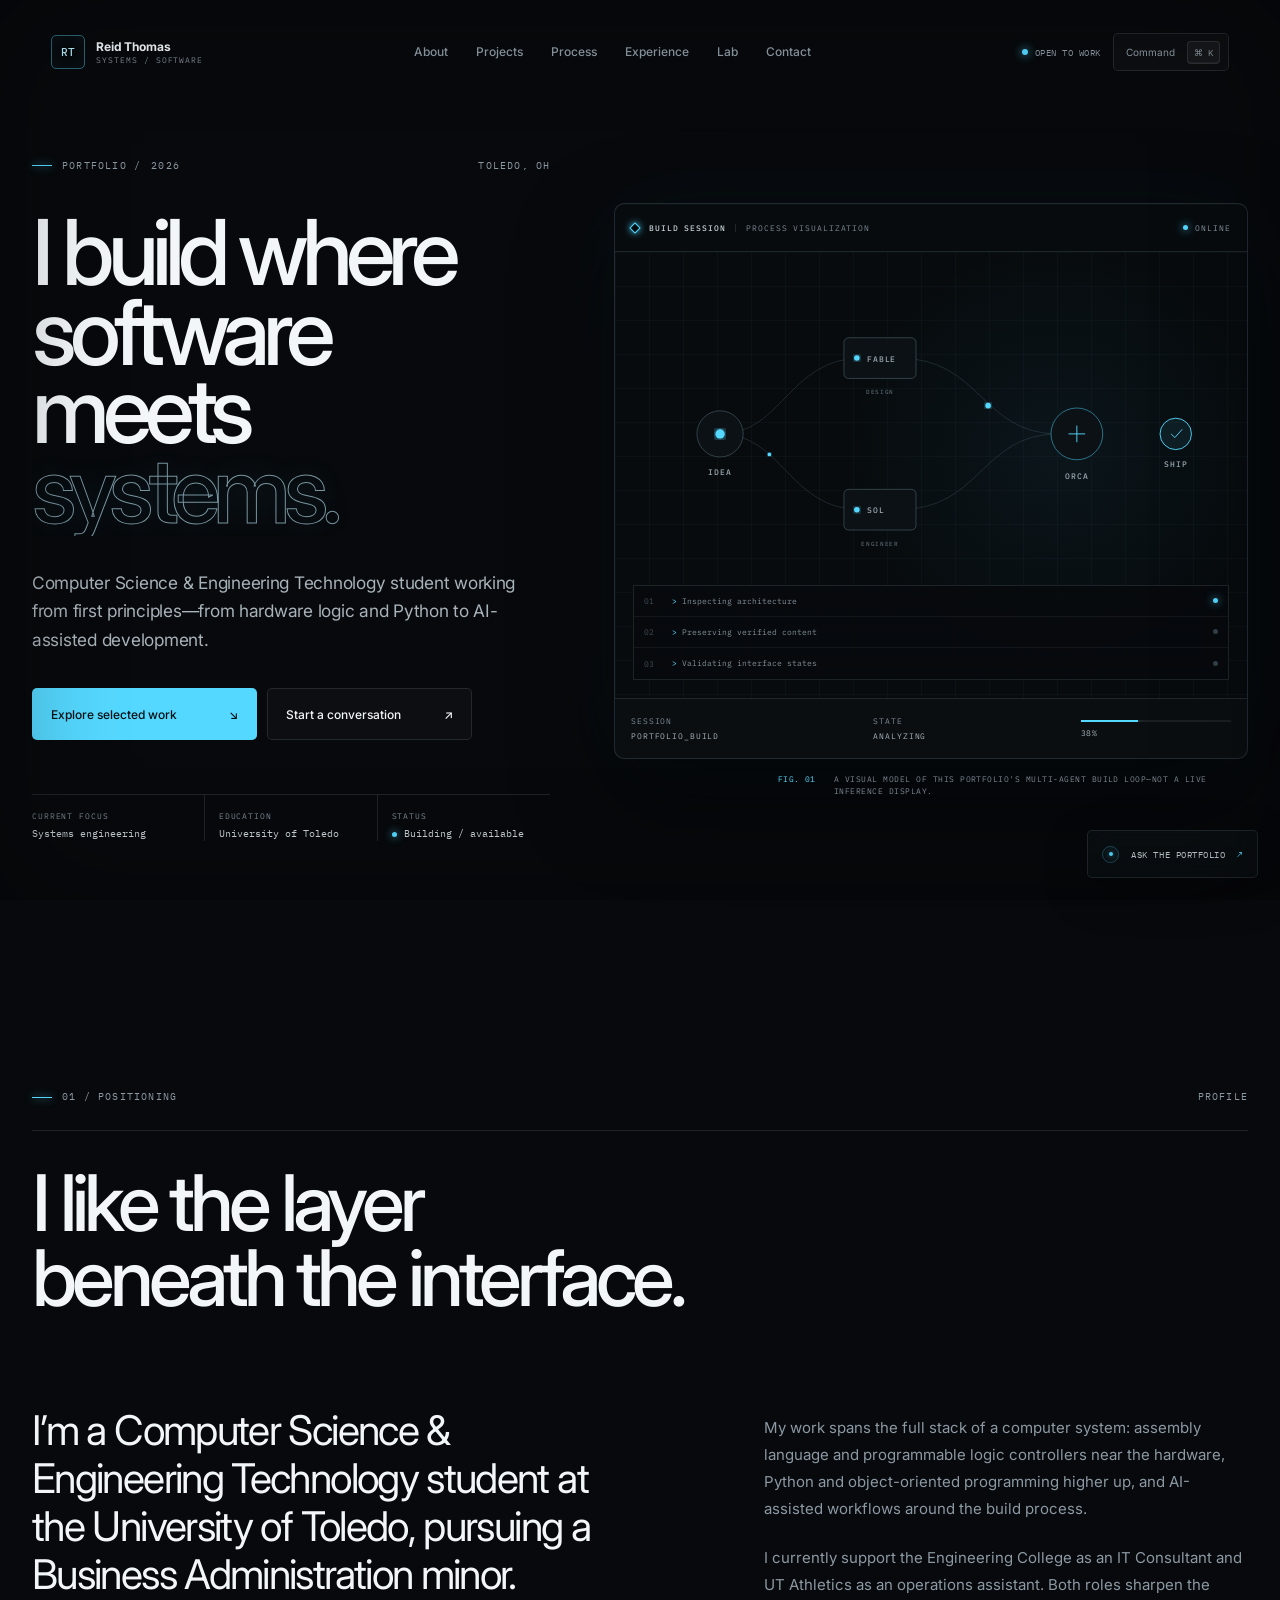
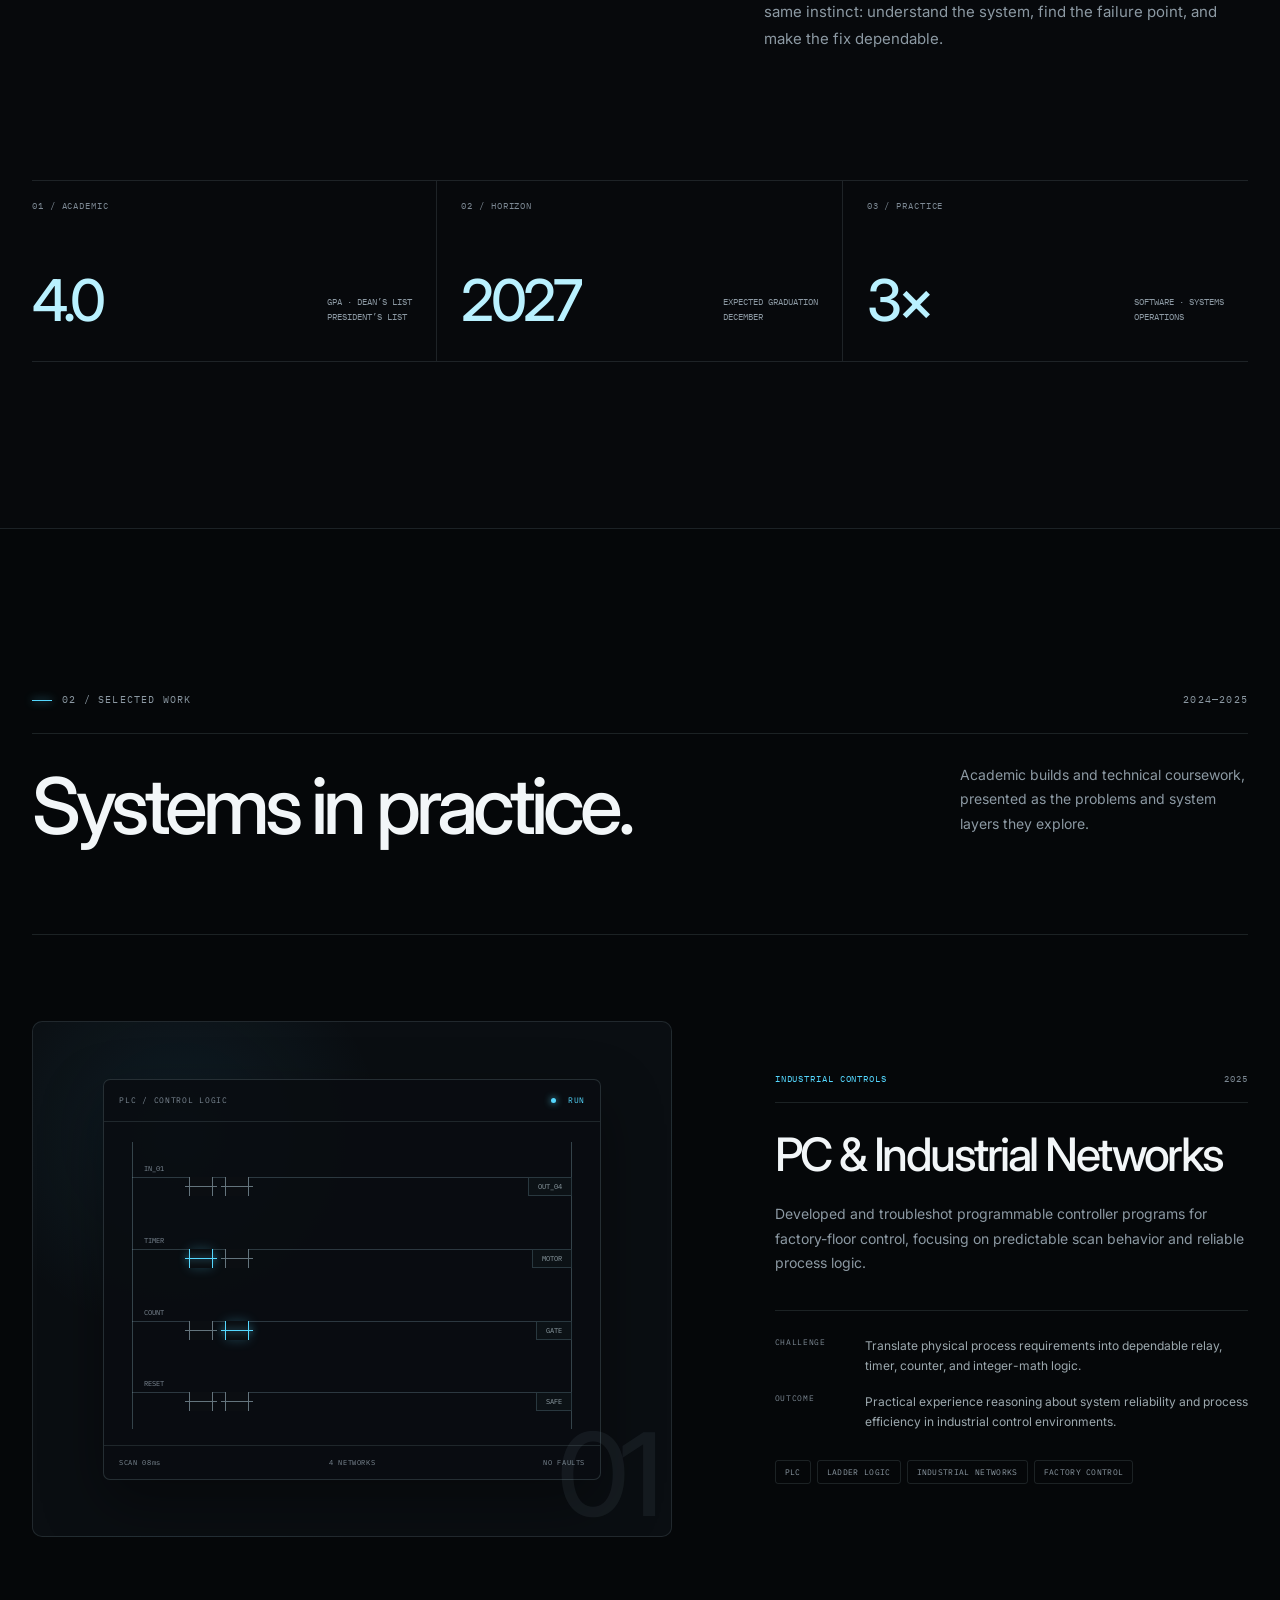
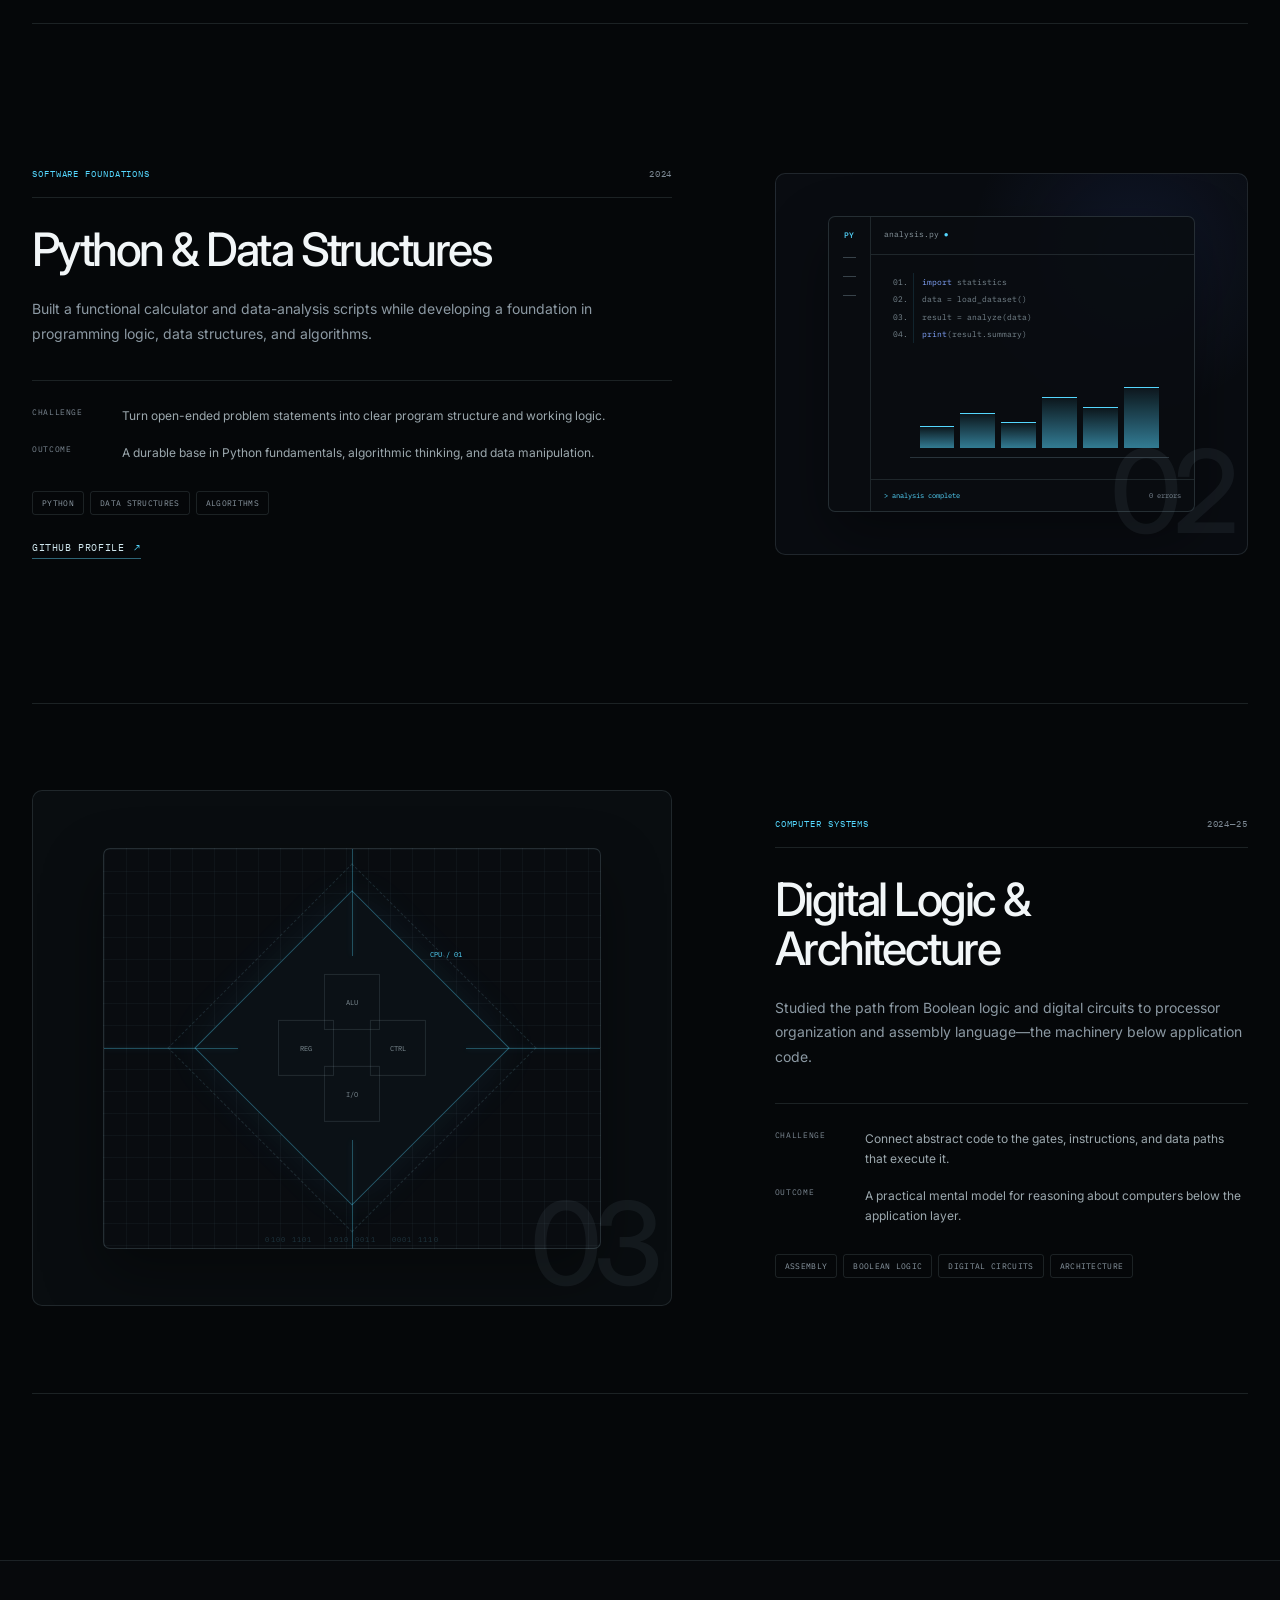
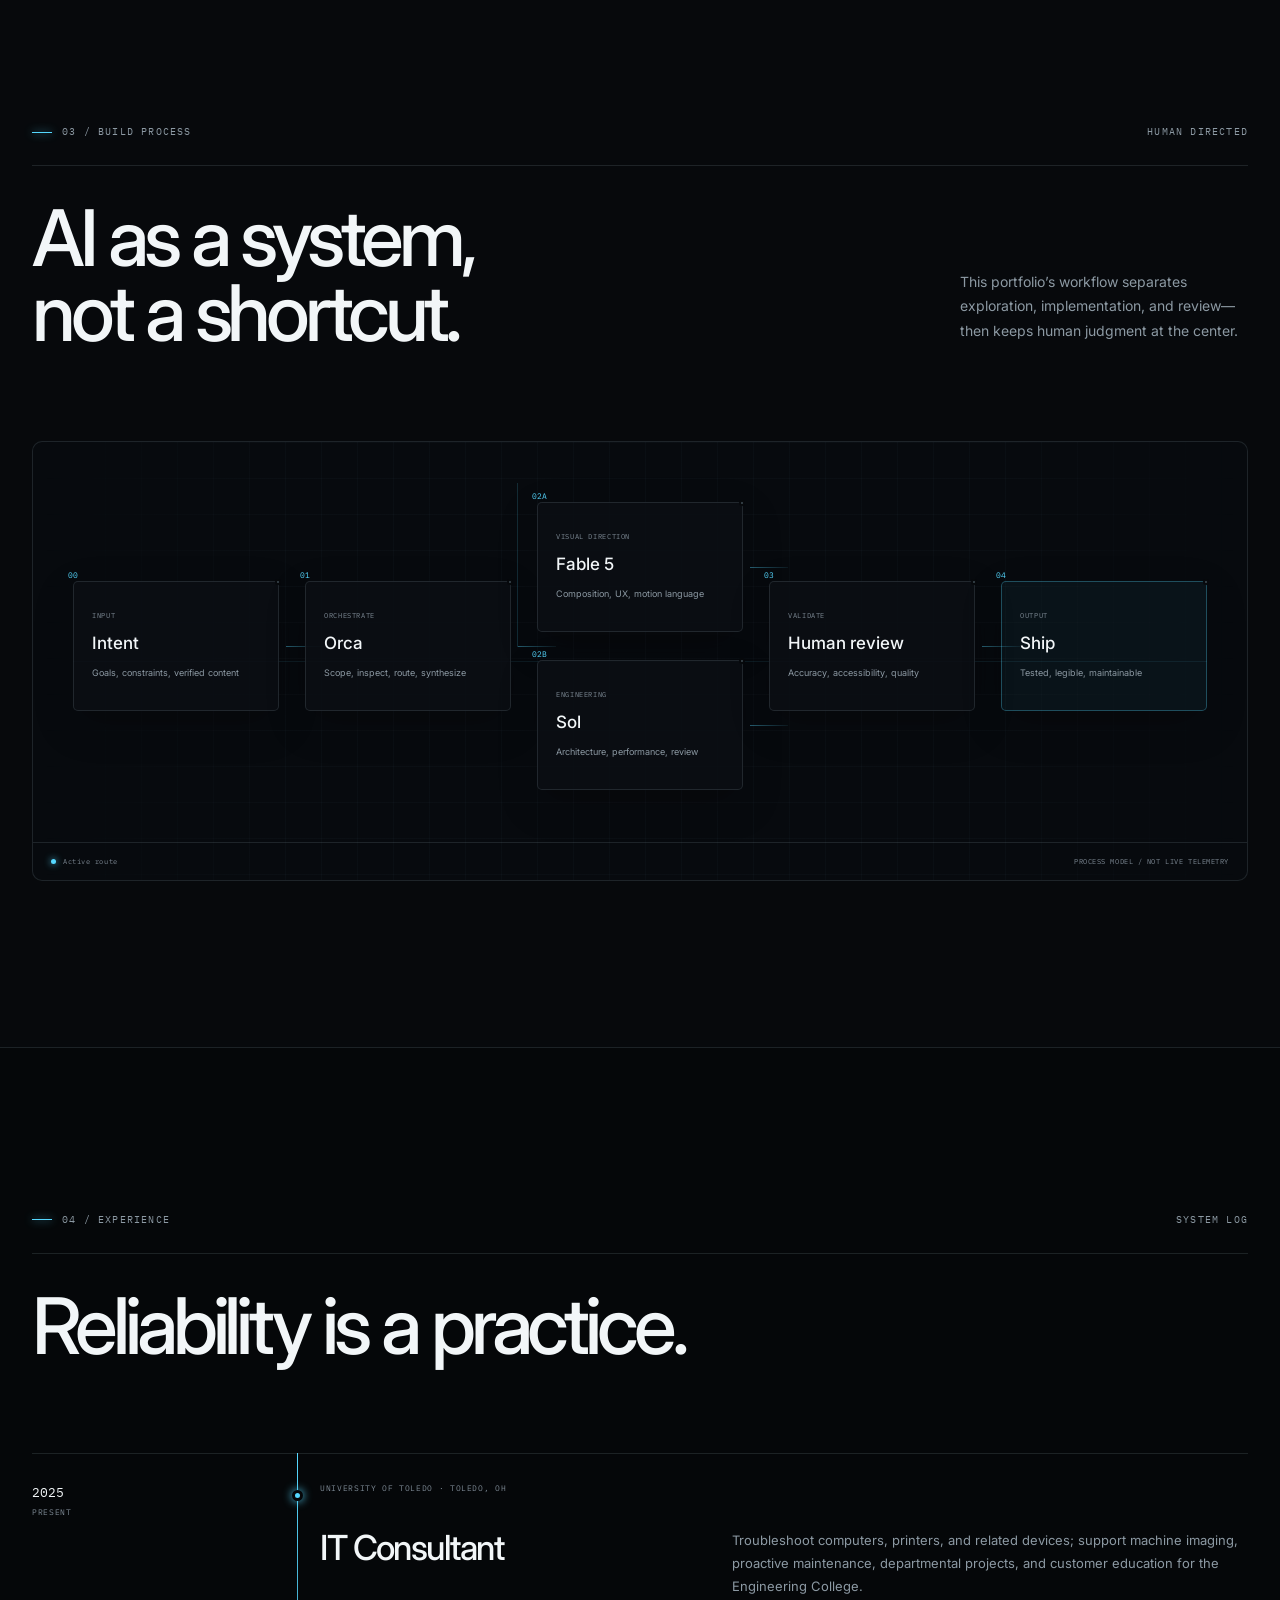
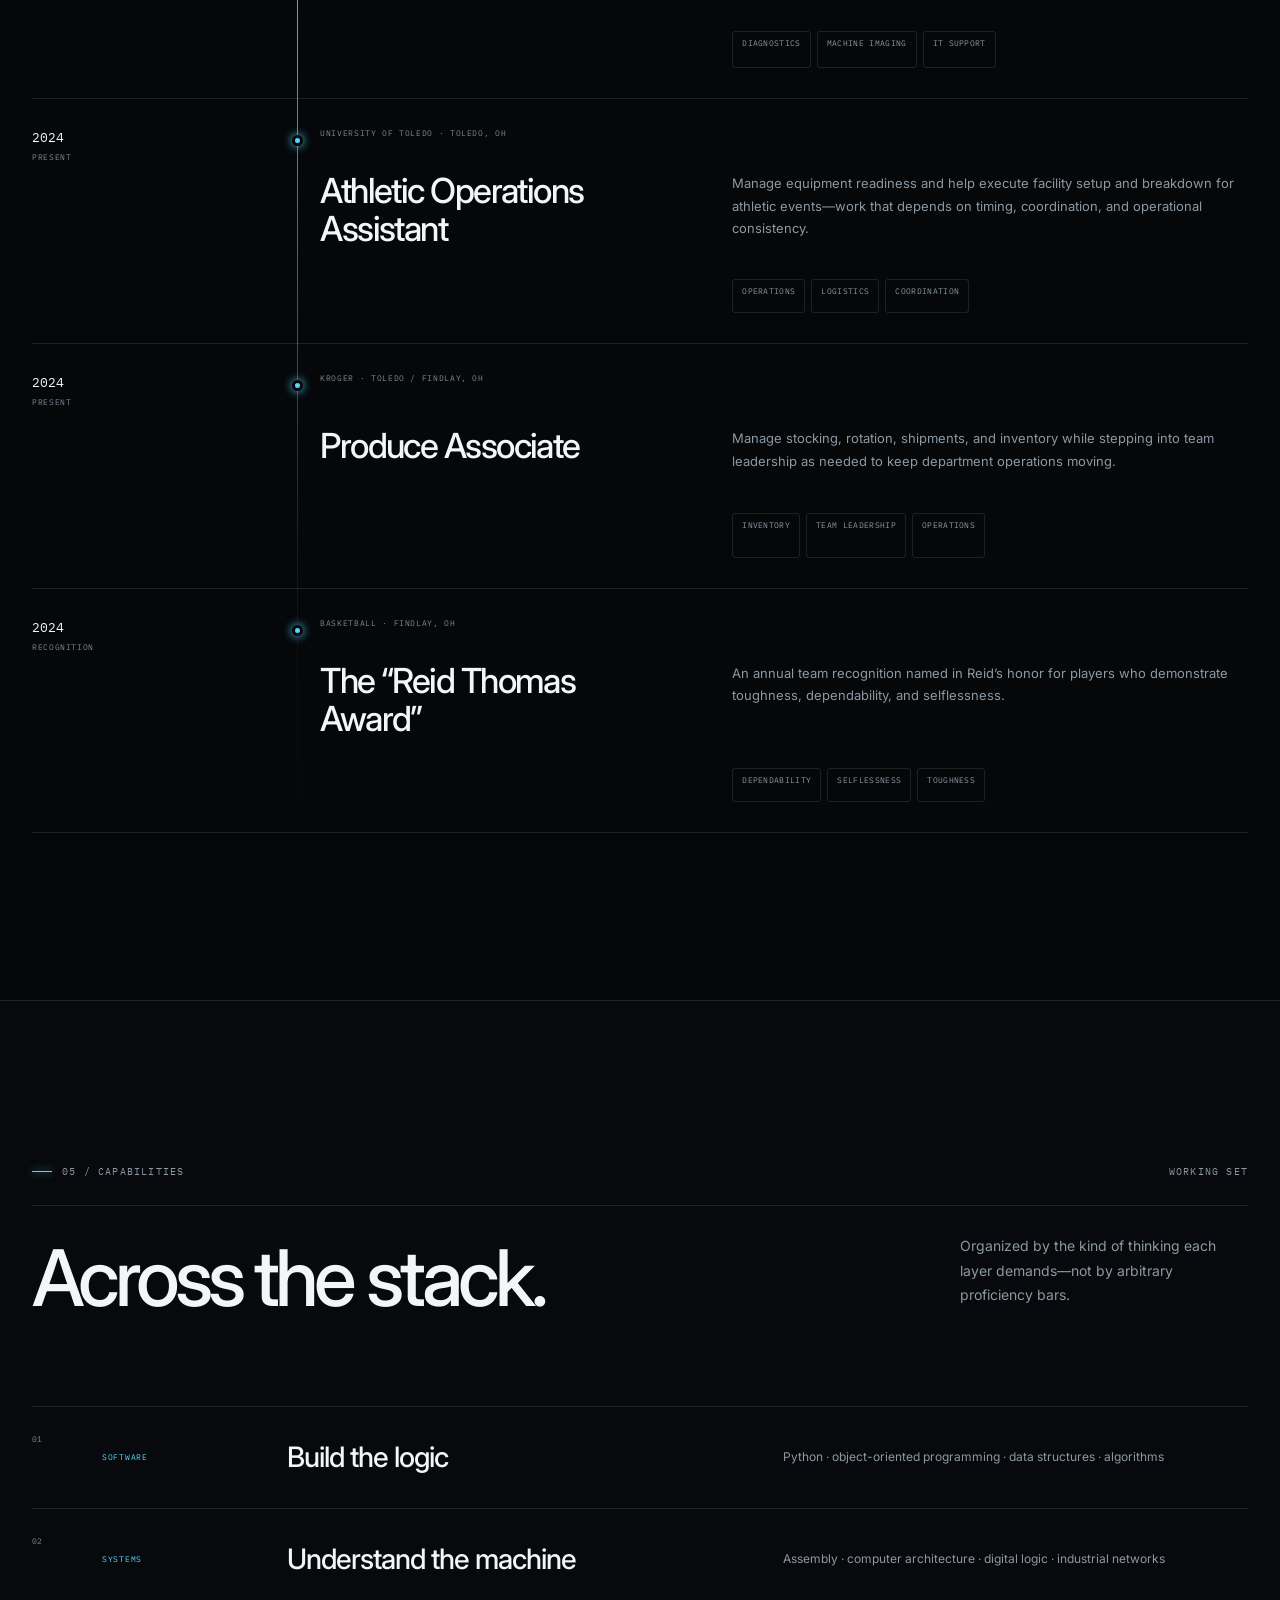
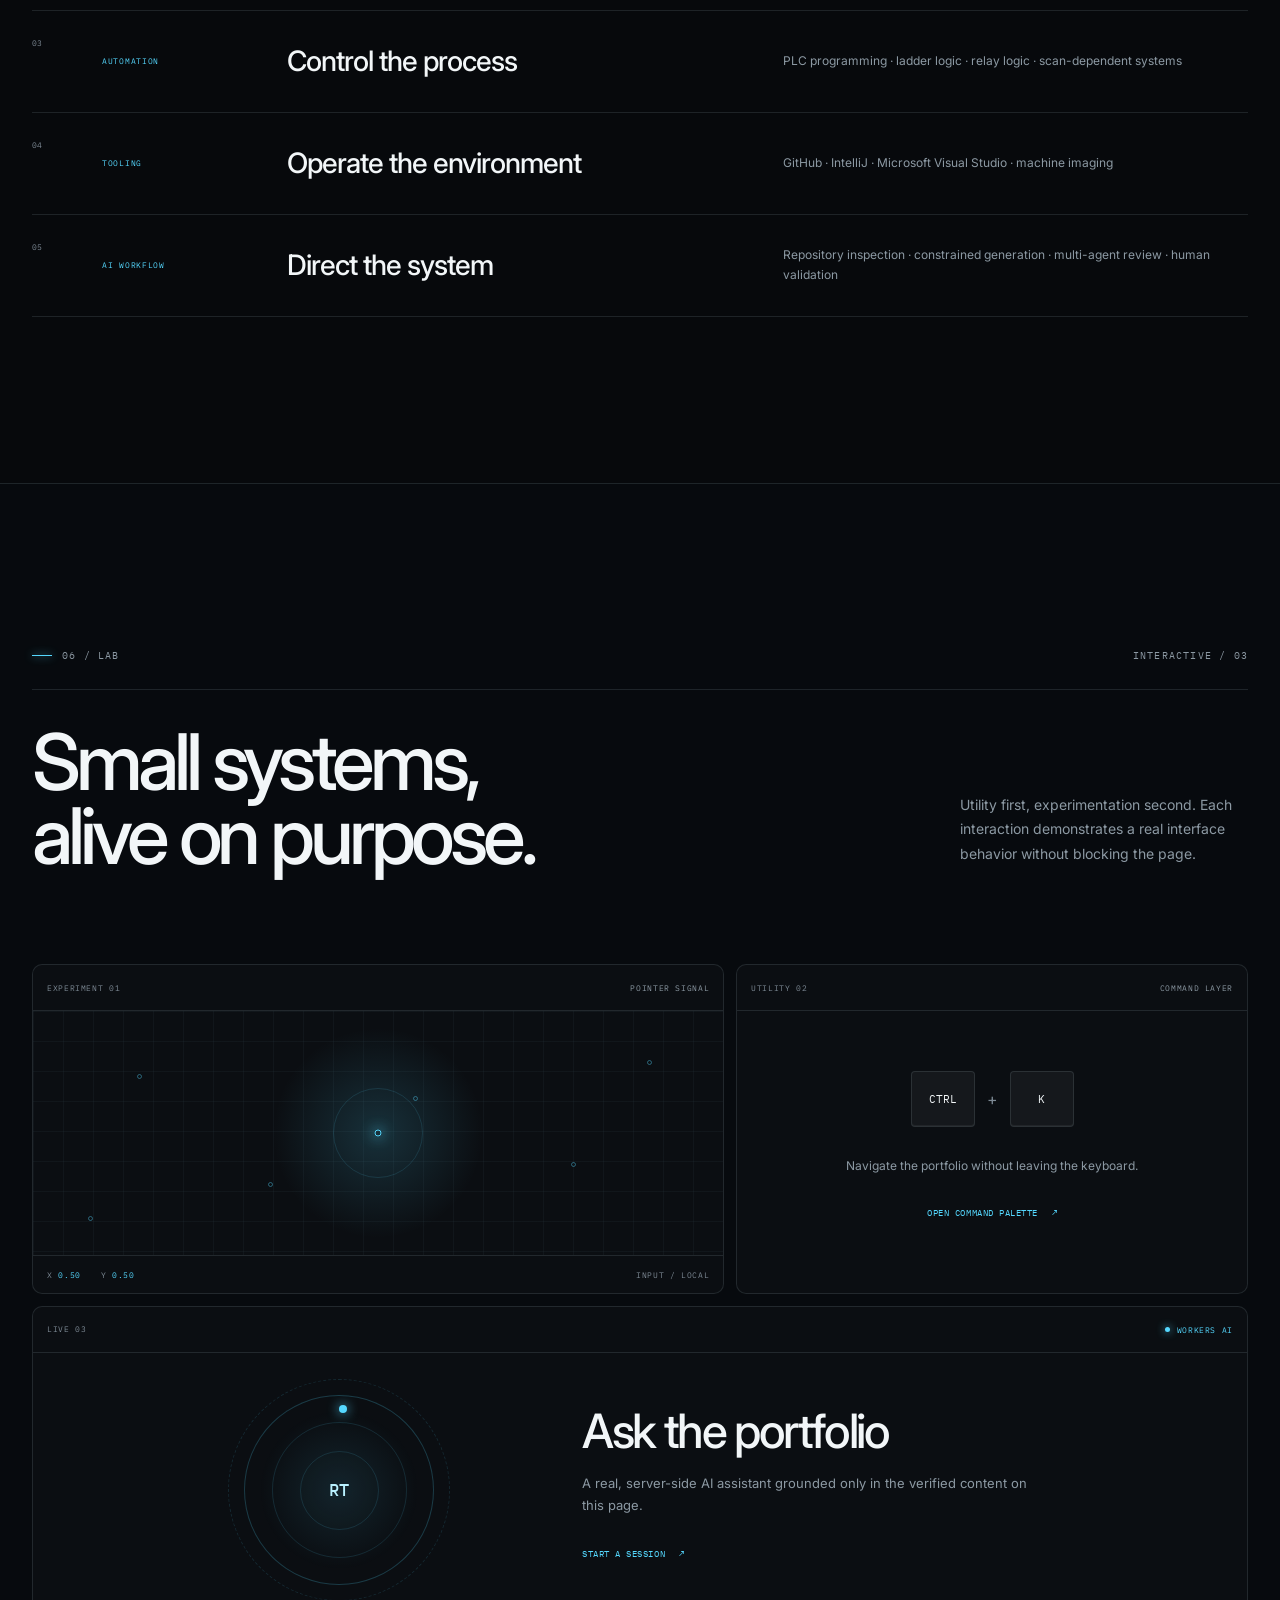
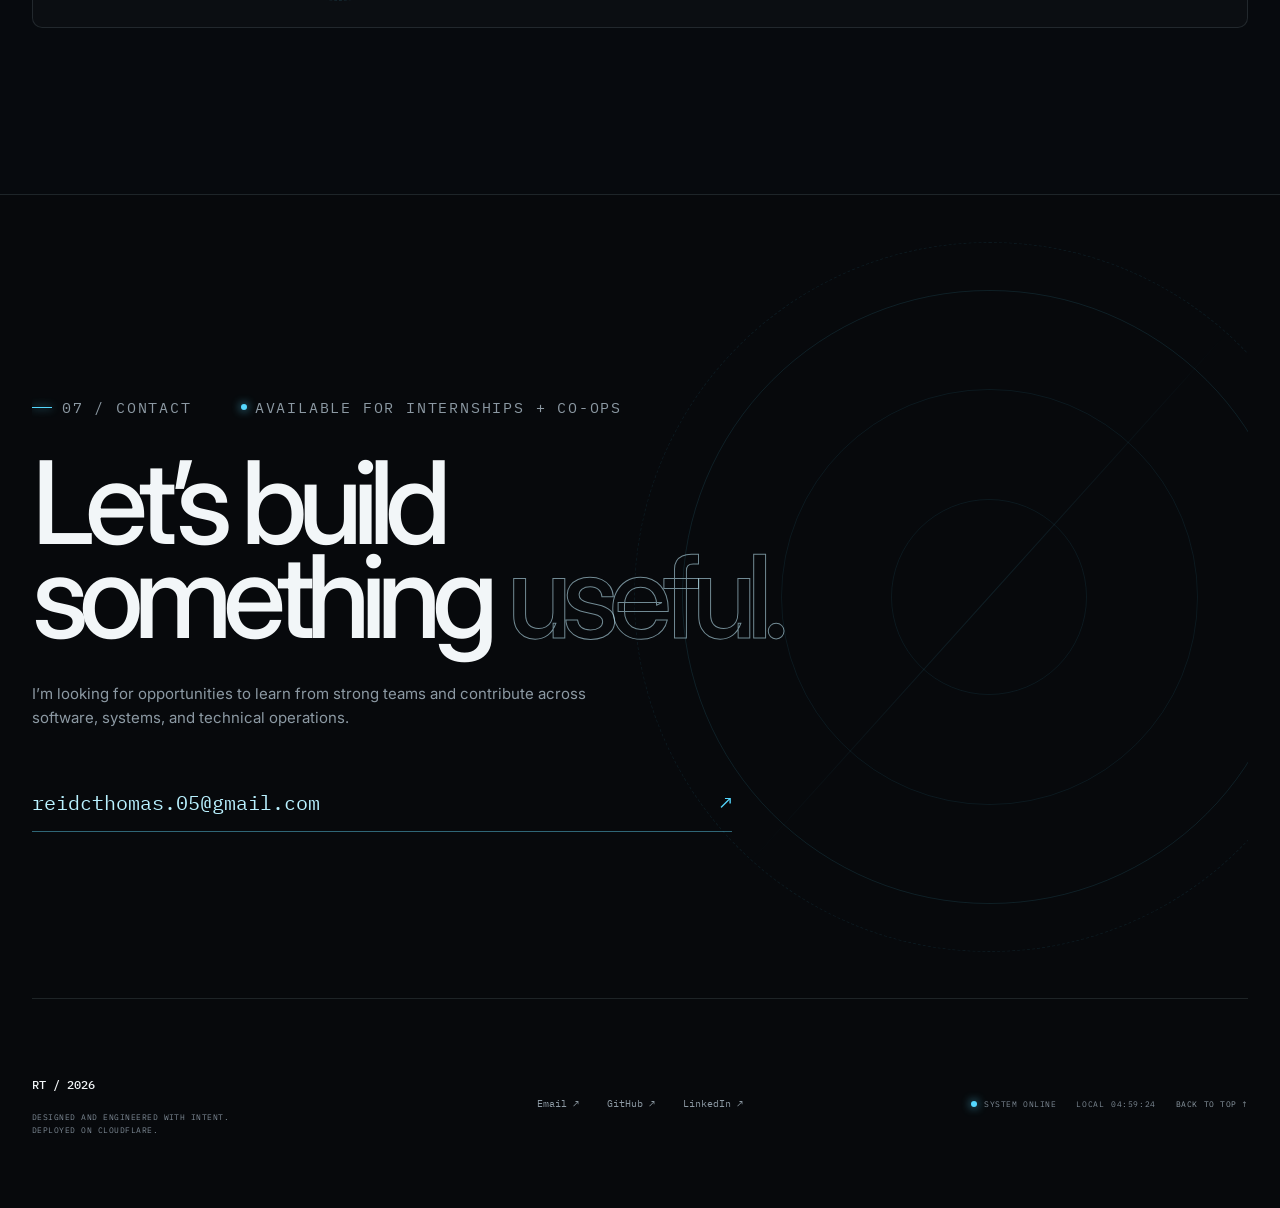
==== index.html @ baae6bd4 "Redesign: AI-native engineered dark system Full visual overhaul into a Linear/Cursor/Vercel-inspired" ====
<!DOCTYPE html>
<html lang="en" class="no-js">
  <head>
    <meta charset="utf-8" />
    <meta name="viewport" content="width=device-width, initial-scale=1" />
    <meta
      name="description"
      content="Reid Thomas is a Computer Science and Engineering Technology student building across software, systems, industrial controls, and AI-assisted workflows."
    />
    <meta name="theme-color" content="#07090c" />
    <meta name="color-scheme" content="dark" />
    <meta
      property="og:title"
      content="Reid Thomas — Software, systems, and engineering"
    />
    <meta
      property="og:description"
      content="A technical portfolio spanning Python, industrial controls, computer architecture, and AI-assisted development."
    />
    <meta property="og:type" content="website" />
    <meta property="og:locale" content="en_US" />
    <meta name="twitter:card" content="summary" />
    <meta name="twitter:title" content="Reid Thomas — Portfolio" />
    <meta
      name="twitter:description"
      content="Software, systems, and engineering work by Reid Thomas."
    />
    <title>Reid Thomas — Software, Systems &amp; AI Workflows</title>
    <script>
      document.documentElement.classList.replace("no-js", "js");
    </script>
    <link rel="icon" href="favicon.svg" type="image/svg+xml" />
    <link rel="preconnect" href="https://fonts.googleapis.com" />
    <link rel="preconnect" href="https://fonts.gstatic.com" crossorigin />
    <link
      href="https://fonts.googleapis.com/css2?family=IBM+Plex+Mono:wght@400;500&family=Inter:wght@400;500;600&display=swap"
      rel="stylesheet"
    />
    <link rel="stylesheet" href="styles.css" />
  </head>
  <body>
    <a class="skip-link" href="#main">Skip to main content</a>
    <div class="ambient" aria-hidden="true">
      <div class="ambient__grid"></div>
      <div class="ambient__glow ambient__glow--one"></div>
      <div class="ambient__glow ambient__glow--two"></div>
      <div class="ambient__noise"></div>
    </div>
    <div class="scroll-progress" aria-hidden="true"><i></i></div>

    <header class="site-header" data-header>
      <nav class="nav shell" aria-label="Primary navigation">
        <a
          class="nav__brand"
          href="#home"
          data-cursor="HOME"
          ><span class="nav__mark" aria-hidden="true">RT</span
          ><span class="nav__identity"
            ><b>Reid Thomas</b><small>Systems / Software</small></span
          ></a
        >
        <button
          class="nav__toggle"
          type="button"
          aria-expanded="false"
          aria-controls="nav-menu"
          aria-label="Open navigation menu"
        >
          <span></span><span></span>
        </button>
        <div class="nav__menu" id="nav-menu">
          <a class="nav__link" href="#about">About</a
          ><a class="nav__link" href="#projects">Projects</a
          ><a class="nav__link" href="#process">Process</a
          ><a class="nav__link" href="#experience">Experience</a
          ><a class="nav__link" href="#lab">Lab</a
          ><a class="nav__link" href="#contact">Contact</a>
        </div>
        <div class="nav__tools">
          <span class="nav__status"><i aria-hidden="true"></i>Open to work</span
          ><button
            class="nav__command"
            type="button"
            data-command-open
            aria-label="Open command palette"
          >
            <span>Command</span><kbd>⌘ K</kbd>
          </button>
        </div>
      </nav>
    </header>

    <main id="main">
      <section class="hero shell" id="home" aria-labelledby="hero-title">
        <div class="hero__copy">
          <p class="eyebrow hero__eyebrow">
            <span>Portfolio / <time data-year></time></span
            ><span>Toledo, OH</span>
          </p>
          <h1 id="hero-title">
            <span class="hero__line"><span>I build where</span></span
            ><span class="hero__line"><span>software meets</span></span
            ><span class="hero__line hero__line--accent"
              ><span>systems.</span></span
            >
          </h1>
          <p class="hero__intro">
            Computer Science &amp; Engineering Technology student working from
            first principles—from hardware logic and Python to AI-assisted
            development.
          </p>
          <div class="hero__actions">
            <a
              class="button button--primary"
              href="#projects"
              data-cursor="VIEW"
              ><span>Explore selected work</span><i aria-hidden="true">↘</i></a
            ><a
              class="button button--secondary"
              href="mailto:reidcthomas.05@gmail.com"
              data-cursor="MAIL"
              ><span>Start a conversation</span><i aria-hidden="true">↗</i></a
            >
          </div>
          <dl class="hero__readout">
            <div>
              <dt>Current focus</dt>
              <dd>Systems engineering</dd>
            </div>
            <div>
              <dt>Education</dt>
              <dd>University of Toledo</dd>
            </div>
            <div>
              <dt>Status</dt>
              <dd><i aria-hidden="true"></i>Building / available</dd>
            </div>
          </dl>
        </div>

        <div
          class="hero__visual"
          data-system-visual
        >
          <div class="system-window">
            <header class="system-window__bar">
              <div>
                <span class="system-window__glyph" aria-hidden="true"></span
                ><b>BUILD SESSION</b
                ><span class="system-window__demo">PROCESS VISUALIZATION</span>
              </div>
              <span class="system-window__live"
                ><i aria-hidden="true"></i
                ><span data-system-state>ONLINE</span></span
              >
            </header>
            <div class="system-window__stage">
              <svg
                class="system-map"
                viewBox="0 0 640 310"
                role="img"
                aria-label="A node graph connecting research, design, code, and review"
              >
                <defs>
                  <linearGradient id="line-glow" x1="0" x2="1">
                    <stop offset="0" stop-color="#4fd9ff" stop-opacity=".08" />
                    <stop offset=".5" stop-color="#4fd9ff" stop-opacity=".8" />
                    <stop offset="1" stop-color="#4fd9ff" stop-opacity=".08" />
                  </linearGradient>
                  <filter id="node-glow">
                    <feGaussianBlur stdDeviation="4" result="blur" />
                    <feMerge>
                      <feMergeNode in="blur" />
                      <feMergeNode in="SourceGraphic" />
                    </feMerge>
                  </filter>
                </defs>
                <g class="system-map__lines">
                  <path d="M92 160 C160 160 166 78 245 78" />
                  <path d="M92 160 C160 160 166 242 245 242" />
                  <path d="M285 78 C375 78 374 160 458 160" />
                  <path d="M285 242 C375 242 374 160 458 160" />
                  <path d="M498 160 H585" />
                </g>
                <g class="system-map__packets" aria-hidden="true">
                  <circle r="3">
                    <animateMotion
                      dur="3.8s"
                      repeatCount="indefinite"
                      path="M92 160 C160 160 166 78 245 78 C375 78 374 160 458 160 H585"
                    />
                  </circle>
                  <circle r="2">
                    <animateMotion
                      dur="3.8s"
                      begin="1.9s"
                      repeatCount="indefinite"
                      path="M92 160 C160 160 166 242 245 242 C375 242 374 160 458 160 H585"
                    />
                  </circle>
                </g>
                <g
                  class="system-node system-node--origin"
                  transform="translate(92 160)"
                >
                  <circle r="25" />
                  <circle class="system-node__core" r="5" />
                  <text y="45">IDEA</text>
                </g>
                <g class="system-node" transform="translate(265 78)">
                  <rect x="-39" y="-22" width="78" height="44" rx="5" />
                  <circle class="system-node__core" cx="-25" r="3" />
                  <text x="-14" y="4">FABLE</text>
                  <text class="system-node__sub" y="39">DESIGN</text>
                </g>
                <g class="system-node" transform="translate(265 242)">
                  <rect x="-39" y="-22" width="78" height="44" rx="5" />
                  <circle class="system-node__core" cx="-25" r="3" />
                  <text x="-14" y="4">SOL</text>
                  <text class="system-node__sub" y="39">ENGINEER</text>
                </g>
                <g
                  class="system-node system-node--hub"
                  transform="translate(478 160)"
                >
                  <circle r="28" />
                  <path d="M-9 0h18M0-9v18" />
                  <text y="49">ORCA</text>
                </g>
                <g
                  class="system-node system-node--ship"
                  transform="translate(585 160)"
                >
                  <circle r="17" />
                  <path d="M-5 0l4 4 8-9" />
                  <text y="36">SHIP</text>
                </g>
              </svg>
              <div class="system-console" aria-hidden="true">
                <div class="system-console__line">
                  <span>01</span>
                  <p data-system-log>Inspecting architecture</p>
                  <i></i>
                </div>
                <div class="system-console__line">
                  <span>02</span>
                  <p>Preserving verified content</p>
                  <i></i>
                </div>
                <div class="system-console__line">
                  <span>03</span>
                  <p>Validating interface states</p>
                  <i></i>
                </div>
              </div>
            </div>
            <footer class="system-window__footer">
              <div><span>SESSION</span><b>PORTFOLIO_BUILD</b></div>
              <div><span>STATE</span><b data-system-phase>ANALYZING</b></div>
              <div class="system-progress">
                <span><i data-system-progress></i></span
                ><b data-system-percent>38%</b>
              </div>
            </footer>
          </div>
          <p class="hero__visual-note">
            <span>FIG. 01</span> A visual model of this portfolio's multi-agent
            build loop—not a live inference display.
          </p>
        </div>
      </section>

      <section
        class="section section--about shell"
        id="about"
        aria-labelledby="about-title"
      >
        <header class="section-heading" data-reveal>
          <p class="eyebrow">
            <span>01 / Positioning</span><span>Profile</span>
          </p>
          <h2 id="about-title">I like the layer<br />beneath the interface.</h2>
        </header>
        <div class="about-grid">
          <div class="about-grid__statement" data-reveal>
            <p>
              I’m a Computer Science &amp; Engineering Technology student at the
              University of Toledo, pursuing a Business Administration minor.
            </p>
          </div>
          <div class="about-grid__copy" data-reveal>
            <p>
              My work spans the full stack of a computer system: assembly
              language and programmable logic controllers near the hardware,
              Python and object-oriented programming higher up, and AI-assisted
              workflows around the build process.
            </p>
            <p>
              I currently support the Engineering College as an IT Consultant
              and UT Athletics as an operations assistant. Both roles sharpen
              the same instinct: understand the system, find the failure point,
              and make the fix dependable.
            </p>
          </div>
        </div>
        <dl class="facts" data-reveal>
          <div>
            <dt>01 / Academic</dt>
            <dd>
              <strong>4.0</strong
              ><span>GPA · Dean’s List<br />President’s List</span>
            </dd>
          </div>
          <div>
            <dt>02 / Horizon</dt>
            <dd>
              <strong>2027</strong
              ><span>Expected graduation<br />December</span>
            </dd>
          </div>
          <div>
            <dt>03 / Practice</dt>
            <dd>
              <strong>3×</strong><span>Software · systems<br />operations</span>
            </dd>
          </div>
        </dl>
      </section>

      <section
        class="section section--projects"
        id="projects"
        aria-labelledby="projects-title"
      >
        <div class="shell">
          <header class="section-heading section-heading--split" data-reveal>
            <div>
              <p class="eyebrow">
                <span>02 / Selected work</span><span>2024—2025</span>
              </p>
              <h2 id="projects-title">Systems in practice.</h2>
            </div>
            <p>
              Academic builds and technical coursework, presented as the
              problems and system layers they explore.
            </p>
          </header>
          <div class="project-list">
            <article class="project" data-project data-reveal>
              <div
                class="project__visual project__visual--plc"
                role="img"
                aria-label="Abstract ladder logic interface illustration"
              >
                <div class="project-ui project-ui--plc" aria-hidden="true">
                  <header>
                    <span>PLC / CONTROL LOGIC</span><b><i></i> RUN</b>
                  </header>
                  <div class="ladder">
                    <i class="ladder__rail ladder__rail--left"></i
                    ><i class="ladder__rail ladder__rail--right"></i>
                    <div class="rung">
                      <span>IN_01</span><i></i><i></i><b>OUT_04</b>
                    </div>
                    <div class="rung">
                      <span>TIMER</span><i class="is-active"></i><i></i
                      ><b>MOTOR</b>
                    </div>
                    <div class="rung">
                      <span>COUNT</span><i></i><i class="is-active"></i
                      ><b>GATE</b>
                    </div>
                    <div class="rung">
                      <span>RESET</span><i></i><i></i><b>SAFE</b>
                    </div>
                  </div>
                  <footer>
                    <span>SCAN 08ms</span><span>4 NETWORKS</span
                    ><span>NO FAULTS</span>
                  </footer>
                </div>
                <span class="project__index" aria-hidden="true">01</span>
              </div>
              <div class="project__body">
                <div class="project__meta">
                  <span>Industrial controls</span
                  ><time datetime="2025">2025</time>
                </div>
                <h3>PC &amp; Industrial Networks</h3>
                <p>
                  Developed and troubleshot programmable controller programs for
                  factory-floor control, focusing on predictable scan behavior
                  and reliable process logic.
                </p>
                <dl class="project__detail">
                  <div>
                    <dt>Challenge</dt>
                    <dd>
                      Translate physical process requirements into dependable
                      relay, timer, counter, and integer-math logic.
                    </dd>
                  </div>
                  <div>
                    <dt>Outcome</dt>
                    <dd>
                      Practical experience reasoning about system reliability
                      and process efficiency in industrial control environments.
                    </dd>
                  </div>
                </dl>
                <ul class="tag-list">
                  <li>PLC</li>
                  <li>Ladder Logic</li>
                  <li>Industrial Networks</li>
                  <li>Factory Control</li>
                </ul>
              </div>
            </article>
            <article class="project project--reverse" data-project data-reveal>
              <div
                class="project__visual project__visual--python"
                role="img"
                aria-label="Abstract Python data interface illustration"
              >
                <div class="project-ui project-ui--python" aria-hidden="true">
                  <div class="code-nav"><span>PY</span><i></i><i></i><i></i></div>
                  <div class="code-pane">
                    <header>analysis.py <b>●</b></header>
                    <ol>
                      <li><em>import</em> statistics</li>
                      <li>data = load_dataset()</li>
                      <li>result = analyze(data)</li>
                      <li><em>print</em>(result.summary)</li>
                    </ol>
                    <div class="mini-chart">
                      <i></i><i></i><i></i><i></i><i></i><i></i>
                    </div>
                    <footer>&gt; analysis complete<span>0 errors</span></footer>
                  </div>
                </div>
                <span class="project__index" aria-hidden="true">02</span>
              </div>
              <div class="project__body">
                <div class="project__meta">
                  <span>Software foundations</span
                  ><time datetime="2024">2024</time>
                </div>
                <h3>Python &amp; Data Structures</h3>
                <p>
                  Built a functional calculator and data-analysis scripts while
                  developing a foundation in programming logic, data structures,
                  and algorithms.
                </p>
                <dl class="project__detail">
                  <div>
                    <dt>Challenge</dt>
                    <dd>
                      Turn open-ended problem statements into clear program
                      structure and working logic.
                    </dd>
                  </div>
                  <div>
                    <dt>Outcome</dt>
                    <dd>
                      A durable base in Python fundamentals, algorithmic
                      thinking, and data manipulation.
                    </dd>
                  </div>
                </dl>
                <ul class="tag-list">
                  <li>Python</li>
                  <li>Data Structures</li>
                  <li>Algorithms</li>
                </ul>
                <a
                  class="text-link"
                  href="https://github.com/ReidThomas1827"
                  target="_blank"
                  rel="noopener noreferrer"
                  data-cursor="OPEN"
                  >GitHub profile <span aria-hidden="true">↗</span></a
                >
              </div>
            </article>
            <article class="project" data-project data-reveal>
              <div
                class="project__visual project__visual--architecture"
                role="img"
                aria-label="Abstract processor architecture illustration"
              >
                <div class="project-ui project-ui--chip" aria-hidden="true">
                  <div class="chip">
                    <span>ALU</span><span>CTRL</span><span>REG</span
                    ><span>I/O</span><b>CPU / 01</b>
                  </div>
                  <i class="trace trace--one"></i
                  ><i class="trace trace--two"></i
                  ><i class="trace trace--three"></i
                  ><i class="trace trace--four"></i>
                  <div class="bits">
                    0100 1101&nbsp;&nbsp; 1010 0011&nbsp;&nbsp; 0001 1110
                  </div>
                </div>
                <span class="project__index" aria-hidden="true">03</span>
              </div>
              <div class="project__body">
                <div class="project__meta">
                  <span>Computer systems</span
                  ><time datetime="2024">2024—25</time>
                </div>
                <h3>Digital Logic &amp; Architecture</h3>
                <p>
                  Studied the path from Boolean logic and digital circuits to
                  processor organization and assembly language—the machinery
                  below application code.
                </p>
                <dl class="project__detail">
                  <div>
                    <dt>Challenge</dt>
                    <dd>
                      Connect abstract code to the gates, instructions, and data
                      paths that execute it.
                    </dd>
                  </div>
                  <div>
                    <dt>Outcome</dt>
                    <dd>
                      A practical mental model for reasoning about computers
                      below the application layer.
                    </dd>
                  </div>
                </dl>
                <ul class="tag-list">
                  <li>Assembly</li>
                  <li>Boolean Logic</li>
                  <li>Digital Circuits</li>
                  <li>Architecture</li>
                </ul>
              </div>
            </article>
          </div>
        </div>
      </section>

      <section
        class="section section--process shell"
        id="process"
        aria-labelledby="process-title"
      >
        <header class="section-heading section-heading--split" data-reveal>
          <div>
            <p class="eyebrow">
              <span>03 / Build process</span><span>Human directed</span>
            </p>
            <h2 id="process-title">AI as a system,<br />not a shortcut.</h2>
          </div>
          <p>
            This portfolio’s workflow separates exploration, implementation, and
            review—then keeps human judgment at the center.
          </p>
        </header>
        <div class="workflow" data-workflow data-reveal>
          <div class="workflow__rail" aria-hidden="true"><i></i></div>
          <ol>
            <li class="workflow__node workflow__node--input">
              <span>00</span>
              <div>
                <small>INPUT</small><strong>Intent</strong>
                <p>Goals, constraints, verified content</p>
              </div>
            </li>
            <li class="workflow__node">
              <span>01</span>
              <div>
                <small>ORCHESTRATE</small><strong>Orca</strong>
                <p>Scope, inspect, route, synthesize</p>
              </div>
            </li>
            <li class="workflow__branch">
              <div class="workflow__node">
                <span>02A</span>
                <div>
                  <small>VISUAL DIRECTION</small><strong>Fable 5</strong>
                  <p>Composition, UX, motion language</p>
                </div>
              </div>
              <div class="workflow__node">
                <span>02B</span>
                <div>
                  <small>ENGINEERING</small><strong>Sol</strong>
                  <p>Architecture, performance, review</p>
                </div>
              </div>
            </li>
            <li class="workflow__node">
              <span>03</span>
              <div>
                <small>VALIDATE</small><strong>Human review</strong>
                <p>Accuracy, accessibility, quality</p>
              </div>
            </li>
            <li class="workflow__node workflow__node--output">
              <span>04</span>
              <div>
                <small>OUTPUT</small><strong>Ship</strong>
                <p>Tested, legible, maintainable</p>
              </div>
            </li>
          </ol>
          <div class="workflow__legend">
            <span><i></i>Active route</span
            ><span>PROCESS MODEL / NOT LIVE TELEMETRY</span>
          </div>
        </div>
      </section>

      <section
        class="section section--experience"
        id="experience"
        aria-labelledby="experience-title"
      >
        <div class="shell">
          <header class="section-heading" data-reveal>
            <p class="eyebrow">
              <span>04 / Experience</span><span>System log</span>
            </p>
            <h2 id="experience-title">Reliability is a practice.</h2>
          </header>
          <ol class="timeline">
            <li data-reveal>
              <div class="timeline__date">
                <time datetime="2025">2025</time><span>Present</span>
              </div>
              <div class="timeline__marker"><i></i></div>
              <article>
                <p>University of Toledo · Toledo, OH</p>
                <h3>IT Consultant</h3>
                <p>
                  Troubleshoot computers, printers, and related devices; support
                  machine imaging, proactive maintenance, departmental projects,
                  and customer education for the Engineering College.
                </p>
                <ul class="tag-list">
                  <li>Diagnostics</li>
                  <li>Machine Imaging</li>
                  <li>IT Support</li>
                </ul>
              </article>
            </li>
            <li data-reveal>
              <div class="timeline__date">
                <time datetime="2024">2024</time><span>Present</span>
              </div>
              <div class="timeline__marker"><i></i></div>
              <article>
                <p>University of Toledo · Toledo, OH</p>
                <h3>Athletic Operations Assistant</h3>
                <p>
                  Manage equipment readiness and help execute facility setup and
                  breakdown for athletic events—work that depends on timing,
                  coordination, and operational consistency.
                </p>
                <ul class="tag-list">
                  <li>Operations</li>
                  <li>Logistics</li>
                  <li>Coordination</li>
                </ul>
              </article>
            </li>
            <li data-reveal>
              <div class="timeline__date">
                <time datetime="2024">2024</time><span>Present</span>
              </div>
              <div class="timeline__marker"><i></i></div>
              <article>
                <p>Kroger · Toledo / Findlay, OH</p>
                <h3>Produce Associate</h3>
                <p>
                  Manage stocking, rotation, shipments, and inventory while
                  stepping into team leadership as needed to keep department
                  operations moving.
                </p>
                <ul class="tag-list">
                  <li>Inventory</li>
                  <li>Team Leadership</li>
                  <li>Operations</li>
                </ul>
              </article>
            </li>
            <li data-reveal>
              <div class="timeline__date">
                <time datetime="2024">2024</time><span>Recognition</span>
              </div>
              <div class="timeline__marker"><i></i></div>
              <article>
                <p>Basketball · Findlay, OH</p>
                <h3>The “Reid Thomas Award”</h3>
                <p>
                  An annual team recognition named in Reid’s honor for players
                  who demonstrate toughness, dependability, and selflessness.
                </p>
                <ul class="tag-list">
                  <li>Dependability</li>
                  <li>Selflessness</li>
                  <li>Toughness</li>
                </ul>
              </article>
            </li>
          </ol>
        </div>
      </section>

      <section
        class="section section--capabilities shell"
        id="capabilities"
        aria-labelledby="capabilities-title"
      >
        <header class="section-heading section-heading--split" data-reveal>
          <div>
            <p class="eyebrow">
              <span>05 / Capabilities</span><span>Working set</span>
            </p>
            <h2 id="capabilities-title">Across the stack.</h2>
          </div>
          <p>
            Organized by the kind of thinking each layer demands—not by
            arbitrary proficiency bars.
          </p>
        </header>
        <div class="capability-matrix" data-reveal>
          <article>
            <span>01</span>
            <div>
              <small>SOFTWARE</small>
              <h3>Build the logic</h3>
              <p>
                Python · object-oriented programming · data structures ·
                algorithms
              </p>
            </div>
          </article>
          <article>
            <span>02</span>
            <div>
              <small>SYSTEMS</small>
              <h3>Understand the machine</h3>
              <p>
                Assembly · computer architecture · digital logic · industrial
                networks
              </p>
            </div>
          </article>
          <article>
            <span>03</span>
            <div>
              <small>AUTOMATION</small>
              <h3>Control the process</h3>
              <p>
                PLC programming · ladder logic · relay logic · scan-dependent
                systems
              </p>
            </div>
          </article>
          <article>
            <span>04</span>
            <div>
              <small>TOOLING</small>
              <h3>Operate the environment</h3>
              <p>
                GitHub · IntelliJ · Microsoft Visual Studio · machine imaging
              </p>
            </div>
          </article>
          <article>
            <span>05</span>
            <div>
              <small>AI WORKFLOW</small>
              <h3>Direct the system</h3>
              <p>
                Repository inspection · constrained generation · multi-agent
                review · human validation
              </p>
            </div>
          </article>
        </div>
      </section>

      <section
        class="section section--lab"
        id="lab"
        aria-labelledby="lab-title"
      >
        <div class="shell">
          <header class="section-heading section-heading--split" data-reveal>
            <div>
              <p class="eyebrow">
                <span>06 / Lab</span><span>Interactive / 03</span>
              </p>
              <h2 id="lab-title">Small systems,<br />alive on purpose.</h2>
            </div>
            <p>
              Utility first, experimentation second. Each interaction
              demonstrates a real interface behavior without blocking the page.
            </p>
          </header>
          <div class="lab-grid">
            <article
              class="lab-card lab-card--signal"
              data-signal-field
              data-reveal
            >
              <header><span>EXPERIMENT 01</span><b>POINTER SIGNAL</b></header>
              <div class="signal-field" aria-hidden="true">
                <i></i><i></i><i></i><i></i><i></i><i></i><span></span>
              </div>
              <footer>
                <span>X <b data-signal-x>0.50</b></span
                ><span>Y <b data-signal-y>0.50</b></span
                ><span>INPUT / LOCAL</span>
              </footer>
            </article>
            <article class="lab-card" data-reveal>
              <header><span>UTILITY 02</span><b>COMMAND LAYER</b></header>
              <div class="lab-command">
                <kbd>CTRL</kbd><i>+</i><kbd>K</kbd>
                <p>Navigate the portfolio without leaving the keyboard.</p>
                <button type="button" data-command-open>
                  Open command palette <span>↗</span>
                </button>
              </div>
            </article>
            <article class="lab-card lab-card--assistant" data-reveal>
              <header>
                <span>LIVE 03</span><b><i></i>WORKERS AI</b>
              </header>
              <div class="lab-assistant">
                <div class="lab-assistant__orb" aria-hidden="true">
                  <i></i><i></i><span>RT</span>
                </div>
                <div>
                  <h3>Ask the portfolio</h3>
                  <p>
                    A real, server-side AI assistant grounded only in the
                    verified content on this page.
                  </p>
                  <button type="button" data-chat-open>
                    Start a session <span>↗</span>
                  </button>
                </div>
              </div>
            </article>
          </div>
        </div>
      </section>

      <section
        class="section section--contact shell"
        id="contact"
        aria-labelledby="contact-title"
      >
        <div class="contact-orbit" aria-hidden="true">
          <i></i><i></i><span></span>
        </div>
        <div class="contact__content" data-reveal>
          <p class="eyebrow">
            <span>07 / Contact</span
            ><span
              ><i class="status-dot"></i>Available for internships +
              co-ops</span
            >
          </p>
          <h2 id="contact-title">
            Let’s build<br />something <em>useful.</em>
          </h2>
          <p>
            I’m looking for opportunities to learn from strong teams and
            contribute across software, systems, and technical operations.
          </p>
          <a
            class="contact__email"
            href="mailto:reidcthomas.05@gmail.com"
            data-cursor="MAIL"
            ><span>reidcthomas.05@gmail.com</span
            ><i aria-hidden="true">↗</i></a
          >
        </div>
      </section>
    </main>

    <footer class="site-footer shell">
      <div>
        <a class="footer__brand" href="#home">RT / <span data-year></span></a>
        <p>Designed and engineered with intent.<br />Deployed on Cloudflare.</p>
      </div>
      <nav aria-label="Social links">
        <a href="mailto:reidcthomas.05@gmail.com">Email ↗</a
        ><a
          href="https://github.com/ReidThomas1827"
          target="_blank"
          rel="noopener noreferrer"
          >GitHub ↗</a
        ><a
          href="https://linkedin.com/in/reidcthomas"
          target="_blank"
          rel="noopener noreferrer"
          >LinkedIn ↗</a
        >
      </nav>
      <div class="footer__system">
        <span><i></i>System online</span
        ><span>LOCAL <time data-local-time>--:--:--</time></span
        ><a href="#home">Back to top ↑</a>
      </div>
    </footer>

    <aside
      class="chat-widget"
      data-chat-widget
      aria-label="Portfolio assistant"
    >
      <section
        class="chat-panel"
        id="chat-panel"
        role="dialog"
        aria-modal="true"
        aria-labelledby="chat-title"
        aria-hidden="true"
        inert
      >
        <header class="chat-panel__header">
          <div>
            <p class="chat-panel__eyebrow">
              <i aria-hidden="true"></i>WORKERS AI / GROUNDED
            </p>
            <h2 id="chat-title">Ask about Reid</h2>
          </div>
          <button
            class="chat-panel__close"
            type="button"
            aria-label="Close portfolio assistant"
          >
            ×
          </button>
        </header>
        <div class="chat-messages" aria-live="polite">
          <div class="chat-message chat-message--assistant">
            <span class="chat-message__label" aria-hidden="true">RT / AI</span>
            <p>
              <span class="visually-hidden">Assistant: </span>I can answer
              questions about Reid’s skills, academic work, experience, and
              availability.
            </p>
          </div>
        </div>
        <div
          class="chat-suggestions"
          role="group"
          aria-label="Suggested questions"
        >
          <button type="button" data-question="What has Reid built?">
            Selected work</button
          ><button
            type="button"
            data-question="What are Reid's strongest technical skills?"
          >
            Technical skills</button
          ><button
            type="button"
            data-question="Is Reid available for internships?"
          >
            Availability
          </button>
        </div>
        <form class="chat-form">
          <label class="visually-hidden" for="chat-input"
            >Ask a question about Reid</label
          ><textarea
            id="chat-input"
            name="message"
            rows="1"
            maxlength="400"
            placeholder="Ask about Reid…"
            required
          ></textarea
          ><button
            class="chat-form__send"
            type="submit"
            aria-label="Send question"
          >
            ↑
          </button>
        </form>
        <p class="chat-status">AI answers are grounded in this portfolio.</p>
      </section>
      <button
        class="chat-launcher"
        type="button"
        aria-expanded="false"
        aria-controls="chat-panel"
        aria-label="Ask the portfolio — open the AI assistant"
        data-cursor="ASK"
      >
        <span class="chat-launcher__signal" aria-hidden="true"><i></i></span
        ><span>Ask the portfolio</span><span aria-hidden="true">↗</span>
      </button>
    </aside>

    <div class="command-palette" data-command-palette hidden>
      <div class="command-palette__backdrop" data-command-close></div>
      <section
        class="command-dialog"
        role="dialog"
        aria-modal="true"
        aria-labelledby="command-title"
      >
        <header>
          <span aria-hidden="true">⌘</span
          ><label id="command-title" for="command-input">Command menu</label
          ><kbd>ESC</kbd>
        </header>
        <div class="command-search">
          <span aria-hidden="true">⌕</span
          ><input
            id="command-input"
            type="search"
            autocomplete="off"
            spellcheck="false"
            placeholder="Type a command…"
          />
        </div>
        <div
          class="command-results"
          role="group"
          aria-label="Portfolio commands"
        >
          <button type="button" data-command="#home">
            <span><i>01</i>Go home</span><kbd>↵</kbd></button
          ><button type="button" data-command="#projects">
            <span><i>02</i>View projects</span><kbd>↵</kbd></button
          ><button type="button" data-command="#process">
            <span><i>03</i>View AI workflow</span><kbd>↵</kbd></button
          ><button type="button" data-command="#experience">
            <span><i>04</i>View experience</span><kbd>↵</kbd></button
          ><button type="button" data-command="#lab">
            <span><i>05</i>Open lab</span><kbd>↵</kbd></button
          ><button type="button" data-command="chat">
            <span><i>06</i>Ask the portfolio</span><kbd>↵</kbd></button
          ><button
            type="button"
            data-command="https://github.com/ReidThomas1827"
          >
            <span><i>07</i>Open GitHub</span><kbd>↗</kbd></button
          ><button
            type="button"
            data-command="mailto:reidcthomas.05@gmail.com"
          >
            <span><i>08</i>Contact Reid</span><kbd>↗</kbd>
          </button>
        </div>
        <footer>
          <span><kbd>↑↓</kbd> Navigate</span><span><kbd>↵</kbd> Select</span
          ><span>PORTFOLIO / COMMAND</span>
        </footer>
      </section>
    </div>
    <div class="cursor" aria-hidden="true"><span></span></div>
    <script src="main.js" defer></script>
    <script src="chat.js" defer></script>
  </body>
</html>
---- styles.css ----
:root {
  --background: #07090c;
  --background-deep: #050608;
  --foreground: #f2f6f8;
  --surface-1: #0b0e12;
  --surface-2: #10151b;
  --surface-3: #151b22;
  --surface-hover: #182029;
  --border: rgba(184, 213, 225, 0.13);
  --border-active: rgba(100, 220, 255, 0.44);
  --muted: #8c99a3;
  --muted-dim: #7d8994;
  --accent: #55d8ff;
  --accent-bright: #b9f1ff;
  --accent-secondary: #85a7ff;
  --glow: rgba(48, 189, 255, 0.16);
  --danger: #ff766c;
  --radius-sm: 5px;
  --radius-md: 10px;
  --radius-lg: 18px;
  --font-sans: Inter, "Helvetica Neue", Arial, sans-serif;
  --font-mono: "IBM Plex Mono", "SFMono-Regular", Consolas, monospace;
  --ease-out-expo: cubic-bezier(0.16, 1, 0.3, 1);
  --ease-spring: cubic-bezier(0.2, 0.8, 0.2, 1.08);
  --duration-micro: 160ms;
  --duration-ui: 280ms;
  --duration-reveal: 720ms;
  --shell: min(1240px, calc(100vw - 64px));
  --header-height: 76px;
}

*,
*::before,
*::after {
  box-sizing: border-box;
}
html {
  background: var(--background);
  scroll-behavior: smooth;
  scroll-padding-top: 100px;
}
body {
  margin: 0;
  min-width: 320px;
  overflow-x: clip;
  background: var(--background);
  color: var(--foreground);
  font-family: var(--font-sans);
  font-size: 16px;
  line-height: 1.6;
  -webkit-font-smoothing: antialiased;
}
body::after {
  content: "";
  position: fixed;
  inset: 0;
  z-index: 9998;
  pointer-events: none;
  box-shadow: inset 0 0 120px rgba(0, 0, 0, 0.34);
}
button,
input,
textarea {
  color: inherit;
  font: inherit;
}
button,
a {
  -webkit-tap-highlight-color: transparent;
}
button {
  border: 0;
}
a {
  color: inherit;
  text-decoration: none;
}
img,
svg {
  display: block;
  max-width: 100%;
}
h1,
h2,
h3,
p,
dl,
dd,
ol,
ul {
  margin: 0;
}
ol,
ul {
  padding: 0;
  list-style: none;
}
::selection {
  background: var(--accent);
  color: #041016;
}
:focus-visible {
  outline: 2px solid var(--accent);
  outline-offset: 4px;
}
.shell {
  width: var(--shell);
  margin-inline: auto;
}
.visually-hidden {
  position: absolute !important;
  width: 1px !important;
  height: 1px !important;
  padding: 0 !important;
  margin: -1px !important;
  overflow: hidden !important;
  clip: rect(0, 0, 0, 0) !important;
  white-space: nowrap !important;
  border: 0 !important;
}
.skip-link {
  position: fixed;
  top: 12px;
  left: 12px;
  z-index: 10001;
  padding: 10px 14px;
  background: var(--foreground);
  color: var(--background);
  transform: translateY(-150%);
  transition: transform var(--duration-ui) var(--ease-out-expo);
}
.skip-link:focus {
  transform: translateY(0);
}

/* Atmospheric foundation */
.ambient {
  position: fixed;
  inset: 0;
  z-index: -2;
  overflow: hidden;
  pointer-events: none;
  background: linear-gradient(180deg, #07090c 0%, #080a0d 52%, #06080b 100%);
}
.ambient__grid {
  position: absolute;
  inset: 0;
  opacity: 0.32;
  background-image:
    linear-gradient(rgba(164, 201, 216, 0.035) 1px, transparent 1px),
    linear-gradient(90deg, rgba(164, 201, 216, 0.035) 1px, transparent 1px);
  background-size: 64px 64px;
  mask-image: radial-gradient(
    ellipse 90% 66% at 50% 16%,
    #000 15%,
    transparent 76%
  );
}
.ambient__glow {
  position: absolute;
  width: 55vw;
  aspect-ratio: 1;
  border-radius: 50%;
  filter: blur(110px);
  opacity: 0.24;
  animation: ambient-drift 18s ease-in-out infinite alternate;
}
.ambient__glow--one {
  top: -34vw;
  right: -12vw;
  background: radial-gradient(
    circle,
    rgba(47, 185, 255, 0.25),
    transparent 64%
  );
}
.ambient__glow--two {
  top: 46%;
  left: -38vw;
  background: radial-gradient(
    circle,
    rgba(93, 119, 255, 0.12),
    transparent 66%
  );
  animation-delay: -7s;
}
.ambient__noise {
  position: absolute;
  inset: 0;
  opacity: 0.018;
  background-image: url("data:image/svg+xml,%3Csvg viewBox='0 0 180 180' xmlns='http://www.w3.org/2000/svg'%3E%3Cfilter id='n'%3E%3CfeTurbulence type='fractalNoise' baseFrequency='.9' numOctaves='3' stitchTiles='stitch'/%3E%3C/filter%3E%3Crect width='100%25' height='100%25' filter='url(%23n)' opacity='.9'/%3E%3C/svg%3E");
}
@keyframes ambient-drift {
  to {
    transform: translate3d(4vw, 5vh, 0) scale(1.08);
  }
}
.scroll-progress {
  position: fixed;
  top: 0;
  left: 0;
  z-index: 10000;
  width: 100%;
  height: 2px;
  background: transparent;
  pointer-events: none;
}
.scroll-progress i {
  display: block;
  height: 100%;
  width: 100%;
  background: linear-gradient(90deg, var(--accent), var(--accent-secondary));
  box-shadow: 0 0 12px var(--accent);
  transform: scaleX(var(--scroll-progress, 0));
  transform-origin: left;
}

/* Navigation */
.site-header {
  position: fixed;
  inset: 14px 0 auto;
  z-index: 1000;
  pointer-events: none;
}
.nav {
  height: var(--header-height);
  display: flex;
  align-items: center;
  padding: 0 18px;
  border: 1px solid transparent;
  border-radius: var(--radius-md);
  pointer-events: auto;
  transition:
    background var(--duration-ui),
    border-color var(--duration-ui),
    box-shadow var(--duration-ui),
    transform var(--duration-ui);
}
.site-header.is-scrolled .nav,
.nav:focus-within {
  background: rgba(10, 13, 17, 0.82);
  border-color: var(--border);
  box-shadow: 0 16px 42px rgba(0, 0, 0, 0.28);
  -webkit-backdrop-filter: blur(18px);
  backdrop-filter: blur(18px);
}
.nav__brand {
  display: inline-flex;
  align-items: center;
  gap: 11px;
  flex: 0 0 auto;
}
.nav__mark {
  display: grid;
  place-items: center;
  width: 34px;
  aspect-ratio: 1;
  border: 1px solid var(--border-active);
  border-radius: var(--radius-sm);
  color: var(--accent-bright);
  font: 500 11px/1 var(--font-mono);
  letter-spacing: -0.04em;
  box-shadow: inset 0 0 18px rgba(75, 214, 255, 0.06);
}
.nav__identity {
  display: flex;
  flex-direction: column;
  gap: 2px;
}
.nav__identity b {
  font-size: 12px;
  line-height: 1.1;
  letter-spacing: -0.01em;
}
.nav__identity small {
  color: var(--muted-dim);
  font: 400 8px/1 var(--font-mono);
  letter-spacing: 0.12em;
  text-transform: uppercase;
}
.nav__menu {
  display: flex;
  align-items: center;
  justify-content: center;
  gap: clamp(18px, 2.2vw, 34px);
  margin: 0 auto;
}
.nav__link {
  position: relative;
  padding: 10px 0;
  color: var(--muted);
  font-size: 12px;
  font-weight: 500;
}
.nav__link::after {
  content: "";
  position: absolute;
  left: 0;
  bottom: 5px;
  width: 100%;
  height: 1px;
  background: var(--accent);
  box-shadow: 0 0 8px var(--accent);
  transform: scaleX(0);
  transform-origin: right;
  transition: transform var(--duration-ui) var(--ease-out-expo);
}
.nav__link:hover,
.nav__link[aria-current="location"] {
  color: var(--foreground);
}
.nav__link:hover::after,
.nav__link[aria-current="location"]::after {
  transform: scaleX(1);
  transform-origin: left;
}
.nav__tools {
  display: flex;
  align-items: center;
  gap: 12px;
}
.nav__status {
  display: flex;
  align-items: center;
  gap: 7px;
  color: var(--muted);
  font: 400 9px/1 var(--font-mono);
  letter-spacing: 0.06em;
  text-transform: uppercase;
  white-space: nowrap;
}
.nav__status i,
.status-dot,
.footer__system i {
  width: 6px;
  height: 6px;
  border-radius: 50%;
  background: var(--accent);
  box-shadow: 0 0 10px var(--accent);
}
.nav__command {
  display: flex;
  align-items: center;
  gap: 12px;
  min-height: 38px;
  padding: 0 8px 0 12px;
  border: 1px solid var(--border);
  border-radius: var(--radius-sm);
  background: rgba(255, 255, 255, 0.025);
  cursor: pointer;
  color: var(--muted);
  font-size: 10px;
  transition:
    color var(--duration-micro),
    background var(--duration-micro),
    border-color var(--duration-micro);
}
.nav__command:hover {
  color: var(--foreground);
  border-color: var(--border-active);
  background: var(--surface-2);
}
kbd {
  border: 1px solid var(--border);
  border-radius: 4px;
  background: rgba(255, 255, 255, 0.045);
  color: var(--muted);
  font: 400 9px/1 var(--font-mono);
  padding: 6px;
  box-shadow: inset 0 -1px rgba(255, 255, 255, 0.06);
}
.nav__toggle {
  display: none;
  position: relative;
  width: 42px;
  height: 42px;
  padding: 0;
  background: transparent;
  cursor: pointer;
}
.nav__toggle span {
  position: absolute;
  left: 10px;
  width: 22px;
  height: 1px;
  background: var(--foreground);
  transition:
    transform var(--duration-ui) var(--ease-out-expo),
    top var(--duration-ui);
}
.nav__toggle span:first-child {
  top: 17px;
}
.nav__toggle span:last-child {
  top: 24px;
}

/* Typography and shared sections */
.eyebrow {
  display: flex;
  justify-content: space-between;
  align-items: center;
  color: var(--muted);
  font: 400 10px/1 var(--font-mono);
  letter-spacing: 0.12em;
  text-transform: uppercase;
}
.eyebrow > span:first-child {
  display: inline-flex;
  align-items: center;
  gap: 10px;
}
.eyebrow > span:first-child::before {
  content: "";
  width: 20px;
  height: 1px;
  background: var(--accent);
  box-shadow: 0 0 8px var(--accent);
}
.section {
  position: relative;
  padding-block: clamp(108px, 13vw, 190px);
}
.section-heading {
  margin-bottom: clamp(58px, 7vw, 98px);
}
.section-heading .eyebrow {
  padding-bottom: 28px;
  margin-bottom: 35px;
  border-bottom: 1px solid var(--border);
}
.section-heading h2 {
  max-width: 980px;
  color: var(--foreground);
  font-size: clamp(2.7rem, 6.1vw, 6.25rem);
  font-weight: 500;
  line-height: 0.96;
  letter-spacing: -0.065em;
}
.section-heading--split {
  display: grid;
  grid-template-columns: minmax(0, 1fr) minmax(260px, 0.34fr);
  align-items: end;
  gap: 80px;
}
.section-heading--split .eyebrow {
  grid-column: 1 / -1;
}
.section-heading--split > div .eyebrow {
  margin-right: calc(-1 * (34% + 80px));
}
.section-heading--split > p {
  max-width: 390px;
  padding-bottom: 8px;
  color: var(--muted);
  font-size: 14px;
  line-height: 1.75;
}
.js [data-reveal] {
  opacity: 0;
  transform: translate3d(0, 26px, 0);
  transition:
    opacity var(--duration-reveal) var(--ease-out-expo),
    transform var(--duration-reveal) var(--ease-out-expo);
}
.js [data-reveal].is-visible {
  opacity: 1;
  transform: translate3d(0, 0, 0);
}

/* Hero */
.hero {
  min-height: max(760px, 100svh);
  display: grid;
  grid-template-columns: minmax(420px, 0.9fr) minmax(520px, 1.1fr);
  align-items: center;
  gap: clamp(40px, 5vw, 84px);
  padding-top: calc(var(--header-height) + 80px);
  padding-bottom: 54px;
}
.hero__copy {
  position: relative;
  z-index: 2;
}
.hero__eyebrow {
  max-width: 680px;
  margin-bottom: 42px;
}
.hero h1 {
  font-size: clamp(4.25rem, 7.1vw, 7.6rem);
  font-weight: 500;
  line-height: 0.86;
  letter-spacing: -0.075em;
}
.hero__line {
  display: block;
  overflow: hidden;
  padding: 0 0.08em 0.08em 0;
  margin-bottom: -0.06em;
}
.hero__line > span {
  display: block;
}
.hero__line--accent {
  color: transparent;
  -webkit-text-stroke: 1px rgba(191, 233, 246, 0.62);
  text-shadow: 0 0 32px rgba(87, 216, 255, 0.08);
}
.hero__intro {
  max-width: 625px;
  margin-top: 38px;
  color: #a8b2b9;
  font-size: clamp(16px, 1.35vw, 19px);
  line-height: 1.65;
  letter-spacing: -0.015em;
}
.hero__actions {
  display: flex;
  flex-wrap: wrap;
  gap: 10px;
  margin-top: 34px;
}
.button {
  min-height: 52px;
  display: inline-flex;
  align-items: center;
  justify-content: space-between;
  gap: 38px;
  padding: 0 18px;
  border: 1px solid var(--border);
  border-radius: var(--radius-sm);
  font-size: 12px;
  font-weight: 500;
  transition:
    transform var(--duration-ui) var(--ease-out-expo),
    background var(--duration-ui),
    border-color var(--duration-ui),
    box-shadow var(--duration-ui);
}
.button i {
  font-style: normal;
  transition: transform var(--duration-ui) var(--ease-out-expo);
}
.button:hover {
  transform: translateY(-2px);
}
.button:hover i {
  transform: translate(3px, 2px);
}
.button--secondary:hover i {
  transform: translate(3px, -3px);
}
.button--primary {
  min-width: 225px;
  border-color: rgba(85, 216, 255, 0.52);
  background: var(--accent);
  color: #041015;
  box-shadow: 0 0 0 transparent;
}
.button--primary:hover {
  background: var(--accent-bright);
  box-shadow: 0 10px 35px rgba(85, 216, 255, 0.12);
}
.button--secondary {
  min-width: 205px;
  background: rgba(255, 255, 255, 0.025);
  color: var(--foreground);
}
.button--secondary:hover {
  border-color: var(--border-active);
  background: var(--surface-2);
}
.hero__readout {
  display: grid;
  grid-template-columns: repeat(3, 1fr);
  gap: 0;
  margin-top: 54px;
  border-top: 1px solid var(--border);
}
.hero__readout > div {
  padding: 17px 14px 0 0;
  border-right: 1px solid var(--border);
}
.hero__readout > div + div {
  padding-left: 14px;
}
.hero__readout > div:last-child {
  border-right: 0;
}
.hero__readout dt {
  margin-bottom: 7px;
  color: var(--muted-dim);
  font: 400 8px/1 var(--font-mono);
  letter-spacing: 0.11em;
  text-transform: uppercase;
}
.hero__readout dd {
  color: #c7cfd4;
  font: 400 10px/1.4 var(--font-mono);
}
.hero__readout dd i {
  display: inline-block;
  width: 5px;
  height: 5px;
  margin-right: 7px;
  border-radius: 50%;
  background: var(--accent);
  box-shadow: 0 0 8px var(--accent);
}
@media (prefers-reduced-motion: no-preference) {
  .hero__eyebrow,
  .hero__intro,
  .hero__actions,
  .hero__readout {
    opacity: 0;
    animation: hero-enter 0.75s var(--ease-out-expo) forwards;
  }
  .hero__line > span {
    transform: translateY(115%);
    animation: hero-line 0.9s var(--ease-out-expo) forwards;
  }
  .hero__line:nth-child(2) > span {
    animation-delay: 110ms;
  }
  .hero__line:nth-child(3) > span {
    animation-delay: 220ms;
  }
  .hero__eyebrow {
    animation-delay: 40ms;
  }
  .hero__intro {
    animation-delay: 360ms;
  }
  .hero__actions {
    animation-delay: 450ms;
  }
  .hero__readout {
    animation-delay: 540ms;
  }
  .hero__visual {
    opacity: 0;
    animation: hero-visual 0.9s var(--ease-out-expo) 650ms forwards;
  }
}
@keyframes hero-line {
  to {
    transform: translateY(0);
  }
}
@keyframes hero-enter {
  from {
    transform: translateY(16px);
  }
  to {
    opacity: 1;
    transform: translateY(0);
  }
}
@keyframes hero-visual {
  from {
    opacity: 0;
    transform: translateY(18px) scale(0.985);
  }
  to {
    opacity: 1;
    transform: translateY(0) scale(1);
  }
}

/* System visualization */
.hero__visual {
  min-width: 0;
  transform: translate3d(
    calc(var(--hero-x, 0) * 3px),
    calc(var(--hero-y, 0) * 3px),
    0
  );
  transition: transform 350ms ease-out;
}
.system-window {
  overflow: hidden;
  border: 1px solid rgba(166, 211, 229, 0.16);
  border-radius: var(--radius-md);
  background: rgba(8, 12, 16, 0.84);
  box-shadow:
    0 36px 100px rgba(0, 0, 0, 0.48),
    0 0 90px rgba(49, 184, 241, 0.055),
    inset 0 1px rgba(255, 255, 255, 0.025);
}
.system-window__bar,
.system-window__footer {
  display: flex;
  align-items: center;
  justify-content: space-between;
  min-height: 48px;
  padding: 0 16px;
  border-bottom: 1px solid var(--border);
  font: 400 8px/1 var(--font-mono);
  letter-spacing: 0.11em;
  color: var(--muted);
}
.system-window__bar > div {
  display: flex;
  align-items: center;
  gap: 10px;
}
.system-window__bar b {
  color: #c9d4d9;
  font-weight: 500;
}
.system-window__demo {
  padding-left: 10px;
  border-left: 1px solid var(--border);
  color: var(--muted-dim);
}
.system-window__glyph {
  width: 8px;
  height: 8px;
  border: 1px solid var(--accent);
  transform: rotate(45deg);
  box-shadow: 0 0 7px var(--accent);
}
.system-window__live {
  display: flex;
  align-items: center;
  gap: 7px;
}
.system-window__live i {
  width: 5px;
  height: 5px;
  border-radius: 50%;
  background: var(--accent);
  box-shadow: 0 0 8px var(--accent);
  animation: pulse 1.8s ease-in-out infinite;
}
.system-window__stage {
  position: relative;
  min-height: 440px;
  padding: 34px 20px 125px;
  background-image:
    linear-gradient(rgba(126, 175, 193, 0.035) 1px, transparent 1px),
    linear-gradient(90deg, rgba(126, 175, 193, 0.035) 1px, transparent 1px);
  background-size: 34px 34px;
}
.system-window__stage::after {
  content: "";
  position: absolute;
  inset: 0;
  pointer-events: none;
  background: radial-gradient(
    circle at 70% 45%,
    rgba(73, 202, 246, 0.055),
    transparent 42%
  );
}
.system-map {
  position: relative;
  z-index: 1;
  width: 100%;
  height: auto;
  overflow: visible;
}
.system-map__lines path {
  fill: none;
  stroke: rgba(158, 200, 216, 0.16);
  stroke-width: 1;
}
.system-map__lines path:last-child {
  stroke: url(#line-glow);
}
.system-map__packets circle {
  fill: var(--accent);
  filter: url(#node-glow);
}
.system-node > circle,
.system-node > rect {
  fill: #0c1116;
  stroke: rgba(164, 207, 222, 0.28);
  stroke-width: 1;
}
.system-node text {
  fill: #9eabb2;
  font: 500 9px var(--font-mono);
  letter-spacing: 0.1em;
  text-anchor: middle;
}
.system-node rect + .system-node__core + text {
  text-anchor: start;
}
.system-node .system-node__sub {
  fill: #57636b;
  font-size: 7px;
  text-anchor: middle;
}
.system-node .system-node__core {
  fill: var(--accent);
  stroke: none;
  filter: url(#node-glow);
}
.system-node path {
  fill: none;
  stroke: var(--accent);
  stroke-width: 1;
}
.system-node--hub > circle {
  stroke: rgba(85, 216, 255, 0.52);
}
.system-node--ship > circle {
  fill: rgba(85, 216, 255, 0.08);
  stroke: var(--accent);
}
.system-console {
  position: absolute;
  z-index: 2;
  right: 18px;
  bottom: 18px;
  left: 18px;
  display: grid;
  border: 1px solid var(--border);
  background: rgba(7, 10, 13, 0.86);
  backdrop-filter: blur(10px);
}
.system-console__line {
  display: grid;
  grid-template-columns: 28px 1fr auto;
  align-items: center;
  min-height: 31px;
  padding: 0 10px;
  border-bottom: 1px solid rgba(184, 213, 225, 0.07);
  color: #829098;
  font: 400 8px/1 var(--font-mono);
}
.system-console__line:last-child {
  border-bottom: 0;
}
.system-console__line span {
  color: #414c54;
}
.system-console__line p::before {
  content: "> ";
  color: var(--accent);
}
.system-console__line i {
  width: 5px;
  height: 5px;
  border-radius: 50%;
  background: #344049;
}
.system-console__line:first-child i {
  background: var(--accent);
  box-shadow: 0 0 8px var(--accent);
}
.system-window__footer {
  min-height: 60px;
  border-top: 1px solid var(--border);
  border-bottom: 0;
  background: rgba(255, 255, 255, 0.012);
}
.system-window__footer > div {
  display: flex;
  flex-direction: column;
  gap: 7px;
}
.system-window__footer span {
  color: var(--muted-dim);
}
.system-window__footer b {
  color: #a7b3ba;
  font-weight: 400;
}
.system-progress {
  width: min(150px, 30%);
}
.system-progress > span {
  width: 100%;
  height: 2px;
  overflow: hidden;
  background: rgba(255, 255, 255, 0.07);
}
.system-progress > span i {
  display: block;
  width: var(--system-progress, 38%);
  height: 100%;
  background: var(--accent);
  box-shadow: 0 0 8px var(--accent);
  transition: width 0.8s var(--ease-out-expo);
}
.hero__visual-note {
  display: flex;
  gap: 18px;
  max-width: 470px;
  margin: 14px 0 0 auto;
  color: var(--muted-dim);
  font: 400 8px/1.6 var(--font-mono);
  text-transform: uppercase;
  letter-spacing: 0.06em;
}
.hero__visual-note span {
  flex: 0 0 auto;
  color: var(--accent);
}
@keyframes pulse {
  50% {
    opacity: 0.35;
    transform: scale(0.75);
  }
}

/* About */
.section--about {
  padding-top: clamp(120px, 15vw, 220px);
}
.about-grid {
  display: grid;
  grid-template-columns: 1.1fr 0.9fr;
  gap: clamp(70px, 11vw, 170px);
  align-items: start;
}
.about-grid__statement p {
  max-width: 690px;
  font-size: clamp(1.7rem, 3.2vw, 3.45rem);
  line-height: 1.18;
  letter-spacing: -0.04em;
}
.about-grid__copy {
  display: grid;
  gap: 22px;
  padding-top: 8px;
  color: var(--muted);
  font-size: 15px;
  line-height: 1.8;
}
.facts {
  display: grid;
  grid-template-columns: repeat(3, 1fr);
  margin-top: clamp(70px, 10vw, 140px);
  border-top: 1px solid var(--border);
  border-bottom: 1px solid var(--border);
}
.facts > div {
  min-height: 180px;
  padding: 20px 24px 25px 0;
  border-right: 1px solid var(--border);
}
.facts > div + div {
  padding-left: 24px;
}
.facts > div:last-child {
  border-right: 0;
}
.facts dt {
  color: var(--muted-dim);
  font: 400 9px/1 var(--font-mono);
  letter-spacing: 0.1em;
  text-transform: uppercase;
}
.facts dd {
  display: flex;
  align-items: flex-end;
  justify-content: space-between;
  gap: 20px;
  height: calc(100% - 20px);
}
.facts strong {
  color: var(--accent-bright);
  font-size: clamp(2.6rem, 4.5vw, 4.8rem);
  font-weight: 500;
  line-height: 0.85;
  letter-spacing: -0.06em;
}
.facts dd span {
  color: var(--muted);
  font: 400 9px/1.7 var(--font-mono);
  text-transform: uppercase;
}

/* Projects */
.section--projects {
  border-block: 1px solid var(--border);
  background: rgba(4, 6, 8, 0.42);
}
.project-list {
  display: grid;
  gap: 0;
}
.project {
  --tilt-x: 0deg;
  --tilt-y: 0deg;
  --light-x: 50%;
  --light-y: 50%;
  display: grid;
  grid-template-columns: minmax(0, 1.15fr) minmax(350px, 0.85fr);
  gap: clamp(55px, 8vw, 120px);
  align-items: center;
  min-height: 680px;
  padding-block: 86px;
  border-top: 1px solid var(--border);
}
.project:last-child {
  border-bottom: 1px solid var(--border);
}
.project--reverse .project__visual {
  order: 2;
}
.project--reverse .project__body {
  order: 1;
}
.project__visual {
  position: relative;
  min-width: 0;
  aspect-ratio: 1.24;
  overflow: hidden;
  border: 1px solid var(--border);
  border-radius: var(--radius-md);
  background: var(--surface-1);
  transform: perspective(1200px) rotateX(var(--tilt-x)) rotateY(var(--tilt-y));
  transition:
    transform 280ms ease-out,
    border-color var(--duration-ui),
    box-shadow var(--duration-ui);
  transform-style: preserve-3d;
}
.project__visual::before {
  content: "";
  position: absolute;
  inset: 0;
  z-index: 3;
  pointer-events: none;
  background: radial-gradient(
    320px circle at var(--light-x) var(--light-y),
    rgba(85, 216, 255, 0.13),
    transparent 48%
  );
  opacity: 0;
  transition: opacity var(--duration-ui);
}
.project:hover .project__visual::before {
  opacity: 1;
}
.project:hover .project__visual {
  border-color: rgba(85, 216, 255, 0.28);
  box-shadow:
    0 35px 80px rgba(0, 0, 0, 0.24),
    0 0 50px rgba(55, 193, 244, 0.045);
}
.project__visual--plc {
  background:
    radial-gradient(
      circle at 23% 22%,
      rgba(72, 190, 236, 0.09),
      transparent 32%
    ),
    #0a0e12;
}
.project__visual--python {
  background:
    radial-gradient(
      circle at 76% 20%,
      rgba(73, 110, 229, 0.11),
      transparent 35%
    ),
    #090c11;
}
.project__visual--architecture {
  background:
    radial-gradient(
      circle at 50% 50%,
      rgba(60, 207, 239, 0.1),
      transparent 38%
    ),
    #090d10;
}
.project__index {
  position: absolute;
  right: 18px;
  bottom: 4px;
  z-index: 2;
  color: rgba(209, 238, 247, 0.06);
  font: 500 clamp(5rem, 9vw, 9rem) / 1 var(--font-sans);
  letter-spacing: -0.08em;
  transition:
    color var(--duration-ui),
    transform var(--duration-ui) var(--ease-out-expo);
}
.project:hover .project__index {
  color: rgba(85, 216, 255, 0.105);
  transform: translateY(-5px);
}
.project-ui {
  position: absolute;
  inset: 11%;
  z-index: 1;
  border: 1px solid rgba(175, 211, 225, 0.17);
  border-radius: 7px;
  background: rgba(9, 13, 17, 0.89);
  box-shadow: 0 24px 60px rgba(0, 0, 0, 0.38);
  transform: translateZ(18px);
}
.project-ui--plc header,
.project-ui--plc footer {
  min-height: 42px;
  display: flex;
  align-items: center;
  justify-content: space-between;
  padding: 0 15px;
  color: var(--muted-dim);
  font: 400 8px/1 var(--font-mono);
  letter-spacing: 0.09em;
  border-bottom: 1px solid var(--border);
}
.project-ui--plc header b {
  color: var(--accent);
  font-weight: 400;
}
.project-ui--plc header b i {
  display: inline-block;
  width: 5px;
  height: 5px;
  margin-right: 6px;
  border-radius: 50%;
  background: var(--accent);
  box-shadow: 0 0 7px var(--accent);
}
.project-ui--plc footer {
  position: absolute;
  inset: auto 0 0;
  min-height: 34px;
  border-top: 1px solid var(--border);
  border-bottom: 0;
  font-size: 7px;
}
.ladder {
  position: absolute;
  inset: 62px 28px 50px;
  display: grid;
  align-content: space-around;
}
.ladder__rail {
  position: absolute;
  top: 0;
  bottom: 0;
  width: 1px;
  background: rgba(156, 194, 208, 0.3);
}
.ladder__rail--left {
  left: 0;
}
.ladder__rail--right {
  right: 0;
}
.rung {
  position: relative;
  display: grid;
  grid-template-columns: 45px 24px 24px 1fr;
  align-items: center;
  gap: 12px;
  height: 1px;
  background: rgba(146, 184, 200, 0.26);
  color: var(--muted-dim);
  font: 400 7px/1 var(--font-mono);
}
.rung span {
  position: absolute;
  left: 12px;
  bottom: 6px;
}
.rung i {
  position: relative;
  height: 19px;
  border-inline: 1px solid #64747d;
  background: var(--surface-1);
}
.rung i:first-of-type {
  grid-column: 2;
}
.rung i::after {
  content: "";
  position: absolute;
  top: 9px;
  left: -5px;
  width: 32px;
  height: 1px;
  background: #64747d;
}
.rung i.is-active {
  border-color: var(--accent);
  box-shadow: 0 0 12px rgba(85, 216, 255, 0.24);
}
.rung i.is-active::after {
  background: var(--accent);
  box-shadow: 0 0 7px var(--accent);
}
.rung b {
  justify-self: end;
  padding: 5px 9px;
  border: 1px solid rgba(115, 154, 169, 0.28);
  background: #0c1216;
  color: #8e9da4;
  font-weight: 400;
}
.project-ui--python {
  display: grid;
  grid-template-columns: 42px 1fr;
}
.project-ui--python .code-nav {
  display: flex;
  flex-direction: column;
  align-items: center;
  gap: 18px;
  padding-top: 14px;
  border-right: 1px solid var(--border);
  color: var(--accent);
  font: 500 8px/1 var(--font-mono);
}
.project-ui--python .code-nav i {
  width: 13px;
  height: 1px;
  background: #38434a;
}
.code-pane {
  position: relative;
  min-width: 0;
  overflow: hidden;
}
.code-pane header {
  height: 38px;
  padding: 13px;
  border-bottom: 1px solid var(--border);
  color: #8b989f;
  font: 400 8px/1 var(--font-mono);
}
.code-pane header b {
  color: var(--accent);
}
.code-pane ol {
  padding: 18px 20px 8px 42px;
  list-style: decimal-leading-zero;
  color: #78868e;
  font: 400 clamp(7px, 0.65vw, 10px) / 2.1 var(--font-mono);
}
.code-pane li {
  padding-left: 8px;
  border-left: 1px solid rgba(85, 216, 255, 0.12);
}
.code-pane em {
  color: var(--accent-secondary);
  font-style: normal;
}
.mini-chart {
  position: absolute;
  right: 8%;
  bottom: 18%;
  left: 12%;
  height: 27%;
  display: flex;
  align-items: flex-end;
  gap: 6px;
  padding: 0 10px 9px;
  border-bottom: 1px solid rgba(138, 173, 186, 0.25);
}
.mini-chart i {
  flex: 1;
  height: 32%;
  background: linear-gradient(
    to top,
    rgba(85, 216, 255, 0.55),
    rgba(85, 216, 255, 0.05)
  );
  border-top: 1px solid var(--accent);
}
.mini-chart i:nth-child(2) {
  height: 50%;
}
.mini-chart i:nth-child(3) {
  height: 38%;
}
.mini-chart i:nth-child(4) {
  height: 74%;
}
.mini-chart i:nth-child(5) {
  height: 59%;
}
.mini-chart i:nth-child(6) {
  height: 88%;
}
.code-pane footer {
  position: absolute;
  inset: auto 0 0;
  height: 32px;
  display: flex;
  align-items: center;
  justify-content: space-between;
  padding: 0 13px;
  border-top: 1px solid var(--border);
  color: var(--accent);
  font: 400 7px/1 var(--font-mono);
}
.code-pane footer span {
  color: var(--muted-dim);
}
.project-ui--chip {
  overflow: hidden;
  background-image:
    linear-gradient(rgba(137, 178, 193, 0.05) 1px, transparent 1px),
    linear-gradient(90deg, rgba(137, 178, 193, 0.05) 1px, transparent 1px);
  background-size: 22px 22px;
}
.chip {
  position: absolute;
  top: 50%;
  left: 50%;
  width: 45%;
  aspect-ratio: 1;
  display: grid;
  grid-template-columns: 1fr 1fr;
  gap: 8%;
  padding: 10%;
  border: 1px solid rgba(85, 216, 255, 0.36);
  background: #0b1116;
  box-shadow: 0 0 45px rgba(85, 216, 255, 0.07);
  transform: translate(-50%, -50%) rotate(45deg);
}
.chip::before {
  content: "";
  position: absolute;
  inset: -9%;
  border: 1px dashed rgba(121, 168, 185, 0.18);
}
.chip span {
  display: grid;
  place-items: center;
  border: 1px solid var(--border);
  color: #7f8d94;
  font: 400 7px/1 var(--font-mono);
  transform: rotate(-45deg);
}
.chip b {
  position: absolute;
  top: -25px;
  left: 50%;
  color: var(--accent);
  font: 400 7px/1 var(--font-mono);
  transform: translateX(-50%) rotate(-45deg);
  white-space: nowrap;
}
.trace {
  position: absolute;
  background: rgba(85, 216, 255, 0.32);
  box-shadow: 0 0 6px rgba(85, 216, 255, 0.2);
}
.trace--one,
.trace--two {
  top: 50%;
  width: 27%;
  height: 1px;
}
.trace--one {
  left: 0;
}
.trace--two {
  right: 0;
}
.trace--three,
.trace--four {
  left: 50%;
  width: 1px;
  height: 27%;
}
.trace--three {
  top: 0;
}
.trace--four {
  bottom: 0;
}
.bits {
  position: absolute;
  right: 0;
  bottom: 5px;
  left: 0;
  color: rgba(112, 197, 223, 0.22);
  font: 400 7px/1 var(--font-mono);
  letter-spacing: 0.18em;
  text-align: center;
}
.project__body {
  min-width: 0;
}
.project__meta {
  display: flex;
  justify-content: space-between;
  padding-bottom: 19px;
  border-bottom: 1px solid var(--border);
  color: var(--muted-dim);
  font: 400 9px/1 var(--font-mono);
  letter-spacing: 0.1em;
  text-transform: uppercase;
}
.project__meta span {
  color: var(--accent);
}
.project__body h3 {
  margin-top: 27px;
  font-size: clamp(2rem, 3.6vw, 4rem);
  font-weight: 500;
  line-height: 1.05;
  letter-spacing: -0.055em;
}
.project__body > p {
  margin-top: 24px;
  color: var(--muted);
  font-size: 14px;
  line-height: 1.75;
}
.project__detail {
  display: grid;
  gap: 17px;
  margin-top: 34px;
  padding-top: 25px;
  border-top: 1px solid var(--border);
}
.project__detail > div {
  display: grid;
  grid-template-columns: 72px 1fr;
  gap: 18px;
}
.project__detail dt {
  color: var(--muted-dim);
  font: 400 8px/1.6 var(--font-mono);
  letter-spacing: 0.08em;
  text-transform: uppercase;
}
.project__detail dd {
  color: #9ca8ae;
  font-size: 12px;
  line-height: 1.65;
}
.tag-list {
  display: flex;
  flex-wrap: wrap;
  gap: 6px;
  margin-top: 28px;
}
.tag-list li {
  padding: 7px 9px;
  border: 1px solid var(--border);
  border-radius: 3px;
  color: var(--muted);
  font: 400 8px/1 var(--font-mono);
  letter-spacing: 0.04em;
  text-transform: uppercase;
}
.text-link {
  display: inline-flex;
  gap: 10px;
  align-items: center;
  margin-top: 28px;
  padding-bottom: 5px;
  border-bottom: 1px solid var(--border-active);
  color: #cfe6ed;
  font: 400 10px/1 var(--font-mono);
  text-transform: uppercase;
  letter-spacing: 0.06em;
}
.text-link span {
  color: var(--accent);
  transition: transform var(--duration-ui) var(--ease-out-expo);
}
.text-link:hover span {
  transform: translate(3px, -3px);
}

/* Workflow */
.workflow {
  position: relative;
  overflow: hidden;
  border: 1px solid var(--border);
  border-radius: var(--radius-md);
  background: rgba(8, 12, 16, 0.64);
}
.workflow::before {
  content: "";
  position: absolute;
  inset: 0;
  background-image:
    linear-gradient(rgba(120, 168, 185, 0.035) 1px, transparent 1px),
    linear-gradient(90deg, rgba(120, 168, 185, 0.035) 1px, transparent 1px);
  background-size: 36px 36px;
  mask-image: linear-gradient(
    90deg,
    transparent,
    #000 20%,
    #000 80%,
    transparent
  );
}
.workflow > ol {
  position: relative;
  z-index: 1;
  display: grid;
  grid-template-columns: repeat(5, 1fr);
  align-items: center;
  gap: 26px;
  min-height: 390px;
  padding: 60px 40px 90px;
}
.workflow__node {
  position: relative;
  min-width: 0;
}
.workflow__node::after {
  content: "";
  position: absolute;
  top: 50%;
  left: calc(100% + 7px);
  width: 38px;
  height: 1px;
  background: linear-gradient(
    90deg,
    rgba(85, 216, 255, 0.4),
    rgba(85, 216, 255, 0.08)
  );
}
.workflow__node > span {
  position: absolute;
  top: -10px;
  left: -5px;
  z-index: 2;
  color: var(--accent);
  font: 400 8px/1 var(--font-mono);
}
.workflow__node > div {
  position: relative;
  min-height: 130px;
  display: flex;
  flex-direction: column;
  justify-content: center;
  padding: 18px;
  border: 1px solid var(--border);
  border-radius: var(--radius-sm);
  background: rgba(11, 15, 20, 0.91);
  box-shadow: 0 14px 40px rgba(0, 0, 0, 0.18);
}
.workflow__node > div::before {
  content: "";
  position: absolute;
  top: -3px;
  right: -3px;
  width: 6px;
  height: 6px;
  background: #3e4b53;
  border: 2px solid var(--background);
  border-radius: 50%;
}
.workflow.is-active .workflow__node > div::before {
  background: var(--accent);
  box-shadow: 0 0 9px var(--accent);
}
.workflow__node small {
  margin-bottom: 11px;
  color: var(--muted-dim);
  font: 400 7px/1 var(--font-mono);
  letter-spacing: 0.09em;
}
.workflow__node strong {
  font-size: 17px;
  font-weight: 500;
}
.workflow__node p {
  margin-top: 9px;
  color: var(--muted);
  font-size: 9px;
  line-height: 1.55;
}
.workflow__branch {
  display: grid;
  gap: 28px;
}
.workflow__branch .workflow__node::after {
  left: calc(100% + 7px);
}
.workflow__branch .workflow__node:first-child::before {
  content: "";
  position: absolute;
  left: -20px;
  bottom: -15px;
  width: 1px;
  height: 164px;
  border-left: 1px solid rgba(85, 216, 255, 0.16);
}
.workflow__node--output::after {
  display: none;
}
.workflow__node--output > div {
  border-color: rgba(85, 216, 255, 0.3);
  background: rgba(38, 123, 153, 0.08);
}
.workflow__rail {
  position: absolute;
  z-index: 0;
  top: 50%;
  right: 40px;
  left: 40px;
  height: 1px;
  overflow: hidden;
  background: rgba(85, 216, 255, 0.09);
}
.workflow__rail i {
  display: block;
  width: 24%;
  height: 100%;
  background: linear-gradient(90deg, transparent, var(--accent), transparent);
  box-shadow: 0 0 8px var(--accent);
  transform: translateX(-100%);
}
.workflow.is-active .workflow__rail i {
  animation: route-packet 4s linear infinite;
}
.workflow__legend {
  position: absolute;
  right: 0;
  bottom: 0;
  left: 0;
  display: flex;
  justify-content: space-between;
  padding: 15px 18px;
  border-top: 1px solid var(--border);
  color: var(--muted-dim);
  font: 400 7px/1 var(--font-mono);
  letter-spacing: 0.08em;
}
.workflow__legend span:first-child {
  display: flex;
  align-items: center;
  gap: 7px;
}
.workflow__legend i {
  width: 5px;
  height: 5px;
  border-radius: 50%;
  background: var(--accent);
  box-shadow: 0 0 7px var(--accent);
}
@keyframes route-packet {
  to {
    transform: translateX(520%);
  }
}

/* Experience */
.section--experience {
  border-block: 1px solid var(--border);
  background: rgba(4, 6, 8, 0.42);
}
.timeline {
  position: relative;
}
.timeline::before {
  content: "";
  position: absolute;
  top: 0;
  bottom: 0;
  left: calc(20% + 22px);
  width: 1px;
  background: linear-gradient(
    var(--accent),
    rgba(85, 216, 255, 0.08) 75%,
    transparent
  );
  transform-origin: top;
}
.timeline > li {
  display: grid;
  grid-template-columns: 20% 45px 1fr;
  min-height: 245px;
  border-top: 1px solid var(--border);
}
.timeline > li:last-child {
  border-bottom: 1px solid var(--border);
}
.timeline__date {
  padding-top: 32px;
}
.timeline__date time {
  display: block;
  color: var(--foreground);
  font: 400 13px/1 var(--font-mono);
}
.timeline__date span {
  display: block;
  margin-top: 9px;
  color: var(--muted-dim);
  font: 400 8px/1 var(--font-mono);
  text-transform: uppercase;
  letter-spacing: 0.08em;
}
.timeline__marker {
  position: relative;
}
.timeline__marker i {
  position: absolute;
  top: 36px;
  left: 17px;
  width: 11px;
  height: 11px;
  border: 3px solid var(--background-deep);
  border-radius: 50%;
  background: var(--accent);
  box-shadow: 0 0 10px var(--accent);
}
.timeline article {
  display: grid;
  grid-template-columns: minmax(250px, 0.65fr) minmax(300px, 1fr);
  column-gap: clamp(35px, 6vw, 90px);
  padding: 30px 0;
}
.timeline article > p:first-child {
  grid-column: 1/-1;
  margin-bottom: 24px;
  color: var(--muted-dim);
  font: 400 8px/1 var(--font-mono);
  letter-spacing: 0.08em;
  text-transform: uppercase;
}
.timeline h3 {
  font-size: clamp(1.6rem, 2.7vw, 2.8rem);
  font-weight: 500;
  line-height: 1.1;
  letter-spacing: -0.045em;
}
.timeline h3 + p {
  color: var(--muted);
  font-size: 13px;
  line-height: 1.75;
}
.timeline .tag-list {
  grid-column: 2;
  margin-top: 20px;
}

/* Capability matrix */
.capability-matrix {
  border-top: 1px solid var(--border);
}
.capability-matrix article {
  display: grid;
  grid-template-columns: 70px 1fr;
  padding: 28px 0;
  border-bottom: 1px solid var(--border);
  transition:
    padding var(--duration-ui) var(--ease-out-expo),
    background var(--duration-ui);
}
.capability-matrix article:hover {
  padding-inline: 14px;
  background: linear-gradient(
    90deg,
    rgba(85, 216, 255, 0.045),
    transparent 70%
  );
}
.capability-matrix article > span {
  color: var(--muted-dim);
  font: 400 8px/1 var(--font-mono);
}
.capability-matrix article > div {
  display: grid;
  grid-template-columns: 155px 1fr 1fr;
  align-items: center;
  gap: 30px;
}
.capability-matrix small {
  color: var(--accent);
  font: 400 8px/1 var(--font-mono);
  letter-spacing: 0.09em;
}
.capability-matrix h3 {
  font-size: clamp(1.25rem, 2.2vw, 2.2rem);
  font-weight: 500;
  letter-spacing: -0.035em;
}
.capability-matrix p {
  max-width: 440px;
  color: var(--muted);
  font-size: 12px;
  line-height: 1.7;
}

/* Lab */
.section--lab {
  border-block: 1px solid var(--border);
  background: #070a0e;
}
.lab-grid {
  display: grid;
  grid-template-columns: 1.15fr 0.85fr;
  gap: 12px;
}
.lab-card {
  min-height: 330px;
  display: flex;
  flex-direction: column;
  border: 1px solid var(--border);
  border-radius: var(--radius-md);
  background: var(--surface-1);
  overflow: hidden;
}
.lab-card > header,
.lab-card > footer {
  min-height: 46px;
  display: flex;
  align-items: center;
  justify-content: space-between;
  padding: 0 14px;
  border-bottom: 1px solid var(--border);
  color: var(--muted-dim);
  font: 400 8px/1 var(--font-mono);
  letter-spacing: 0.08em;
}
.lab-card > header b {
  color: var(--muted);
  font-weight: 400;
}
.lab-card--assistant {
  grid-column: 1 / -1;
  min-height: 310px;
}
.lab-card--assistant > header b {
  display: flex;
  align-items: center;
  gap: 7px;
  color: var(--accent);
}
.lab-card--assistant > header b i {
  width: 5px;
  height: 5px;
  border-radius: 50%;
  background: var(--accent);
  box-shadow: 0 0 8px var(--accent);
  animation: pulse 1.8s infinite;
}
.signal-field {
  --signal-x: 50%;
  --signal-y: 50%;
  position: relative;
  flex: 1;
  overflow: hidden;
  background-image:
    linear-gradient(rgba(137, 180, 196, 0.05) 1px, transparent 1px),
    linear-gradient(90deg, rgba(137, 180, 196, 0.05) 1px, transparent 1px);
  background-size: 30px 30px;
}
.signal-field::before,
.signal-field::after {
  content: "";
  position: absolute;
  pointer-events: none;
}
.signal-field::before {
  inset: 0;
  background: radial-gradient(
    150px circle at var(--signal-x) var(--signal-y),
    rgba(85, 216, 255, 0.17),
    transparent 70%
  );
}
.signal-field::after {
  left: var(--signal-x);
  top: var(--signal-y);
  width: 7px;
  height: 7px;
  border: 1px solid var(--accent);
  border-radius: 50%;
  box-shadow: 0 0 14px var(--accent);
  transform: translate(-50%, -50%);
}
.signal-field i {
  position: absolute;
  width: 5px;
  height: 5px;
  border: 1px solid rgba(85, 216, 255, 0.4);
  border-radius: 50%;
}
.signal-field i:nth-child(1) {
  left: 15%;
  top: 26%;
}
.signal-field i:nth-child(2) {
  left: 34%;
  top: 70%;
}
.signal-field i:nth-child(3) {
  left: 55%;
  top: 35%;
}
.signal-field i:nth-child(4) {
  left: 78%;
  top: 62%;
}
.signal-field i:nth-child(5) {
  left: 89%;
  top: 20%;
}
.signal-field i:nth-child(6) {
  left: 8%;
  top: 84%;
}
.signal-field span {
  position: absolute;
  left: var(--signal-x);
  top: var(--signal-y);
  width: 90px;
  height: 90px;
  border: 1px solid rgba(85, 216, 255, 0.13);
  border-radius: 50%;
  transform: translate(-50%, -50%);
  transition:
    left 80ms linear,
    top 80ms linear;
}
.lab-card > footer {
  min-height: 38px;
  justify-content: flex-start;
  gap: 20px;
  border-top: 1px solid var(--border);
  border-bottom: 0;
}
.lab-card > footer span:last-child {
  margin-left: auto;
}
.lab-card > footer b {
  color: var(--accent);
  font-weight: 400;
}
.lab-command {
  flex: 1;
  display: flex;
  flex-wrap: wrap;
  justify-content: center;
  align-content: center;
  align-items: center;
  gap: 12px;
  padding: 36px;
  text-align: center;
}
.lab-command kbd {
  display: grid;
  place-items: center;
  min-width: 64px;
  height: 56px;
  color: var(--foreground);
  font-size: 11px;
}
.lab-command > i {
  color: var(--muted-dim);
  font-style: normal;
}
.lab-command p {
  flex: 0 0 100%;
  margin: 17px auto 5px;
  color: var(--muted);
  font-size: 12px;
}
.lab-command button,
.lab-assistant button {
  min-height: 40px;
  padding: 0 12px;
  background: transparent;
  color: var(--accent);
  font: 400 9px/1 var(--font-mono);
  text-transform: uppercase;
  letter-spacing: 0.06em;
  cursor: pointer;
}
.lab-command button span,
.lab-assistant button span {
  display: inline-block;
  margin-left: 8px;
  transition: transform var(--duration-ui);
}
.lab-command button:hover span,
.lab-assistant button:hover span {
  transform: translate(3px, -3px);
}
.lab-assistant {
  flex: 1;
  display: grid;
  grid-template-columns: 0.65fr 1fr;
  align-items: center;
  gap: 70px;
  padding: 42px 11%;
}
.lab-assistant__orb {
  position: relative;
  width: min(190px, 100%);
  aspect-ratio: 1;
  display: grid;
  place-items: center;
  justify-self: center;
  border: 1px solid rgba(85, 216, 255, 0.22);
  border-radius: 50%;
  background: radial-gradient(
    circle,
    rgba(85, 216, 255, 0.11),
    transparent 60%
  );
}
.lab-assistant__orb::before,
.lab-assistant__orb::after,
.lab-assistant__orb i {
  content: "";
  position: absolute;
  border: 1px solid rgba(85, 216, 255, 0.13);
  border-radius: 50%;
}
.lab-assistant__orb::before {
  inset: 14%;
}
.lab-assistant__orb::after {
  inset: 29%;
}
.lab-assistant__orb i:first-child {
  inset: -9%;
  border-style: dashed;
  animation: spin 24s linear infinite;
}
.lab-assistant__orb i:nth-child(2) {
  width: 8px;
  height: 8px;
  top: 5%;
  left: 50%;
  background: var(--accent);
  box-shadow: 0 0 12px var(--accent);
  border: 0;
}
.lab-assistant__orb span {
  color: var(--accent-bright);
  font: 500 17px/1 var(--font-mono);
}
.lab-assistant h3 {
  font-size: clamp(1.8rem, 3.7vw, 3.7rem);
  font-weight: 500;
  line-height: 1;
  letter-spacing: -0.05em;
}
.lab-assistant p {
  max-width: 460px;
  margin-top: 18px;
  color: var(--muted);
  font-size: 13px;
  line-height: 1.7;
}
.lab-assistant button {
  margin-top: 17px;
  padding-left: 0;
}
@keyframes spin {
  to {
    transform: rotate(360deg);
  }
}

/* Contact and footer */
.section--contact {
  min-height: min(800px, 84vh);
  display: grid;
  align-items: center;
  overflow: hidden;
}
.contact__content {
  position: relative;
  z-index: 2;
  width: min(880px, 80%);
}
.contact__content .eyebrow {
  margin-bottom: 40px;
}
.contact__content .eyebrow span:last-child {
  display: flex;
  align-items: center;
  gap: 8px;
}
.contact__content h2 {
  font-size: clamp(4rem, 9vw, 9.8rem);
  font-weight: 500;
  line-height: 0.82;
  letter-spacing: -0.078em;
}
.contact__content h2 em {
  color: transparent;
  font-style: normal;
  -webkit-text-stroke: 1px rgba(191, 233, 246, 0.58);
}
.contact__content > p {
  max-width: 590px;
  margin-top: 38px;
  color: var(--muted);
  font-size: 15px;
}
.contact__email {
  display: flex;
  align-items: center;
  justify-content: space-between;
  max-width: 700px;
  margin-top: 45px;
  padding: 18px 0;
  border-bottom: 1px solid var(--border-active);
  color: var(--accent-bright);
  font: 400 clamp(13px, 2vw, 20px) / 1 var(--font-mono);
}
.contact__email i {
  color: var(--accent);
  font-style: normal;
  transition: transform var(--duration-ui) var(--ease-out-expo);
}
.contact__email:hover i {
  transform: translate(4px, -4px);
}
.contact-orbit {
  position: absolute;
  right: -4%;
  width: min(48vw, 670px);
  aspect-ratio: 1;
  border: 1px solid rgba(85, 216, 255, 0.11);
  border-radius: 50%;
}
.contact-orbit::before,
.contact-orbit::after,
.contact-orbit i {
  content: "";
  position: absolute;
  border: 1px solid rgba(85, 216, 255, 0.08);
  border-radius: 50%;
}
.contact-orbit::before {
  inset: 16%;
}
.contact-orbit::after {
  inset: 34%;
}
.contact-orbit i:first-child {
  inset: -8%;
  border-style: dashed;
  animation: spin 40s linear infinite reverse;
}
.contact-orbit i:nth-child(2) {
  top: 50%;
  right: -5px;
  width: 9px;
  height: 9px;
  border: 0;
  background: var(--accent);
  box-shadow: 0 0 18px var(--accent);
}
.contact-orbit span {
  position: absolute;
  top: 50%;
  left: 50%;
  width: 1px;
  height: 120%;
  background: linear-gradient(
    transparent,
    rgba(85, 216, 255, 0.11),
    transparent
  );
  transform: translate(-50%, -50%) rotate(42deg);
}
.site-footer {
  min-height: 210px;
  display: grid;
  grid-template-columns: 1fr auto 1fr;
  align-items: center;
  gap: 70px;
  border-top: 1px solid var(--border);
  color: var(--muted);
}
.footer__brand {
  color: var(--foreground);
  font: 500 12px/1 var(--font-mono);
}
.site-footer p {
  margin-top: 15px;
  color: var(--muted-dim);
  font: 400 8px/1.6 var(--font-mono);
  text-transform: uppercase;
  letter-spacing: 0.06em;
}
.site-footer nav {
  display: flex;
  gap: 28px;
}
.site-footer nav a {
  font: 400 10px/1 var(--font-mono);
  transition: color var(--duration-micro);
}
.site-footer nav a:hover {
  color: var(--accent);
}
.footer__system {
  display: flex;
  align-items: center;
  justify-content: flex-end;
  gap: 20px;
  color: var(--muted-dim);
  font: 400 8px/1 var(--font-mono);
  text-transform: uppercase;
  letter-spacing: 0.07em;
}
.footer__system > span {
  display: flex;
  align-items: center;
  gap: 7px;
}
.footer__system a {
  color: var(--muted);
}

/* Chat assistant */
.chat-widget {
  position: fixed;
  right: 22px;
  bottom: 22px;
  z-index: 1500;
}
.chat-launcher {
  min-height: 48px;
  display: flex;
  align-items: center;
  gap: 12px;
  padding: 0 14px;
  border: 1px solid var(--border);
  border-radius: var(--radius-sm);
  background: rgba(11, 15, 19, 0.88);
  color: #c4ced3;
  box-shadow: 0 14px 44px rgba(0, 0, 0, 0.3);
  backdrop-filter: blur(14px);
  cursor: pointer;
  font: 400 9px/1 var(--font-mono);
  text-transform: uppercase;
  letter-spacing: 0.06em;
  transition:
    border-color var(--duration-ui),
    background var(--duration-ui),
    transform var(--duration-ui);
}
.chat-launcher:hover {
  transform: translateY(-2px);
  border-color: var(--border-active);
  background: var(--surface-2);
}
.chat-launcher > span:last-child {
  color: var(--accent);
}
.chat-launcher__signal {
  width: 17px;
  height: 17px;
  display: grid;
  place-items: center;
  border: 1px solid rgba(85, 216, 255, 0.28);
  border-radius: 50%;
}
.chat-launcher__signal i {
  width: 4px;
  height: 4px;
  border-radius: 50%;
  background: var(--accent);
  box-shadow: 0 0 7px var(--accent);
  animation: pulse 1.8s infinite;
}
.chat-panel {
  position: absolute;
  right: 0;
  bottom: 62px;
  width: min(390px, calc(100vw - 30px));
  max-height: min(650px, calc(100vh - 105px));
  display: flex;
  flex-direction: column;
  overflow: hidden;
  border: 1px solid var(--border);
  border-radius: var(--radius-md);
  background: rgba(8, 11, 15, 0.97);
  box-shadow:
    0 28px 90px rgba(0, 0, 0, 0.52),
    0 0 60px rgba(48, 189, 255, 0.05);
  opacity: 0;
  visibility: hidden;
  transform: translateY(12px) scale(0.985);
  transform-origin: bottom right;
  transition:
    opacity var(--duration-ui),
    visibility var(--duration-ui),
    transform var(--duration-ui) var(--ease-out-expo);
}
.chat-widget--open .chat-panel {
  opacity: 1;
  visibility: visible;
  transform: none;
}
.chat-widget--open .chat-launcher {
  opacity: 0;
  visibility: hidden;
}
.chat-panel__header {
  display: flex;
  align-items: center;
  justify-content: space-between;
  min-height: 82px;
  padding: 16px 18px;
  border-bottom: 1px solid var(--border);
}
.chat-panel__eyebrow {
  display: flex;
  align-items: center;
  gap: 7px;
  color: var(--muted-dim);
  font: 400 7px/1 var(--font-mono);
  letter-spacing: 0.09em;
}
.chat-panel__eyebrow i {
  width: 5px;
  height: 5px;
  border-radius: 50%;
  background: var(--accent);
  box-shadow: 0 0 7px var(--accent);
}
.chat-panel__header h2 {
  margin-top: 8px;
  font-size: 18px;
  font-weight: 500;
  letter-spacing: -0.03em;
}
.chat-panel__close {
  width: 38px;
  height: 38px;
  border: 1px solid var(--border);
  border-radius: var(--radius-sm);
  background: transparent;
  color: var(--muted);
  cursor: pointer;
  font-size: 22px;
  line-height: 1;
}
.chat-panel__close:hover {
  color: var(--foreground);
  border-color: var(--border-active);
}
.chat-messages {
  flex: 1;
  min-height: 180px;
  overflow-y: auto;
  padding: 18px;
  scrollbar-width: thin;
  scrollbar-color: var(--surface-3) transparent;
}
.chat-message {
  max-width: 86%;
  margin-bottom: 12px;
  padding: 12px;
  border: 1px solid var(--border);
  border-radius: var(--radius-sm);
  background: var(--surface-1);
  animation: message-in 0.3s var(--ease-out-expo);
}
.chat-message--user {
  margin-left: auto;
  border-color: rgba(85, 216, 255, 0.2);
  background: rgba(37, 114, 139, 0.12);
}
.chat-message__label {
  display: block;
  margin-bottom: 6px;
  color: var(--accent);
  font: 400 7px/1 var(--font-mono);
  letter-spacing: 0.09em;
}
.chat-message--user .chat-message__label {
  color: var(--muted);
}
.chat-message p {
  color: #a9b4ba;
  font-size: 12px;
  line-height: 1.6;
}
.chat-message__link {
  display: inline-flex;
  margin-top: 9px;
  color: var(--accent);
  font: 400 8px/1 var(--font-mono);
  text-transform: uppercase;
}
.chat-message--typing {
  display: flex;
  gap: 4px;
}
.chat-message--typing span {
  width: 4px;
  height: 4px;
  border-radius: 50%;
  background: var(--accent);
  animation: chat-dot 1s infinite;
}
.chat-message--typing span:nth-child(2) {
  animation-delay: 120ms;
}
.chat-message--typing span:nth-child(3) {
  animation-delay: 240ms;
}
.chat-suggestions {
  display: flex;
  gap: 6px;
  overflow-x: auto;
  padding: 0 18px 12px;
}
.chat-suggestions[hidden] {
  display: none;
}
.chat-suggestions button {
  flex: 0 0 auto;
  min-height: 34px;
  padding: 0 9px;
  border: 1px solid var(--border);
  border-radius: 3px;
  background: transparent;
  color: var(--muted);
  cursor: pointer;
  font: 400 8px/1 var(--font-mono);
}
.chat-suggestions button:hover {
  border-color: var(--border-active);
  color: var(--foreground);
}
.chat-form {
  display: grid;
  grid-template-columns: 1fr 38px;
  gap: 8px;
  align-items: end;
  margin: 0 18px;
  padding: 8px;
  border: 1px solid var(--border);
  border-radius: var(--radius-sm);
  background: var(--surface-1);
}
.chat-form:focus-within {
  border-color: var(--border-active);
  box-shadow: 0 0 0 3px rgba(85, 216, 255, 0.05);
}
.chat-form textarea {
  width: 100%;
  max-height: 96px;
  resize: none;
  padding: 8px;
  border: 0;
  outline: 0;
  background: transparent;
  color: var(--foreground);
  font-size: 12px;
  line-height: 1.5;
}
.chat-form textarea::placeholder {
  color: var(--muted-dim);
}
.chat-form__send {
  width: 38px;
  height: 38px;
  border-radius: 3px;
  background: var(--accent);
  color: #061015;
  cursor: pointer;
}
.chat-form__send:disabled {
  opacity: 0.5;
  cursor: wait;
}
.chat-status {
  padding: 10px 18px 14px;
  color: var(--muted-dim);
  font: 400 7px/1.4 var(--font-mono);
}
@keyframes message-in {
  from {
    opacity: 0;
    transform: translateY(7px);
  }
}
@keyframes chat-dot {
  50% {
    opacity: 0.25;
    transform: translateY(-2px);
  }
}

/* Command palette */
.command-palette {
  position: fixed;
  inset: 0;
  z-index: 3000;
  display: grid;
  place-items: start center;
  padding-top: min(18vh, 150px);
}
.command-palette[hidden] {
  display: none;
}
.command-palette__backdrop {
  position: absolute;
  inset: 0;
  background: rgba(2, 4, 6, 0.74);
  backdrop-filter: blur(8px);
  animation: fade-in 0.18s ease-out;
}
.command-dialog {
  position: relative;
  z-index: 1;
  width: min(600px, calc(100vw - 32px));
  overflow: hidden;
  border: 1px solid rgba(166, 211, 229, 0.2);
  border-radius: var(--radius-md);
  background: #0a0e12;
  box-shadow:
    0 36px 120px rgba(0, 0, 0, 0.65),
    0 0 80px rgba(55, 193, 244, 0.07);
  animation: dialog-in 0.32s var(--ease-out-expo);
}
.command-dialog > header {
  display: flex;
  align-items: center;
  gap: 11px;
  min-height: 46px;
  padding: 0 14px;
  border-bottom: 1px solid var(--border);
  color: var(--muted-dim);
}
.command-dialog > header span {
  color: var(--accent);
}
.command-dialog > header label {
  flex: 1;
  font: 400 8px/1 var(--font-mono);
  text-transform: uppercase;
  letter-spacing: 0.09em;
}
.command-dialog > header kbd {
  padding: 5px;
}
.command-search {
  display: grid;
  grid-template-columns: 24px 1fr;
  align-items: center;
  min-height: 68px;
  padding: 0 18px;
  border-bottom: 1px solid var(--border);
}
.command-search span {
  color: var(--accent);
  font-size: 20px;
}
.command-search input {
  width: 100%;
  height: 67px;
  border: 0;
  outline: 0;
  background: transparent;
  color: var(--foreground);
  font-size: 16px;
}
.command-search input::placeholder {
  color: var(--muted-dim);
}
.command-results {
  max-height: 370px;
  overflow-y: auto;
  padding: 7px;
}
.command-results button {
  width: 100%;
  min-height: 47px;
  display: flex;
  align-items: center;
  justify-content: space-between;
  padding: 0 11px;
  border-radius: 4px;
  background: transparent;
  color: var(--muted);
  cursor: pointer;
  text-align: left;
}
.command-results button[hidden] {
  display: none;
}
.command-results button.is-selected {
  background: var(--surface-3);
  color: var(--foreground);
}
.command-results button > span {
  display: flex;
  align-items: center;
  gap: 13px;
  font-size: 12px;
}
.command-results button i {
  color: var(--muted-dim);
  font: normal 400 8px/1 var(--font-mono);
}
.command-results button.is-selected i {
  color: var(--accent);
}
.command-results button kbd {
  border: 0;
  background: transparent;
  box-shadow: none;
}
.command-dialog > footer {
  min-height: 42px;
  display: flex;
  align-items: center;
  gap: 18px;
  padding: 0 14px;
  border-top: 1px solid var(--border);
  color: var(--muted-dim);
  font: 400 7px/1 var(--font-mono);
}
.command-dialog > footer span {
  display: flex;
  align-items: center;
  gap: 5px;
}
.command-dialog > footer span:last-child {
  margin-left: auto;
}
.command-dialog > footer kbd {
  padding: 3px;
}
@keyframes fade-in {
  from {
    opacity: 0;
  }
}
@keyframes dialog-in {
  from {
    opacity: 0;
    transform: translateY(-12px) scale(0.985);
  }
}

/* Enhanced pointer; native cursor remains available */
.cursor {
  display: none;
  position: fixed;
  top: 0;
  left: 0;
  z-index: 9999;
  width: 34px;
  height: 34px;
  pointer-events: none;
  border: 1px solid rgba(85, 216, 255, 0.55);
  border-radius: 50%;
  opacity: 0;
  transform: translate3d(-50%, -50%, 0);
  transition:
    width var(--duration-ui) var(--ease-out-expo),
    height var(--duration-ui) var(--ease-out-expo),
    background var(--duration-ui),
    opacity var(--duration-micro);
  mix-blend-mode: screen;
}
.cursor::after {
  content: "";
  position: absolute;
  top: 50%;
  left: 50%;
  width: 3px;
  height: 3px;
  border-radius: 50%;
  background: var(--accent);
  box-shadow: 0 0 7px var(--accent);
  transform: translate(-50%, -50%);
}
.cursor span {
  opacity: 0;
  color: var(--accent-bright);
  font: 500 7px/1 var(--font-mono);
  letter-spacing: 0.08em;
}
.cursor.is-active {
  width: 58px;
  height: 58px;
  background: rgba(85, 216, 255, 0.04);
}
.cursor.is-active::after {
  opacity: 0;
}
.cursor.is-active span {
  opacity: 1;
}
.cursor.is-visible {
  opacity: 1;
}
@media (hover: hover) and (pointer: fine) {
  .js .cursor {
    display: grid;
    place-items: center;
  }
}

/* Responsive system */
@media (max-width: 1180px) {
  :root {
    --shell: min(calc(100% - 48px), 1100px);
  }
  .nav__identity,
  .nav__status {
    display: none;
  }
  .nav__menu {
    gap: 18px;
  }
  .hero {
    grid-template-columns: minmax(380px, 0.8fr) minmax(470px, 1.2fr);
    gap: 36px;
  }
  .system-window__stage {
    min-height: 400px;
  }
  .project {
    gap: 55px;
  }
  .workflow > ol {
    gap: 16px;
    padding-inline: 24px;
  }
  .workflow__node::after {
    width: 30px;
  }
}
@media (max-width: 960px) {
  :root {
    --header-height: 64px;
  }
  .site-header {
    top: 10px;
  }
  .nav {
    padding-inline: 14px;
  }
  .nav__toggle {
    display: block;
    order: 3;
    margin-left: 8px;
  }
  .nav__tools {
    margin-left: auto;
  }
  .nav__command span {
    display: none;
  }
  .nav__menu {
    position: absolute;
    top: calc(100% + 8px);
    right: 24px;
    left: 24px;
    display: grid;
    gap: 0;
    padding: 8px;
    border: 1px solid var(--border);
    border-radius: var(--radius-md);
    background: rgba(8, 11, 15, 0.98);
    box-shadow: 0 24px 60px rgba(0, 0, 0, 0.48);
    opacity: 0;
    visibility: hidden;
    transform: translateY(-8px);
    transition:
      opacity var(--duration-ui),
      visibility var(--duration-ui),
      transform var(--duration-ui) var(--ease-out-expo);
  }
  .nav__menu.is-open {
    opacity: 1;
    visibility: visible;
    transform: none;
  }
  .nav__link {
    min-height: 48px;
    display: flex;
    align-items: center;
    padding: 0 13px;
    border-bottom: 1px solid rgba(184, 213, 225, 0.07);
  }
  .nav__link:last-child {
    border: 0;
  }
  .nav__link::after {
    display: none;
  }
  .nav__toggle[aria-expanded="true"] span:first-child {
    top: 21px;
    transform: rotate(45deg);
  }
  .nav__toggle[aria-expanded="true"] span:last-child {
    top: 21px;
    transform: rotate(-45deg);
  }
  .hero {
    min-height: auto;
    grid-template-columns: 1fr;
    gap: 70px;
    padding-top: 160px;
    padding-bottom: 80px;
  }
  .hero__copy {
    max-width: 760px;
  }
  .hero h1 {
    font-size: clamp(4.5rem, 12vw, 7.5rem);
  }
  .hero__visual {
    width: min(760px, 100%);
    margin-left: auto;
  }
  .section-heading--split {
    grid-template-columns: 1fr;
    gap: 28px;
  }
  .section-heading--split > div .eyebrow {
    margin-right: 0;
  }
  .section-heading--split > p {
    max-width: 560px;
  }
  .project {
    grid-template-columns: 1fr;
    gap: 50px;
    padding-block: 75px;
  }
  .project--reverse .project__visual,
  .project--reverse .project__body {
    order: initial;
  }
  .project__visual {
    max-width: 760px;
  }
  .project__body {
    max-width: 700px;
  }
  .workflow {
    overflow-x: auto;
  }
  .workflow > ol {
    min-width: 920px;
  }
  .workflow__legend {
    min-width: 920px;
  }
  .timeline article {
    grid-template-columns: 1fr;
  }
  .timeline h3 + p {
    margin-top: 18px;
  }
  .timeline .tag-list {
    grid-column: 1;
  }
  .capability-matrix article > div {
    grid-template-columns: 130px 1fr;
  }
  .capability-matrix p {
    grid-column: 2;
  }
  .site-footer {
    grid-template-columns: 1fr 1fr;
    gap: 35px;
    padding-block: 55px;
  }
  .site-footer nav {
    justify-self: end;
  }
  .footer__system {
    grid-column: 1/-1;
    justify-content: space-between;
  }
}
@media (max-width: 720px) {
  :root {
    --shell: calc(100% - 32px);
  }
  body::after {
    box-shadow: inset 0 0 60px rgba(0, 0, 0, 0.22);
  }
  .ambient__grid {
    background-size: 40px 40px;
  }
  .ambient__glow {
    filter: blur(70px);
  }
  .nav__command {
    display: none;
  }
  .nav__brand {
    gap: 8px;
  }
  .nav__identity {
    display: flex;
  }
  .nav__identity small {
    display: none;
  }
  .hero {
    gap: 54px;
    padding-top: 135px;
  }
  .hero__eyebrow {
    margin-bottom: 31px;
  }
  .hero h1 {
    font-size: clamp(3.55rem, 17.3vw, 6rem);
    line-height: 0.88;
  }
  .hero__intro {
    margin-top: 28px;
    font-size: 15px;
  }
  .hero__actions {
    display: grid;
    grid-template-columns: 1fr;
  }
  .button {
    width: 100%;
    min-width: 0;
  }
  .hero__readout {
    grid-template-columns: 1fr 1fr;
  }
  .hero__readout > div:nth-child(2) {
    border-right: 0;
  }
  .hero__readout > div:nth-child(3) {
    display: none;
  }
  .system-window__stage {
    min-height: 330px;
    padding: 16px 8px 110px;
  }
  .system-window__demo {
    display: none;
  }
  .system-window__footer > div:first-child {
    display: none;
  }
  .system-progress {
    width: 45%;
  }
  .hero__visual-note {
    margin-left: 0;
  }
  .section {
    padding-block: 100px;
  }
  .section-heading {
    margin-bottom: 54px;
  }
  .section-heading .eyebrow {
    padding-bottom: 19px;
    margin-bottom: 25px;
  }
  .section-heading h2 {
    font-size: clamp(2.55rem, 13vw, 4.8rem);
  }
  .eyebrow {
    font-size: 8px;
  }
  .about-grid {
    grid-template-columns: 1fr;
    gap: 35px;
  }
  .about-grid__statement p {
    font-size: clamp(1.6rem, 7vw, 2.6rem);
  }
  .facts {
    grid-template-columns: 1fr;
  }
  .facts > div,
  .facts > div + div {
    min-height: 130px;
    padding: 18px 0;
    border-right: 0;
    border-bottom: 1px solid var(--border);
  }
  .facts > div:last-child {
    border-bottom: 0;
  }
  .facts dd {
    height: auto;
    margin-top: 28px;
  }
  .project {
    min-height: 0;
    padding-block: 60px;
    gap: 38px;
  }
  .project__visual {
    aspect-ratio: 1.08;
  }
  .project-ui {
    inset: 8%;
  }
  .project__detail > div {
    grid-template-columns: 60px 1fr;
  }
  .project__body h3 {
    font-size: clamp(2rem, 10vw, 3rem);
  }
  .workflow {
    overflow: visible;
  }
  .workflow > ol {
    min-width: 0;
    grid-template-columns: 1fr;
    gap: 18px;
    padding: 30px 18px 75px;
  }
  .workflow__rail {
    top: 30px;
    right: auto;
    bottom: 60px;
    left: 35px;
    width: 1px;
    height: auto;
  }
  .workflow__rail i {
    width: 1px;
    height: 22%;
    transform: translateY(-100%);
  }
  .workflow.is-active .workflow__rail i {
    animation: route-packet-mobile 4s linear infinite;
  }
  .workflow__node {
    padding-left: 22px;
  }
  .workflow__node::after,
  .workflow__branch .workflow__node:first-child::before {
    display: none;
  }
  .workflow__branch {
    grid-template-columns: 1fr 1fr;
    gap: 10px;
    padding-left: 22px;
  }
  .workflow__branch .workflow__node {
    padding-left: 0;
  }
  .workflow__node > div {
    min-height: 112px;
  }
  .workflow__legend {
    min-width: 0;
  }
  .timeline::before {
    left: 7px;
  }
  .timeline > li {
    grid-template-columns: 27px 1fr;
    padding-block: 35px;
  }
  .timeline__date {
    grid-column: 2;
    padding: 0 0 18px;
    display: flex;
    gap: 12px;
    align-items: center;
  }
  .timeline__date time,
  .timeline__date span {
    display: inline;
    margin: 0;
  }
  .timeline__marker {
    grid-column: 1;
    grid-row: 1/3;
  }
  .timeline__marker i {
    top: 4px;
    left: 2px;
  }
  .timeline article {
    grid-column: 2;
    padding: 0;
  }
  .timeline article > p:first-child {
    margin-bottom: 15px;
  }
  .timeline h3 + p {
    font-size: 12px;
  }
  .capability-matrix article {
    grid-template-columns: 36px 1fr;
  }
  .capability-matrix article > div {
    grid-template-columns: 1fr;
    gap: 12px;
  }
  .capability-matrix p {
    grid-column: 1;
  }
  .lab-grid {
    grid-template-columns: 1fr;
  }
  .lab-card--assistant {
    grid-column: 1;
  }
  .lab-assistant {
    grid-template-columns: 1fr;
    gap: 30px;
    padding: 38px 28px;
    text-align: center;
  }
  .lab-assistant p {
    margin-inline: auto;
  }
  .section--contact {
    min-height: 720px;
  }
  .contact__content {
    width: 100%;
  }
  .contact__content h2 {
    font-size: clamp(3.7rem, 18vw, 7rem);
  }
  .contact__content .eyebrow span:last-child {
    display: none;
  }
  .contact__email {
    font-size: clamp(11px, 3.6vw, 16px);
  }
  .contact-orbit {
    right: -50%;
    width: 100vw;
    opacity: 0.55;
  }
  .site-footer {
    grid-template-columns: 1fr;
    gap: 35px;
  }
  .site-footer nav {
    justify-self: start;
    flex-wrap: wrap;
  }
  .footer__system {
    grid-column: 1;
    flex-wrap: wrap;
    justify-content: flex-start;
  }
  .footer__system a {
    margin-left: auto;
  }
}
@media (max-width: 430px) {
  :root {
    --shell: calc(100% - 24px);
  }
  .nav {
    width: calc(100% - 20px);
  }
  .nav__identity b {
    font-size: 11px;
  }
  .hero {
    padding-top: 122px;
  }
  .hero h1 {
    font-size: clamp(3rem, 16vw, 4.35rem);
  }
  .hero__intro {
    font-size: 14px;
  }
  .system-window__bar {
    padding-inline: 11px;
  }
  .system-window__stage {
    min-height: 270px;
  }
  .system-window__footer {
    padding-inline: 11px;
  }
  .system-map {
    margin-top: 8px;
  }
  .system-console {
    right: 10px;
    bottom: 10px;
    left: 10px;
  }
  .hero__visual-note {
    font-size: 7px;
  }
  .project__visual {
    aspect-ratio: 1;
  }
  .project-ui {
    inset: 7%;
  }
  .project-ui--plc header {
    min-height: 34px;
  }
  .ladder {
    inset: 53px 17px 44px;
  }
  .code-pane ol {
    padding-left: 31px;
  }
  .project__detail > div {
    grid-template-columns: 1fr;
    gap: 5px;
  }
  .workflow {
    margin-inline: -12px;
    border-radius: 0;
  }
  .workflow__branch {
    grid-template-columns: 1fr;
  }
  .lab-command {
    padding-inline: 18px;
  }
  .lab-card {
    min-height: 300px;
  }
  .contact__email {
    letter-spacing: -0.04em;
  }
  .chat-widget {
    right: 12px;
    bottom: 12px;
  }
  .chat-launcher > span:nth-child(2) {
    display: none;
  }
  .chat-panel {
    right: 0;
    bottom: 56px;
    width: calc(100vw - 24px);
    max-height: calc(100svh - 86px);
  }
  .chat-is-open {
    overflow: hidden;
  }
  .command-palette {
    padding-top: 10px;
    align-items: start;
  }
  .command-dialog {
    width: calc(100vw - 20px);
    max-height: calc(100svh - 20px);
  }
  .command-results {
    max-height: calc(100svh - 200px);
  }
}
@keyframes route-packet-mobile {
  to {
    transform: translateY(560%);
  }
}

@media (prefers-reduced-motion: reduce) {
  html {
    scroll-behavior: auto;
  }
  *,
  *::before,
  *::after {
    animation-duration: 0.001ms !important;
    animation-iteration-count: 1 !important;
    scroll-behavior: auto !important;
    transition-duration: 0.001ms !important;
  }
  .ambient__glow,
  .system-map__packets,
  .cursor {
    display: none !important;
  }
  .hero__visual {
    transform: none !important;
  }
  .project__visual {
    transform: none !important;
  }
  .js [data-reveal] {
    opacity: 1;
    transform: none;
  }
}
@media print {
  .ambient,
  .site-header,
  .scroll-progress,
  .chat-widget,
  .command-palette,
  .cursor {
    display: none !important;
  }
  body {
    background: #fff;
    color: #111;
  }
  .section {
    padding-block: 40px;
  }
  .hero {
    min-height: auto;
    padding-top: 20px;
  }
  .system-window,
  .project__visual,
  .workflow,
  .lab-grid {
    break-inside: avoid;
  }
}
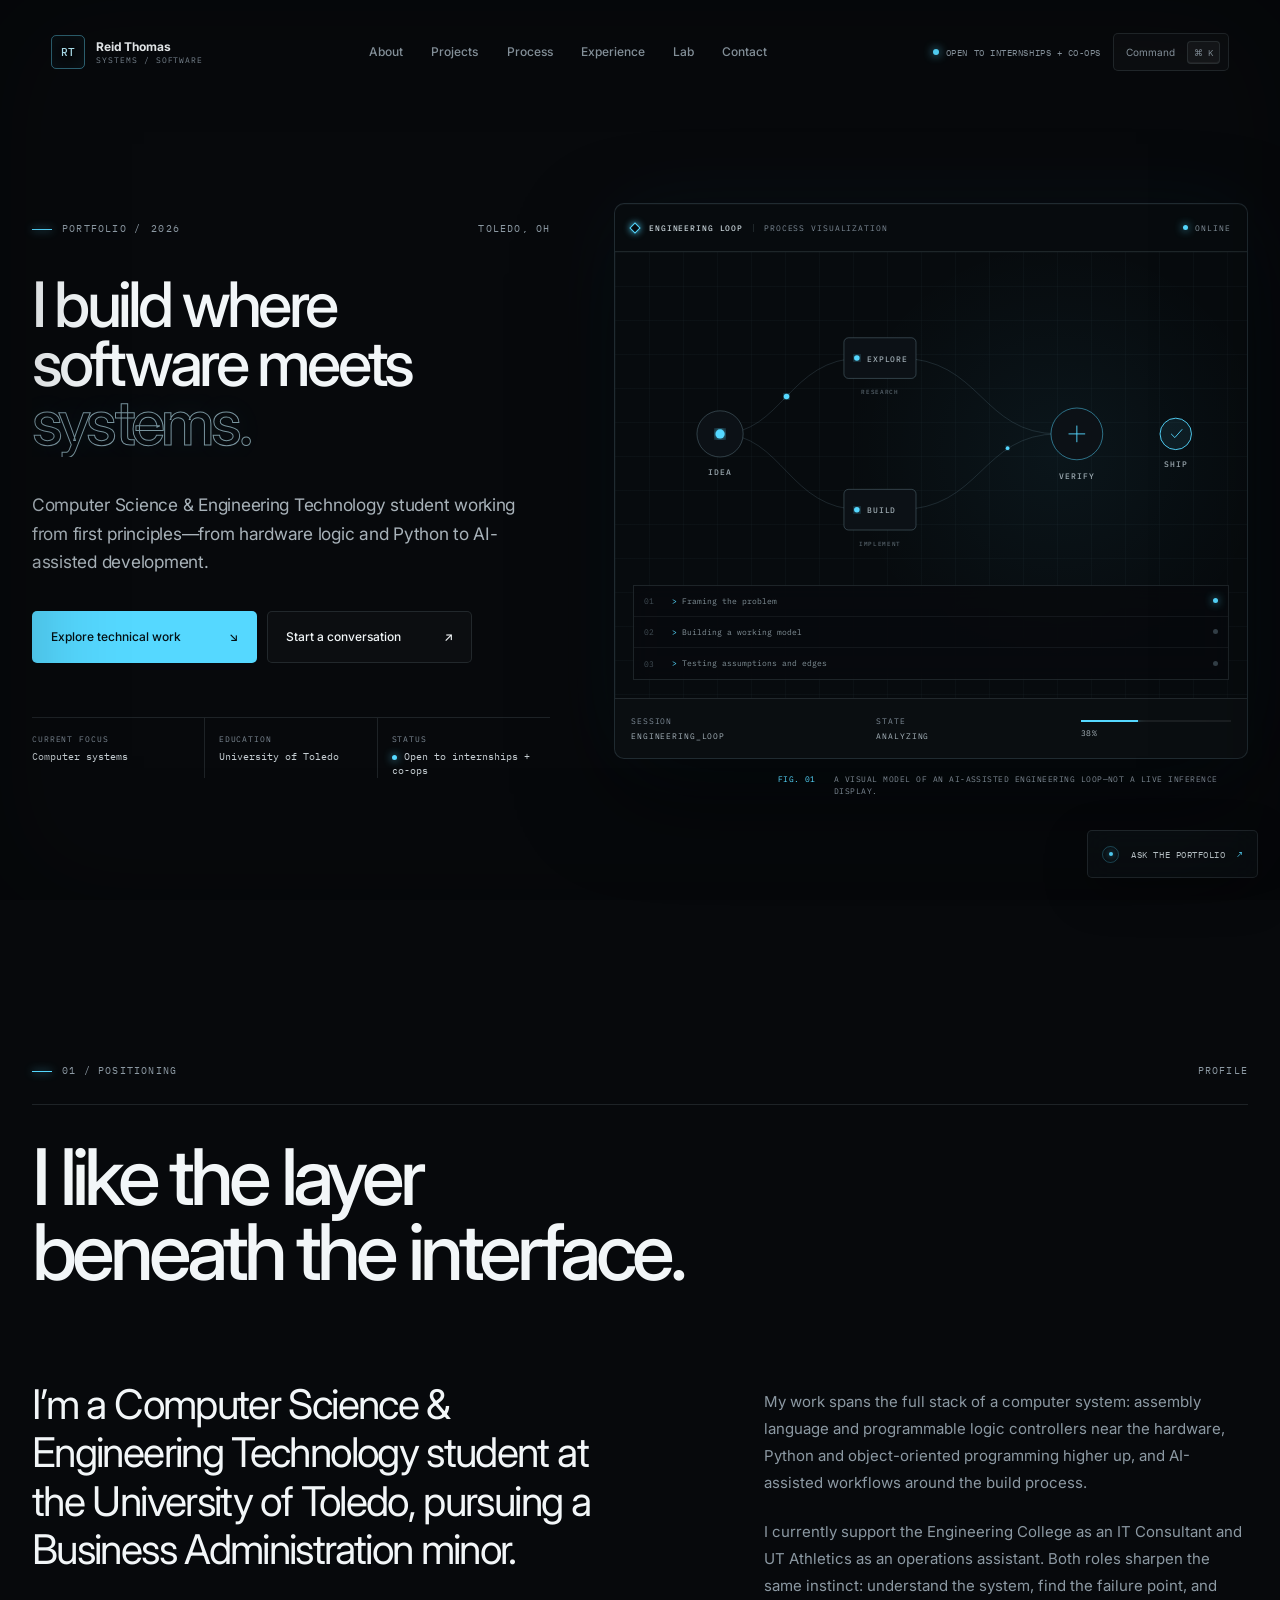
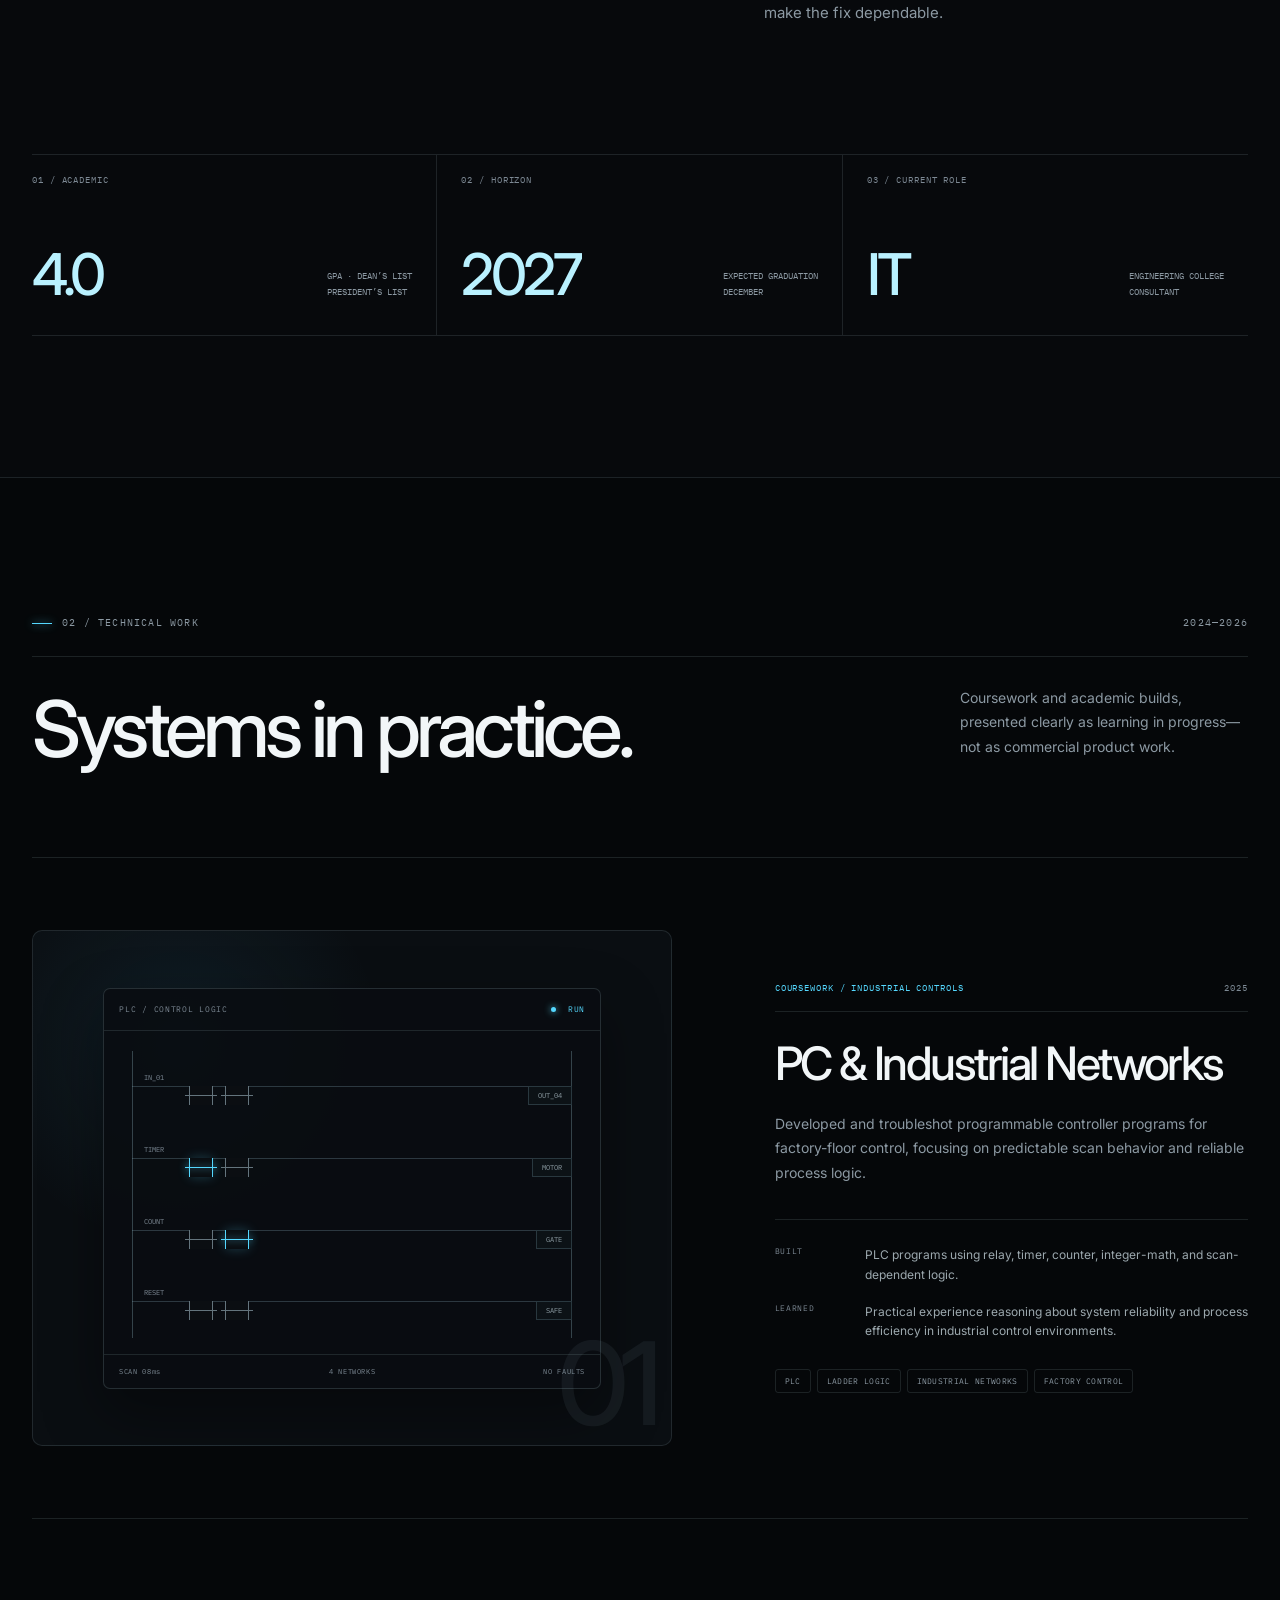
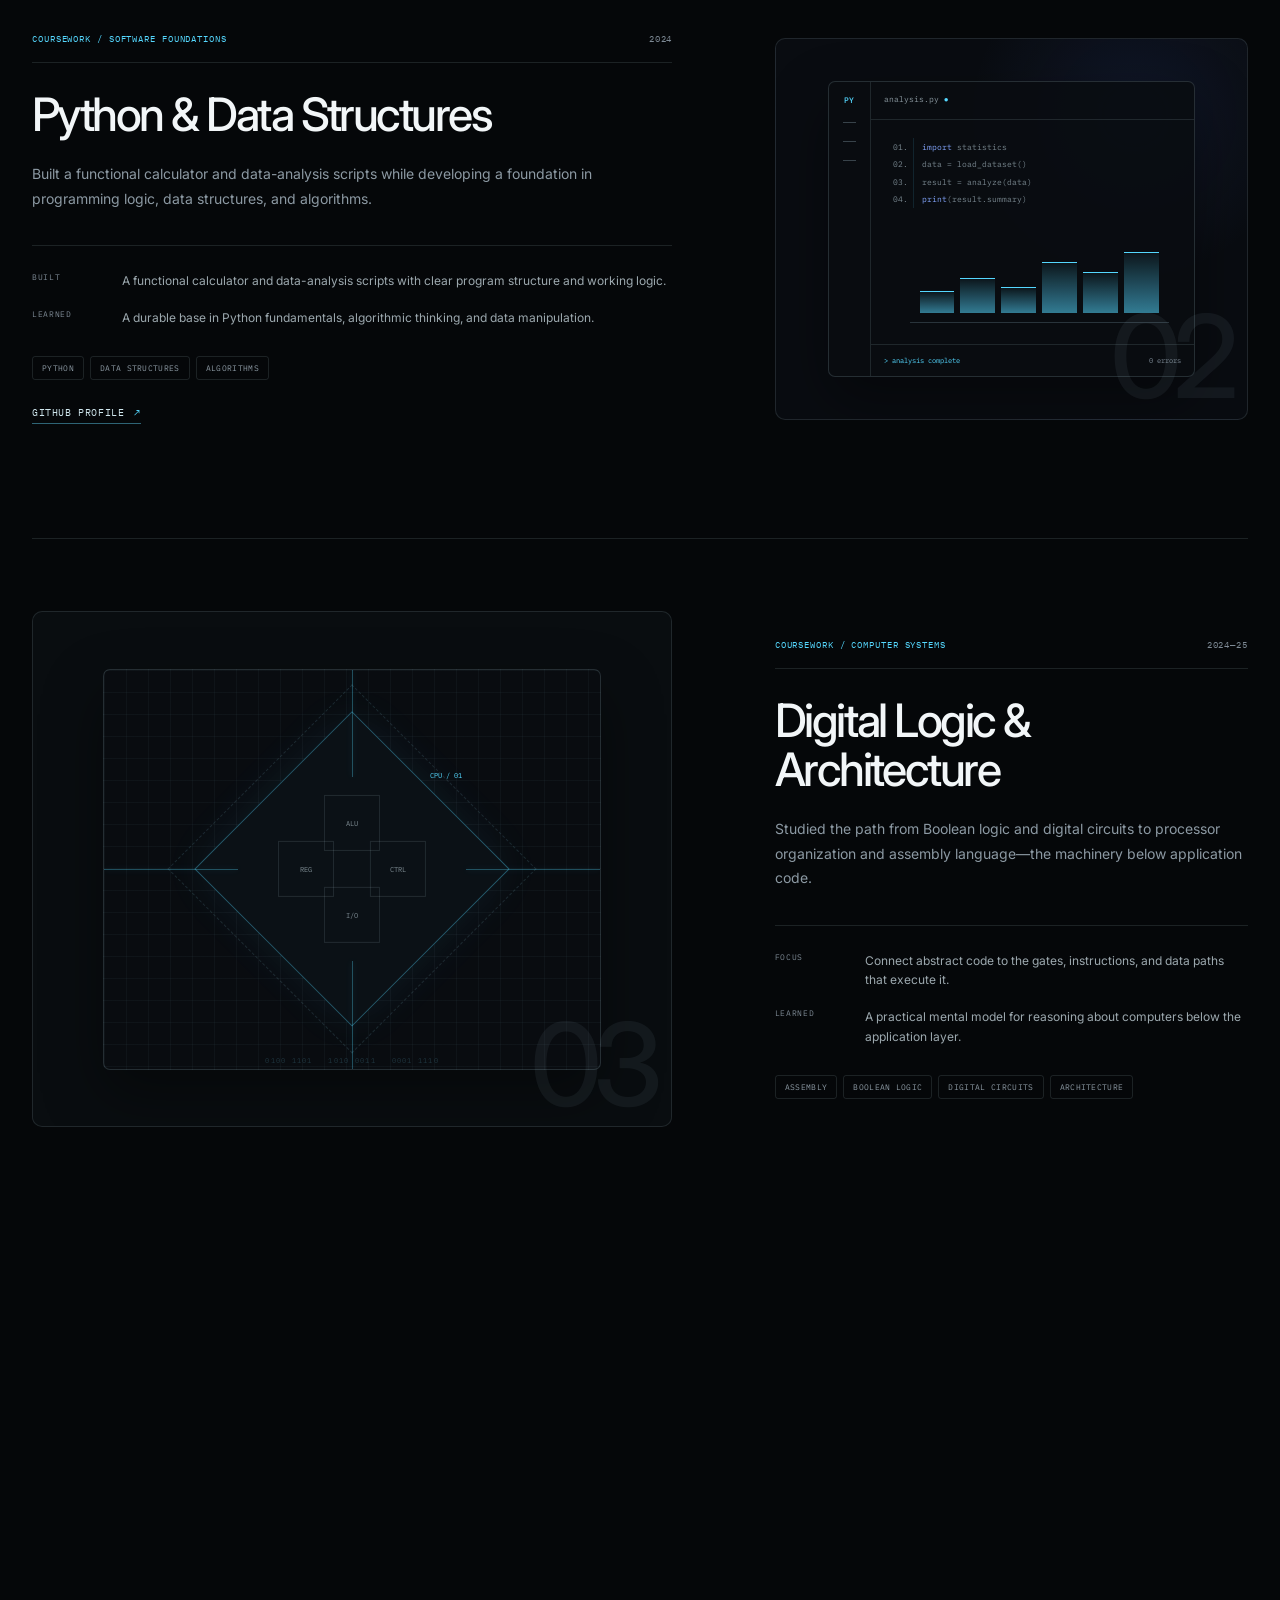
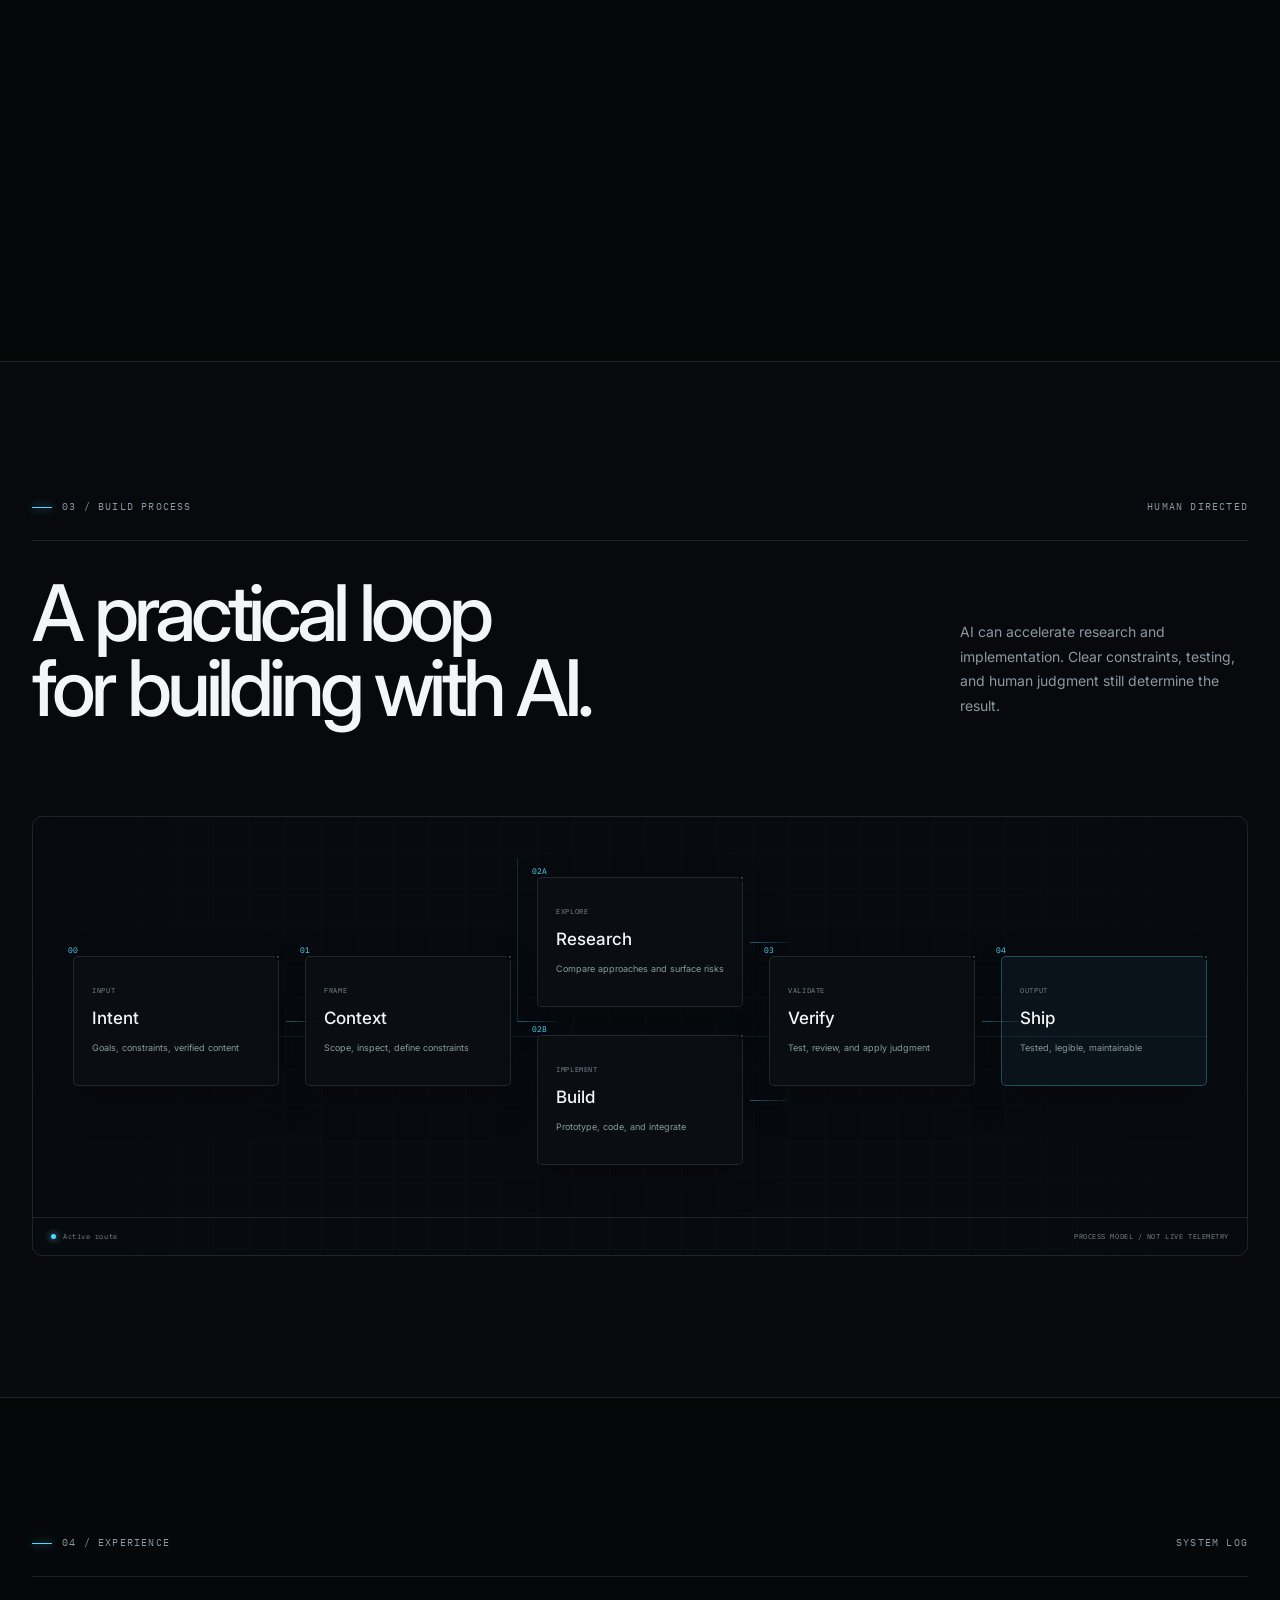
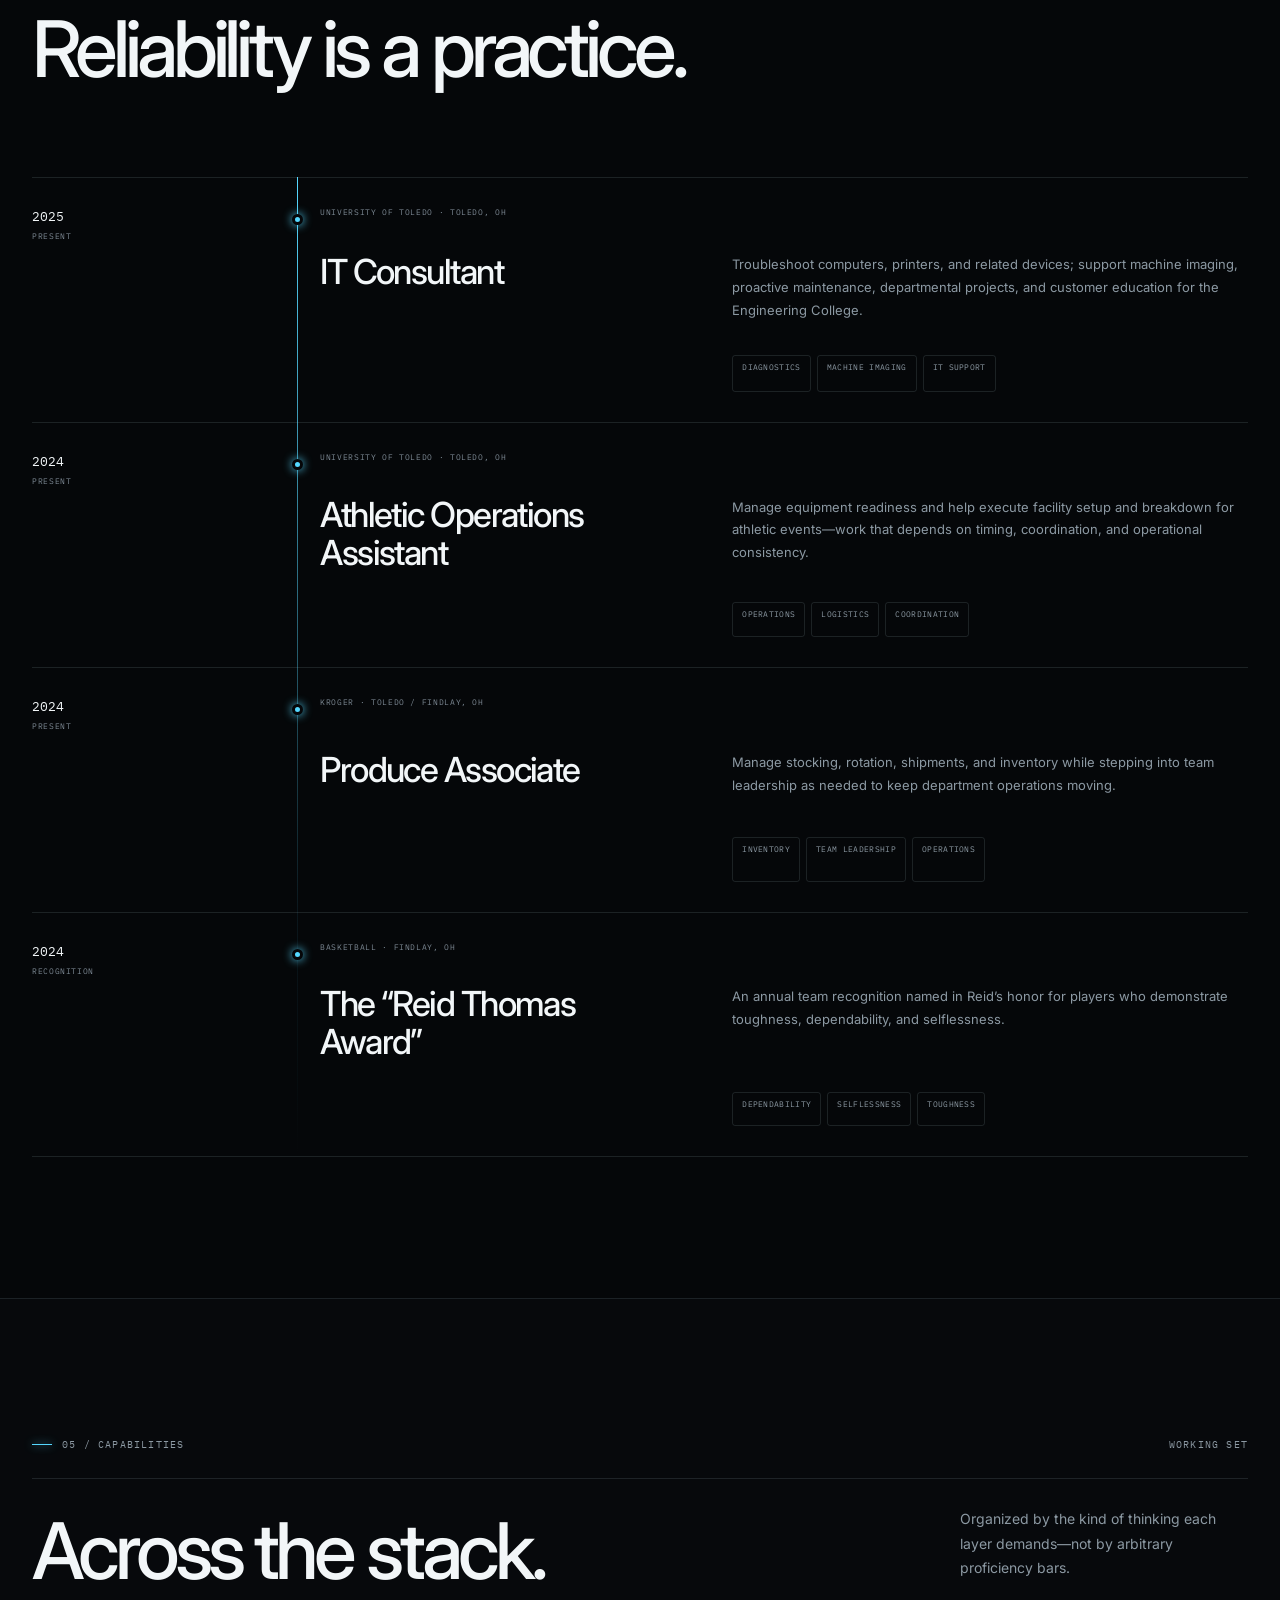
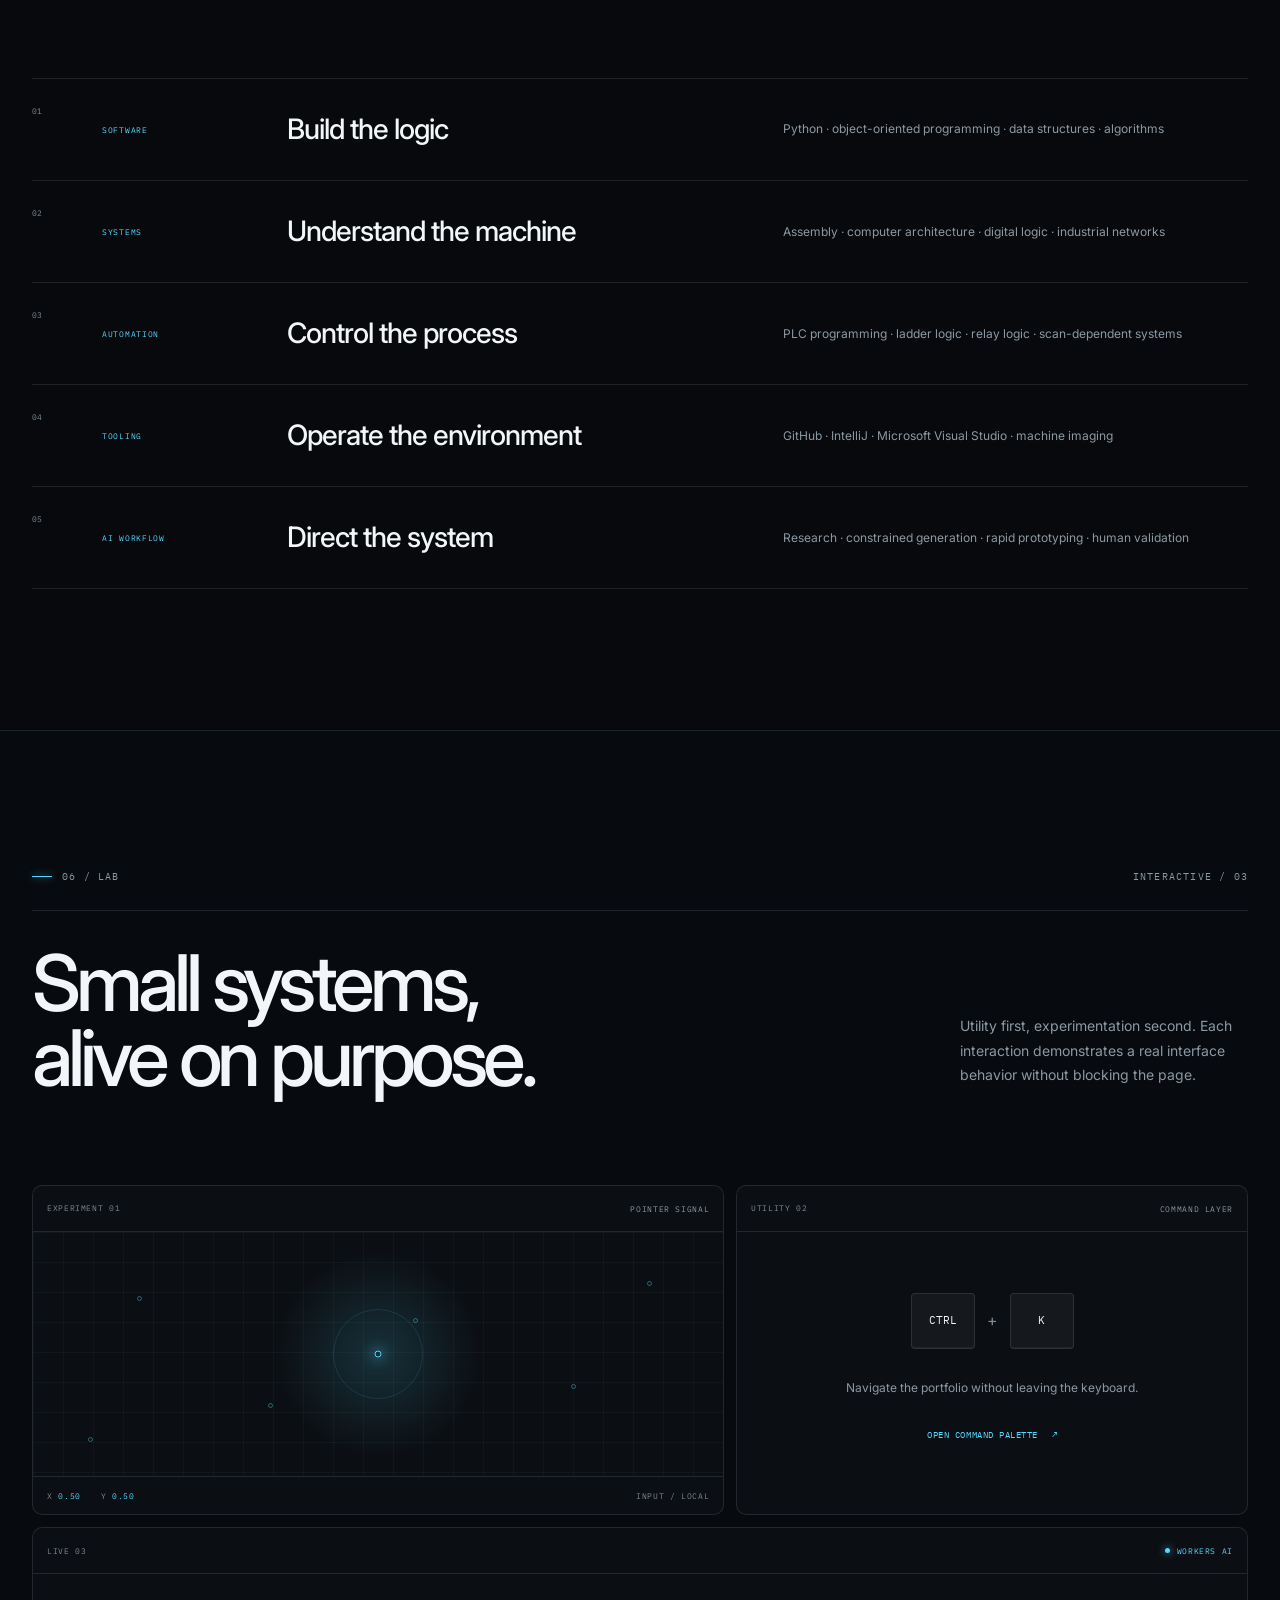
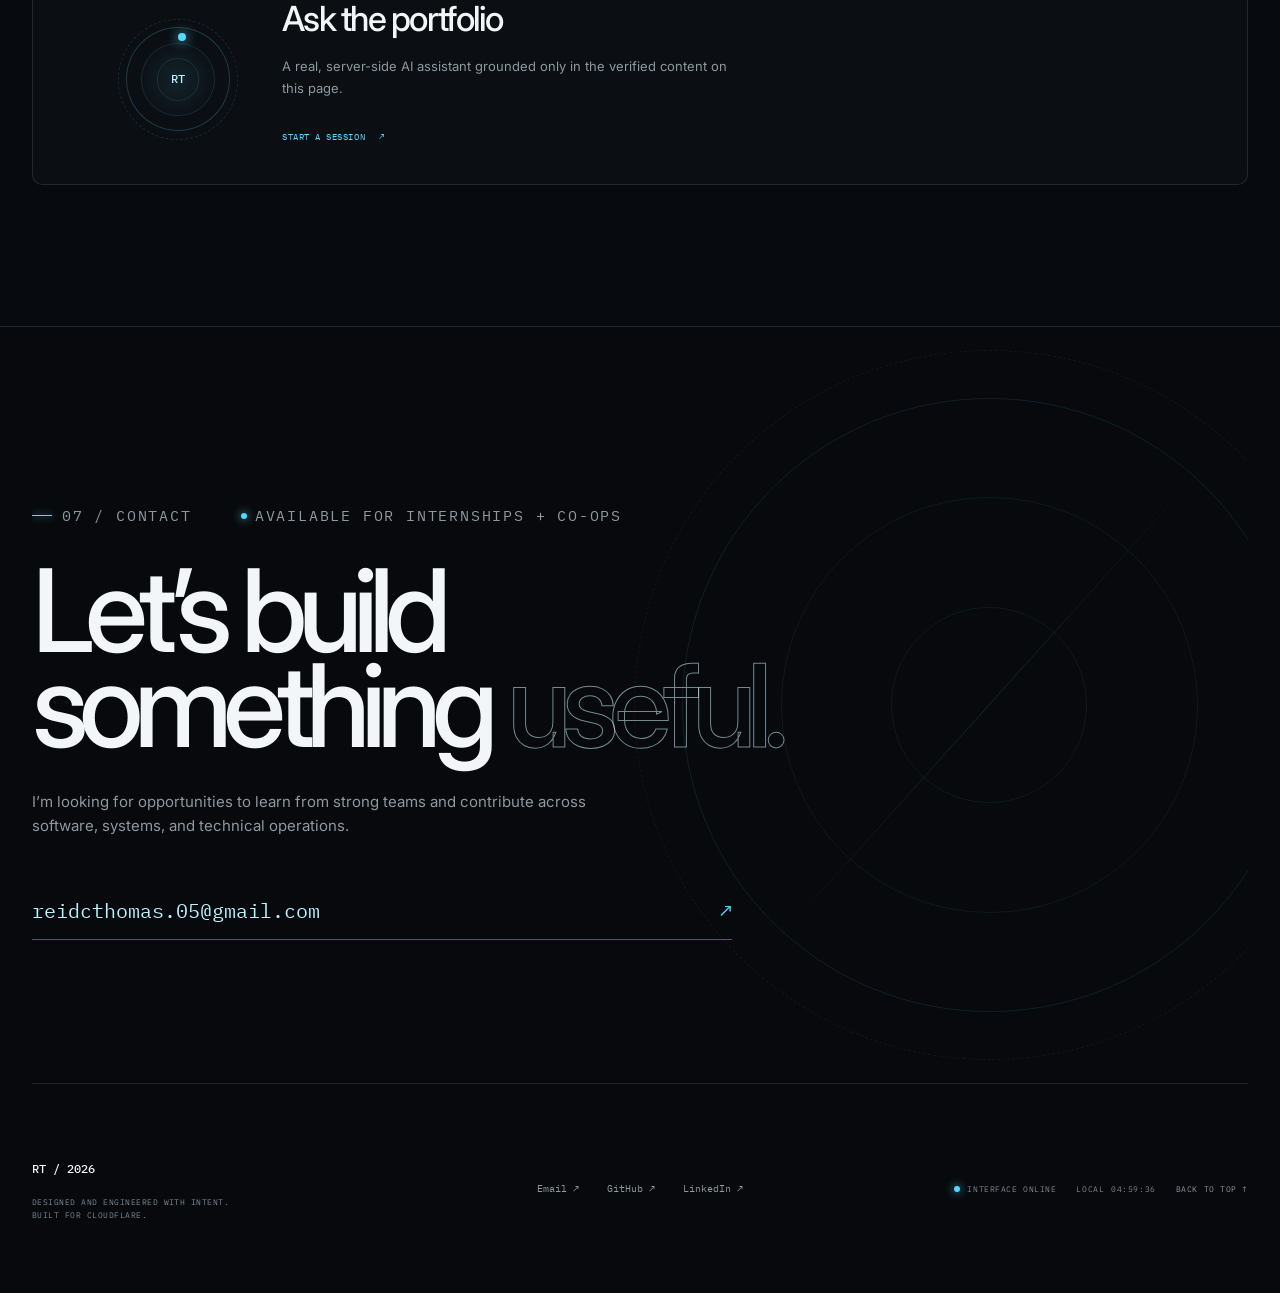
==== commit d610851b: "Review pass: generic AI story, P.04 showcase, hero type fix, OG image - De-brand the build-process s" ====
--- a/index.html
+++ b/index.html
@@ -1,4 +1,4 @@
-<!DOCTYPE html>
+<!doctype html>
 <html lang="en" class="no-js">
   <head>
     <meta charset="utf-8" />
@@ -19,12 +19,28 @@
     />
     <meta property="og:type" content="website" />
     <meta property="og:locale" content="en_US" />
-    <meta name="twitter:card" content="summary" />
+    <meta property="og:url" content="https://reidthomas1827.github.io/" />
+    <meta
+      property="og:image"
+      content="https://reidthomas1827.github.io/og-image.png"
+    />
+    <meta property="og:image:width" content="1200" />
+    <meta property="og:image:height" content="630" />
+    <meta
+      property="og:image:alt"
+      content="Reid Thomas portfolio — software, systems, and engineering"
+    />
+    <meta name="twitter:card" content="summary_large_image" />
     <meta name="twitter:title" content="Reid Thomas — Portfolio" />
     <meta
       name="twitter:description"
       content="Software, systems, and engineering work by Reid Thomas."
     />
+    <meta
+      name="twitter:image"
+      content="https://reidthomas1827.github.io/og-image.png"
+    />
+    <link rel="canonical" href="https://reidthomas1827.github.io/" />
     <title>Reid Thomas — Software, Systems &amp; AI Workflows</title>
     <script>
       document.documentElement.classList.replace("no-js", "js");
@@ -37,6 +53,23 @@
       rel="stylesheet"
     />
     <link rel="stylesheet" href="styles.css" />
+    <script type="application/ld+json">
+      {
+        "@context": "https://schema.org",
+        "@type": "Person",
+        "name": "Reid Thomas",
+        "url": "https://reidthomas1827.github.io/",
+        "email": "mailto:reidcthomas.05@gmail.com",
+        "sameAs": [
+          "https://github.com/ReidThomas1827",
+          "https://linkedin.com/in/reidcthomas"
+        ],
+        "affiliation": {
+          "@type": "EducationalOrganization",
+          "name": "University of Toledo"
+        }
+      }
+    </script>
   </head>
   <body>
     <a class="skip-link" href="#main">Skip to main content</a>
@@ -50,10 +83,7 @@
 
     <header class="site-header" data-header>
       <nav class="nav shell" aria-label="Primary navigation">
-        <a
-          class="nav__brand"
-          href="#home"
-          data-cursor="HOME"
+        <a class="nav__brand" href="#home" data-cursor="HOME"
           ><span class="nav__mark" aria-hidden="true">RT</span
           ><span class="nav__identity"
             ><b>Reid Thomas</b><small>Systems / Software</small></span
@@ -77,7 +107,8 @@
           ><a class="nav__link" href="#contact">Contact</a>
         </div>
         <div class="nav__tools">
-          <span class="nav__status"><i aria-hidden="true"></i>Open to work</span
+          <span class="nav__status"
+            ><i aria-hidden="true"></i>Open to internships + co-ops</span
           ><button
             class="nav__command"
             type="button"
@@ -114,7 +145,8 @@
               class="button button--primary"
               href="#projects"
               data-cursor="VIEW"
-              ><span>Explore selected work</span><i aria-hidden="true">↘</i></a
+              ><span>Explore technical work</span
+              ><i aria-hidden="true">↘</i></a
             ><a
               class="button button--secondary"
               href="mailto:reidcthomas.05@gmail.com"
@@ -125,7 +157,7 @@
           <dl class="hero__readout">
             <div>
               <dt>Current focus</dt>
-              <dd>Systems engineering</dd>
+              <dd>Computer systems</dd>
             </div>
             <div>
               <dt>Education</dt>
@@ -133,20 +165,17 @@
             </div>
             <div>
               <dt>Status</dt>
-              <dd><i aria-hidden="true"></i>Building / available</dd>
+              <dd><i aria-hidden="true"></i>Open to internships + co-ops</dd>
             </div>
           </dl>
         </div>
 
-        <div
-          class="hero__visual"
-          data-system-visual
-        >
+        <div class="hero__visual" data-system-visual>
           <div class="system-window">
             <header class="system-window__bar">
               <div>
                 <span class="system-window__glyph" aria-hidden="true"></span
-                ><b>BUILD SESSION</b
+                ><b>ENGINEERING LOOP</b
                 ><span class="system-window__demo">PROCESS VISUALIZATION</span>
               </div>
               <span class="system-window__live"
@@ -210,14 +239,14 @@
                 <g class="system-node" transform="translate(265 78)">
                   <rect x="-39" y="-22" width="78" height="44" rx="5" />
                   <circle class="system-node__core" cx="-25" r="3" />
-                  <text x="-14" y="4">FABLE</text>
-                  <text class="system-node__sub" y="39">DESIGN</text>
+                  <text x="-14" y="4">EXPLORE</text>
+                  <text class="system-node__sub" y="39">RESEARCH</text>
                 </g>
                 <g class="system-node" transform="translate(265 242)">
                   <rect x="-39" y="-22" width="78" height="44" rx="5" />
                   <circle class="system-node__core" cx="-25" r="3" />
-                  <text x="-14" y="4">SOL</text>
-                  <text class="system-node__sub" y="39">ENGINEER</text>
+                  <text x="-14" y="4">BUILD</text>
+                  <text class="system-node__sub" y="39">IMPLEMENT</text>
                 </g>
                 <g
                   class="system-node system-node--hub"
@@ -225,7 +254,7 @@
                 >
                   <circle r="28" />
                   <path d="M-9 0h18M0-9v18" />
-                  <text y="49">ORCA</text>
+                  <text y="49">VERIFY</text>
                 </g>
                 <g
                   class="system-node system-node--ship"
@@ -239,23 +268,23 @@
               <div class="system-console" aria-hidden="true">
                 <div class="system-console__line">
                   <span>01</span>
-                  <p data-system-log>Inspecting architecture</p>
+                  <p data-system-log>Framing the problem</p>
                   <i></i>
                 </div>
                 <div class="system-console__line">
                   <span>02</span>
-                  <p>Preserving verified content</p>
+                  <p>Building a working model</p>
                   <i></i>
                 </div>
                 <div class="system-console__line">
                   <span>03</span>
-                  <p>Validating interface states</p>
+                  <p>Testing assumptions and edges</p>
                   <i></i>
                 </div>
               </div>
             </div>
             <footer class="system-window__footer">
-              <div><span>SESSION</span><b>PORTFOLIO_BUILD</b></div>
+              <div><span>SESSION</span><b>ENGINEERING_LOOP</b></div>
               <div><span>STATE</span><b data-system-phase>ANALYZING</b></div>
               <div class="system-progress">
                 <span><i data-system-progress></i></span
@@ -264,8 +293,8 @@
             </footer>
           </div>
           <p class="hero__visual-note">
-            <span>FIG. 01</span> A visual model of this portfolio's multi-agent
-            build loop—not a live inference display.
+            <span>FIG. 01</span> A visual model of an AI-assisted engineering
+            loop—not a live inference display.
           </p>
         </div>
       </section>
@@ -319,9 +348,10 @@
             </dd>
           </div>
           <div>
-            <dt>03 / Practice</dt>
+            <dt>03 / Current role</dt>
             <dd>
-              <strong>3×</strong><span>Software · systems<br />operations</span>
+              <strong>IT</strong
+              ><span>Engineering College<br />Consultant</span>
             </dd>
           </div>
         </dl>
@@ -336,13 +366,13 @@
           <header class="section-heading section-heading--split" data-reveal>
             <div>
               <p class="eyebrow">
-                <span>02 / Selected work</span><span>2024—2025</span>
+                <span>02 / Technical work</span><span>2024—2026</span>
               </p>
               <h2 id="projects-title">Systems in practice.</h2>
             </div>
             <p>
-              Academic builds and technical coursework, presented as the
-              problems and system layers they explore.
+              Coursework and academic builds, presented clearly as learning in
+              progress—not as commercial product work.
             </p>
           </header>
           <div class="project-list">
@@ -383,7 +413,7 @@
               </div>
               <div class="project__body">
                 <div class="project__meta">
-                  <span>Industrial controls</span
+                  <span>Coursework / Industrial controls</span
                   ><time datetime="2025">2025</time>
                 </div>
                 <h3>PC &amp; Industrial Networks</h3>
@@ -394,14 +424,14 @@
                 </p>
                 <dl class="project__detail">
                   <div>
-                    <dt>Challenge</dt>
+                    <dt>Built</dt>
                     <dd>
-                      Translate physical process requirements into dependable
-                      relay, timer, counter, and integer-math logic.
+                      PLC programs using relay, timer, counter, integer-math,
+                      and scan-dependent logic.
                     </dd>
                   </div>
                   <div>
-                    <dt>Outcome</dt>
+                    <dt>Learned</dt>
                     <dd>
                       Practical experience reasoning about system reliability
                       and process efficiency in industrial control environments.
@@ -423,7 +453,9 @@
                 aria-label="Abstract Python data interface illustration"
               >
                 <div class="project-ui project-ui--python" aria-hidden="true">
-                  <div class="code-nav"><span>PY</span><i></i><i></i><i></i></div>
+                  <div class="code-nav">
+                    <span>PY</span><i></i><i></i><i></i>
+                  </div>
                   <div class="code-pane">
                     <header>analysis.py <b>●</b></header>
                     <ol>
@@ -442,7 +474,7 @@
               </div>
               <div class="project__body">
                 <div class="project__meta">
-                  <span>Software foundations</span
+                  <span>Coursework / Software foundations</span
                   ><time datetime="2024">2024</time>
                 </div>
                 <h3>Python &amp; Data Structures</h3>
@@ -453,14 +485,14 @@
                 </p>
                 <dl class="project__detail">
                   <div>
-                    <dt>Challenge</dt>
+                    <dt>Built</dt>
                     <dd>
-                      Turn open-ended problem statements into clear program
-                      structure and working logic.
+                      A functional calculator and data-analysis scripts with
+                      clear program structure and working logic.
                     </dd>
                   </div>
                   <div>
-                    <dt>Outcome</dt>
+                    <dt>Learned</dt>
                     <dd>
                       A durable base in Python fundamentals, algorithmic
                       thinking, and data manipulation.
@@ -505,7 +537,7 @@
               </div>
               <div class="project__body">
                 <div class="project__meta">
-                  <span>Computer systems</span
+                  <span>Coursework / Computer systems</span
                   ><time datetime="2024">2024—25</time>
                 </div>
                 <h3>Digital Logic &amp; Architecture</h3>
@@ -516,14 +548,14 @@
                 </p>
                 <dl class="project__detail">
                   <div>
-                    <dt>Challenge</dt>
+                    <dt>Focus</dt>
                     <dd>
                       Connect abstract code to the gates, instructions, and data
                       paths that execute it.
                     </dd>
                   </div>
                   <div>
-                    <dt>Outcome</dt>
+                    <dt>Learned</dt>
                     <dd>
                       A practical mental model for reasoning about computers
                       below the application layer.
@@ -536,6 +568,74 @@
                   <li>Digital Circuits</li>
                   <li>Architecture</li>
                 </ul>
+              </div>
+            </article>
+            <article class="project project--reverse" data-project data-reveal>
+              <div
+                class="project__visual project__visual--site"
+                aria-label="Stylized interface of this portfolio with its AI assistant"
+              >
+                <div class="project-ui project-ui--site" aria-hidden="true">
+                  <header>
+                    <span><i></i><i></i><i></i></span>
+                    <b>reid-portfolio.pages.dev</b>
+                    <em>EDGE</em>
+                  </header>
+                  <div class="site-preview">
+                    <div class="site-preview__hero">
+                      <i></i><i></i><i class="site-preview__accent"></i>
+                    </div>
+                    <div class="site-preview__chat">
+                      <small><b></b>WORKERS AI · LIVE</small>
+                      <p>“What has Reid built?”</p>
+                      <span></span><span></span>
+                    </div>
+                  </div>
+                  <footer>
+                    <span>PAGES FUNCTION</span><span>ORIGIN VERIFIED</span
+                    ><span>0 DEPENDENCIES</span>
+                  </footer>
+                </div>
+                <span class="project__index" aria-hidden="true">04</span>
+              </div>
+              <div class="project__body">
+                <div class="project__meta">
+                  <span>AI-native web</span><time datetime="2026">2026</time>
+                </div>
+                <h3>This Portfolio</h3>
+                <p>
+                  A zero-build site with a real server-side AI assistant—a
+                  Cloudflare Pages Function running Workers AI, grounded in the
+                  page's verified content and shipped through an AI-assisted,
+                  human-reviewed workflow.
+                </p>
+                <dl class="project__detail">
+                  <div>
+                    <dt>Focus</dt>
+                    <dd>
+                      Serve real inference safely from the edge: origin
+                      validation, conversation guards, and a fixed
+                      portfolio-grounded prompt.
+                    </dd>
+                  </div>
+                  <div>
+                    <dt>Learned</dt>
+                    <dd>
+                      How to design, secure, and deploy an LLM feature
+                      end-to-end—without frameworks, build steps, or exposed
+                      credentials.
+                    </dd>
+                  </div>
+                </dl>
+                <ul class="tag-list">
+                  <li>Workers AI</li>
+                  <li>Pages Functions</li>
+                  <li>Llama 3.1</li>
+                  <li>Vanilla JS</li>
+                </ul>
+                <button class="text-link" type="button" data-chat-open>
+                  Try the assistant <span aria-hidden="true">↗</span>
+                </button>
               </div>
             </article>
           </div>
@@ -552,11 +652,13 @@
             <p class="eyebrow">
               <span>03 / Build process</span><span>Human directed</span>
             </p>
-            <h2 id="process-title">AI as a system,<br />not a shortcut.</h2>
+            <h2 id="process-title">
+              A practical loop<br />for building with AI.
+            </h2>
           </div>
           <p>
-            This portfolio’s workflow separates exploration, implementation, and
-            review—then keeps human judgment at the center.
+            AI can accelerate research and implementation. Clear constraints,
+            testing, and human judgment still determine the result.
           </p>
         </header>
         <div class="workflow" data-workflow data-reveal>
@@ -572,31 +674,31 @@
             <li class="workflow__node">
               <span>01</span>
               <div>
-                <small>ORCHESTRATE</small><strong>Orca</strong>
-                <p>Scope, inspect, route, synthesize</p>
+                <small>FRAME</small><strong>Context</strong>
+                <p>Scope, inspect, define constraints</p>
               </div>
             </li>
             <li class="workflow__branch">
               <div class="workflow__node">
                 <span>02A</span>
                 <div>
-                  <small>VISUAL DIRECTION</small><strong>Fable 5</strong>
-                  <p>Composition, UX, motion language</p>
+                  <small>EXPLORE</small><strong>Research</strong>
+                  <p>Compare approaches and surface risks</p>
                 </div>
               </div>
               <div class="workflow__node">
                 <span>02B</span>
                 <div>
-                  <small>ENGINEERING</small><strong>Sol</strong>
-                  <p>Architecture, performance, review</p>
+                  <small>IMPLEMENT</small><strong>Build</strong>
+                  <p>Prototype, code, and integrate</p>
                 </div>
               </div>
             </li>
             <li class="workflow__node">
               <span>03</span>
               <div>
-                <small>VALIDATE</small><strong>Human review</strong>
-                <p>Accuracy, accessibility, quality</p>
+                <small>VALIDATE</small><strong>Verify</strong>
+                <p>Test, review, and apply judgment</p>
               </div>
             </li>
             <li class="workflow__node workflow__node--output">
@@ -777,8 +879,8 @@
               <small>AI WORKFLOW</small>
               <h3>Direct the system</h3>
               <p>
-                Repository inspection · constrained generation · multi-agent
-                review · human validation
+                Research · constrained generation · rapid prototyping · human
+                validation
               </p>
             </div>
           </article>
@@ -890,7 +992,7 @@
     <footer class="site-footer shell">
       <div>
         <a class="footer__brand" href="#home">RT / <span data-year></span></a>
-        <p>Designed and engineered with intent.<br />Deployed on Cloudflare.</p>
+        <p>Designed and engineered with intent.<br />Built for Cloudflare.</p>
       </div>
       <nav aria-label="Social links">
         <a href="mailto:reidcthomas.05@gmail.com">Email ↗</a
@@ -907,7 +1009,7 @@
         >
       </nav>
       <div class="footer__system">
-        <span><i></i>System online</span
+        <span><i></i>Interface online</span
         ><span>LOCAL <time data-local-time>--:--:--</time></span
         ><a href="#home">Back to top ↑</a>
       </div>
@@ -958,7 +1060,7 @@
           aria-label="Suggested questions"
         >
           <button type="button" data-question="What has Reid built?">
-            Selected work</button
+            Technical work</button
           ><button
             type="button"
             data-question="What are Reid's strongest technical skills?"
@@ -1013,54 +1115,94 @@
         aria-modal="true"
         aria-labelledby="command-title"
       >
-        <header>
+        <div class="command-dialog__header">
           <span aria-hidden="true">⌘</span
           ><label id="command-title" for="command-input">Command menu</label
           ><kbd>ESC</kbd>
-        </header>
+        </div>
         <div class="command-search">
           <span aria-hidden="true">⌕</span
           ><input
             id="command-input"
             type="search"
+            role="combobox"
+            aria-autocomplete="list"
+            aria-controls="command-results"
+            aria-expanded="false"
             autocomplete="off"
             spellcheck="false"
             placeholder="Type a command…"
           />
         </div>
         <div
+          id="command-results"
           class="command-results"
-          role="group"
+          role="listbox"
           aria-label="Portfolio commands"
         >
-          <button type="button" data-command="#home">
+          <button
+            id="command-option-1"
+            type="button"
+            role="option"
+            data-command="#home"
+          >
             <span><i>01</i>Go home</span><kbd>↵</kbd></button
-          ><button type="button" data-command="#projects">
+          ><button
+            id="command-option-2"
+            type="button"
+            role="option"
+            data-command="#projects"
+          >
             <span><i>02</i>View projects</span><kbd>↵</kbd></button
-          ><button type="button" data-command="#process">
-            <span><i>03</i>View AI workflow</span><kbd>↵</kbd></button
-          ><button type="button" data-command="#experience">
+          ><button
+            id="command-option-3"
+            type="button"
+            role="option"
+            data-command="#process"
+          >
+            <span><i>03</i>View build workflow</span><kbd>↵</kbd></button
+          ><button
+            id="command-option-4"
+            type="button"
+            role="option"
+            data-command="#experience"
+          >
             <span><i>04</i>View experience</span><kbd>↵</kbd></button
-          ><button type="button" data-command="#lab">
+          ><button
+            id="command-option-5"
+            type="button"
+            role="option"
+            data-command="#lab"
+          >
             <span><i>05</i>Open lab</span><kbd>↵</kbd></button
-          ><button type="button" data-command="chat">
+          ><button
+            id="command-option-6"
+            type="button"
+            role="option"
+            data-command="chat"
+          >
             <span><i>06</i>Ask the portfolio</span><kbd>↵</kbd></button
           ><button
             type="button"
+            id="command-option-7"
+            role="option"
             data-command="https://github.com/ReidThomas1827"
           >
             <span><i>07</i>Open GitHub</span><kbd>↗</kbd></button
           ><button
             type="button"
+            id="command-option-8"
+            role="option"
             data-command="mailto:reidcthomas.05@gmail.com"
           >
             <span><i>08</i>Contact Reid</span><kbd>↗</kbd>
           </button>
         </div>
-        <footer>
+        <p class="visually-hidden" id="command-status" aria-live="polite"></p>
+        <div class="command-dialog__footer">
           <span><kbd>↑↓</kbd> Navigate</span><span><kbd>↵</kbd> Select</span
           ><span>PORTFOLIO / COMMAND</span>
-        </footer>
+        </div>
       </section>
     </div>
     <div class="cursor" aria-hidden="true"><span></span></div>
--- a/styles.css
+++ b/styles.css
@@ -419,7 +419,7 @@
 }
 .section {
   position: relative;
-  padding-block: clamp(108px, 13vw, 190px);
+  padding-block: clamp(96px, 11vw, 165px);
 }
 .section-heading {
   margin-bottom: clamp(58px, 7vw, 98px);
@@ -487,10 +487,10 @@
   margin-bottom: 42px;
 }
 .hero h1 {
-  font-size: clamp(4.25rem, 7.1vw, 7.6rem);
+  font-size: clamp(3.9rem, 4.9vw, 5.3rem);
   font-weight: 500;
-  line-height: 0.86;
-  letter-spacing: -0.075em;
+  line-height: 0.92;
+  letter-spacing: -0.06em;
 }
 .hero__line {
   display: block;
@@ -908,7 +908,7 @@
 
 /* About */
 .section--about {
-  padding-top: clamp(120px, 15vw, 220px);
+  padding-top: clamp(110px, 13vw, 190px);
 }
 .about-grid {
   display: grid;
@@ -992,8 +992,8 @@
   grid-template-columns: minmax(0, 1.15fr) minmax(350px, 0.85fr);
   gap: clamp(55px, 8vw, 120px);
   align-items: center;
-  min-height: 680px;
-  padding-block: 86px;
+  min-height: 620px;
+  padding-block: 72px;
   border-top: 1px solid var(--border);
 }
 .project:last-child {
@@ -1382,6 +1382,139 @@
   letter-spacing: 0.18em;
   text-align: center;
 }
+.project__visual--site {
+  background:
+    radial-gradient(
+      circle at 50% 18%,
+      rgba(63, 199, 246, 0.1),
+      transparent 36%
+    ),
+    #090d11;
+}
+.project-ui--site {
+  display: flex;
+  flex-direction: column;
+}
+.project-ui--site > header {
+  min-height: 42px;
+  display: flex;
+  align-items: center;
+  gap: 12px;
+  padding: 0 15px;
+  border-bottom: 1px solid var(--border);
+  font: 400 8px/1 var(--font-mono);
+  letter-spacing: 0.08em;
+}
+.project-ui--site > header > span {
+  display: flex;
+  gap: 5px;
+}
+.project-ui--site > header > span i {
+  width: 7px;
+  height: 7px;
+  border-radius: 50%;
+  background: #1d252d;
+}
+.project-ui--site > header b {
+  padding: 6px 12px;
+  border: 1px solid var(--border);
+  border-radius: 99px;
+  background: rgba(255, 255, 255, 0.02);
+  color: var(--muted);
+  font-weight: 400;
+}
+.project-ui--site > header em {
+  margin-left: auto;
+  color: var(--accent);
+  font-style: normal;
+  letter-spacing: 0.14em;
+}
+.site-preview {
+  flex: 1;
+  display: grid;
+  align-content: center;
+  gap: 20px;
+  padding: 26px 24px;
+}
+.site-preview__hero {
+  display: grid;
+  gap: 9px;
+}
+.site-preview__hero i {
+  height: 11px;
+  border-radius: 3px;
+  background: #161d24;
+}
+.site-preview__hero i:nth-child(1) {
+  width: 68%;
+}
+.site-preview__hero i:nth-child(2) {
+  width: 52%;
+}
+.site-preview__hero i.site-preview__accent {
+  width: 37%;
+  background: linear-gradient(
+    90deg,
+    rgba(85, 216, 255, 0.75),
+    rgba(85, 216, 255, 0.2)
+  );
+  box-shadow: 0 0 14px rgba(85, 216, 255, 0.25);
+}
+.site-preview__chat {
+  position: relative;
+  padding: 13px 14px 15px;
+  border: 1px solid rgba(85, 216, 255, 0.22);
+  border-radius: 6px;
+  background: rgba(12, 17, 22, 0.92);
+  box-shadow: 0 14px 40px rgba(0, 0, 0, 0.35);
+}
+.site-preview__chat small {
+  display: flex;
+  align-items: center;
+  gap: 7px;
+  margin-bottom: 9px;
+  color: var(--accent);
+  font: 400 7px/1 var(--font-mono);
+  letter-spacing: 0.12em;
+}
+.site-preview__chat small b {
+  width: 5px;
+  height: 5px;
+  border-radius: 50%;
+  background: var(--accent);
+  box-shadow: 0 0 8px var(--accent);
+  animation: pulse 1.8s ease-in-out infinite;
+}
+.site-preview__chat p {
+  color: #9daab1;
+  font-size: 11px;
+  line-height: 1.5;
+}
+.site-preview__chat > span {
+  display: block;
+  height: 7px;
+  margin-top: 8px;
+  border-radius: 2px;
+  background: #141b22;
+}
+.site-preview__chat > span:last-child {
+  width: 62%;
+}
+.project-ui--site > footer {
+  min-height: 34px;
+  display: flex;
+  align-items: center;
+  justify-content: space-between;
+  padding: 0 15px;
+  border-top: 1px solid var(--border);
+  color: var(--muted-dim);
+  font: 400 7px/1 var(--font-mono);
+  letter-spacing: 0.09em;
+}
+button.text-link {
+  background: transparent;
+  cursor: pointer;
+}
 .project__body {
   min-width: 0;
 }
@@ -1822,7 +1955,7 @@
 }
 .lab-card--assistant {
   grid-column: 1 / -1;
-  min-height: 310px;
+  min-height: 210px;
 }
 .lab-card--assistant > header b {
   display: flex;
@@ -1984,14 +2117,14 @@
 .lab-assistant {
   flex: 1;
   display: grid;
-  grid-template-columns: 0.65fr 1fr;
-  align-items: center;
-  gap: 70px;
-  padding: 42px 11%;
+  grid-template-columns: 120px 1fr;
+  align-items: center;
+  gap: 44px;
+  padding: 28px 7%;
 }
 .lab-assistant__orb {
   position: relative;
-  width: min(190px, 100%);
+  width: min(104px, 100%);
   aspect-ratio: 1;
   display: grid;
   place-items: center;
@@ -2034,10 +2167,10 @@
 }
 .lab-assistant__orb span {
   color: var(--accent-bright);
-  font: 500 17px/1 var(--font-mono);
+  font: 500 12px/1 var(--font-mono);
 }
 .lab-assistant h3 {
-  font-size: clamp(1.8rem, 3.7vw, 3.7rem);
+  font-size: clamp(1.7rem, 2.7vw, 2.7rem);
   font-weight: 500;
   line-height: 1;
   letter-spacing: -0.05em;
@@ -2520,7 +2653,7 @@
     0 0 80px rgba(55, 193, 244, 0.07);
   animation: dialog-in 0.32s var(--ease-out-expo);
 }
-.command-dialog > header {
+.command-dialog__header {
   display: flex;
   align-items: center;
   gap: 11px;
@@ -2529,16 +2662,16 @@
   border-bottom: 1px solid var(--border);
   color: var(--muted-dim);
 }
-.command-dialog > header span {
+.command-dialog__header span {
   color: var(--accent);
 }
-.command-dialog > header label {
+.command-dialog__header label {
   flex: 1;
   font: 400 8px/1 var(--font-mono);
   text-transform: uppercase;
   letter-spacing: 0.09em;
 }
-.command-dialog > header kbd {
+.command-dialog__header kbd {
   padding: 5px;
 }
 .command-search {
@@ -2608,7 +2741,7 @@
   background: transparent;
   box-shadow: none;
 }
-.command-dialog > footer {
+.command-dialog__footer {
   min-height: 42px;
   display: flex;
   align-items: center;
@@ -2618,15 +2751,15 @@
   color: var(--muted-dim);
   font: 400 7px/1 var(--font-mono);
 }
-.command-dialog > footer span {
+.command-dialog__footer span {
   display: flex;
   align-items: center;
   gap: 5px;
 }
-.command-dialog > footer span:last-child {
+.command-dialog__footer span:last-child {
   margin-left: auto;
 }
-.command-dialog > footer kbd {
+.command-dialog__footer kbd {
   padding: 3px;
 }
 @keyframes fade-in {
@@ -2828,7 +2961,7 @@
   .project {
     grid-template-columns: 1fr;
     gap: 50px;
-    padding-block: 75px;
+    padding-block: 62px;
   }
   .project--reverse .project__visual,
   .project--reverse .project__body {
@@ -2910,8 +3043,8 @@
     margin-bottom: 31px;
   }
   .hero h1 {
-    font-size: clamp(3.55rem, 17.3vw, 6rem);
-    line-height: 0.88;
+    font-size: clamp(3rem, 13.5vw, 6rem);
+    line-height: 0.9;
   }
   .hero__intro {
     margin-top: 28px;
@@ -2992,7 +3125,7 @@
   }
   .project {
     min-height: 0;
-    padding-block: 60px;
+    padding-block: 52px;
     gap: 38px;
   }
   .project__visual {
@@ -3107,13 +3240,13 @@
     grid-column: 1;
   }
   .lab-assistant {
-    grid-template-columns: 1fr;
-    gap: 30px;
-    padding: 38px 28px;
-    text-align: center;
+    grid-template-columns: 84px 1fr;
+    gap: 22px;
+    padding: 26px 22px;
+    text-align: left;
   }
   .lab-assistant p {
-    margin-inline: auto;
+    margin-inline: 0;
   }
   .section--contact {
     min-height: 720px;
@@ -3166,7 +3299,7 @@
     padding-top: 122px;
   }
   .hero h1 {
-    font-size: clamp(3rem, 16vw, 4.35rem);
+    font-size: clamp(2.5rem, 13.5vw, 4.35rem);
   }
   .hero__intro {
     font-size: 14px;
@@ -3227,10 +3360,20 @@
     letter-spacing: -0.04em;
   }
   .chat-widget {
-    right: 12px;
-    bottom: 12px;
+    right: 8px;
+    bottom: 8px;
+  }
+  .chat-launcher {
+    width: 44px;
+    min-height: 44px;
+    justify-content: center;
+    padding: 0;
+    border-radius: 50%;
   }
   .chat-launcher > span:nth-child(2) {
+    display: none;
+  }
+  .chat-launcher > span:last-child {
     display: none;
   }
   .chat-panel {
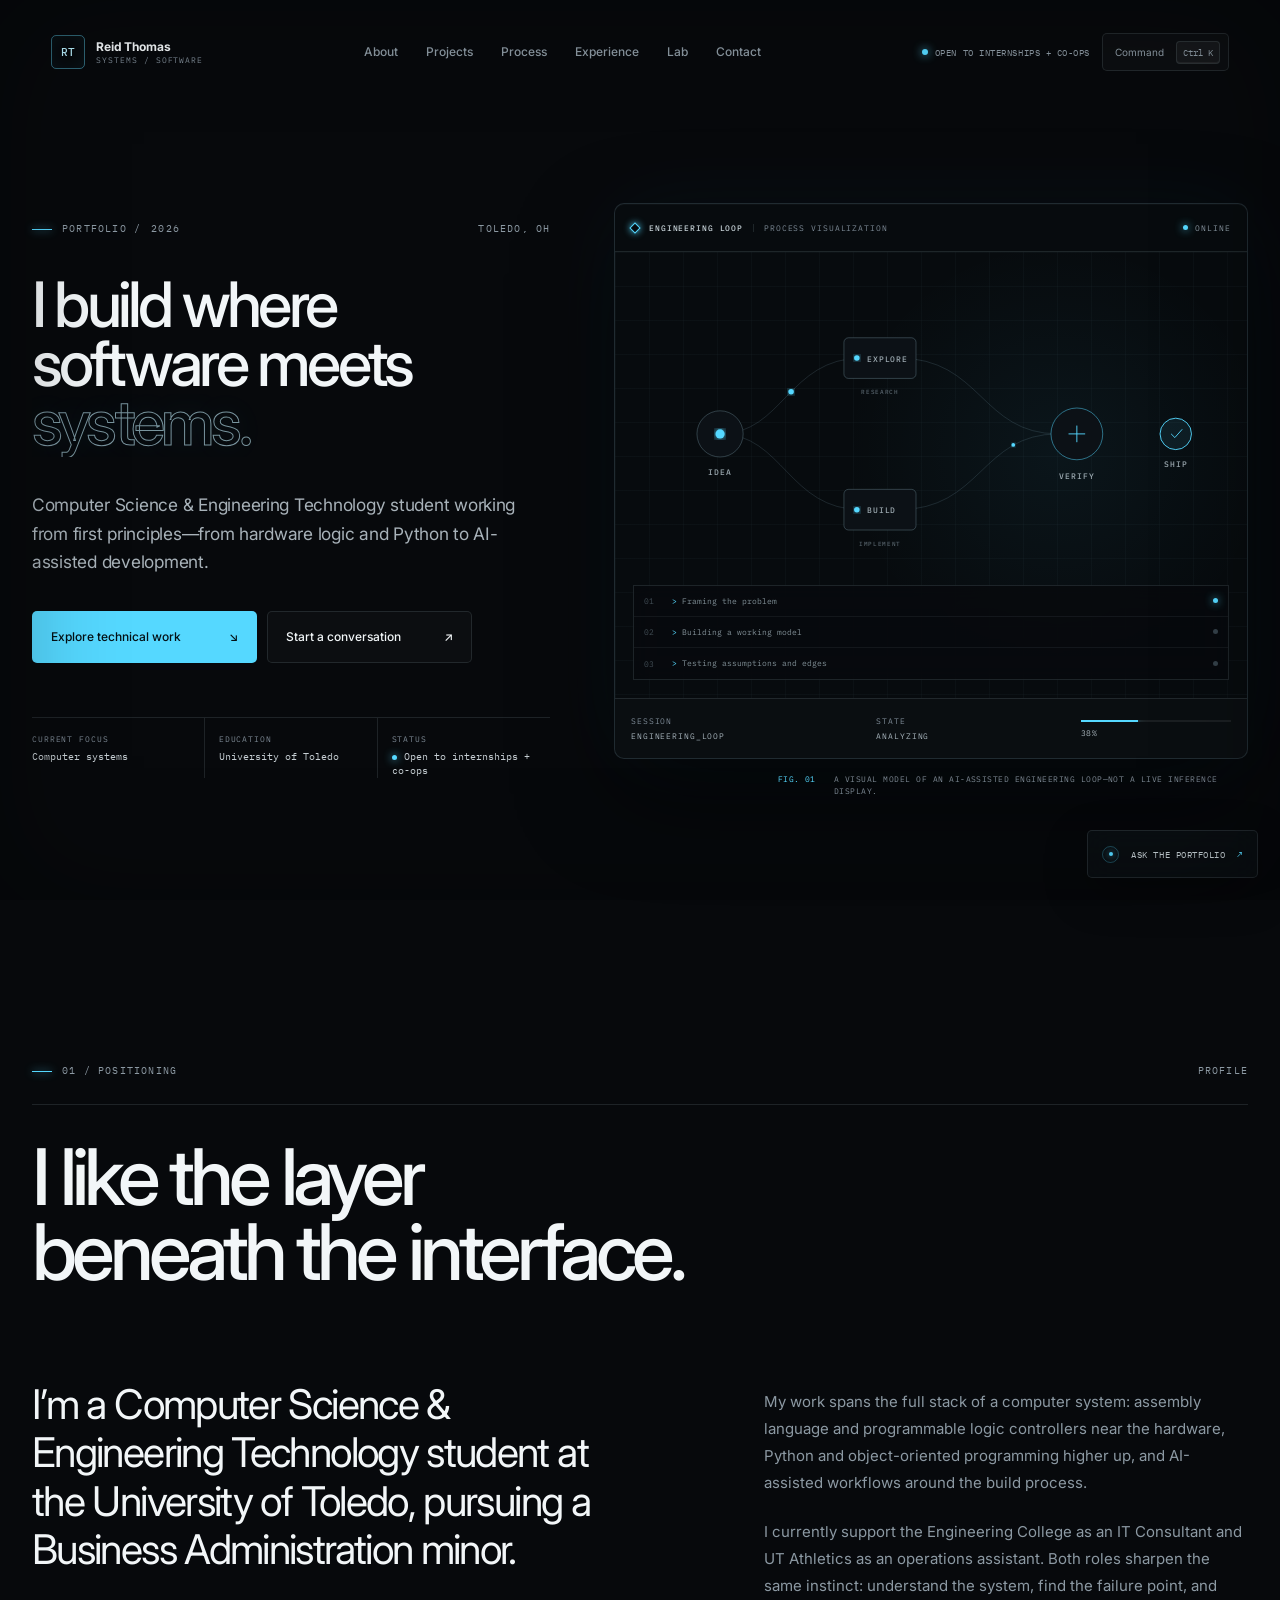
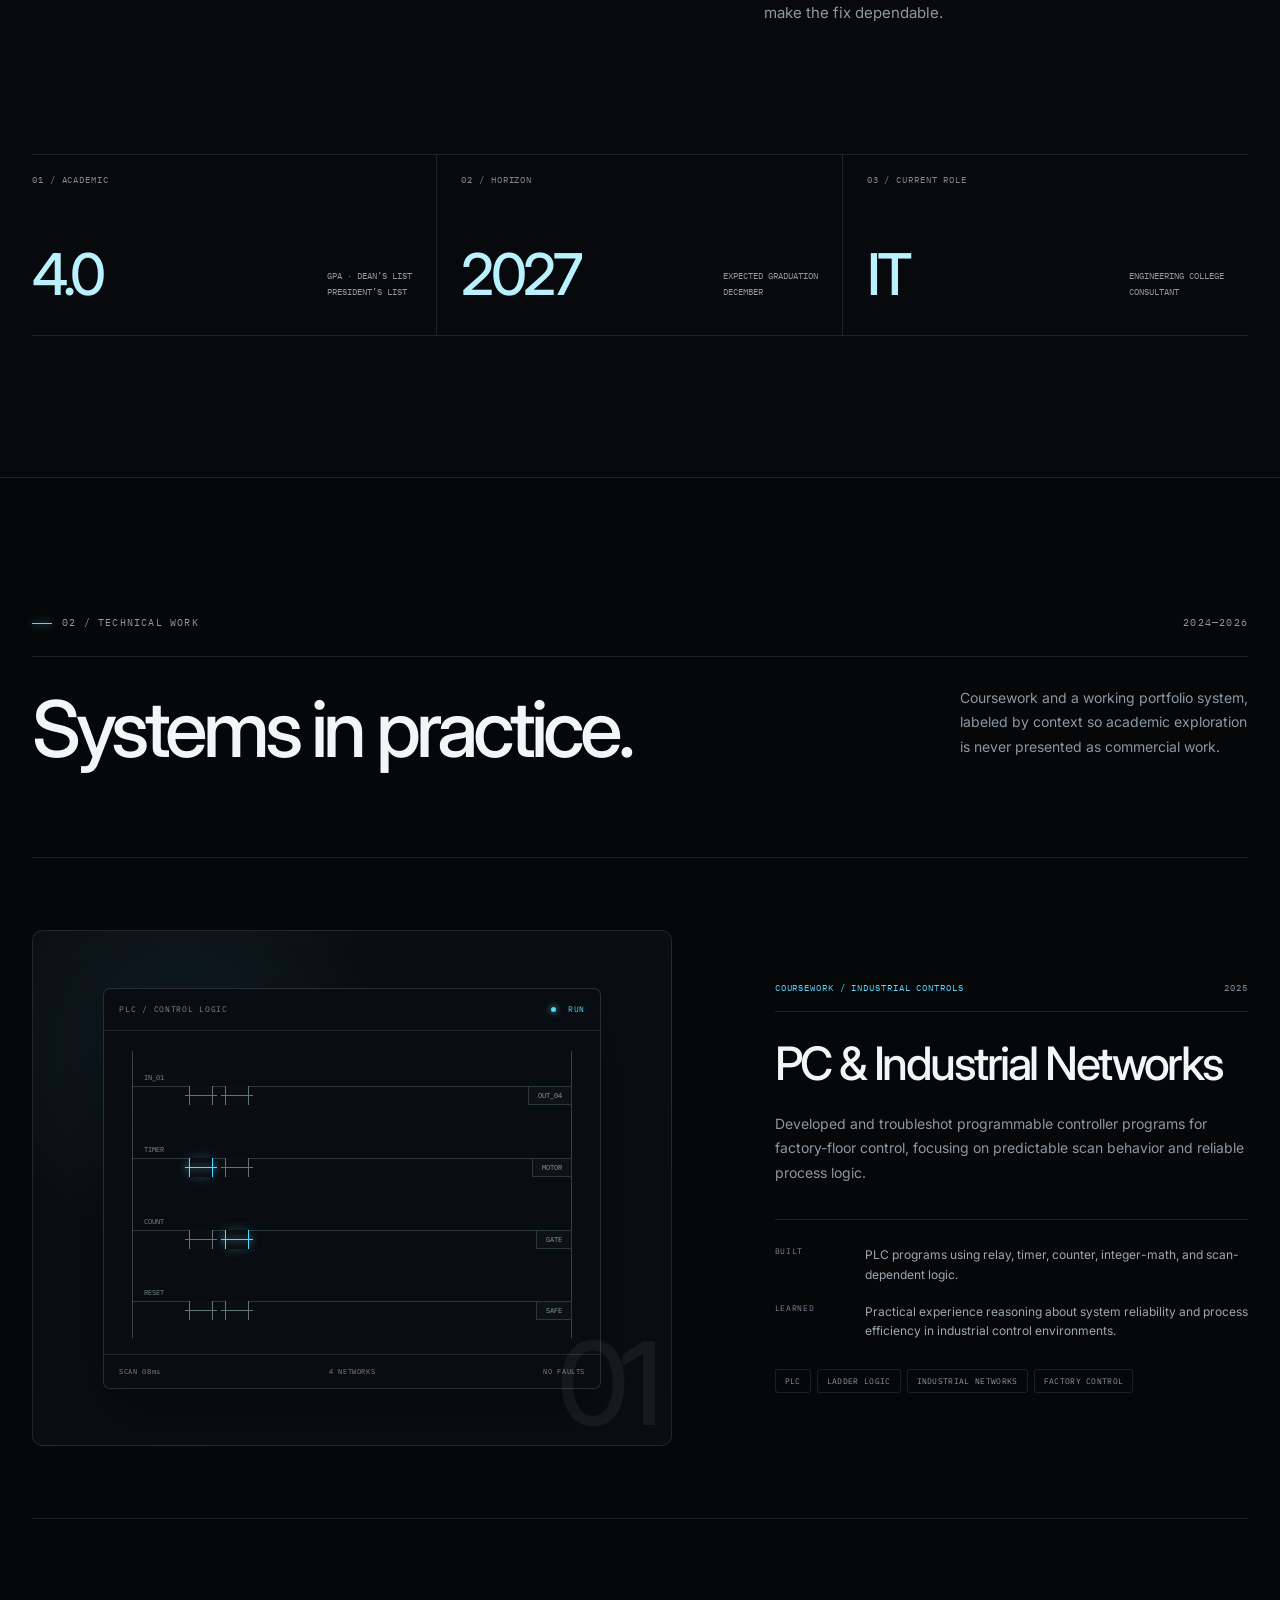
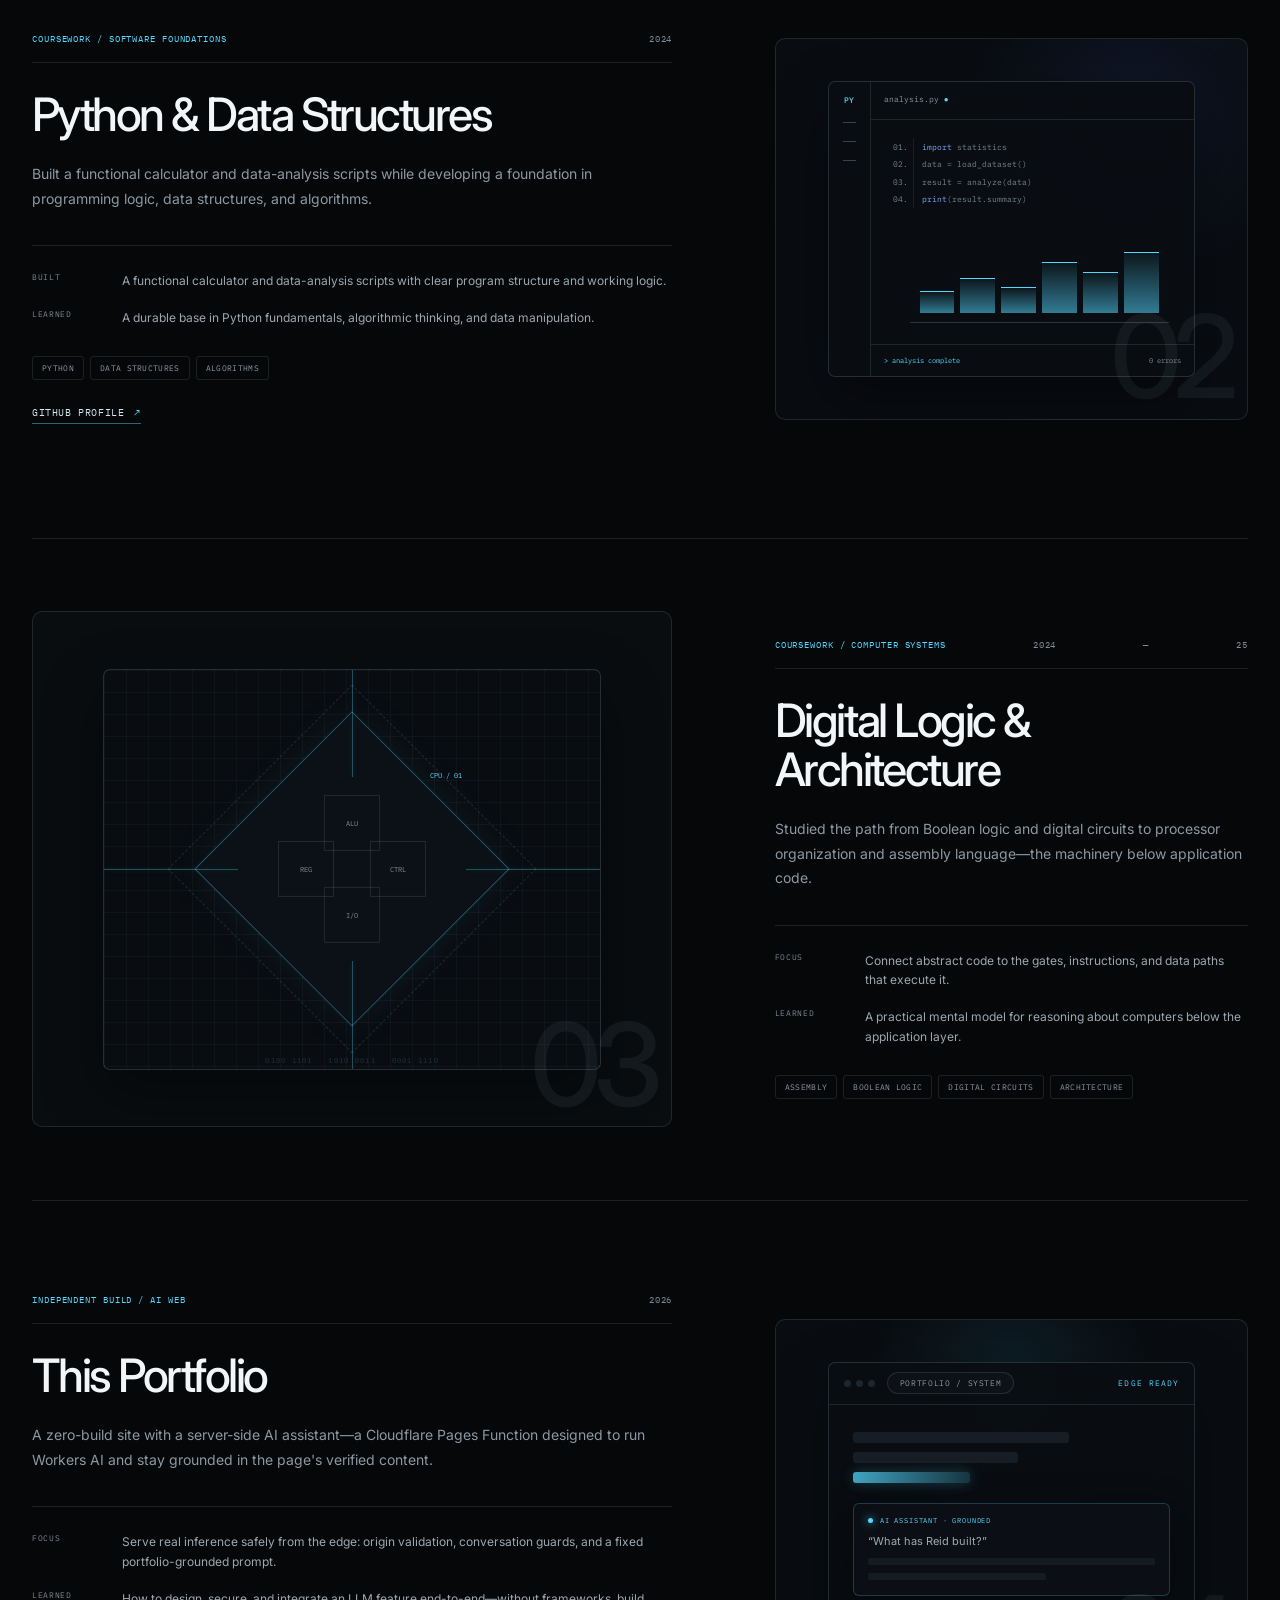
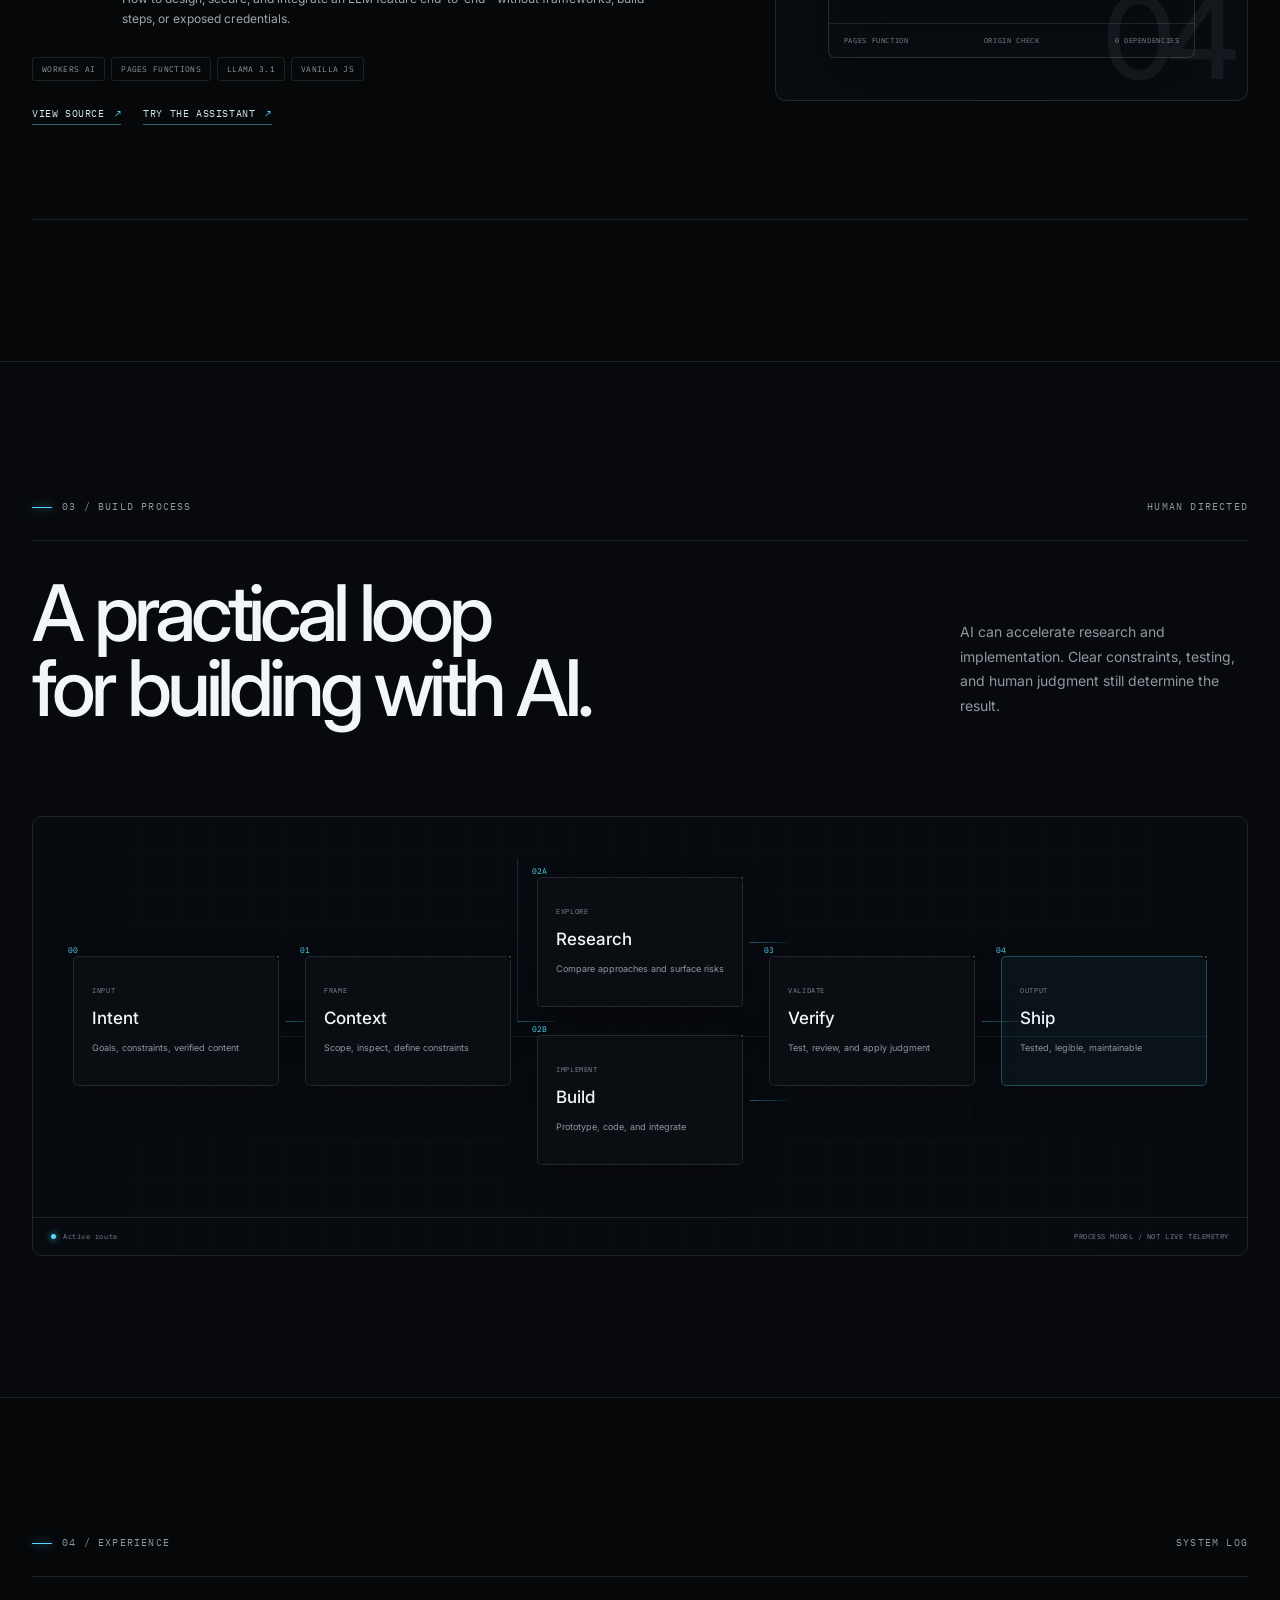
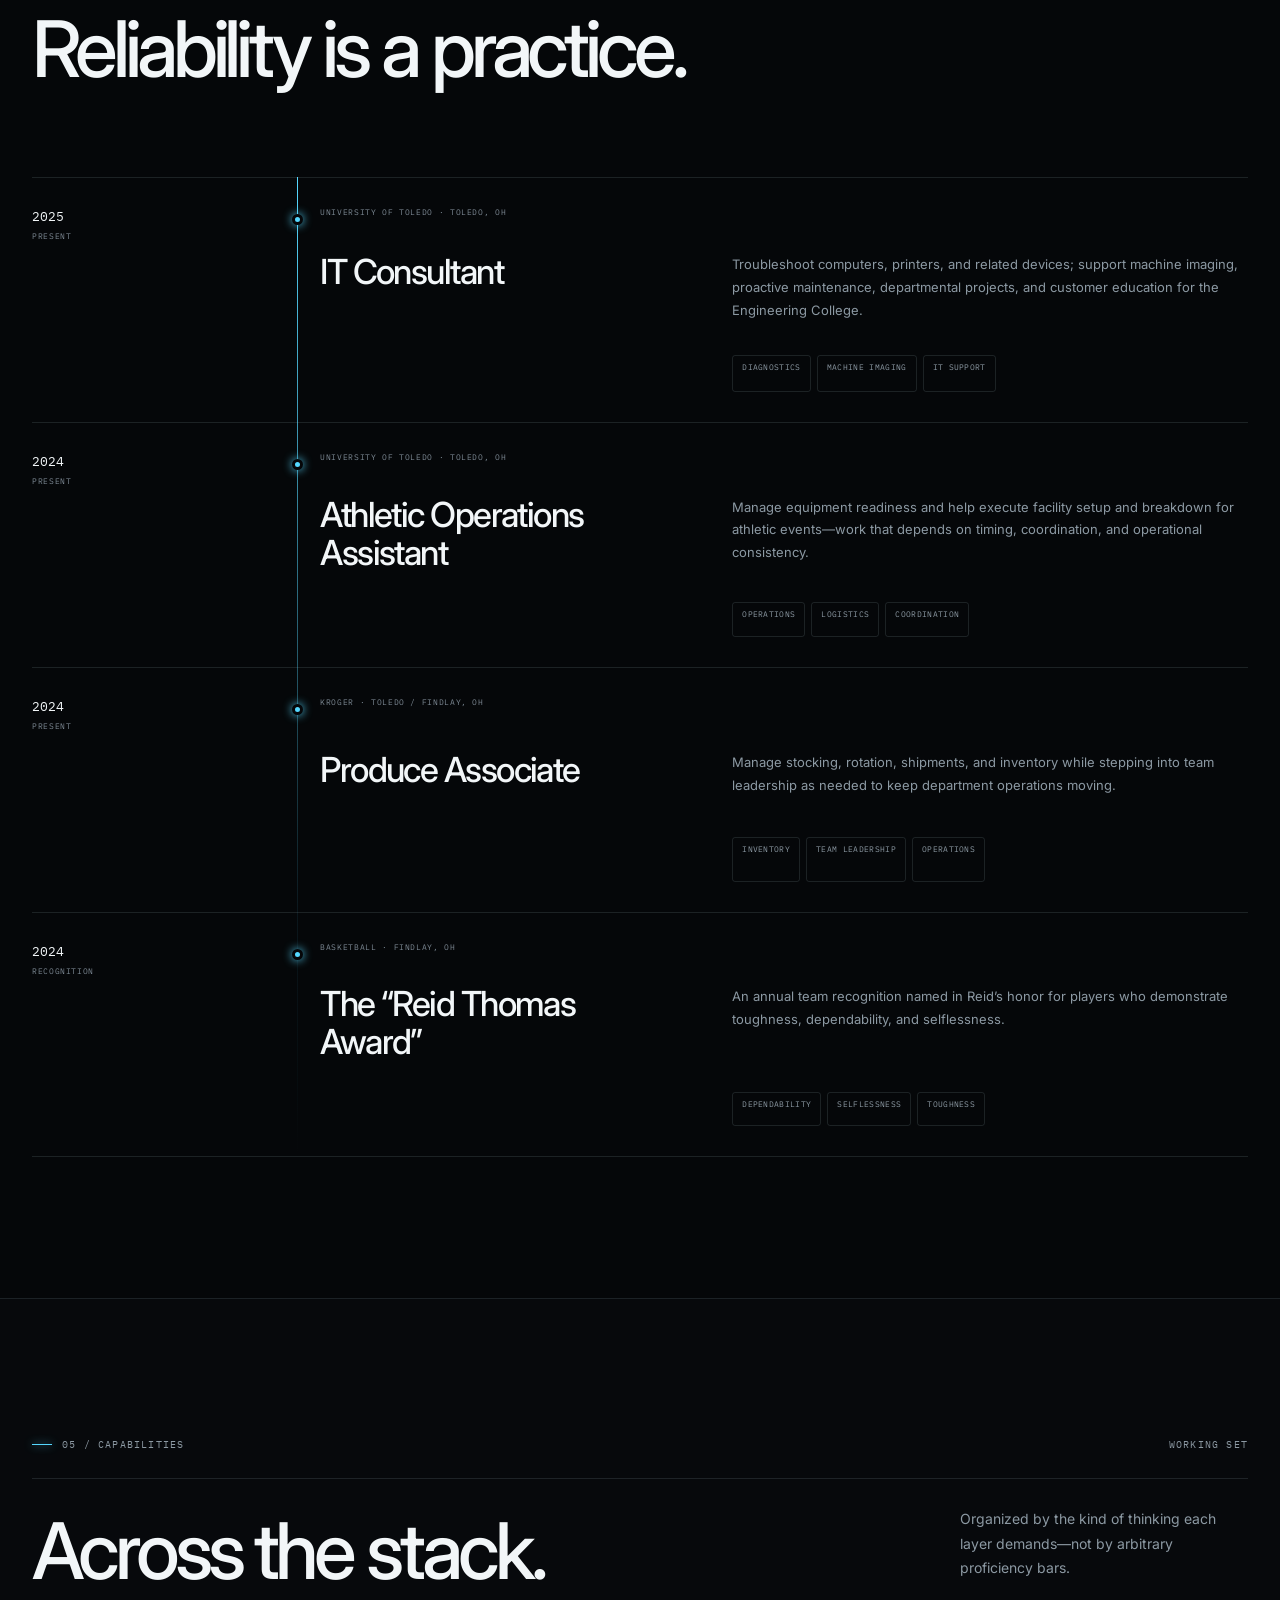
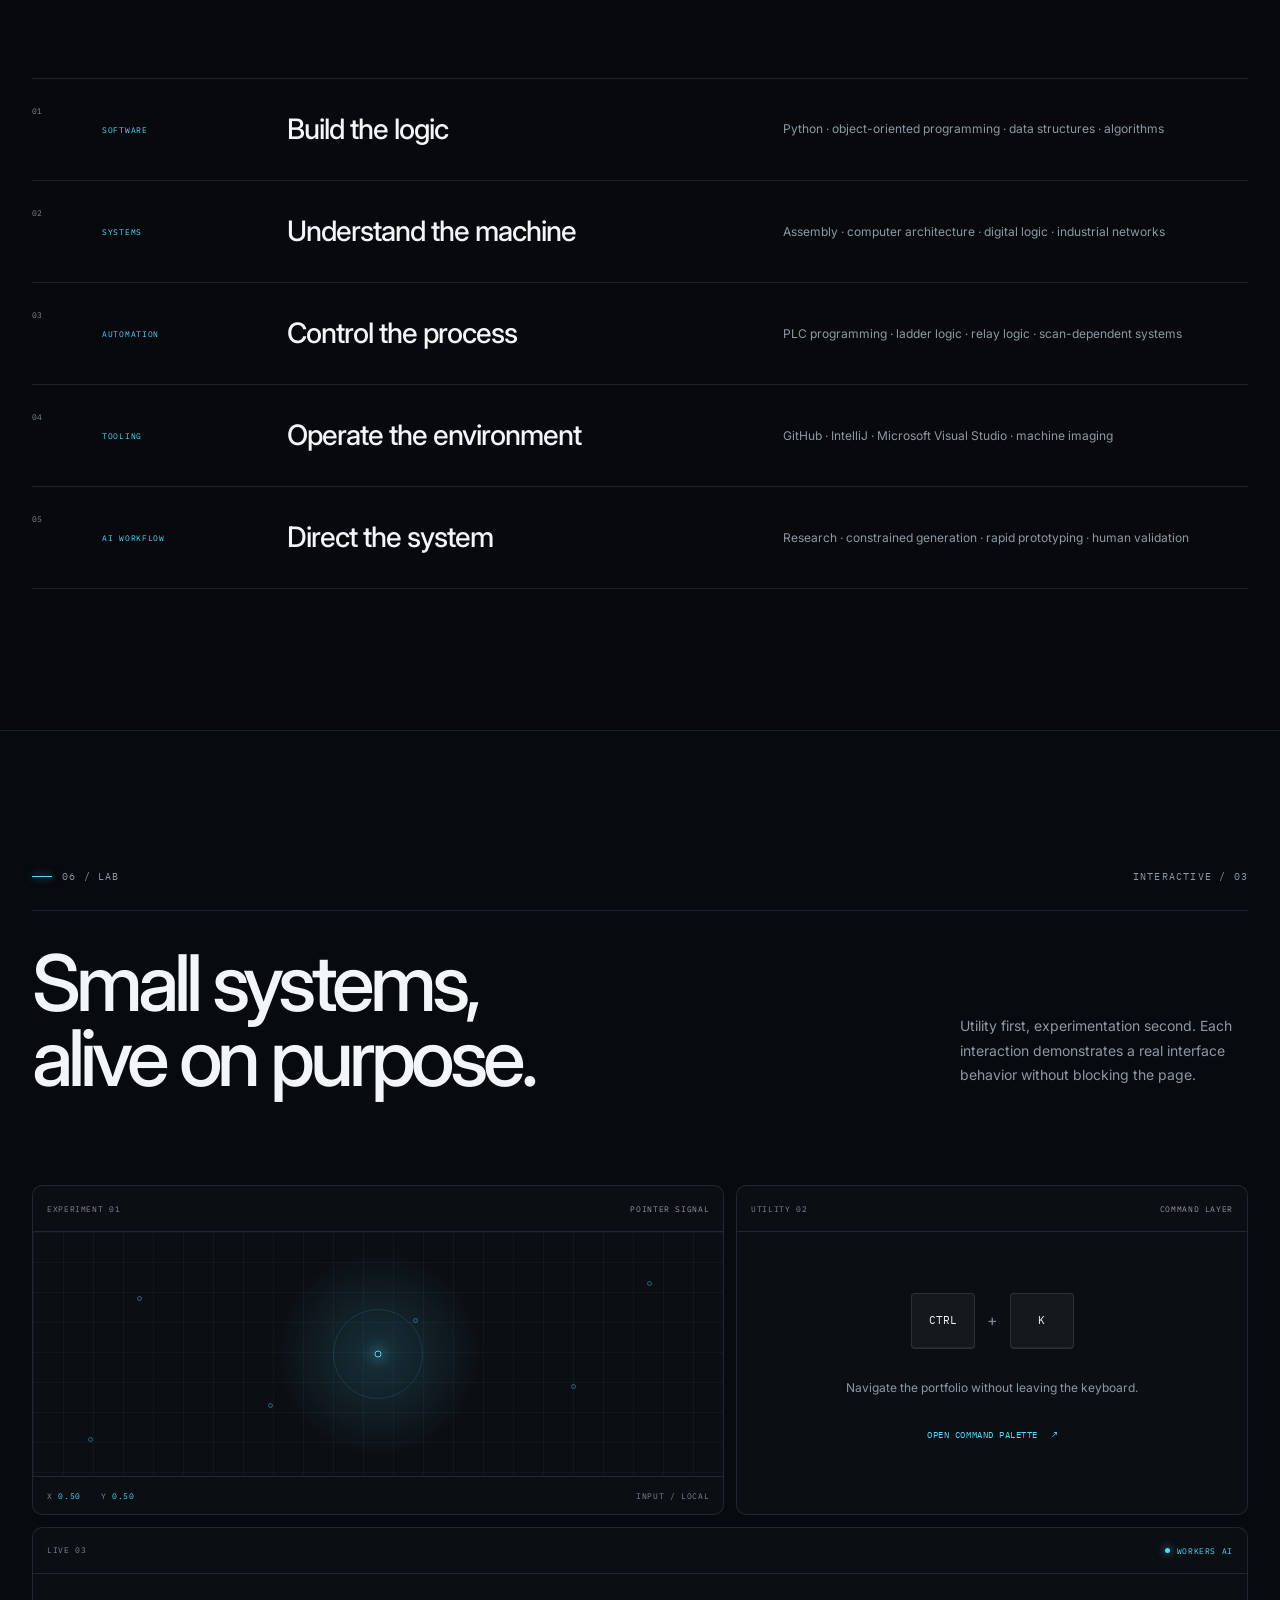
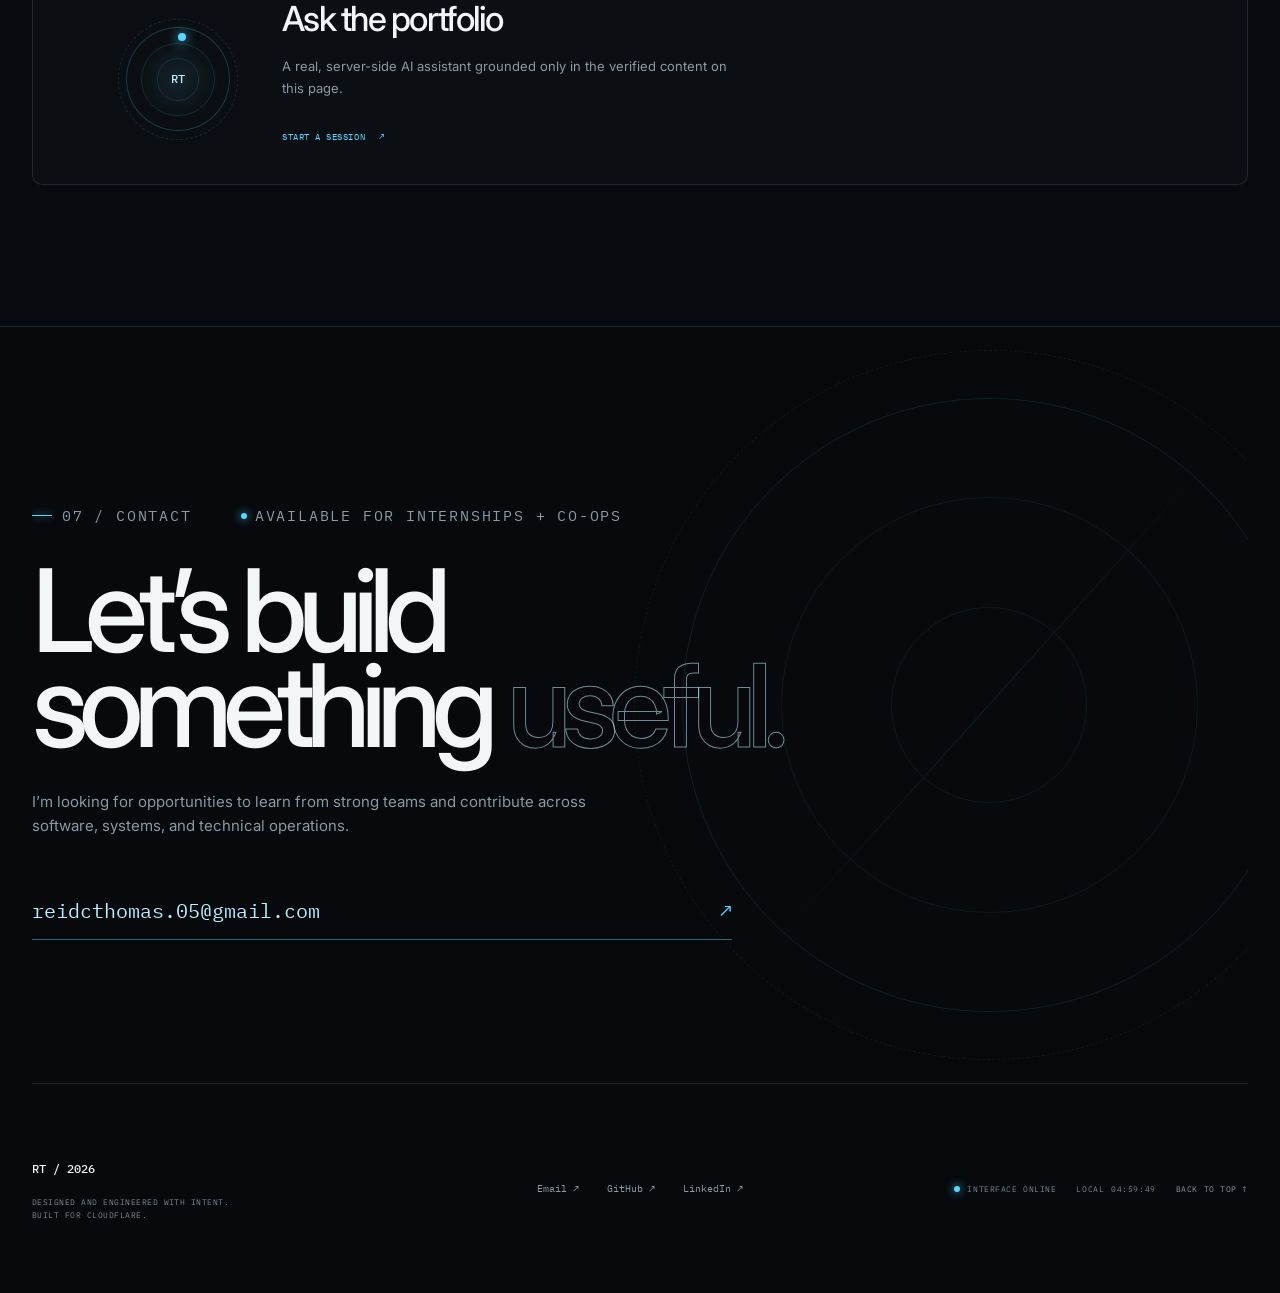
==== commit 681beb74: "Pre-launch fixes from Codex review Verified and applied the actionable findings from an independent " ====
--- a/index.html
+++ b/index.html
@@ -19,10 +19,10 @@
     />
     <meta property="og:type" content="website" />
     <meta property="og:locale" content="en_US" />
-    <meta property="og:url" content="https://reidthomas1827.github.io/" />
+    <meta property="og:url" content="https://reid-portfolio.pages.dev/" />
     <meta
       property="og:image"
-      content="https://reidthomas1827.github.io/og-image.png"
+      content="https://reid-portfolio.pages.dev/og-image.png"
     />
     <meta property="og:image:width" content="1200" />
     <meta property="og:image:height" content="630" />
@@ -38,9 +38,13 @@
     />
     <meta
       name="twitter:image"
-      content="https://reidthomas1827.github.io/og-image.png"
+      content="https://reid-portfolio.pages.dev/og-image.png"
     />
-    <link rel="canonical" href="https://reidthomas1827.github.io/" />
+    <meta
+      name="twitter:image:alt"
+      content="Reid Thomas portfolio — software, systems, and engineering"
+    />
+    <link rel="canonical" href="https://reid-portfolio.pages.dev/" />
     <title>Reid Thomas — Software, Systems &amp; AI Workflows</title>
     <script>
       document.documentElement.classList.replace("no-js", "js");
@@ -58,7 +62,7 @@
         "@context": "https://schema.org",
         "@type": "Person",
         "name": "Reid Thomas",
-        "url": "https://reidthomas1827.github.io/",
+        "url": "https://reid-portfolio.pages.dev/",
         "email": "mailto:reidcthomas.05@gmail.com",
         "sameAs": [
           "https://github.com/ReidThomas1827",
@@ -115,7 +119,7 @@
             data-command-open
             aria-label="Open command palette"
           >
-            <span>Command</span><kbd>⌘ K</kbd>
+            <span>Command</span><kbd data-shortcut-hint>⌘ K</kbd>
           </button>
         </div>
       </nav>
@@ -371,8 +375,8 @@
               <h2 id="projects-title">Systems in practice.</h2>
             </div>
             <p>
-              Coursework and academic builds, presented clearly as learning in
-              progress—not as commercial product work.
+              Coursework and a working portfolio system, labeled by context so
+              academic exploration is never presented as commercial work.
             </p>
           </header>
           <div class="project-list">
@@ -538,7 +542,10 @@
               <div class="project__body">
                 <div class="project__meta">
                   <span>Coursework / Computer systems</span
-                  ><time datetime="2024">2024—25</time>
+                  ><time datetime="2024">2024</time>—<time
+                    datetime="2025"
+                    >25</time
+                  >
                 </div>
                 <h3>Digital Logic &amp; Architecture</h3>
                 <p>
@@ -573,26 +580,27 @@
             <article class="project project--reverse" data-project data-reveal>
               <div
                 class="project__visual project__visual--site"
+                role="img"
                 aria-label="Stylized interface of this portfolio with its AI assistant"
               >
                 <div class="project-ui project-ui--site" aria-hidden="true">
                   <header>
                     <span><i></i><i></i><i></i></span>
-                    <b>reid-portfolio.pages.dev</b>
-                    <em>EDGE</em>
+                    <b>PORTFOLIO / SYSTEM</b>
+                    <em>EDGE READY</em>
                   </header>
                   <div class="site-preview">
                     <div class="site-preview__hero">
                       <i></i><i></i><i class="site-preview__accent"></i>
                     </div>
                     <div class="site-preview__chat">
-                      <small><b></b>WORKERS AI · LIVE</small>
+                      <small><b></b>AI ASSISTANT · GROUNDED</small>
                       <p>“What has Reid built?”</p>
                       <span></span><span></span>
                     </div>
                   </div>
                   <footer>
-                    <span>PAGES FUNCTION</span><span>ORIGIN VERIFIED</span
+                    <span>PAGES FUNCTION</span><span>ORIGIN CHECK</span
                     ><span>0 DEPENDENCIES</span>
                   </footer>
                 </div>
@@ -600,14 +608,14 @@
               </div>
               <div class="project__body">
                 <div class="project__meta">
-                  <span>AI-native web</span><time datetime="2026">2026</time>
+                  <span>Independent build / AI web</span
+                  ><time datetime="2026">2026</time>
                 </div>
                 <h3>This Portfolio</h3>
                 <p>
-                  A zero-build site with a real server-side AI assistant—a
-                  Cloudflare Pages Function running Workers AI, grounded in the
-                  page's verified content and shipped through an AI-assisted,
-                  human-reviewed workflow.
+                  A zero-build site with a server-side AI assistant—a Cloudflare
+                  Pages Function designed to run Workers AI and stay grounded in
+                  the page's verified content.
                 </p>
                 <dl class="project__detail">
                   <div>
@@ -621,7 +629,7 @@
                   <div>
                     <dt>Learned</dt>
                     <dd>
-                      How to design, secure, and deploy an LLM feature
+                      How to design, secure, and integrate an LLM feature
                       end-to-end—without frameworks, build steps, or exposed
                       credentials.
                     </dd>
@@ -633,9 +641,18 @@
                   <li>Llama 3.1</li>
                   <li>Vanilla JS</li>
                 </ul>
-                <button class="text-link" type="button" data-chat-open>
-                  Try the assistant <span aria-hidden="true">↗</span>
-                </button>
+                <div class="project__actions">
+                  <a
+                    class="text-link"
+                    href="https://github.com/ReidThomas1827/ReidThomas1827.github.io"
+                    target="_blank"
+                    rel="noopener noreferrer"
+                    >View source <span aria-hidden="true">↗</span></a
+                  >
+                  <button class="text-link" type="button" data-chat-open>
+                    Try the assistant <span aria-hidden="true">↗</span>
+                  </button>
+                </div>
               </div>
             </article>
           </div>
@@ -924,7 +941,7 @@
             <article class="lab-card" data-reveal>
               <header><span>UTILITY 02</span><b>COMMAND LAYER</b></header>
               <div class="lab-command">
-                <kbd>CTRL</kbd><i>+</i><kbd>K</kbd>
+                <kbd data-shortcut-mod>CTRL</kbd><i>+</i><kbd>K</kbd>
                 <p>Navigate the portfolio without leaving the keyboard.</p>
                 <button type="button" data-command-open>
                   Open command palette <span>↗</span>
--- a/styles.css
+++ b/styles.css
@@ -1514,6 +1514,7 @@
 button.text-link {
   background: transparent;
   cursor: pointer;
+  padding: 0 0 5px;
 }
 .project__body {
   min-width: 0;
@@ -1600,6 +1601,11 @@
 }
 .text-link:hover span {
   transform: translate(3px, -3px);
+}
+.project__actions {
+  display: flex;
+  flex-wrap: wrap;
+  gap: 22px;
 }
 
 /* Workflow */
@@ -2681,6 +2687,11 @@
   min-height: 68px;
   padding: 0 18px;
   border-bottom: 1px solid var(--border);
+  transition: border-color var(--duration-micro) var(--ease-out-expo);
+}
+.command-search:focus-within {
+  border-bottom-color: var(--accent);
+  box-shadow: 0 1px 0 0 var(--accent);
 }
 .command-search span {
   color: var(--accent);
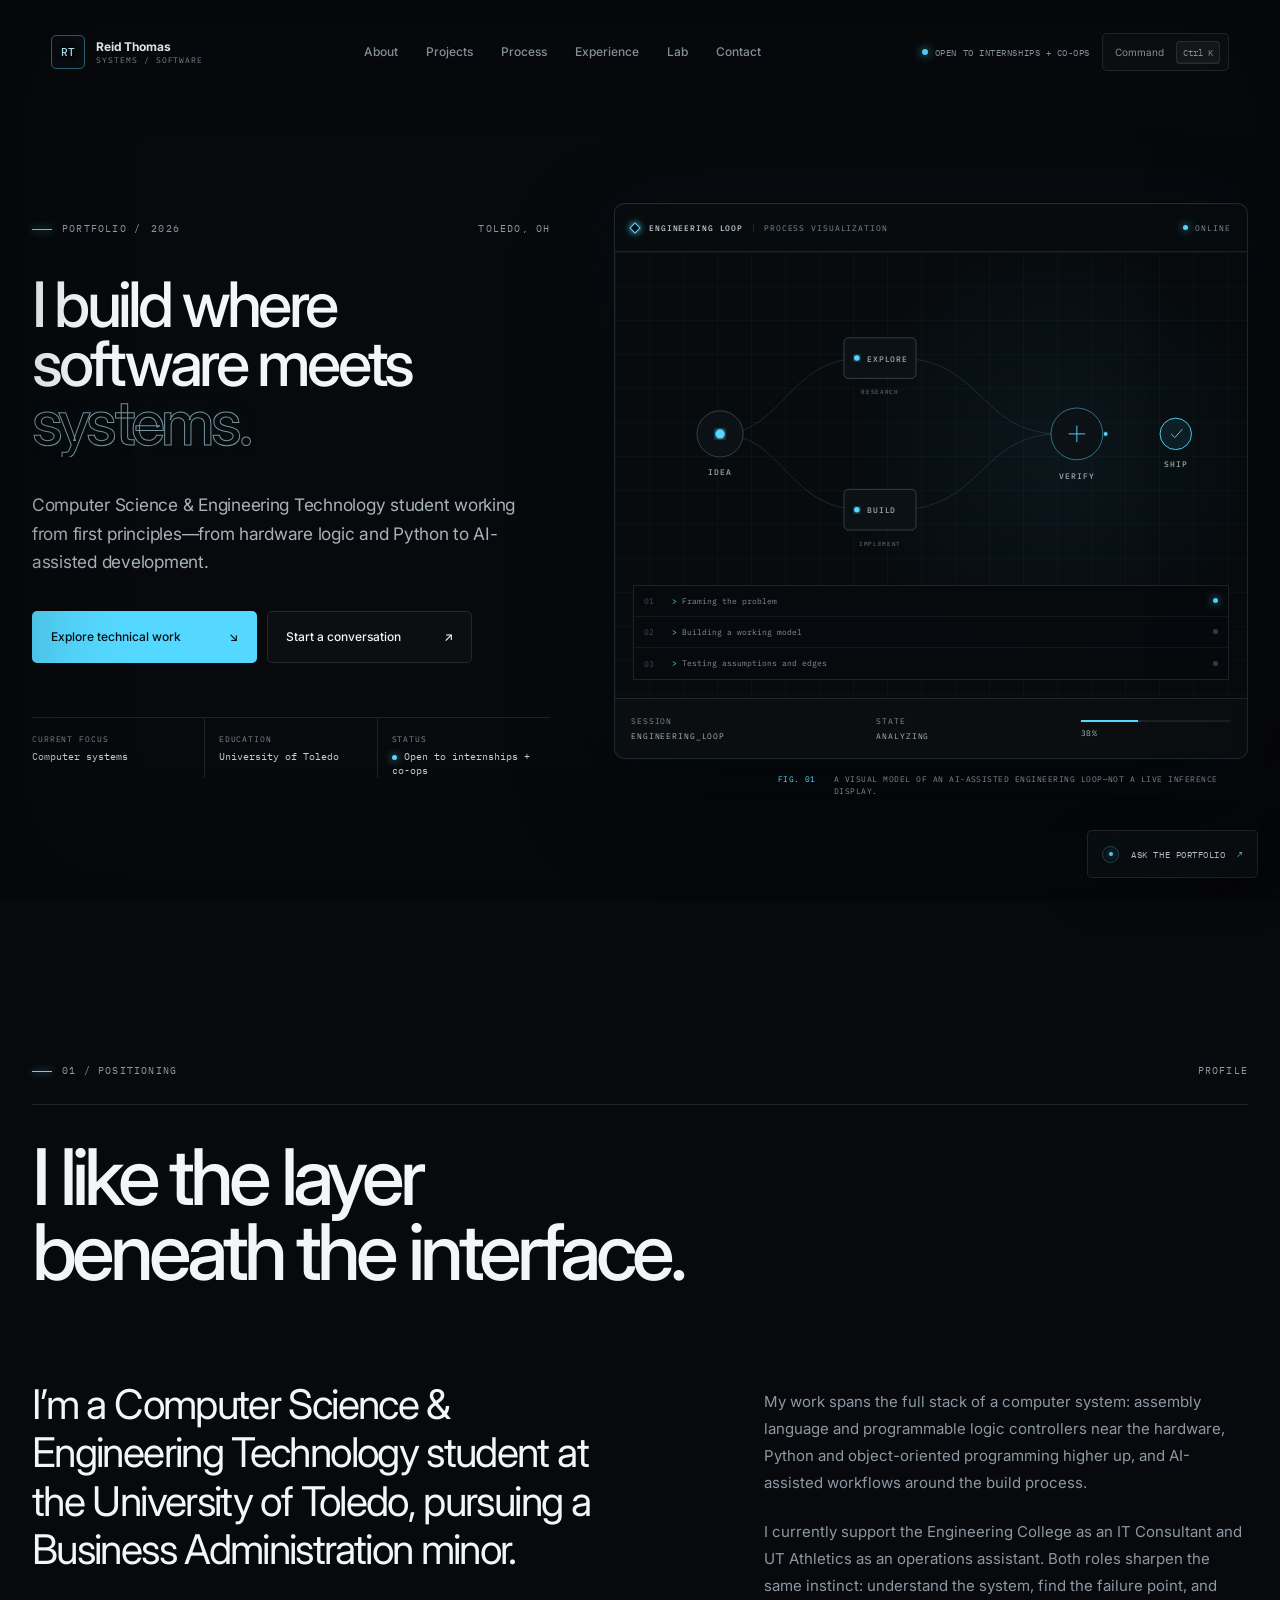
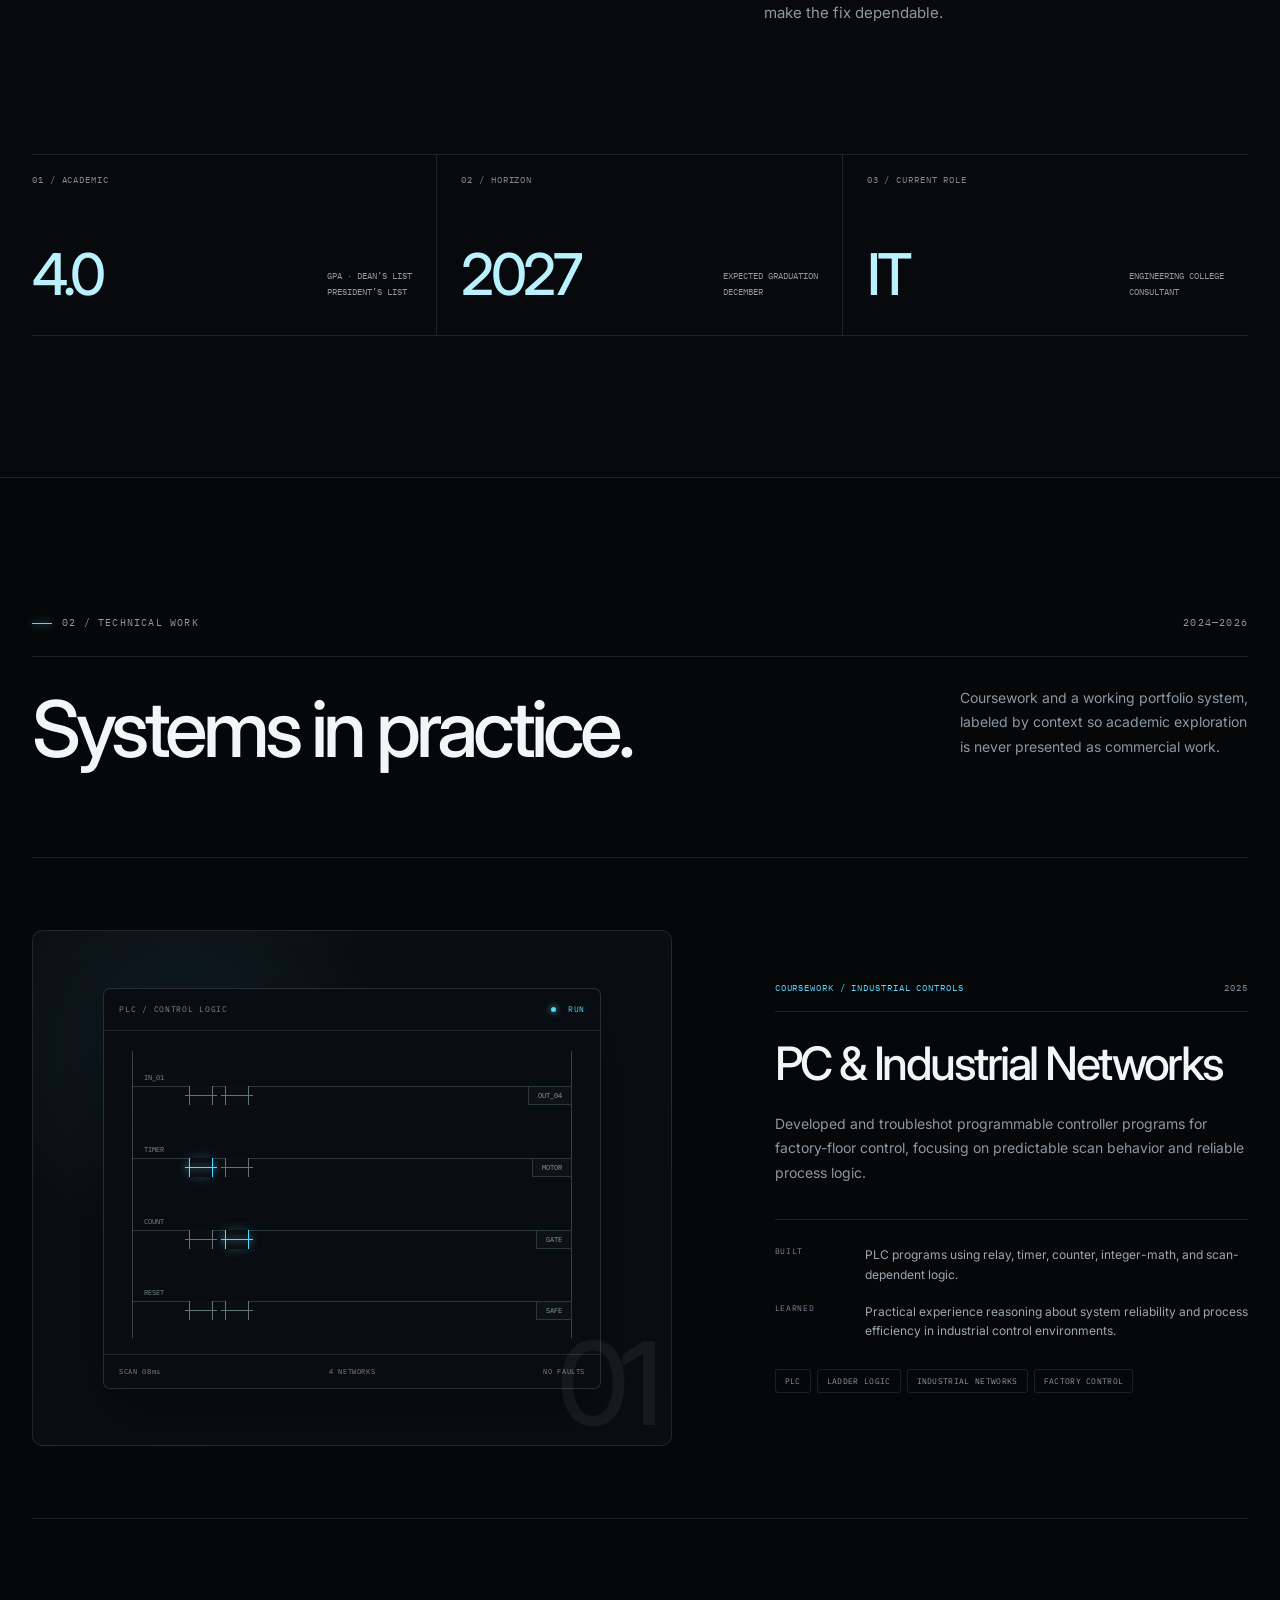
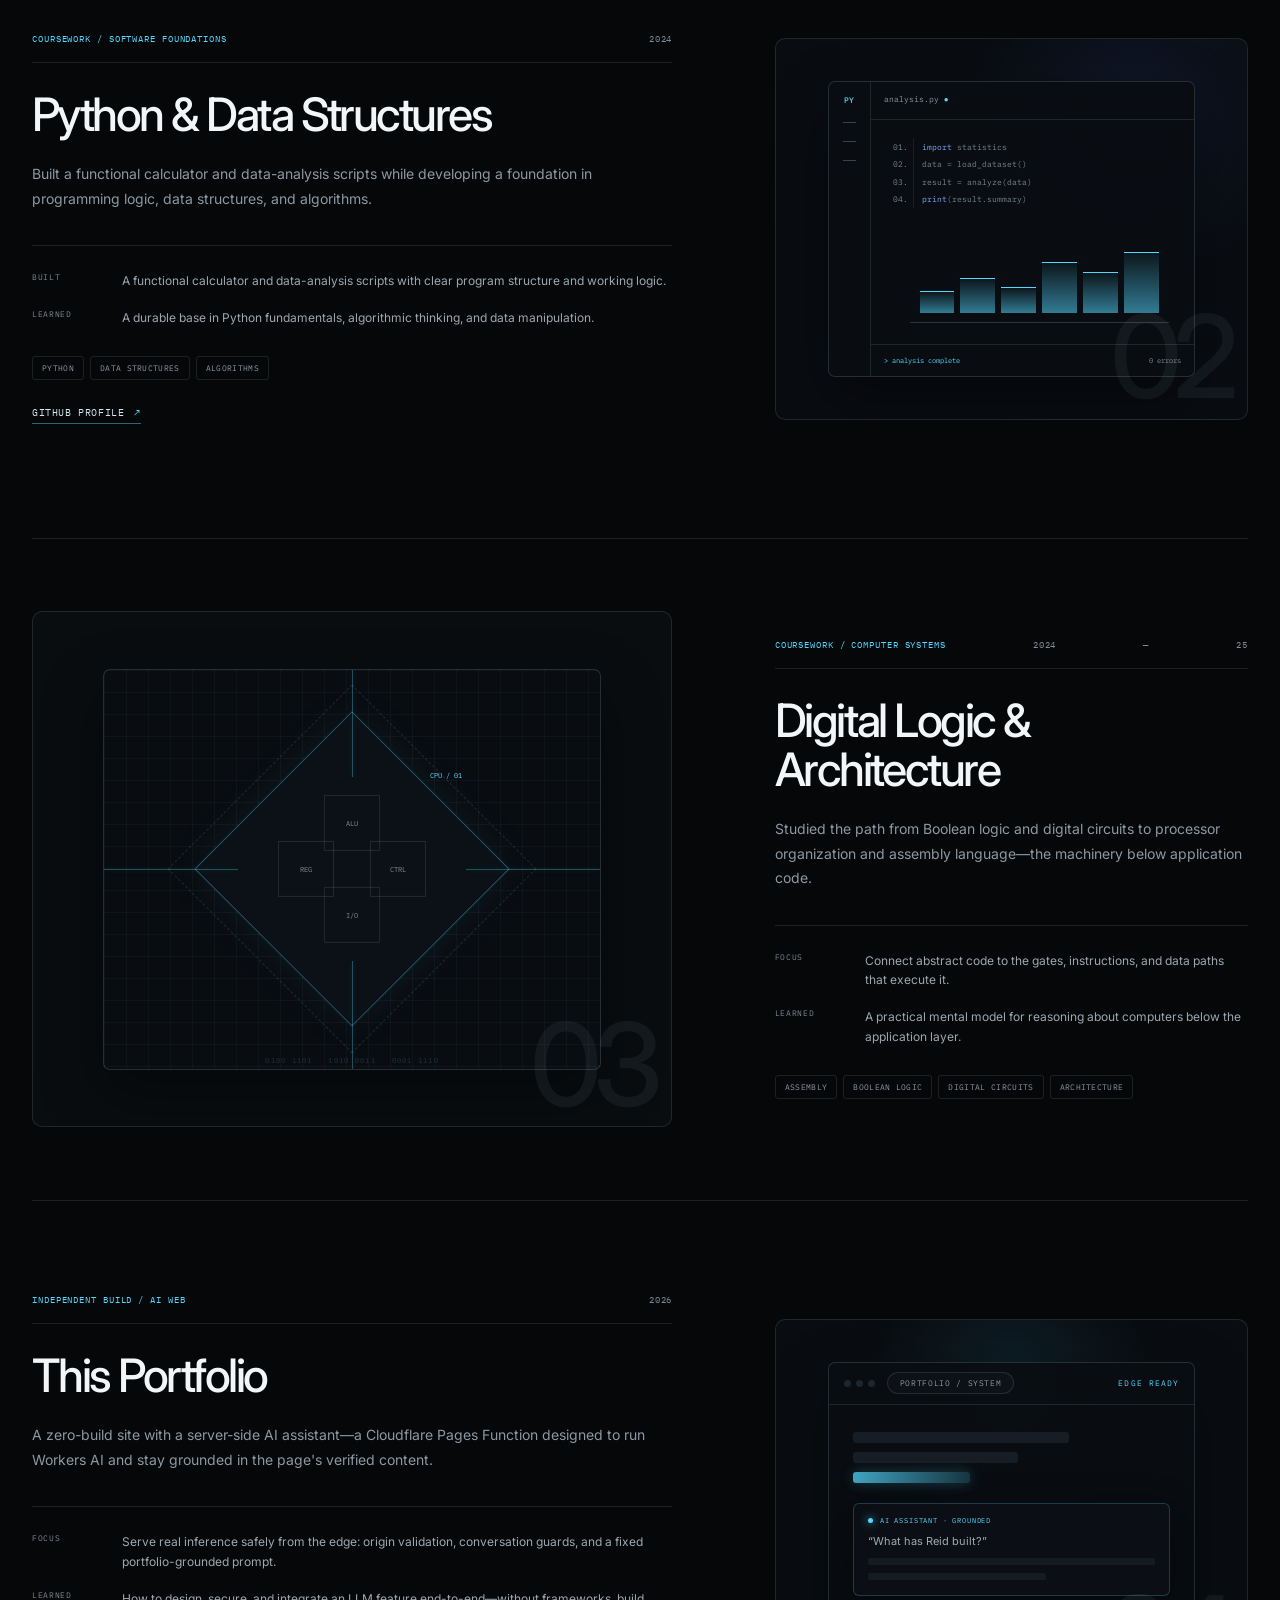
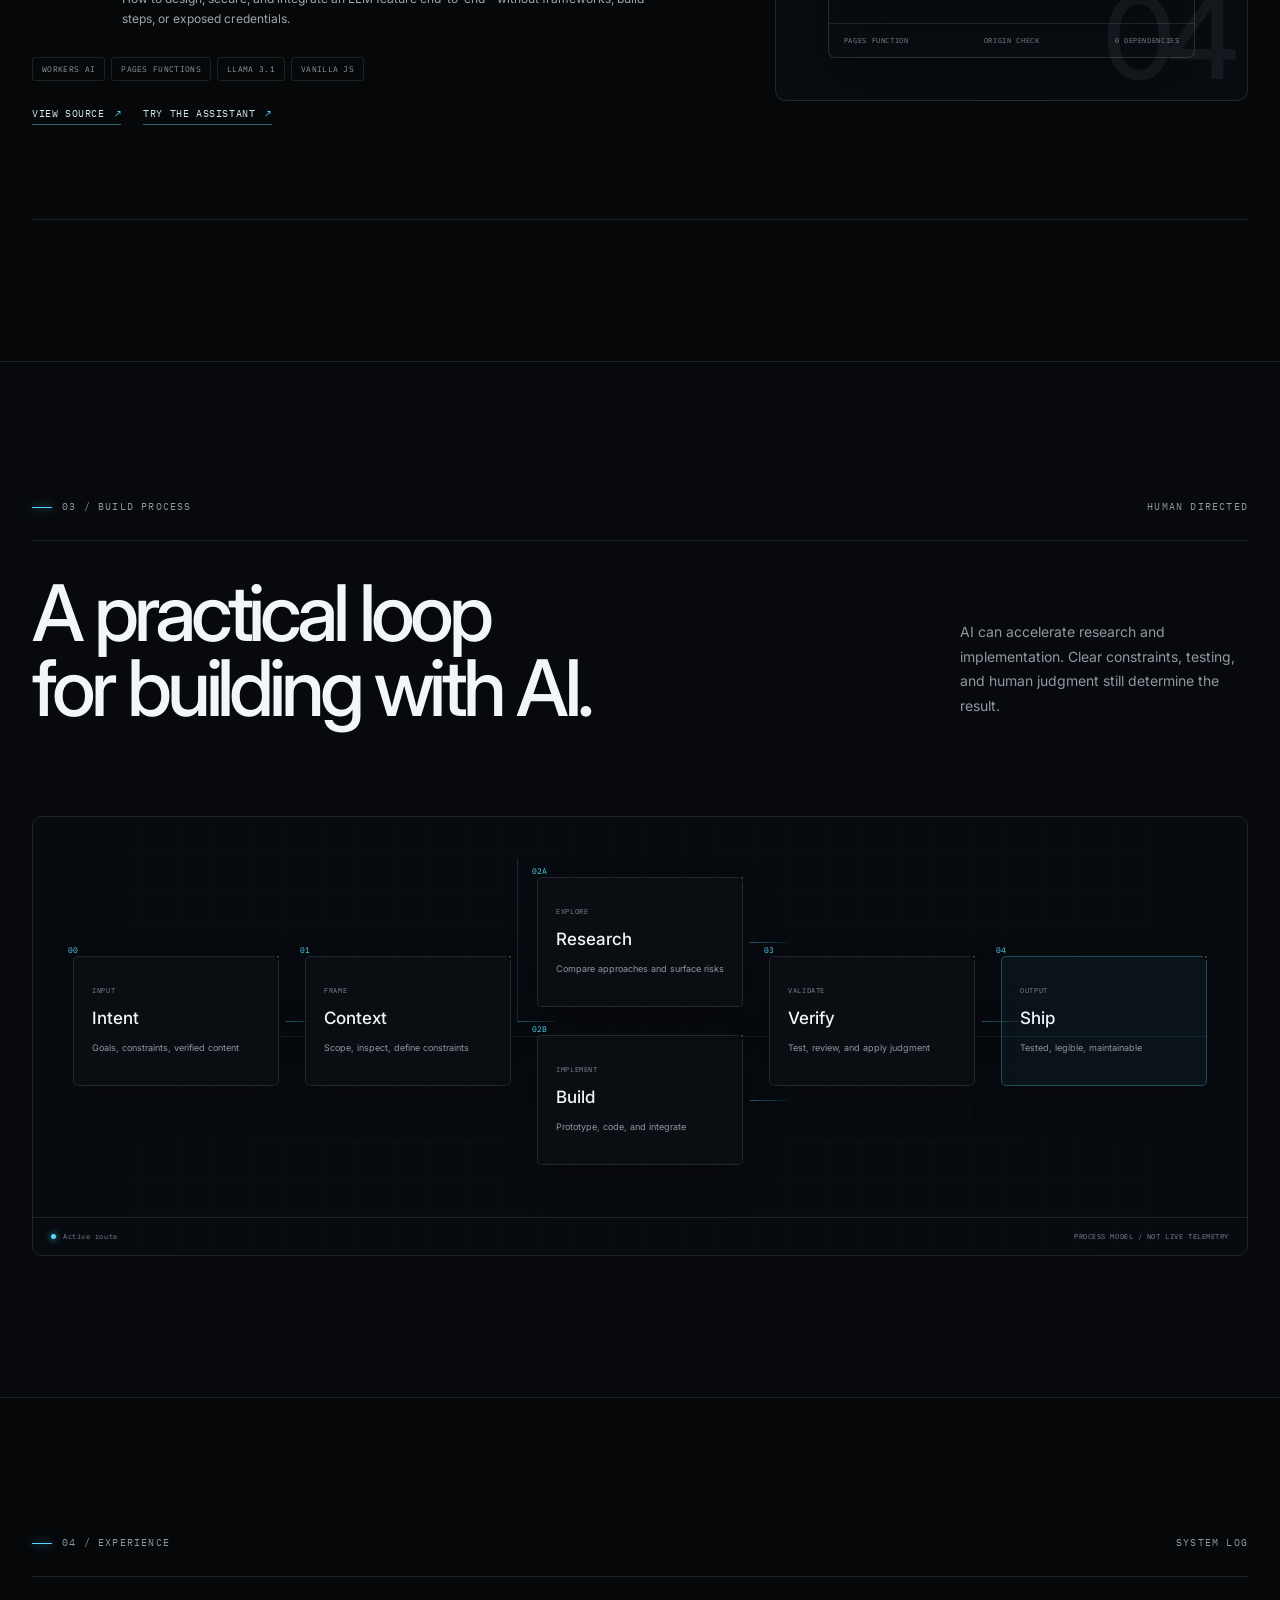
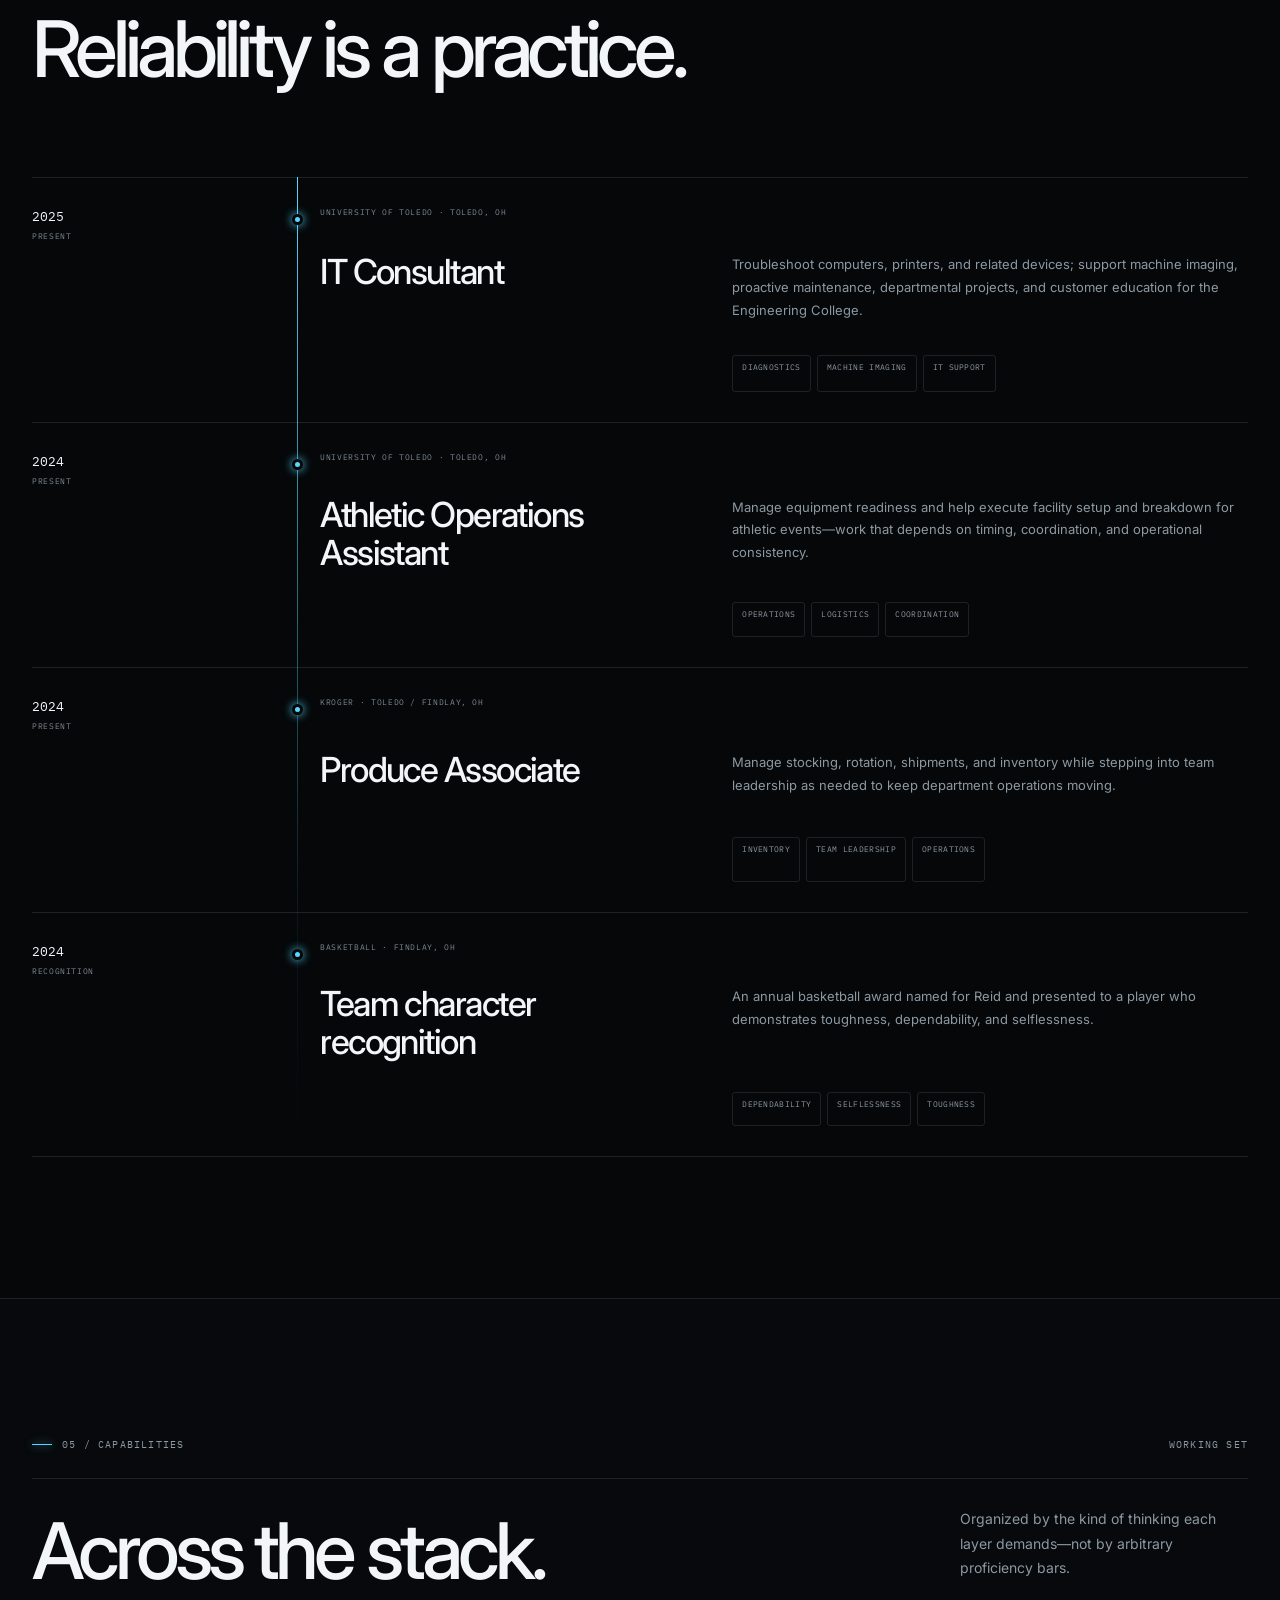
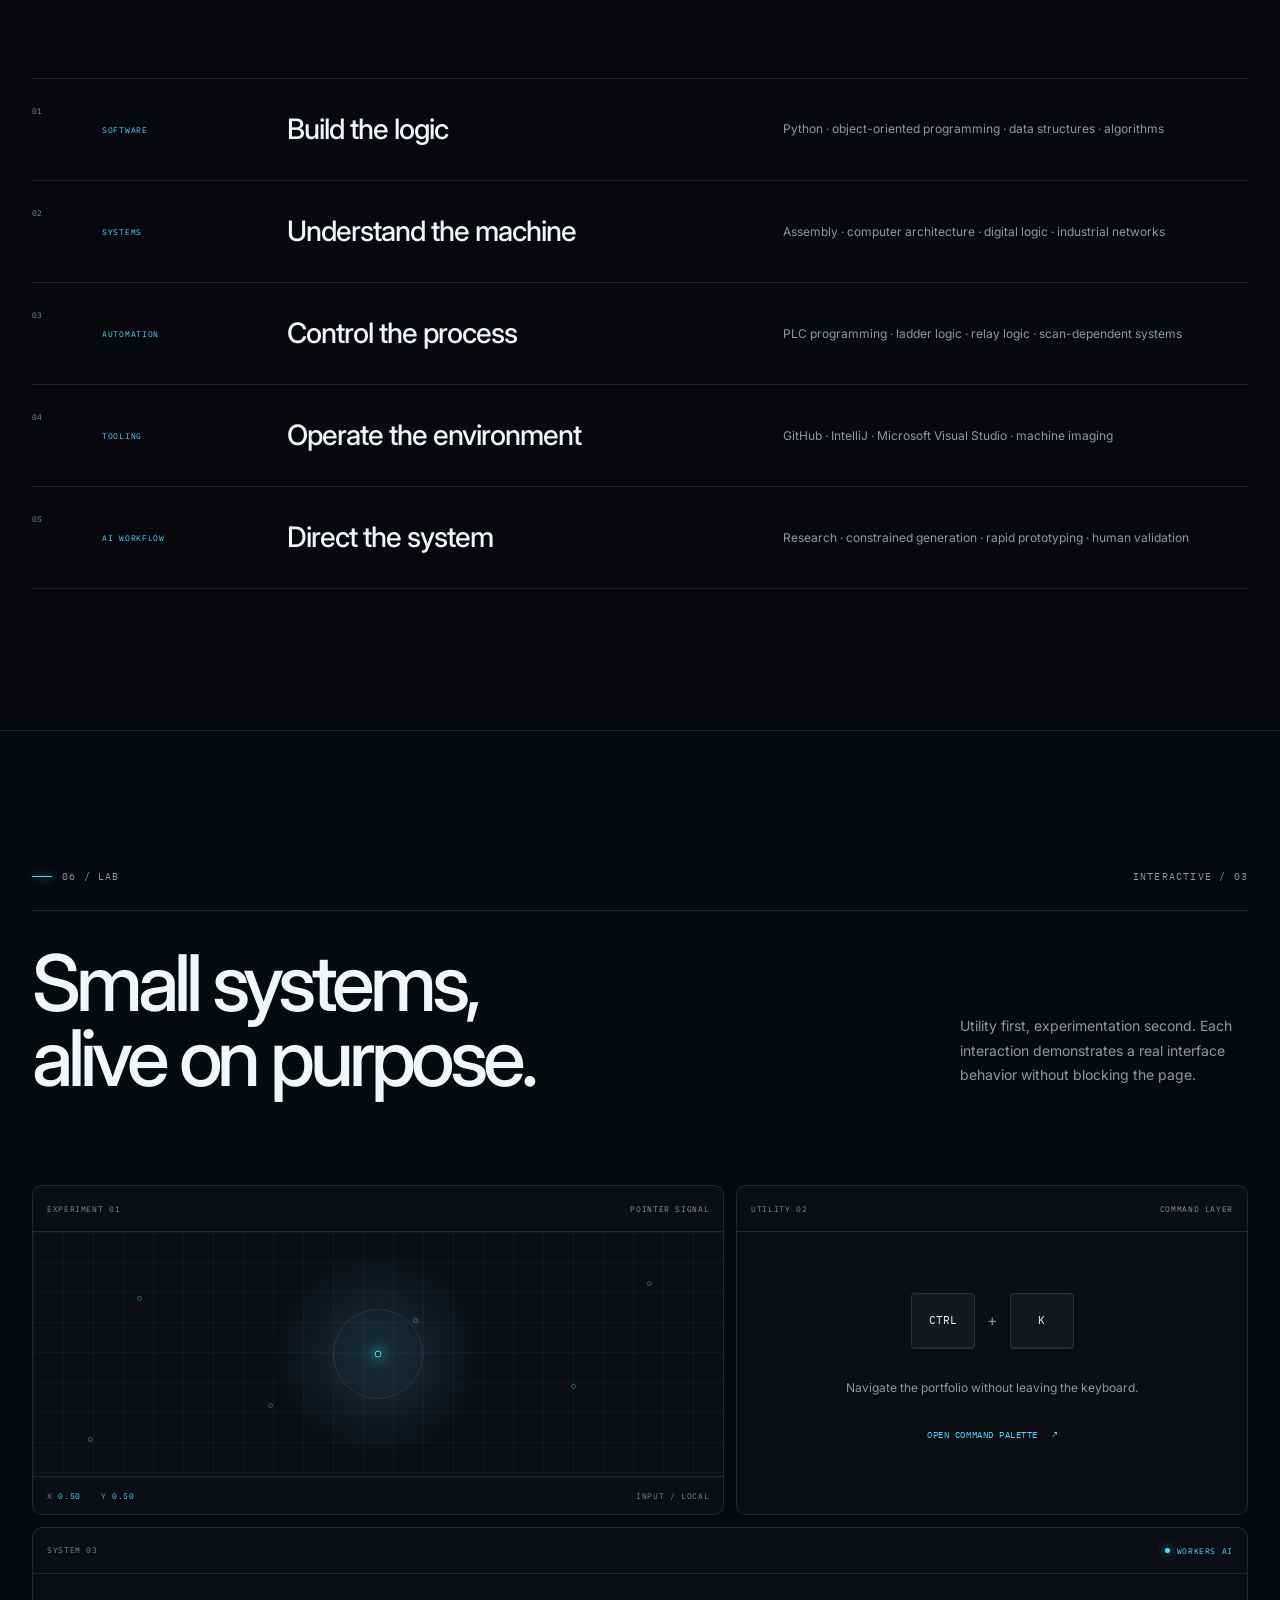
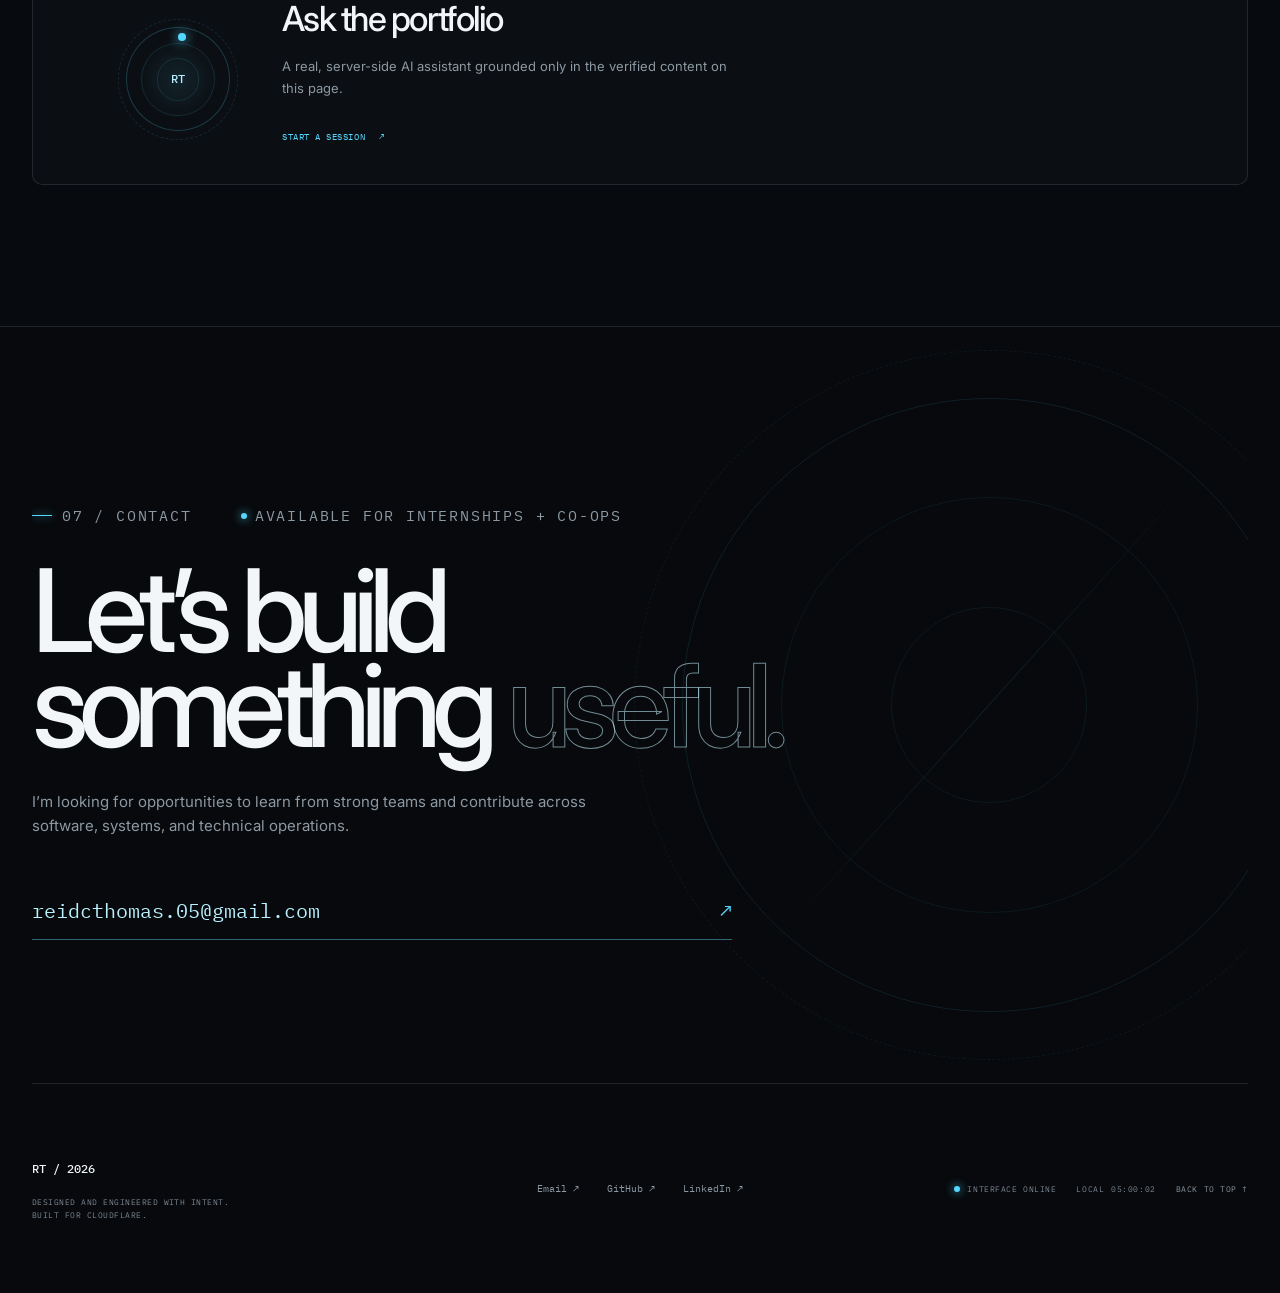
==== commit 7c50e02b: "Harden modals, chat endpoint, and lab a11y Address the three remaining Codex findings:  - Modals: ch" ====
--- a/index.html
+++ b/index.html
@@ -542,8 +542,7 @@
               <div class="project__body">
                 <div class="project__meta">
                   <span>Coursework / Computer systems</span
-                  ><time datetime="2024">2024</time>—<time
-                    datetime="2025"
+                  ><time datetime="2024">2024</time>—<time datetime="2025"
                     >25</time
                   >
                 </div>
@@ -813,10 +812,11 @@
               <div class="timeline__marker"><i></i></div>
               <article>
                 <p>Basketball · Findlay, OH</p>
-                <h3>The “Reid Thomas Award”</h3>
+                <h3>Team character recognition</h3>
                 <p>
-                  An annual team recognition named in Reid’s honor for players
-                  who demonstrate toughness, dependability, and selflessness.
+                  An annual basketball award named for Reid and presented to a
+                  player who demonstrates toughness, dependability, and
+                  selflessness.
                 </p>
                 <ul class="tag-list">
                   <li>Dependability</li>
@@ -932,7 +932,7 @@
               <div class="signal-field" aria-hidden="true">
                 <i></i><i></i><i></i><i></i><i></i><i></i><span></span>
               </div>
-              <footer>
+              <footer aria-hidden="true">
                 <span>X <b data-signal-x>0.50</b></span
                 ><span>Y <b data-signal-y>0.50</b></span
                 ><span>INPUT / LOCAL</span>
@@ -950,7 +950,7 @@
             </article>
             <article class="lab-card lab-card--assistant" data-reveal>
               <header>
-                <span>LIVE 03</span><b><i></i>WORKERS AI</b>
+                <span>SYSTEM 03</span><b><i></i>WORKERS AI</b>
               </header>
               <div class="lab-assistant">
                 <div class="lab-assistant__orb" aria-hidden="true">
--- a/styles.css
+++ b/styles.css
@@ -3269,7 +3269,12 @@
     font-size: clamp(3.7rem, 18vw, 7rem);
   }
   .contact__content .eyebrow span:last-child {
-    display: none;
+    display: flex;
+  }
+  .contact__content .eyebrow {
+    flex-direction: column;
+    align-items: flex-start;
+    gap: 10px;
   }
   .contact__email {
     font-size: clamp(11px, 3.6vw, 16px);
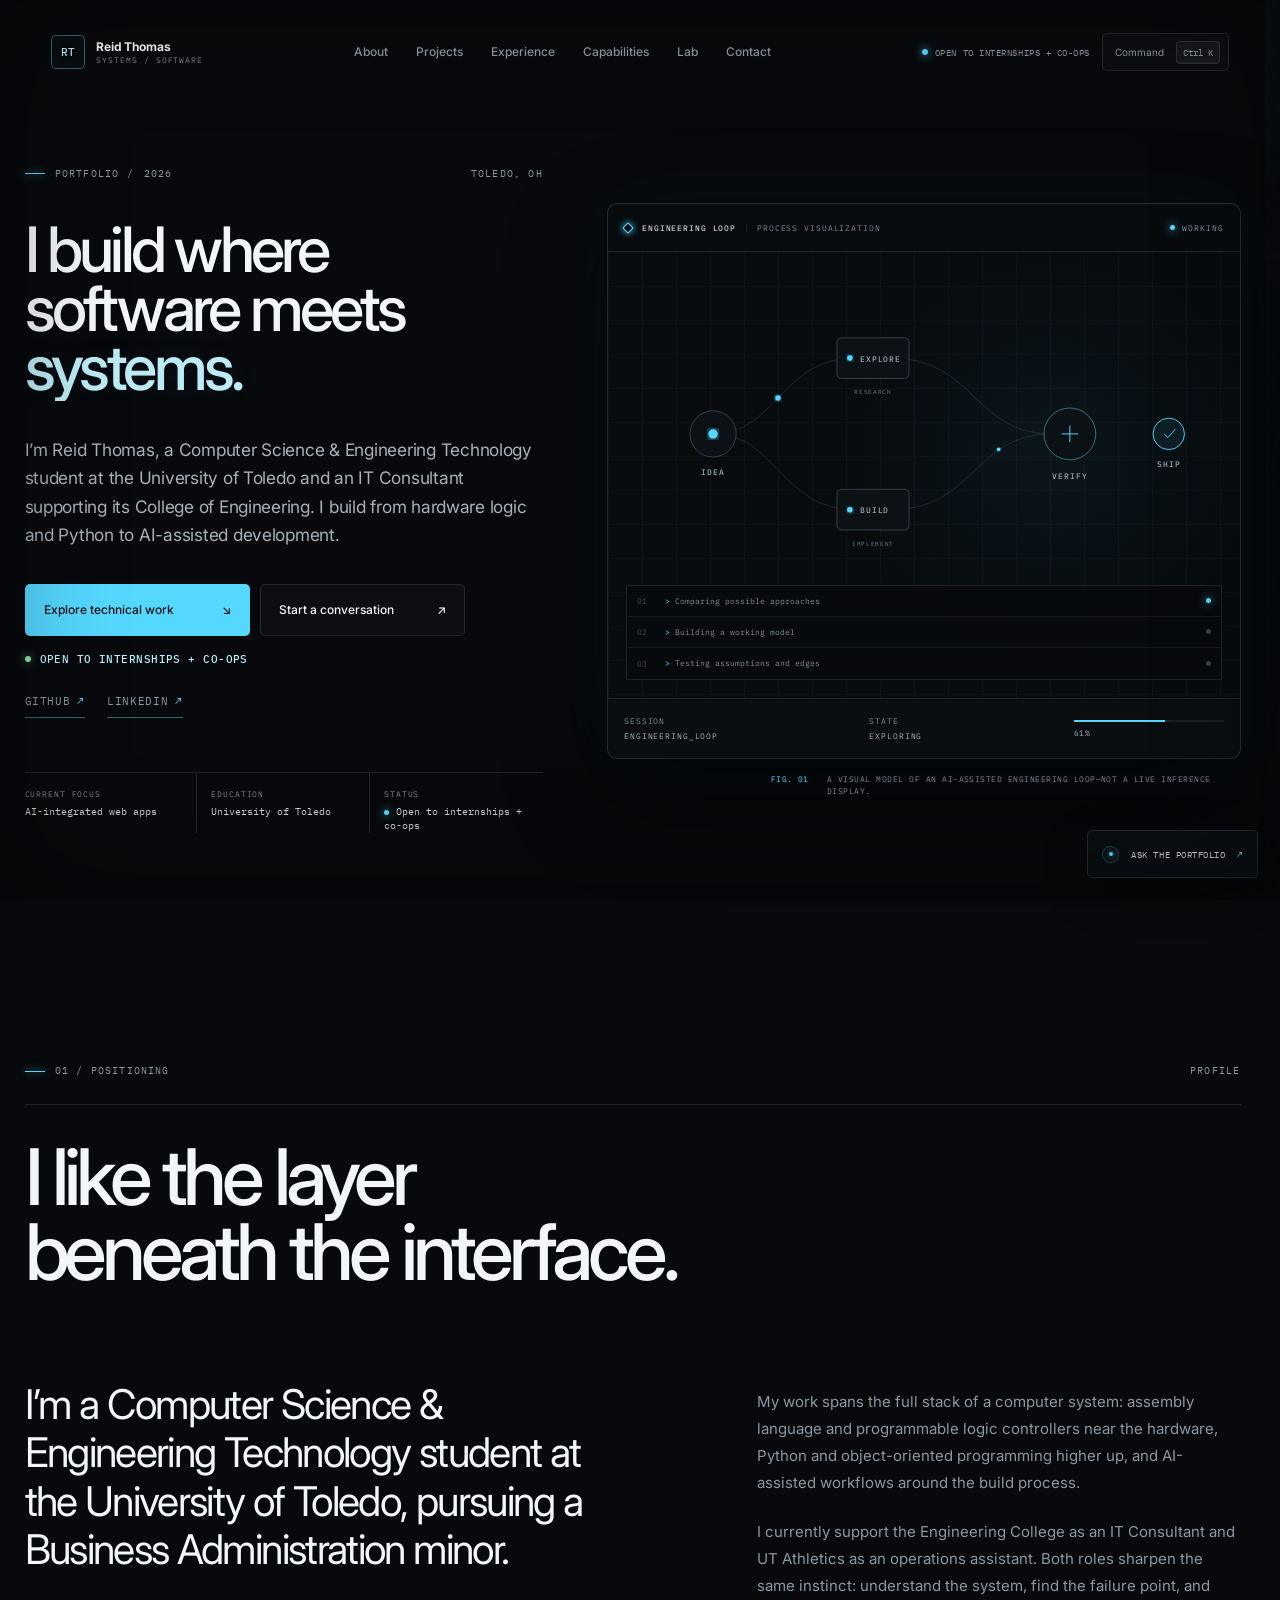
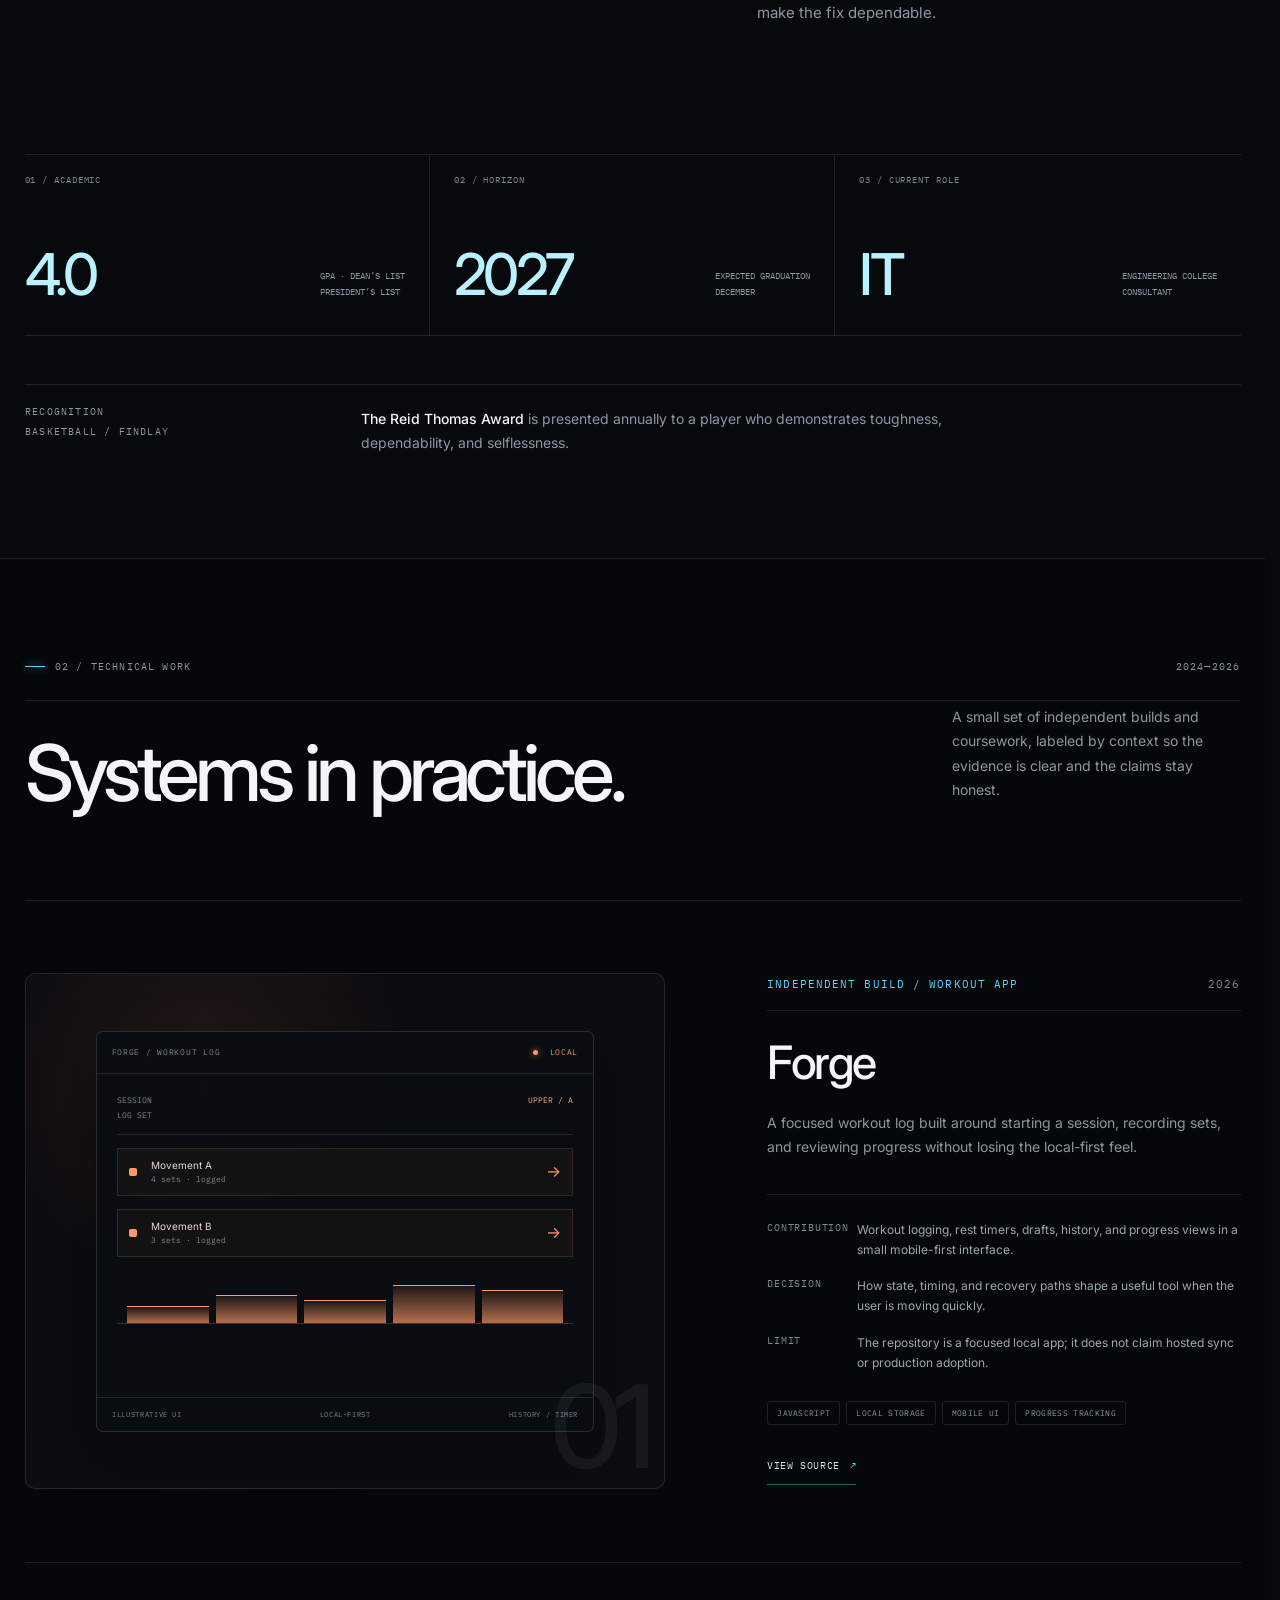
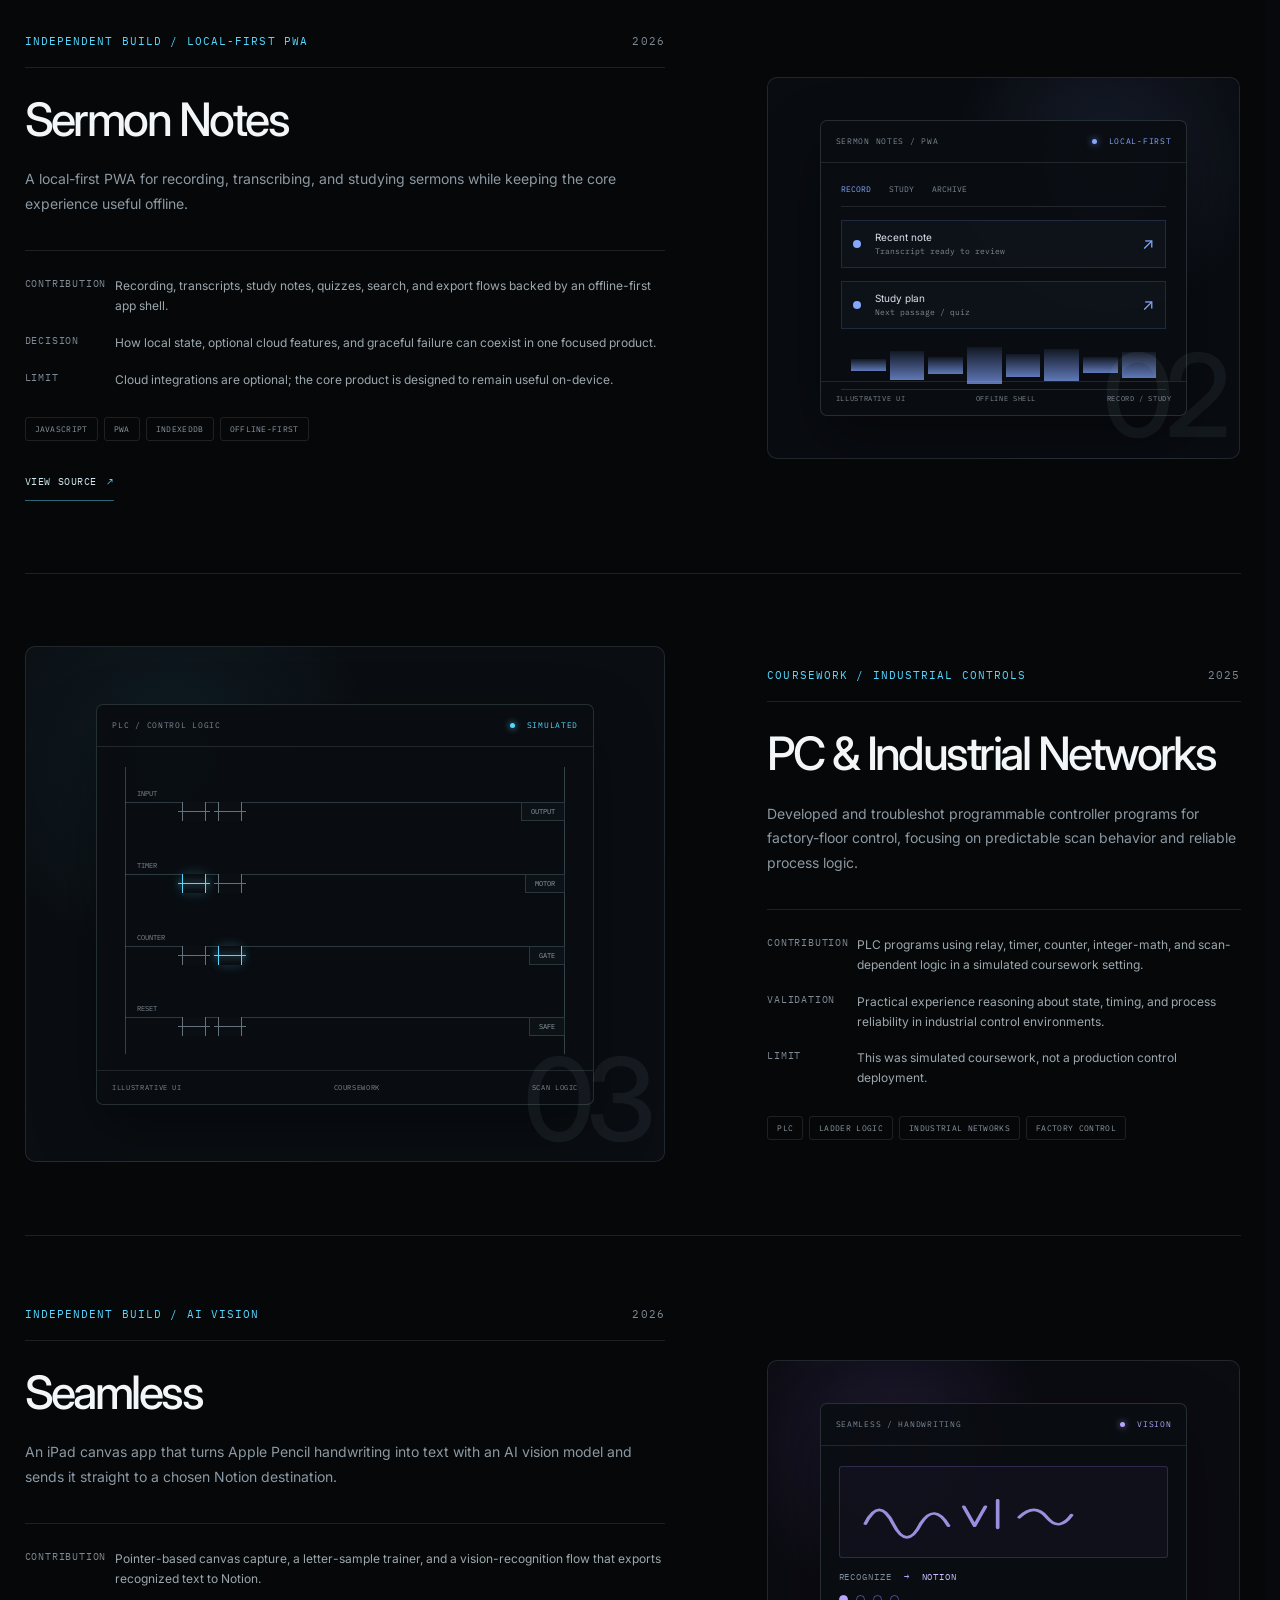
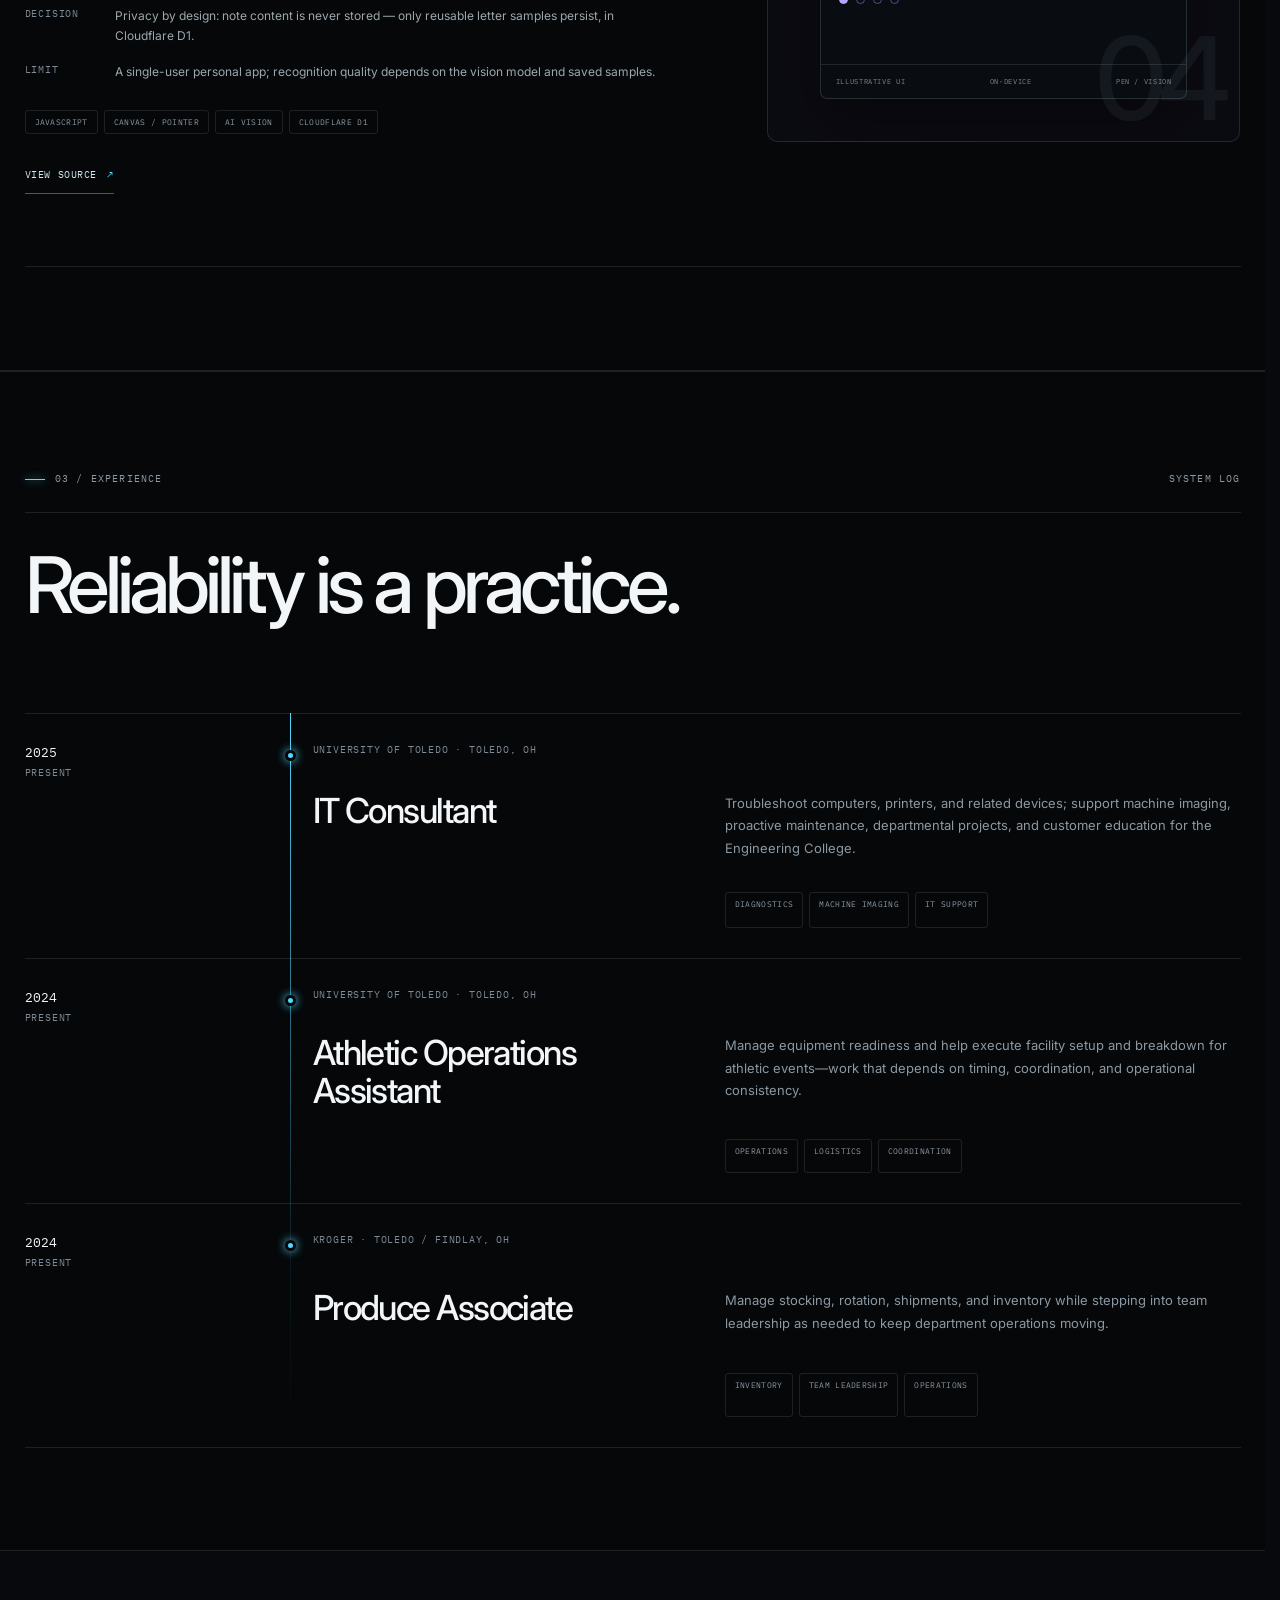
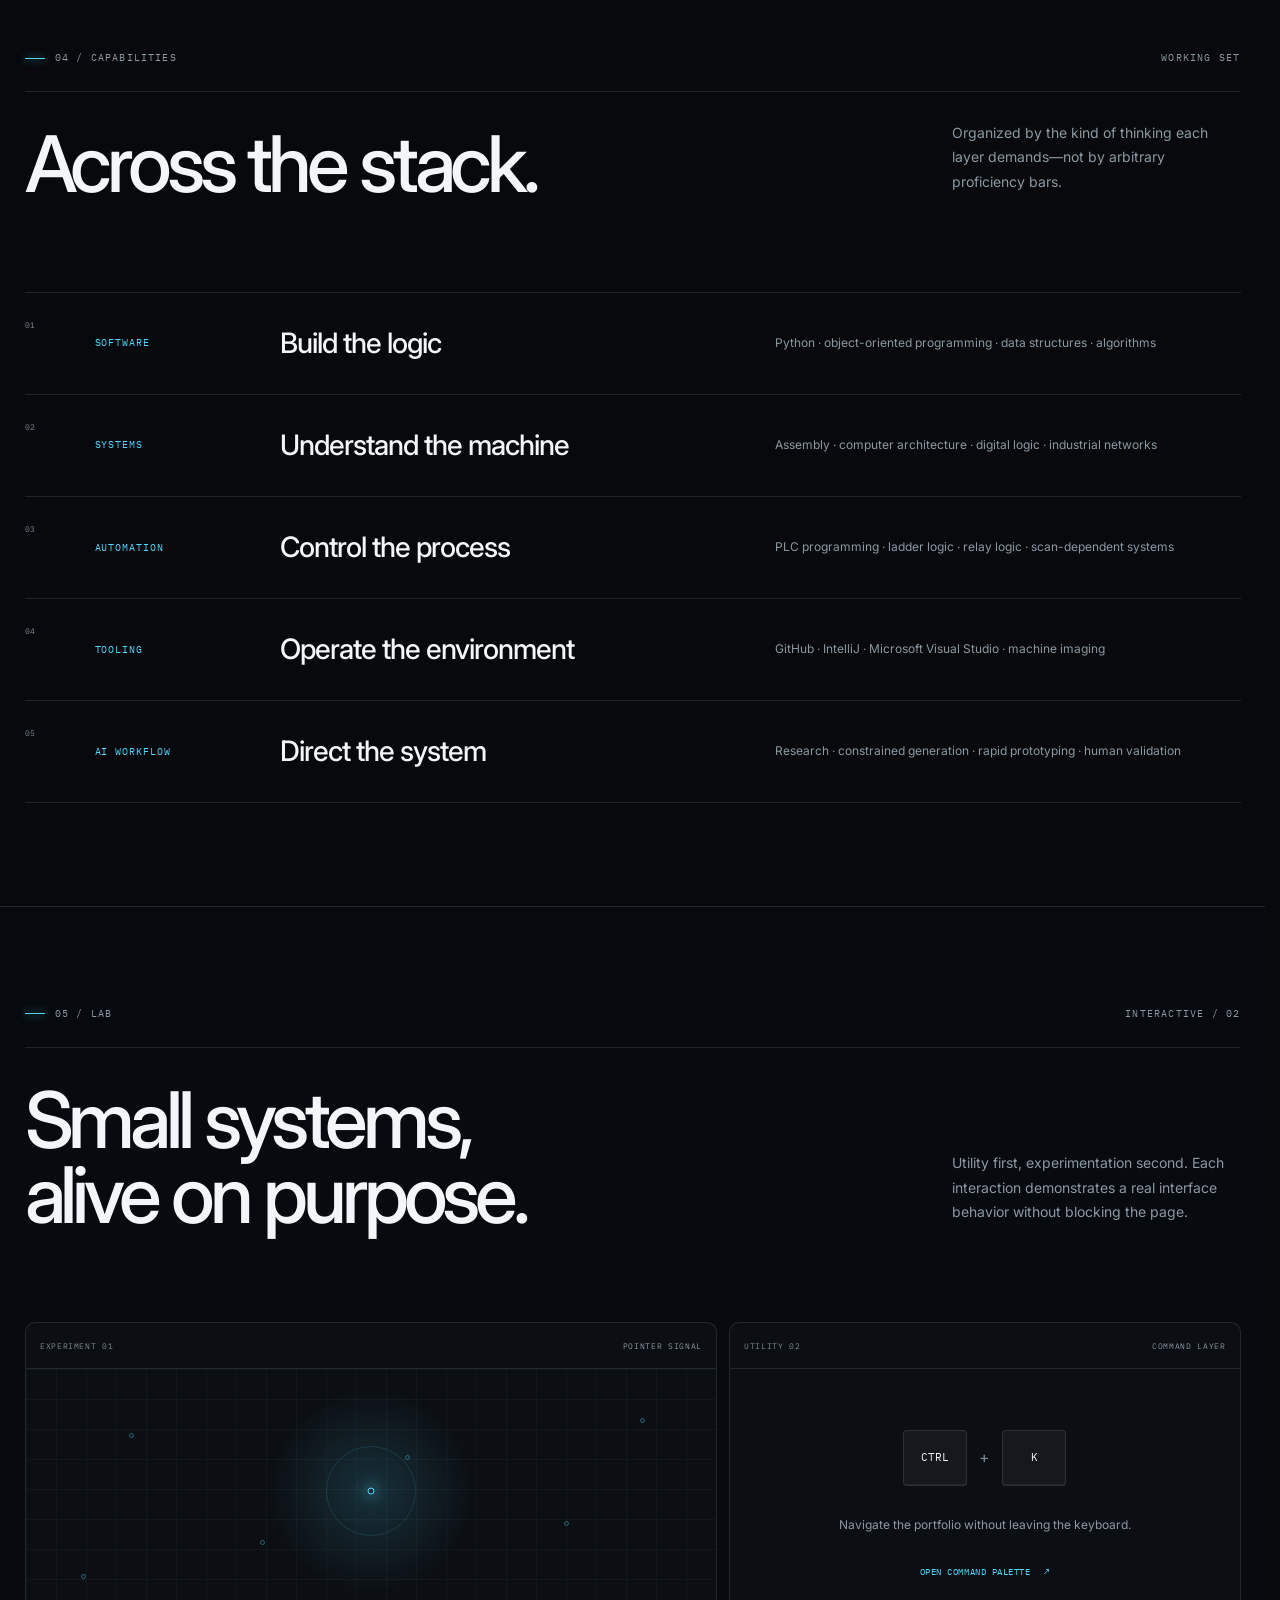
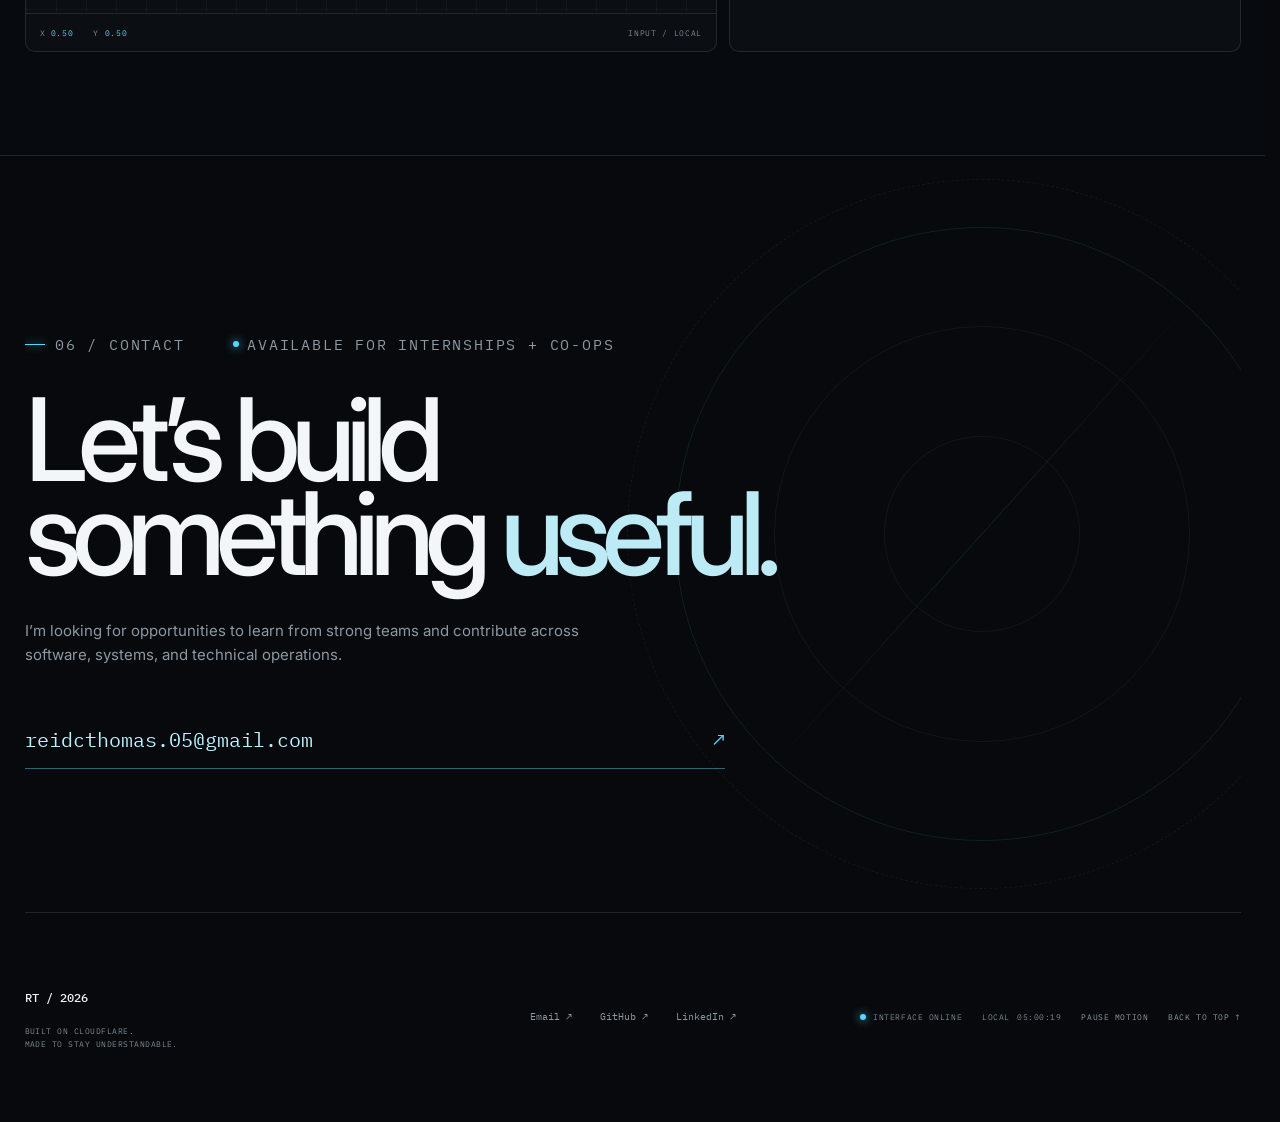
==== commit 2607ce2b: "Merged-review revision: real projects, identity, reliability, review fixes Implements the merged Cla" ====
--- a/index.html
+++ b/index.html
@@ -46,9 +46,6 @@
     />
     <link rel="canonical" href="https://reid-portfolio.pages.dev/" />
     <title>Reid Thomas — Software, Systems &amp; AI Workflows</title>
-    <script>
-      document.documentElement.classList.replace("no-js", "js");
-    </script>
     <link rel="icon" href="favicon.svg" type="image/svg+xml" />
     <link rel="preconnect" href="https://fonts.googleapis.com" />
     <link rel="preconnect" href="https://fonts.gstatic.com" crossorigin />
@@ -105,8 +102,8 @@
         <div class="nav__menu" id="nav-menu">
           <a class="nav__link" href="#about">About</a
           ><a class="nav__link" href="#projects">Projects</a
-          ><a class="nav__link" href="#process">Process</a
           ><a class="nav__link" href="#experience">Experience</a
+          ><a class="nav__link" href="#capabilities">Capabilities</a
           ><a class="nav__link" href="#lab">Lab</a
           ><a class="nav__link" href="#contact">Contact</a>
         </div>
@@ -140,17 +137,17 @@
             >
           </h1>
           <p class="hero__intro">
-            Computer Science &amp; Engineering Technology student working from
-            first principles—from hardware logic and Python to AI-assisted
-            development.
+            I’m Reid Thomas, a Computer Science &amp; Engineering Technology
+            student at the University of Toledo and an IT Consultant supporting
+            its College of Engineering. I build from hardware logic and Python
+            to AI-assisted development.
           </p>
           <div class="hero__actions">
             <a
               class="button button--primary"
               href="#projects"
               data-cursor="VIEW"
-              ><span>Explore technical work</span
-              ><i aria-hidden="true">↘</i></a
+              ><span>Explore technical work</span><i aria-hidden="true">↘</i></a
             ><a
               class="button button--secondary"
               href="mailto:reidcthomas.05@gmail.com"
@@ -158,10 +155,27 @@
               ><span>Start a conversation</span><i aria-hidden="true">↗</i></a
             >
           </div>
+          <p class="hero__availability">
+            <i aria-hidden="true"></i>Open to internships + co-ops
+          </p>
+          <nav class="hero__links" aria-label="Professional links">
+            <a
+              href="https://github.com/ReidThomas1827"
+              target="_blank"
+              rel="noopener noreferrer"
+              >GitHub <span aria-hidden="true">↗</span></a
+            >
+            <a
+              href="https://linkedin.com/in/reidcthomas"
+              target="_blank"
+              rel="noopener noreferrer"
+              >LinkedIn <span aria-hidden="true">↗</span></a
+            >
+          </nav>
           <dl class="hero__readout">
             <div>
               <dt>Current focus</dt>
-              <dd>Computer systems</dd>
+              <dd>AI-integrated web apps</dd>
             </div>
             <div>
               <dt>Education</dt>
@@ -359,6 +373,15 @@
             </dd>
           </div>
         </dl>
+        <aside class="recognition" data-reveal aria-label="Recognition">
+          <p class="eyebrow">
+            <span>Recognition</span><span>Basketball / Findlay</span>
+          </p>
+          <p>
+            <strong>The Reid Thomas Award</strong> is presented annually to a
+            player who demonstrates toughness, dependability, and selflessness.
+          </p>
+        </aside>
       </section>
 
       <section
@@ -375,33 +398,208 @@
               <h2 id="projects-title">Systems in practice.</h2>
             </div>
             <p>
-              Coursework and a working portfolio system, labeled by context so
-              academic exploration is never presented as commercial work.
+              A small set of independent builds and coursework, labeled by
+              context so the evidence is clear and the claims stay honest.
             </p>
           </header>
           <div class="project-list">
             <article class="project" data-project data-reveal>
               <div
+                class="project__visual project__visual--forge"
+                role="img"
+                aria-label="Illustrative Forge workout logging interface based on the linked repository"
+              >
+                <div class="project-ui project-ui--forge" aria-hidden="true">
+                  <header>
+                    <span>FORGE / WORKOUT LOG</span><b><i></i> LOCAL</b>
+                  </header>
+                  <div class="forge-screen">
+                    <div class="forge-summary">
+                      <span>SESSION</span><strong>UPPER / A</strong
+                      ><em>LOG SET</em>
+                    </div>
+                    <div class="forge-exercise">
+                      <i></i>
+                      <div><b>Movement A</b><span>4 sets · logged</span></div>
+                      <strong>→</strong>
+                    </div>
+                    <div class="forge-exercise">
+                      <i></i>
+                      <div><b>Movement B</b><span>3 sets · logged</span></div>
+                      <strong>→</strong>
+                    </div>
+                    <div class="forge-bars">
+                      <i></i><i></i><i></i><i></i><i></i>
+                    </div>
+                  </div>
+                  <footer>
+                    <span>ILLUSTRATIVE UI</span><span>LOCAL-FIRST</span
+                    ><span>HISTORY / TIMER</span>
+                  </footer>
+                </div>
+                <span class="project__index" aria-hidden="true">01</span>
+              </div>
+              <div class="project__body">
+                <div class="project__meta">
+                  <span>Independent build / Workout app</span
+                  ><time datetime="2026">2026</time>
+                </div>
+                <h3>Forge</h3>
+                <p>
+                  A focused workout log built around starting a session,
+                  recording sets, and reviewing progress without losing the
+                  local-first feel.
+                </p>
+                <dl class="project__detail">
+                  <div>
+                    <dt>Contribution</dt>
+                    <dd>
+                      Workout logging, rest timers, drafts, history, and
+                      progress views in a small mobile-first interface.
+                    </dd>
+                  </div>
+                  <div>
+                    <dt>Decision</dt>
+                    <dd>
+                      How state, timing, and recovery paths shape a useful tool
+                      when the user is moving quickly.
+                    </dd>
+                  </div>
+                  <div>
+                    <dt>Limit</dt>
+                    <dd>
+                      The repository is a focused local app; it does not claim
+                      hosted sync or production adoption.
+                    </dd>
+                  </div>
+                </dl>
+                <ul class="tag-list">
+                  <li>JavaScript</li>
+                  <li>Local Storage</li>
+                  <li>Mobile UI</li>
+                  <li>Progress Tracking</li>
+                </ul>
+                <a
+                  class="text-link"
+                  href="https://github.com/ReidThomas1827/forge"
+                  target="_blank"
+                  rel="noopener noreferrer"
+                  data-cursor="OPEN"
+                  >View source <span aria-hidden="true">↗</span></a
+                >
+              </div>
+            </article>
+            <article class="project project--reverse" data-project data-reveal>
+              <div
+                class="project__visual project__visual--sermon"
+                role="img"
+                aria-label="Illustrative Sermon Notes PWA interface based on the linked repository"
+              >
+                <div class="project-ui project-ui--sermon" aria-hidden="true">
+                  <header>
+                    <span>SERMON NOTES / PWA</span><b><i></i> LOCAL-FIRST</b>
+                  </header>
+                  <div class="sermon-screen">
+                    <div class="sermon-tabs">
+                      <b>RECORD</b><span>STUDY</span><span>ARCHIVE</span>
+                    </div>
+                    <div class="sermon-card">
+                      <i></i>
+                      <div>
+                        <b>Recent note</b
+                        ><span>Transcript ready to review</span>
+                      </div>
+                      <strong>↗</strong>
+                    </div>
+                    <div class="sermon-card">
+                      <i></i>
+                      <div>
+                        <b>Study plan</b><span>Next passage / quiz</span>
+                      </div>
+                      <strong>↗</strong>
+                    </div>
+                    <div class="sermon-wave">
+                      <i></i><i></i><i></i><i></i><i></i><i></i><i></i><i></i>
+                    </div>
+                  </div>
+                  <footer>
+                    <span>ILLUSTRATIVE UI</span><span>OFFLINE SHELL</span
+                    ><span>RECORD / STUDY</span>
+                  </footer>
+                </div>
+                <span class="project__index" aria-hidden="true">02</span>
+              </div>
+              <div class="project__body">
+                <div class="project__meta">
+                  <span>Independent build / Local-first PWA</span
+                  ><time datetime="2026">2026</time>
+                </div>
+                <h3>Sermon Notes</h3>
+                <p>
+                  A local-first PWA for recording, transcribing, and studying
+                  sermons while keeping the core experience useful offline.
+                </p>
+                <dl class="project__detail">
+                  <div>
+                    <dt>Contribution</dt>
+                    <dd>
+                      Recording, transcripts, study notes, quizzes, search, and
+                      export flows backed by an offline-first app shell.
+                    </dd>
+                  </div>
+                  <div>
+                    <dt>Decision</dt>
+                    <dd>
+                      How local state, optional cloud features, and graceful
+                      failure can coexist in one focused product.
+                    </dd>
+                  </div>
+                  <div>
+                    <dt>Limit</dt>
+                    <dd>
+                      Cloud integrations are optional; the core product is
+                      designed to remain useful on-device.
+                    </dd>
+                  </div>
+                </dl>
+                <ul class="tag-list">
+                  <li>JavaScript</li>
+                  <li>PWA</li>
+                  <li>IndexedDB</li>
+                  <li>Offline-first</li>
+                </ul>
+                <a
+                  class="text-link"
+                  href="https://github.com/ReidThomas1827/Churchapp/tree/main/sermonapp"
+                  target="_blank"
+                  rel="noopener noreferrer"
+                  data-cursor="OPEN"
+                  >View source <span aria-hidden="true">↗</span></a
+                >
+              </div>
+            </article>
+            <article class="project" data-project data-reveal>
+              <div
                 class="project__visual project__visual--plc"
                 role="img"
-                aria-label="Abstract ladder logic interface illustration"
+                aria-label="Illustrative ladder logic interface for PC and Industrial Networks coursework"
               >
                 <div class="project-ui project-ui--plc" aria-hidden="true">
                   <header>
-                    <span>PLC / CONTROL LOGIC</span><b><i></i> RUN</b>
+                    <span>PLC / CONTROL LOGIC</span><b><i></i> SIMULATED</b>
                   </header>
                   <div class="ladder">
                     <i class="ladder__rail ladder__rail--left"></i
                     ><i class="ladder__rail ladder__rail--right"></i>
                     <div class="rung">
-                      <span>IN_01</span><i></i><i></i><b>OUT_04</b>
+                      <span>INPUT</span><i></i><i></i><b>OUTPUT</b>
                     </div>
                     <div class="rung">
                       <span>TIMER</span><i class="is-active"></i><i></i
                       ><b>MOTOR</b>
                     </div>
                     <div class="rung">
-                      <span>COUNT</span><i></i><i class="is-active"></i
+                      <span>COUNTER</span><i></i><i class="is-active"></i
                       ><b>GATE</b>
                     </div>
                     <div class="rung">
@@ -409,11 +607,11 @@
                     </div>
                   </div>
                   <footer>
-                    <span>SCAN 08ms</span><span>4 NETWORKS</span
-                    ><span>NO FAULTS</span>
+                    <span>ILLUSTRATIVE UI</span><span>COURSEWORK</span
+                    ><span>SCAN LOGIC</span>
                   </footer>
                 </div>
-                <span class="project__index" aria-hidden="true">01</span>
+                <span class="project__index" aria-hidden="true">03</span>
               </div>
               <div class="project__body">
                 <div class="project__meta">
@@ -428,17 +626,25 @@
                 </p>
                 <dl class="project__detail">
                   <div>
-                    <dt>Built</dt>
+                    <dt>Contribution</dt>
                     <dd>
                       PLC programs using relay, timer, counter, integer-math,
-                      and scan-dependent logic.
+                      and scan-dependent logic in a simulated coursework
+                      setting.
                     </dd>
                   </div>
                   <div>
-                    <dt>Learned</dt>
+                    <dt>Validation</dt>
                     <dd>
-                      Practical experience reasoning about system reliability
-                      and process efficiency in industrial control environments.
+                      Practical experience reasoning about state, timing, and
+                      process reliability in industrial control environments.
+                    </dd>
+                  </div>
+                  <div>
+                    <dt>Limit</dt>
+                    <dd>
+                      This was simulated coursework, not a production control
+                      deployment.
                     </dd>
                   </div>
                 </dl>
@@ -452,282 +658,87 @@
             </article>
             <article class="project project--reverse" data-project data-reveal>
               <div
-                class="project__visual project__visual--python"
+                class="project__visual project__visual--seamless"
                 role="img"
-                aria-label="Abstract Python data interface illustration"
+                aria-label="Illustrative Seamless handwriting-to-Notion interface based on the linked repository"
               >
-                <div class="project-ui project-ui--python" aria-hidden="true">
-                  <div class="code-nav">
-                    <span>PY</span><i></i><i></i><i></i>
-                  </div>
-                  <div class="code-pane">
-                    <header>analysis.py <b>●</b></header>
-                    <ol>
-                      <li><em>import</em> statistics</li>
-                      <li>data = load_dataset()</li>
-                      <li>result = analyze(data)</li>
-                      <li><em>print</em>(result.summary)</li>
-                    </ol>
-                    <div class="mini-chart">
-                      <i></i><i></i><i></i><i></i><i></i><i></i>
-                    </div>
-                    <footer>&gt; analysis complete<span>0 errors</span></footer>
-                  </div>
+                <div class="project-ui project-ui--seamless" aria-hidden="true">
+                  <header>
+                    <span>SEAMLESS / HANDWRITING</span><b><i></i> VISION</b>
+                  </header>
+                  <div class="seamless-screen">
+                    <div class="seamless-canvas">
+                      <svg viewBox="0 0 200 70" preserveAspectRatio="none">
+                        <path
+                          d="M10 46 q9 -26 18 0 t18 0 q9 -20 18 2 M74 30 l7 18 l7 -18 M96 24 v26 M110 40 q10 -14 18 0 t16 -2"
+                        />
+                      </svg>
+                    </div>
+                    <div class="seamless-flow">
+                      <span>RECOGNIZE</span><em>→</em><b>NOTION</b>
+                    </div>
+                    <div class="seamless-tools">
+                      <i></i><i></i><i></i><i></i>
+                    </div>
+                  </div>
+                  <footer>
+                    <span>ILLUSTRATIVE UI</span><span>ON-DEVICE</span
+                    ><span>PEN / VISION</span>
+                  </footer>
                 </div>
-                <span class="project__index" aria-hidden="true">02</span>
+                <span class="project__index" aria-hidden="true">04</span>
               </div>
               <div class="project__body">
                 <div class="project__meta">
-                  <span>Coursework / Software foundations</span
-                  ><time datetime="2024">2024</time>
+                  <span>Independent build / AI vision</span
+                  ><time datetime="2026">2026</time>
                 </div>
-                <h3>Python &amp; Data Structures</h3>
+                <h3>Seamless</h3>
                 <p>
-                  Built a functional calculator and data-analysis scripts while
-                  developing a foundation in programming logic, data structures,
-                  and algorithms.
+                  An iPad canvas app that turns Apple Pencil handwriting into
+                  text with an AI vision model and sends it straight to a chosen
+                  Notion destination.
                 </p>
                 <dl class="project__detail">
                   <div>
-                    <dt>Built</dt>
+                    <dt>Contribution</dt>
                     <dd>
-                      A functional calculator and data-analysis scripts with
-                      clear program structure and working logic.
+                      Pointer-based canvas capture, a letter-sample trainer, and
+                      a vision-recognition flow that exports recognized text to
+                      Notion.
                     </dd>
                   </div>
                   <div>
-                    <dt>Learned</dt>
+                    <dt>Decision</dt>
                     <dd>
-                      A durable base in Python fundamentals, algorithmic
-                      thinking, and data manipulation.
+                      Privacy by design: note content is never stored — only
+                      reusable letter samples persist, in Cloudflare D1.
+                    </dd>
+                  </div>
+                  <div>
+                    <dt>Limit</dt>
+                    <dd>
+                      A single-user personal app; recognition quality depends on
+                      the vision model and saved samples.
                     </dd>
                   </div>
                 </dl>
                 <ul class="tag-list">
-                  <li>Python</li>
-                  <li>Data Structures</li>
-                  <li>Algorithms</li>
+                  <li>JavaScript</li>
+                  <li>Canvas / Pointer</li>
+                  <li>AI Vision</li>
+                  <li>Cloudflare D1</li>
                 </ul>
                 <a
                   class="text-link"
-                  href="https://github.com/ReidThomas1827"
+                  href="https://github.com/ReidThomas1827/Seamless"
                   target="_blank"
                   rel="noopener noreferrer"
                   data-cursor="OPEN"
-                  >GitHub profile <span aria-hidden="true">↗</span></a
+                  >View source <span aria-hidden="true">↗</span></a
                 >
               </div>
             </article>
-            <article class="project" data-project data-reveal>
-              <div
-                class="project__visual project__visual--architecture"
-                role="img"
-                aria-label="Abstract processor architecture illustration"
-              >
-                <div class="project-ui project-ui--chip" aria-hidden="true">
-                  <div class="chip">
-                    <span>ALU</span><span>CTRL</span><span>REG</span
-                    ><span>I/O</span><b>CPU / 01</b>
-                  </div>
-                  <i class="trace trace--one"></i
-                  ><i class="trace trace--two"></i
-                  ><i class="trace trace--three"></i
-                  ><i class="trace trace--four"></i>
-                  <div class="bits">
-                    0100 1101&nbsp;&nbsp; 1010 0011&nbsp;&nbsp; 0001 1110
-                  </div>
-                </div>
-                <span class="project__index" aria-hidden="true">03</span>
-              </div>
-              <div class="project__body">
-                <div class="project__meta">
-                  <span>Coursework / Computer systems</span
-                  ><time datetime="2024">2024</time>—<time datetime="2025"
-                    >25</time
-                  >
-                </div>
-                <h3>Digital Logic &amp; Architecture</h3>
-                <p>
-                  Studied the path from Boolean logic and digital circuits to
-                  processor organization and assembly language—the machinery
-                  below application code.
-                </p>
-                <dl class="project__detail">
-                  <div>
-                    <dt>Focus</dt>
-                    <dd>
-                      Connect abstract code to the gates, instructions, and data
-                      paths that execute it.
-                    </dd>
-                  </div>
-                  <div>
-                    <dt>Learned</dt>
-                    <dd>
-                      A practical mental model for reasoning about computers
-                      below the application layer.
-                    </dd>
-                  </div>
-                </dl>
-                <ul class="tag-list">
-                  <li>Assembly</li>
-                  <li>Boolean Logic</li>
-                  <li>Digital Circuits</li>
-                  <li>Architecture</li>
-                </ul>
-              </div>
-            </article>
-            <article class="project project--reverse" data-project data-reveal>
-              <div
-                class="project__visual project__visual--site"
-                role="img"
-                aria-label="Stylized interface of this portfolio with its AI assistant"
-              >
-                <div class="project-ui project-ui--site" aria-hidden="true">
-                  <header>
-                    <span><i></i><i></i><i></i></span>
-                    <b>PORTFOLIO / SYSTEM</b>
-                    <em>EDGE READY</em>
-                  </header>
-                  <div class="site-preview">
-                    <div class="site-preview__hero">
-                      <i></i><i></i><i class="site-preview__accent"></i>
-                    </div>
-                    <div class="site-preview__chat">
-                      <small><b></b>AI ASSISTANT · GROUNDED</small>
-                      <p>“What has Reid built?”</p>
-                      <span></span><span></span>
-                    </div>
-                  </div>
-                  <footer>
-                    <span>PAGES FUNCTION</span><span>ORIGIN CHECK</span
-                    ><span>0 DEPENDENCIES</span>
-                  </footer>
-                </div>
-                <span class="project__index" aria-hidden="true">04</span>
-              </div>
-              <div class="project__body">
-                <div class="project__meta">
-                  <span>Independent build / AI web</span
-                  ><time datetime="2026">2026</time>
-                </div>
-                <h3>This Portfolio</h3>
-                <p>
-                  A zero-build site with a server-side AI assistant—a Cloudflare
-                  Pages Function designed to run Workers AI and stay grounded in
-                  the page's verified content.
-                </p>
-                <dl class="project__detail">
-                  <div>
-                    <dt>Focus</dt>
-                    <dd>
-                      Serve real inference safely from the edge: origin
-                      validation, conversation guards, and a fixed
-                      portfolio-grounded prompt.
-                    </dd>
-                  </div>
-                  <div>
-                    <dt>Learned</dt>
-                    <dd>
-                      How to design, secure, and integrate an LLM feature
-                      end-to-end—without frameworks, build steps, or exposed
-                      credentials.
-                    </dd>
-                  </div>
-                </dl>
-                <ul class="tag-list">
-                  <li>Workers AI</li>
-                  <li>Pages Functions</li>
-                  <li>Llama 3.1</li>
-                  <li>Vanilla JS</li>
-                </ul>
-                <div class="project__actions">
-                  <a
-                    class="text-link"
-                    href="https://github.com/ReidThomas1827/ReidThomas1827.github.io"
-                    target="_blank"
-                    rel="noopener noreferrer"
-                    >View source <span aria-hidden="true">↗</span></a
-                  >
-                  <button class="text-link" type="button" data-chat-open>
-                    Try the assistant <span aria-hidden="true">↗</span>
-                  </button>
-                </div>
-              </div>
-            </article>
-          </div>
-        </div>
-      </section>
-
-      <section
-        class="section section--process shell"
-        id="process"
-        aria-labelledby="process-title"
-      >
-        <header class="section-heading section-heading--split" data-reveal>
-          <div>
-            <p class="eyebrow">
-              <span>03 / Build process</span><span>Human directed</span>
-            </p>
-            <h2 id="process-title">
-              A practical loop<br />for building with AI.
-            </h2>
-          </div>
-          <p>
-            AI can accelerate research and implementation. Clear constraints,
-            testing, and human judgment still determine the result.
-          </p>
-        </header>
-        <div class="workflow" data-workflow data-reveal>
-          <div class="workflow__rail" aria-hidden="true"><i></i></div>
-          <ol>
-            <li class="workflow__node workflow__node--input">
-              <span>00</span>
-              <div>
-                <small>INPUT</small><strong>Intent</strong>
-                <p>Goals, constraints, verified content</p>
-              </div>
-            </li>
-            <li class="workflow__node">
-              <span>01</span>
-              <div>
-                <small>FRAME</small><strong>Context</strong>
-                <p>Scope, inspect, define constraints</p>
-              </div>
-            </li>
-            <li class="workflow__branch">
-              <div class="workflow__node">
-                <span>02A</span>
-                <div>
-                  <small>EXPLORE</small><strong>Research</strong>
-                  <p>Compare approaches and surface risks</p>
-                </div>
-              </div>
-              <div class="workflow__node">
-                <span>02B</span>
-                <div>
-                  <small>IMPLEMENT</small><strong>Build</strong>
-                  <p>Prototype, code, and integrate</p>
-                </div>
-              </div>
-            </li>
-            <li class="workflow__node">
-              <span>03</span>
-              <div>
-                <small>VALIDATE</small><strong>Verify</strong>
-                <p>Test, review, and apply judgment</p>
-              </div>
-            </li>
-            <li class="workflow__node workflow__node--output">
-              <span>04</span>
-              <div>
-                <small>OUTPUT</small><strong>Ship</strong>
-                <p>Tested, legible, maintainable</p>
-              </div>
-            </li>
-          </ol>
-          <div class="workflow__legend">
-            <span><i></i>Active route</span
-            ><span>PROCESS MODEL / NOT LIVE TELEMETRY</span>
           </div>
         </div>
       </section>
@@ -740,7 +751,7 @@
         <div class="shell">
           <header class="section-heading" data-reveal>
             <p class="eyebrow">
-              <span>04 / Experience</span><span>System log</span>
+              <span>03 / Experience</span><span>System log</span>
             </p>
             <h2 id="experience-title">Reliability is a practice.</h2>
           </header>
@@ -805,26 +816,6 @@
                 </ul>
               </article>
             </li>
-            <li data-reveal>
-              <div class="timeline__date">
-                <time datetime="2024">2024</time><span>Recognition</span>
-              </div>
-              <div class="timeline__marker"><i></i></div>
-              <article>
-                <p>Basketball · Findlay, OH</p>
-                <h3>Team character recognition</h3>
-                <p>
-                  An annual basketball award named for Reid and presented to a
-                  player who demonstrates toughness, dependability, and
-                  selflessness.
-                </p>
-                <ul class="tag-list">
-                  <li>Dependability</li>
-                  <li>Selflessness</li>
-                  <li>Toughness</li>
-                </ul>
-              </article>
-            </li>
           </ol>
         </div>
       </section>
@@ -837,7 +828,7 @@
         <header class="section-heading section-heading--split" data-reveal>
           <div>
             <p class="eyebrow">
-              <span>05 / Capabilities</span><span>Working set</span>
+              <span>04 / Capabilities</span><span>Working set</span>
             </p>
             <h2 id="capabilities-title">Across the stack.</h2>
           </div>
@@ -913,7 +904,7 @@
           <header class="section-heading section-heading--split" data-reveal>
             <div>
               <p class="eyebrow">
-                <span>06 / Lab</span><span>Interactive / 03</span>
+                <span>05 / Lab</span><span>Interactive / 02</span>
               </p>
               <h2 id="lab-title">Small systems,<br />alive on purpose.</h2>
             </div>
@@ -948,26 +939,6 @@
                 </button>
               </div>
             </article>
-            <article class="lab-card lab-card--assistant" data-reveal>
-              <header>
-                <span>SYSTEM 03</span><b><i></i>WORKERS AI</b>
-              </header>
-              <div class="lab-assistant">
-                <div class="lab-assistant__orb" aria-hidden="true">
-                  <i></i><i></i><span>RT</span>
-                </div>
-                <div>
-                  <h3>Ask the portfolio</h3>
-                  <p>
-                    A real, server-side AI assistant grounded only in the
-                    verified content on this page.
-                  </p>
-                  <button type="button" data-chat-open>
-                    Start a session <span>↗</span>
-                  </button>
-                </div>
-              </div>
-            </article>
           </div>
         </div>
       </section>
@@ -982,7 +953,7 @@
         </div>
         <div class="contact__content" data-reveal>
           <p class="eyebrow">
-            <span>07 / Contact</span
+            <span>06 / Contact</span
             ><span
               ><i class="status-dot"></i>Available for internships +
               co-ops</span
@@ -999,8 +970,7 @@
             class="contact__email"
             href="mailto:reidcthomas.05@gmail.com"
             data-cursor="MAIL"
-            ><span>reidcthomas.05@gmail.com</span
-            ><i aria-hidden="true">↗</i></a
+            ><span>reidcthomas.05@gmail.com</span><i aria-hidden="true">↗</i></a
           >
         </div>
       </section>
@@ -1009,7 +979,7 @@
     <footer class="site-footer shell">
       <div>
         <a class="footer__brand" href="#home">RT / <span data-year></span></a>
-        <p>Designed and engineered with intent.<br />Built for Cloudflare.</p>
+        <p>Built on Cloudflare.<br />Made to stay understandable.</p>
       </div>
       <nav aria-label="Social links">
         <a href="mailto:reidcthomas.05@gmail.com">Email ↗</a
@@ -1028,6 +998,13 @@
       <div class="footer__system">
         <span><i></i>Interface online</span
         ><span>LOCAL <time data-local-time>--:--:--</time></span
+        ><button
+          class="footer__motion"
+          type="button"
+          data-motion-toggle
+          aria-pressed="false"
+        >
+          Pause motion</button
         ><a href="#home">Back to top ↑</a>
       </div>
     </footer>
@@ -1066,8 +1043,8 @@
             <span class="chat-message__label" aria-hidden="true">RT / AI</span>
             <p>
               <span class="visually-hidden">Assistant: </span>I can answer
-              questions about Reid’s skills, academic work, experience, and
-              availability.
+              questions about the information on Reid’s skills, academic work,
+              experience, and availability.
             </p>
           </div>
         </div>
@@ -1109,7 +1086,7 @@
             ↑
           </button>
         </form>
-        <p class="chat-status">AI answers are grounded in this portfolio.</p>
+        <p class="chat-status">Answers use information from this portfolio.</p>
       </section>
       <button
         class="chat-launcher"
@@ -1175,16 +1152,16 @@
             id="command-option-3"
             type="button"
             role="option"
-            data-command="#process"
-          >
-            <span><i>03</i>View build workflow</span><kbd>↵</kbd></button
+            data-command="#experience"
+          >
+            <span><i>03</i>View experience</span><kbd>↵</kbd></button
           ><button
             id="command-option-4"
             type="button"
             role="option"
-            data-command="#experience"
-          >
-            <span><i>04</i>View experience</span><kbd>↵</kbd></button
+            data-command="#capabilities"
+          >
+            <span><i>04</i>View capabilities</span><kbd>↵</kbd></button
           ><button
             id="command-option-5"
             type="button"
--- a/styles.css
+++ b/styles.css
@@ -38,6 +38,7 @@
   background: var(--background);
   scroll-behavior: smooth;
   scroll-padding-top: 100px;
+  scrollbar-gutter: stable;
 }
 body {
   margin: 0;
@@ -419,7 +420,7 @@
 }
 .section {
   position: relative;
-  padding-block: clamp(96px, 11vw, 165px);
+  padding-block: clamp(84px, 8vw, 120px);
 }
 .section-heading {
   margin-bottom: clamp(58px, 7vw, 98px);
@@ -456,14 +457,14 @@
   font-size: 14px;
   line-height: 1.75;
 }
-.js [data-reveal] {
+.js-ready [data-reveal] {
   opacity: 0;
   transform: translate3d(0, 26px, 0);
   transition:
     opacity var(--duration-reveal) var(--ease-out-expo),
     transform var(--duration-reveal) var(--ease-out-expo);
 }
-.js [data-reveal].is-visible {
+.js-ready [data-reveal].is-visible {
   opacity: 1;
   transform: translate3d(0, 0, 0);
 }
@@ -502,8 +503,8 @@
   display: block;
 }
 .hero__line--accent {
-  color: transparent;
-  -webkit-text-stroke: 1px rgba(191, 233, 246, 0.62);
+  color: #bdebf5;
+  -webkit-text-stroke: 0;
   text-shadow: 0 0 32px rgba(87, 216, 255, 0.08);
 }
 .hero__intro {
@@ -519,6 +520,53 @@
   flex-wrap: wrap;
   gap: 10px;
   margin-top: 34px;
+}
+.hero__availability {
+  display: flex;
+  align-items: center;
+  gap: 9px;
+  margin-top: 16px;
+  color: var(--accent-bright);
+  font: 500 11px/1.4 var(--font-mono);
+  letter-spacing: 0.04em;
+  text-transform: uppercase;
+}
+.hero__availability i {
+  width: 6px;
+  height: 6px;
+  flex: 0 0 auto;
+  border-radius: 50%;
+  background: #8de0ac;
+  box-shadow: 0 0 10px rgba(141, 224, 172, 0.65);
+}
+.hero__links {
+  display: flex;
+  gap: 22px;
+  margin-top: 19px;
+}
+.hero__links a {
+  min-height: 32px;
+  display: inline-flex;
+  align-items: center;
+  gap: 7px;
+  border-bottom: 1px solid var(--border-active);
+  color: var(--muted);
+  font: 400 11px/1 var(--font-mono);
+  text-transform: uppercase;
+  letter-spacing: 0.06em;
+  transition:
+    color var(--duration-micro),
+    border-color var(--duration-micro);
+}
+.hero__links a span {
+  color: var(--accent);
+  transition: transform var(--duration-micro) var(--ease-out-expo);
+}
+.hero__links a:hover {
+  color: var(--foreground);
+}
+.hero__links a:hover span {
+  transform: translate(2px, -2px);
 }
 .button {
   min-height: 52px;
@@ -577,6 +625,34 @@
   margin-top: 54px;
   border-top: 1px solid var(--border);
 }
+.recognition {
+  display: grid;
+  grid-template-columns: minmax(150px, 0.35fr) 1fr;
+  gap: 28px;
+  align-items: start;
+  margin-top: 48px;
+  padding-top: 22px;
+  border-top: 1px solid var(--border);
+}
+.recognition .eyebrow {
+  display: grid;
+  gap: 10px;
+  justify-content: start;
+  font-size: 10px;
+}
+.recognition .eyebrow > span:first-child::before {
+  display: none;
+}
+.recognition > p:last-child {
+  max-width: 660px;
+  color: var(--muted);
+  font-size: 14px;
+  line-height: 1.75;
+}
+.recognition strong {
+  color: var(--foreground);
+  font-weight: 500;
+}
 .hero__readout > div {
   padding: 17px 14px 0 0;
   border-right: 1px solid var(--border);
@@ -992,7 +1068,7 @@
   grid-template-columns: minmax(0, 1.15fr) minmax(350px, 0.85fr);
   gap: clamp(55px, 8vw, 120px);
   align-items: center;
-  min-height: 620px;
+  min-height: 0;
   padding-block: 72px;
   border-top: 1px solid var(--border);
 }
@@ -1052,6 +1128,241 @@
     ),
     #0a0e12;
 }
+.project__visual--seamless {
+  background:
+    radial-gradient(
+      circle at 26% 22%,
+      rgba(168, 130, 255, 0.13),
+      transparent 34%
+    ),
+    #0b0b12;
+}
+.project-ui--seamless {
+  display: flex;
+  flex-direction: column;
+}
+.project-ui--seamless > header,
+.project-ui--seamless > footer {
+  min-height: 42px;
+  display: flex;
+  align-items: center;
+  justify-content: space-between;
+  padding: 0 15px;
+  border-bottom: 1px solid var(--border);
+  color: var(--muted-dim);
+  font: 400 8px/1 var(--font-mono);
+  letter-spacing: 0.09em;
+}
+.project-ui--seamless > header b {
+  color: #b6a4ff;
+  font-weight: 400;
+}
+.project-ui--seamless > header b i {
+  display: inline-block;
+  width: 5px;
+  height: 5px;
+  margin-right: 6px;
+  border-radius: 50%;
+  background: #b6a4ff;
+  box-shadow: 0 0 7px rgba(182, 164, 255, 0.8);
+}
+.seamless-screen {
+  display: grid;
+  gap: 14px;
+  padding: 20px 18px 45px;
+}
+.seamless-canvas {
+  height: 92px;
+  padding: 8px 10px;
+  border: 1px solid rgba(168, 130, 255, 0.22);
+  border-radius: 3px;
+  background: rgba(168, 130, 255, 0.04);
+}
+.seamless-canvas svg {
+  width: 100%;
+  height: 100%;
+}
+.seamless-canvas path {
+  fill: none;
+  stroke: #b6a4ff;
+  stroke-width: 2.4;
+  stroke-linecap: round;
+  stroke-linejoin: round;
+  opacity: 0.85;
+}
+.seamless-flow {
+  display: flex;
+  align-items: center;
+  gap: 12px;
+  font: 400 9px/1 var(--font-mono);
+  letter-spacing: 0.1em;
+}
+.seamless-flow span {
+  color: var(--muted-dim);
+}
+.seamless-flow em {
+  color: #b6a4ff;
+  font-style: normal;
+}
+.seamless-flow b {
+  color: #cbbcff;
+  font-weight: 400;
+}
+.seamless-tools {
+  display: flex;
+  gap: 8px;
+}
+.seamless-tools i {
+  width: 9px;
+  height: 9px;
+  border-radius: 50%;
+  border: 1px solid rgba(168, 130, 255, 0.5);
+}
+.seamless-tools i:first-child {
+  background: #b6a4ff;
+  border-color: #b6a4ff;
+}
+.project-ui--seamless > footer {
+  position: absolute;
+  inset: auto 0 0;
+  min-height: 34px;
+  border-top: 1px solid var(--border);
+  border-bottom: 0;
+  font-size: 7px;
+}
+.project__visual--forge {
+  background:
+    radial-gradient(
+      circle at 28% 22%,
+      rgba(255, 132, 76, 0.11),
+      transparent 34%
+    ),
+    #0d0d10;
+}
+.project-ui--forge {
+  display: flex;
+  flex-direction: column;
+}
+.project-ui--forge > header,
+.project-ui--forge > footer {
+  min-height: 42px;
+  display: flex;
+  align-items: center;
+  justify-content: space-between;
+  padding: 0 15px;
+  border-bottom: 1px solid var(--border);
+  color: var(--muted-dim);
+  font: 400 8px/1 var(--font-mono);
+  letter-spacing: 0.09em;
+}
+.project-ui--forge > header b {
+  color: #ff9a68;
+  font-weight: 400;
+}
+.project-ui--forge > header b i {
+  display: inline-block;
+  width: 5px;
+  height: 5px;
+  margin-right: 6px;
+  border-radius: 50%;
+  background: #ff9a68;
+  box-shadow: 0 0 7px rgba(255, 154, 104, 0.8);
+}
+.forge-screen {
+  display: grid;
+  gap: 13px;
+  padding: 22px 20px 45px;
+}
+.forge-summary {
+  display: grid;
+  grid-template-columns: 1fr auto;
+  gap: 6px;
+  padding-bottom: 13px;
+  border-bottom: 1px solid var(--border);
+  font: 400 8px/1.2 var(--font-mono);
+}
+.forge-summary span,
+.forge-summary em {
+  color: var(--muted-dim);
+  font-style: normal;
+}
+.forge-summary strong {
+  color: #ffb08b;
+  font-weight: 400;
+}
+.forge-summary em {
+  grid-column: 1 / -1;
+}
+.forge-exercise {
+  min-height: 48px;
+  display: grid;
+  grid-template-columns: 10px 1fr auto;
+  align-items: center;
+  gap: 12px;
+  padding: 9px 11px;
+  border: 1px solid rgba(255, 154, 104, 0.16);
+  background: rgba(255, 154, 104, 0.035);
+}
+.forge-exercise > i {
+  width: 8px;
+  height: 8px;
+  border-radius: 2px;
+  background: #ff9a68;
+}
+.forge-exercise div {
+  display: grid;
+  gap: 5px;
+}
+.forge-exercise b {
+  color: #e9d6cc;
+  font: 400 10px/1 var(--font-sans);
+}
+.forge-exercise span {
+  color: var(--muted-dim);
+  font: 400 8px/1 var(--font-mono);
+}
+.forge-exercise strong {
+  color: #ff9a68;
+  font-weight: 400;
+}
+.forge-bars {
+  height: 54px;
+  display: flex;
+  align-items: end;
+  gap: 7px;
+  padding: 0 10px;
+  border-bottom: 1px solid rgba(255, 154, 104, 0.24);
+}
+.forge-bars i {
+  flex: 1;
+  height: 32%;
+  background: linear-gradient(
+    to top,
+    rgba(255, 154, 104, 0.7),
+    rgba(255, 154, 104, 0.08)
+  );
+  border-top: 1px solid #ff9a68;
+}
+.forge-bars i:nth-child(2) {
+  height: 52%;
+}
+.forge-bars i:nth-child(3) {
+  height: 43%;
+}
+.forge-bars i:nth-child(4) {
+  height: 72%;
+}
+.forge-bars i:nth-child(5) {
+  height: 62%;
+}
+.project-ui--forge > footer {
+  position: absolute;
+  inset: auto 0 0;
+  min-height: 34px;
+  border-top: 1px solid var(--border);
+  border-bottom: 0;
+  font-size: 7px;
+}
 .project__visual--python {
   background:
     radial-gradient(
@@ -1060,6 +1371,139 @@
       transparent 35%
     ),
     #090c11;
+}
+.project__visual--sermon {
+  background:
+    radial-gradient(
+      circle at 72% 22%,
+      rgba(133, 167, 255, 0.12),
+      transparent 35%
+    ),
+    #090c11;
+}
+.project-ui--sermon {
+  display: flex;
+  flex-direction: column;
+}
+.project-ui--sermon > header,
+.project-ui--sermon > footer {
+  min-height: 42px;
+  display: flex;
+  align-items: center;
+  justify-content: space-between;
+  padding: 0 15px;
+  border-bottom: 1px solid var(--border);
+  color: var(--muted-dim);
+  font: 400 8px/1 var(--font-mono);
+  letter-spacing: 0.09em;
+}
+.project-ui--sermon > header b {
+  color: var(--accent-secondary);
+  font-weight: 400;
+}
+.project-ui--sermon > header b i {
+  display: inline-block;
+  width: 5px;
+  height: 5px;
+  margin-right: 6px;
+  border-radius: 50%;
+  background: var(--accent-secondary);
+  box-shadow: 0 0 7px rgba(133, 167, 255, 0.8);
+}
+.sermon-screen {
+  display: grid;
+  gap: 13px;
+  padding: 22px 20px 45px;
+}
+.sermon-tabs {
+  display: flex;
+  gap: 18px;
+  padding-bottom: 13px;
+  border-bottom: 1px solid var(--border);
+  color: var(--muted-dim);
+  font: 400 8px/1 var(--font-mono);
+}
+.sermon-tabs b {
+  color: var(--accent-secondary);
+  font-weight: 400;
+}
+.sermon-card {
+  min-height: 48px;
+  display: grid;
+  grid-template-columns: 10px 1fr auto;
+  align-items: center;
+  gap: 12px;
+  padding: 9px 11px;
+  border: 1px solid rgba(133, 167, 255, 0.16);
+  background: rgba(133, 167, 255, 0.035);
+}
+.sermon-card > i {
+  width: 8px;
+  height: 8px;
+  border-radius: 50%;
+  background: var(--accent-secondary);
+}
+.sermon-card div {
+  display: grid;
+  gap: 5px;
+}
+.sermon-card b {
+  color: #dce1ef;
+  font: 400 10px/1 var(--font-sans);
+}
+.sermon-card span {
+  color: var(--muted-dim);
+  font: 400 8px/1 var(--font-mono);
+}
+.sermon-card strong {
+  color: var(--accent-secondary);
+  font-weight: 400;
+}
+.sermon-wave {
+  height: 48px;
+  display: flex;
+  align-items: center;
+  gap: 4px;
+  padding: 0 10px;
+  border-bottom: 1px solid rgba(133, 167, 255, 0.2);
+}
+.sermon-wave i {
+  flex: 1;
+  height: 26%;
+  background: linear-gradient(
+    to top,
+    rgba(133, 167, 255, 0.7),
+    rgba(133, 167, 255, 0.08)
+  );
+}
+.sermon-wave i:nth-child(2) {
+  height: 62%;
+}
+.sermon-wave i:nth-child(3) {
+  height: 36%;
+}
+.sermon-wave i:nth-child(4) {
+  height: 78%;
+}
+.sermon-wave i:nth-child(5) {
+  height: 48%;
+}
+.sermon-wave i:nth-child(6) {
+  height: 68%;
+}
+.sermon-wave i:nth-child(7) {
+  height: 34%;
+}
+.sermon-wave i:nth-child(8) {
+  height: 56%;
+}
+.project-ui--sermon > footer {
+  position: absolute;
+  inset: auto 0 0;
+  min-height: 34px;
+  border-top: 1px solid var(--border);
+  border-bottom: 0;
+  font-size: 7px;
 }
 .project__visual--architecture {
   background:
@@ -1382,140 +1826,6 @@
   letter-spacing: 0.18em;
   text-align: center;
 }
-.project__visual--site {
-  background:
-    radial-gradient(
-      circle at 50% 18%,
-      rgba(63, 199, 246, 0.1),
-      transparent 36%
-    ),
-    #090d11;
-}
-.project-ui--site {
-  display: flex;
-  flex-direction: column;
-}
-.project-ui--site > header {
-  min-height: 42px;
-  display: flex;
-  align-items: center;
-  gap: 12px;
-  padding: 0 15px;
-  border-bottom: 1px solid var(--border);
-  font: 400 8px/1 var(--font-mono);
-  letter-spacing: 0.08em;
-}
-.project-ui--site > header > span {
-  display: flex;
-  gap: 5px;
-}
-.project-ui--site > header > span i {
-  width: 7px;
-  height: 7px;
-  border-radius: 50%;
-  background: #1d252d;
-}
-.project-ui--site > header b {
-  padding: 6px 12px;
-  border: 1px solid var(--border);
-  border-radius: 99px;
-  background: rgba(255, 255, 255, 0.02);
-  color: var(--muted);
-  font-weight: 400;
-}
-.project-ui--site > header em {
-  margin-left: auto;
-  color: var(--accent);
-  font-style: normal;
-  letter-spacing: 0.14em;
-}
-.site-preview {
-  flex: 1;
-  display: grid;
-  align-content: center;
-  gap: 20px;
-  padding: 26px 24px;
-}
-.site-preview__hero {
-  display: grid;
-  gap: 9px;
-}
-.site-preview__hero i {
-  height: 11px;
-  border-radius: 3px;
-  background: #161d24;
-}
-.site-preview__hero i:nth-child(1) {
-  width: 68%;
-}
-.site-preview__hero i:nth-child(2) {
-  width: 52%;
-}
-.site-preview__hero i.site-preview__accent {
-  width: 37%;
-  background: linear-gradient(
-    90deg,
-    rgba(85, 216, 255, 0.75),
-    rgba(85, 216, 255, 0.2)
-  );
-  box-shadow: 0 0 14px rgba(85, 216, 255, 0.25);
-}
-.site-preview__chat {
-  position: relative;
-  padding: 13px 14px 15px;
-  border: 1px solid rgba(85, 216, 255, 0.22);
-  border-radius: 6px;
-  background: rgba(12, 17, 22, 0.92);
-  box-shadow: 0 14px 40px rgba(0, 0, 0, 0.35);
-}
-.site-preview__chat small {
-  display: flex;
-  align-items: center;
-  gap: 7px;
-  margin-bottom: 9px;
-  color: var(--accent);
-  font: 400 7px/1 var(--font-mono);
-  letter-spacing: 0.12em;
-}
-.site-preview__chat small b {
-  width: 5px;
-  height: 5px;
-  border-radius: 50%;
-  background: var(--accent);
-  box-shadow: 0 0 8px var(--accent);
-  animation: pulse 1.8s ease-in-out infinite;
-}
-.site-preview__chat p {
-  color: #9daab1;
-  font-size: 11px;
-  line-height: 1.5;
-}
-.site-preview__chat > span {
-  display: block;
-  height: 7px;
-  margin-top: 8px;
-  border-radius: 2px;
-  background: #141b22;
-}
-.site-preview__chat > span:last-child {
-  width: 62%;
-}
-.project-ui--site > footer {
-  min-height: 34px;
-  display: flex;
-  align-items: center;
-  justify-content: space-between;
-  padding: 0 15px;
-  border-top: 1px solid var(--border);
-  color: var(--muted-dim);
-  font: 400 7px/1 var(--font-mono);
-  letter-spacing: 0.09em;
-}
-button.text-link {
-  background: transparent;
-  cursor: pointer;
-  padding: 0 0 5px;
-}
 .project__body {
   min-width: 0;
 }
@@ -1525,7 +1835,7 @@
   padding-bottom: 19px;
   border-bottom: 1px solid var(--border);
   color: var(--muted-dim);
-  font: 400 9px/1 var(--font-mono);
+  font: 400 11px/1.2 var(--font-mono);
   letter-spacing: 0.1em;
   text-transform: uppercase;
 }
@@ -1559,7 +1869,7 @@
 }
 .project__detail dt {
   color: var(--muted-dim);
-  font: 400 8px/1.6 var(--font-mono);
+  font: 400 10px/1.6 var(--font-mono);
   letter-spacing: 0.08em;
   text-transform: uppercase;
 }
@@ -1585,6 +1895,8 @@
 }
 .text-link {
   display: inline-flex;
+  min-height: 32px;
+  align-items: center;
   gap: 10px;
   align-items: center;
   margin-top: 28px;
@@ -1602,12 +1914,6 @@
 .text-link:hover span {
   transform: translate(3px, -3px);
 }
-.project__actions {
-  display: flex;
-  flex-wrap: wrap;
-  gap: 22px;
-}
-
 /* Workflow */
 .workflow {
   position: relative;
@@ -1828,7 +2134,7 @@
   display: block;
   margin-top: 9px;
   color: var(--muted-dim);
-  font: 400 8px/1 var(--font-mono);
+  font: 400 10px/1 var(--font-mono);
   text-transform: uppercase;
   letter-spacing: 0.08em;
 }
@@ -1856,7 +2162,7 @@
   grid-column: 1/-1;
   margin-bottom: 24px;
   color: var(--muted-dim);
-  font: 400 8px/1 var(--font-mono);
+  font: 400 10px/1.2 var(--font-mono);
   letter-spacing: 0.08em;
   text-transform: uppercase;
 }
@@ -1909,7 +2215,7 @@
 }
 .capability-matrix small {
   color: var(--accent);
-  font: 400 8px/1 var(--font-mono);
+  font: 400 10px/1 var(--font-mono);
   letter-spacing: 0.09em;
 }
 .capability-matrix h3 {
@@ -2225,9 +2531,9 @@
   letter-spacing: -0.078em;
 }
 .contact__content h2 em {
-  color: transparent;
+  color: #bdebf5;
   font-style: normal;
-  -webkit-text-stroke: 1px rgba(191, 233, 246, 0.58);
+  -webkit-text-stroke: 0;
 }
 .contact__content > p {
   max-width: 590px;
@@ -2328,6 +2634,9 @@
   gap: 28px;
 }
 .site-footer nav a {
+  min-height: 32px;
+  display: inline-flex;
+  align-items: center;
   font: 400 10px/1 var(--font-mono);
   transition: color var(--duration-micro);
 }
@@ -2350,7 +2659,28 @@
   gap: 7px;
 }
 .footer__system a {
+  min-height: 32px;
+  display: inline-flex;
+  align-items: center;
   color: var(--muted);
+}
+.footer__motion {
+  min-height: 32px;
+  padding: 0;
+  background: transparent;
+  color: var(--muted);
+  cursor: pointer;
+  font: 400 8px/1 var(--font-mono);
+  text-transform: uppercase;
+  letter-spacing: 0.07em;
+}
+.footer__motion:hover {
+  color: var(--foreground);
+}
+.motion-paused *,
+.motion-paused *::before,
+.motion-paused *::after {
+  animation-play-state: paused !important;
 }
 
 /* Chat assistant */
@@ -2839,7 +3169,7 @@
   opacity: 1;
 }
 @media (hover: hover) and (pointer: fine) {
-  .js .cursor {
+  .js-ready .cursor {
     display: grid;
     place-items: center;
   }
@@ -2856,6 +3186,31 @@
   }
   .nav__menu {
     gap: 18px;
+  }
+  html:not(.js-ready) .nav__toggle {
+    display: none;
+  }
+  html:not(.js-ready) .nav__menu {
+    position: static;
+    display: flex;
+    flex-wrap: wrap;
+    align-items: center;
+    justify-content: flex-end;
+    gap: 15px;
+    max-width: 72%;
+    padding: 0;
+    border: 0;
+    border-radius: 0;
+    background: transparent;
+    box-shadow: none;
+    opacity: 1;
+    visibility: visible;
+    transform: none;
+  }
+  html:not(.js-ready) .nav__link {
+    min-height: 40px;
+    padding: 0;
+    border: 0;
   }
   .hero {
     grid-template-columns: minmax(380px, 0.8fr) minmax(470px, 1.2fr);
@@ -3139,6 +3494,17 @@
     padding-block: 52px;
     gap: 38px;
   }
+  .project__body {
+    order: 1;
+  }
+  .project__visual,
+  .project--reverse .project__visual {
+    order: 2;
+  }
+  .recognition {
+    grid-template-columns: 1fr;
+    gap: 16px;
+  }
   .project__visual {
     aspect-ratio: 1.08;
   }
@@ -3436,13 +3802,17 @@
   .cursor {
     display: none !important;
   }
+  .ambient__glow,
+  .system-map__packets {
+    animation: none !important;
+  }
   .hero__visual {
     transform: none !important;
   }
   .project__visual {
     transform: none !important;
   }
-  .js [data-reveal] {
+  .js-ready [data-reveal] {
     opacity: 1;
     transform: none;
   }
@@ -3467,6 +3837,18 @@
     min-height: auto;
     padding-top: 20px;
   }
+  .js-ready [data-reveal] {
+    opacity: 1 !important;
+    transform: none !important;
+    transition: none !important;
+  }
+  .project__visual,
+  .lab-card,
+  .workflow {
+    border-color: #b8c2c7;
+    background: #f5f7f8;
+    color: #111;
+  }
   .system-window,
   .project__visual,
   .workflow,
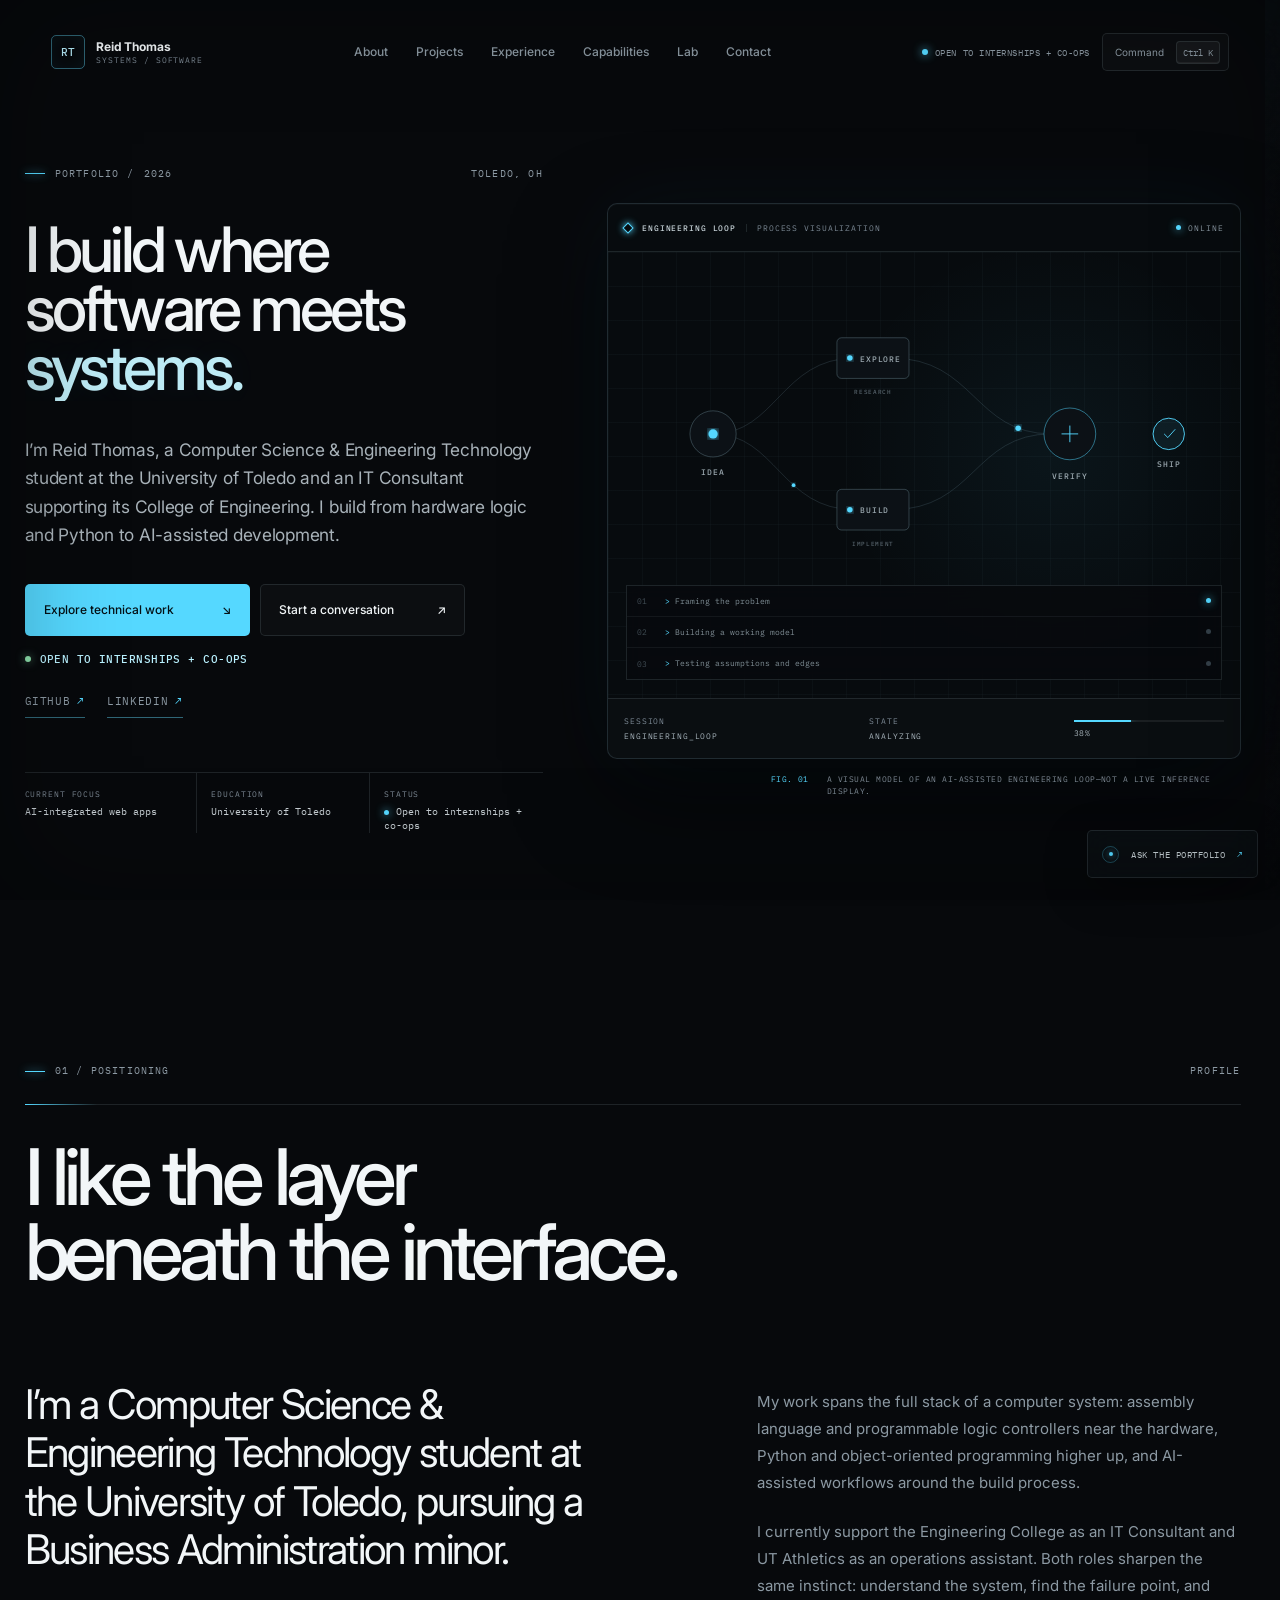
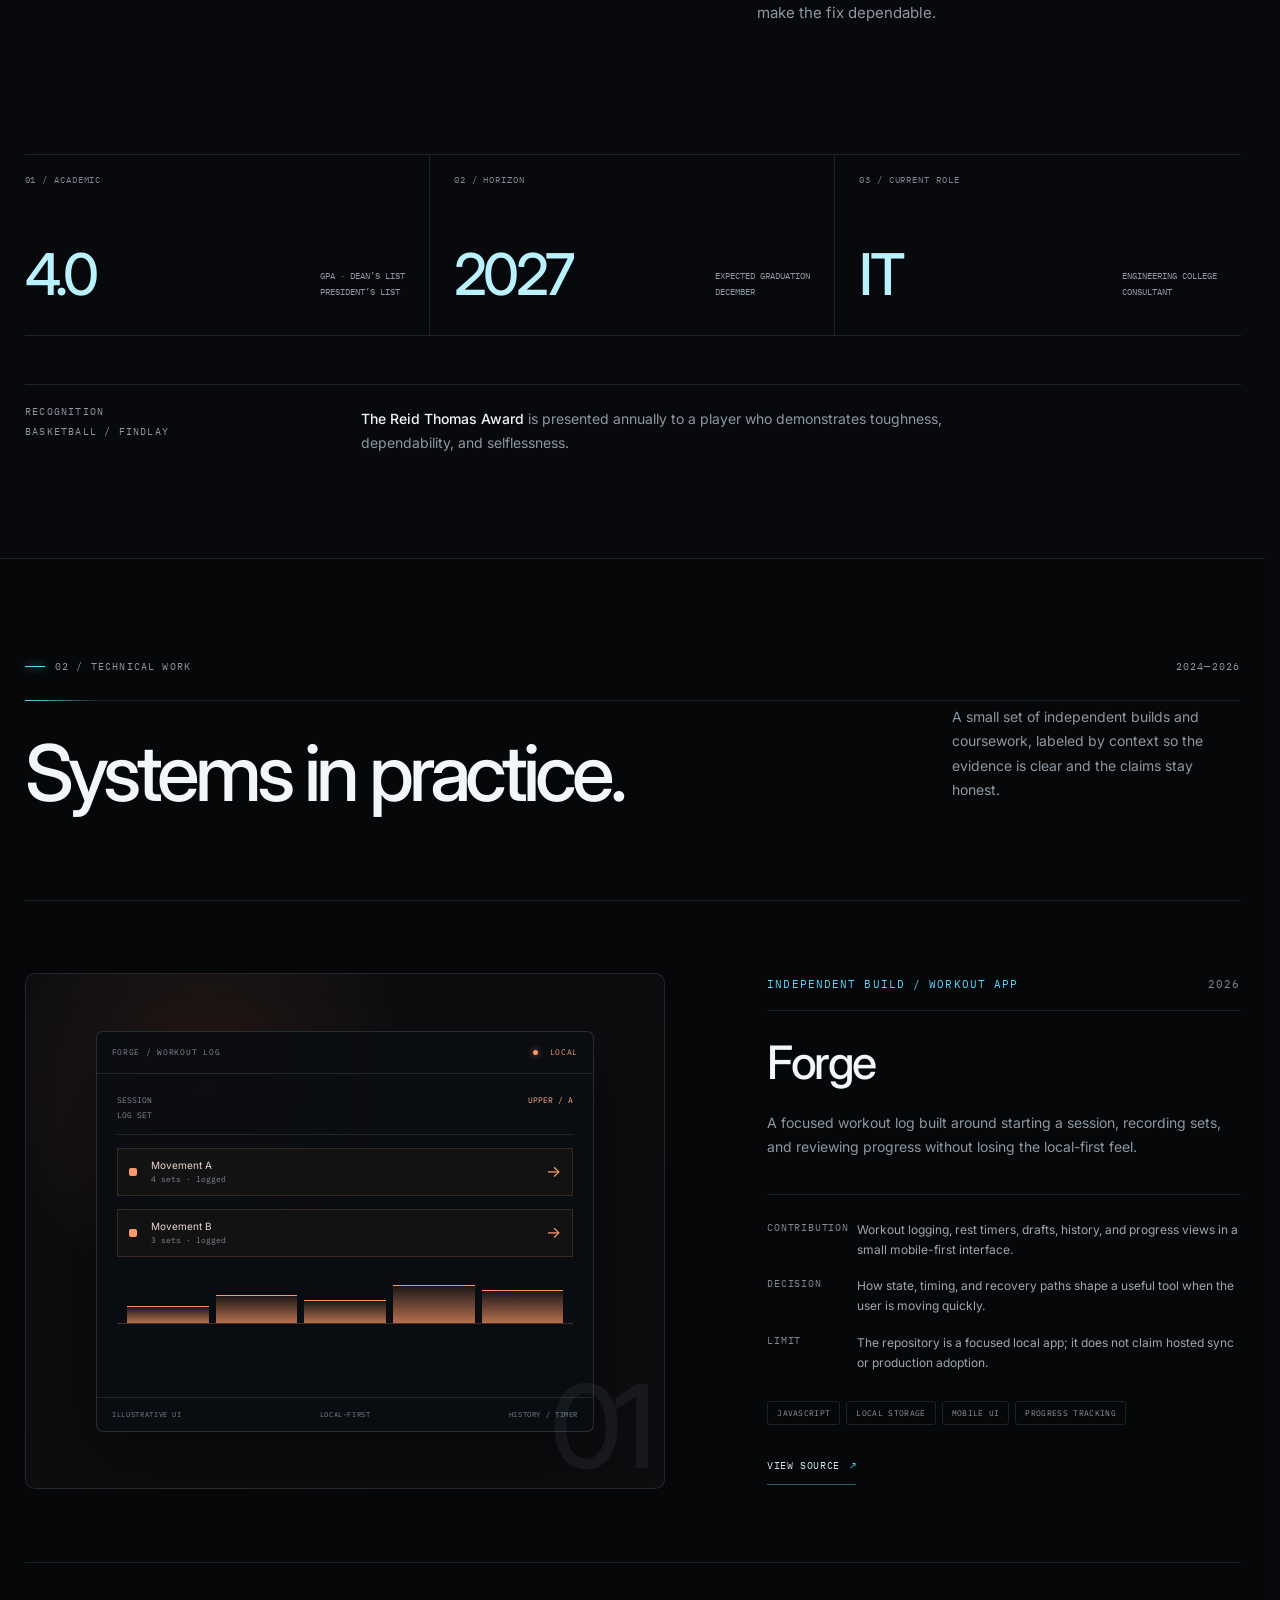
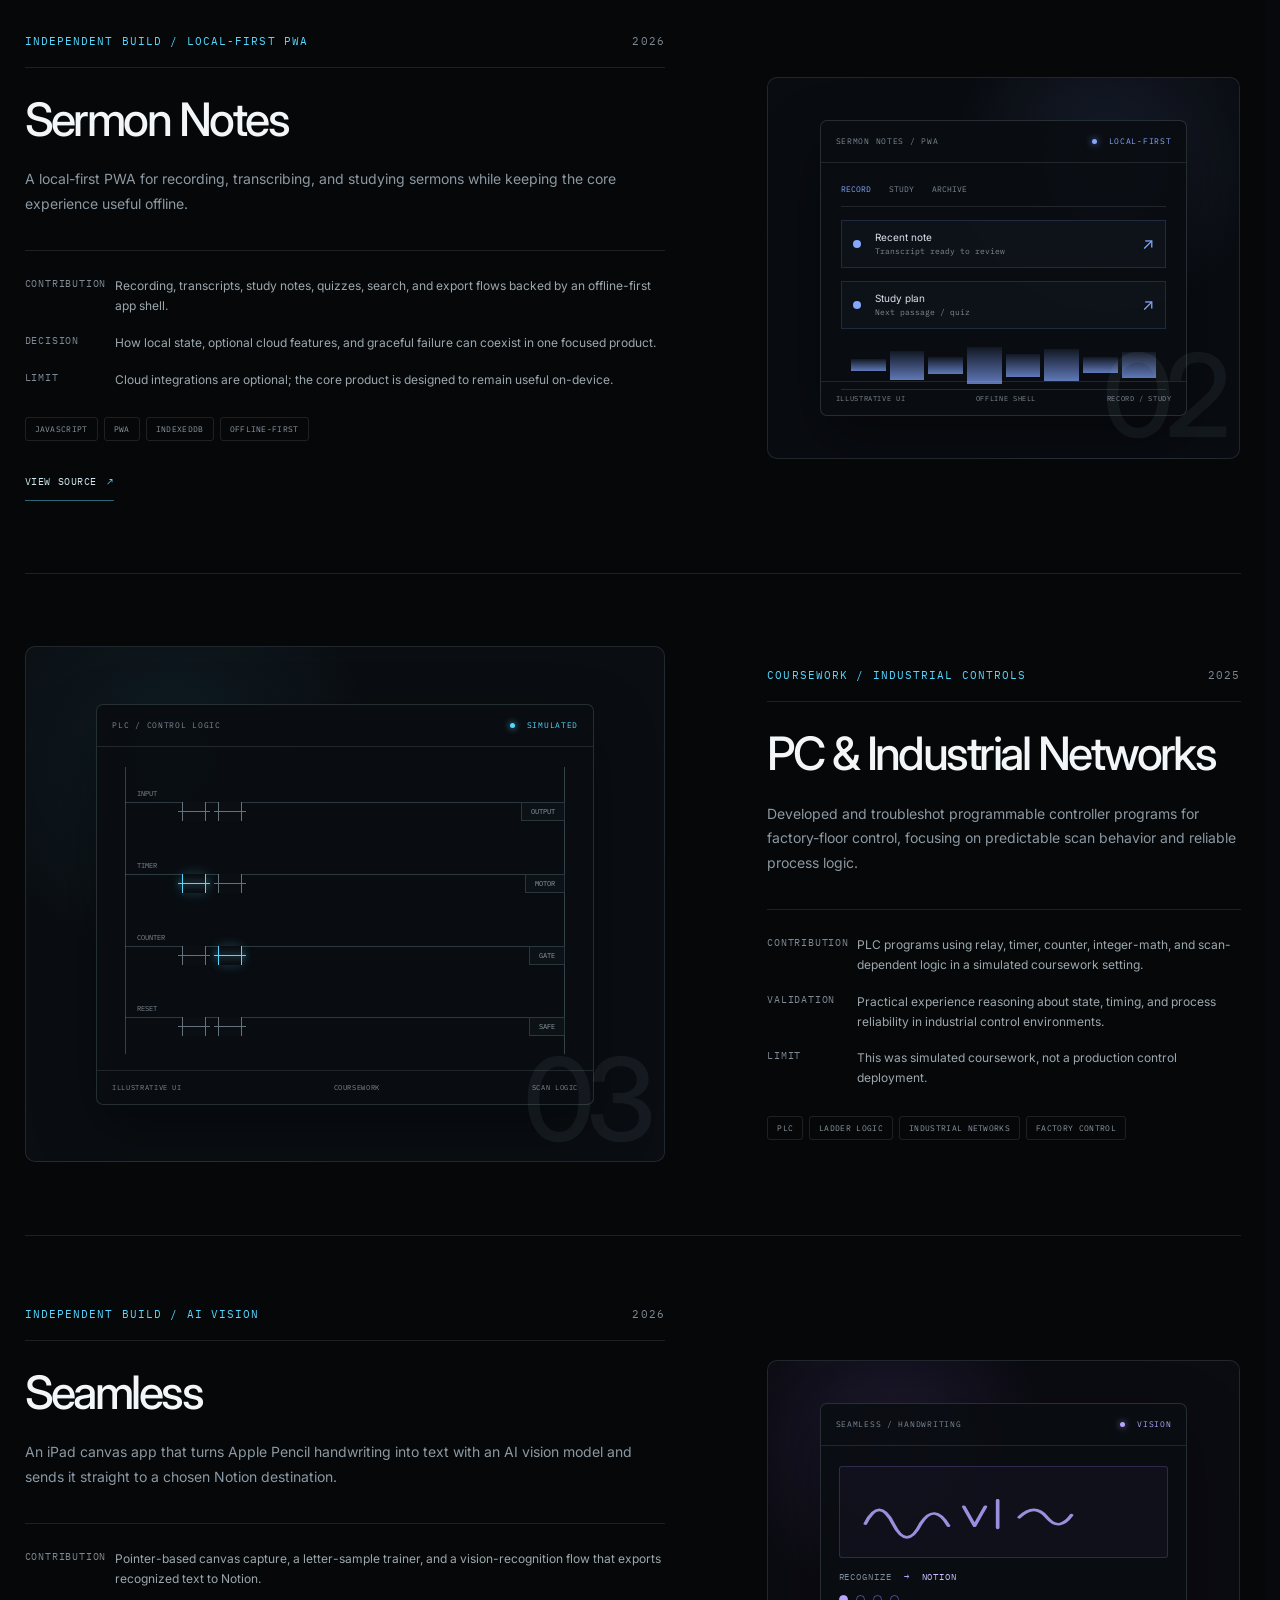
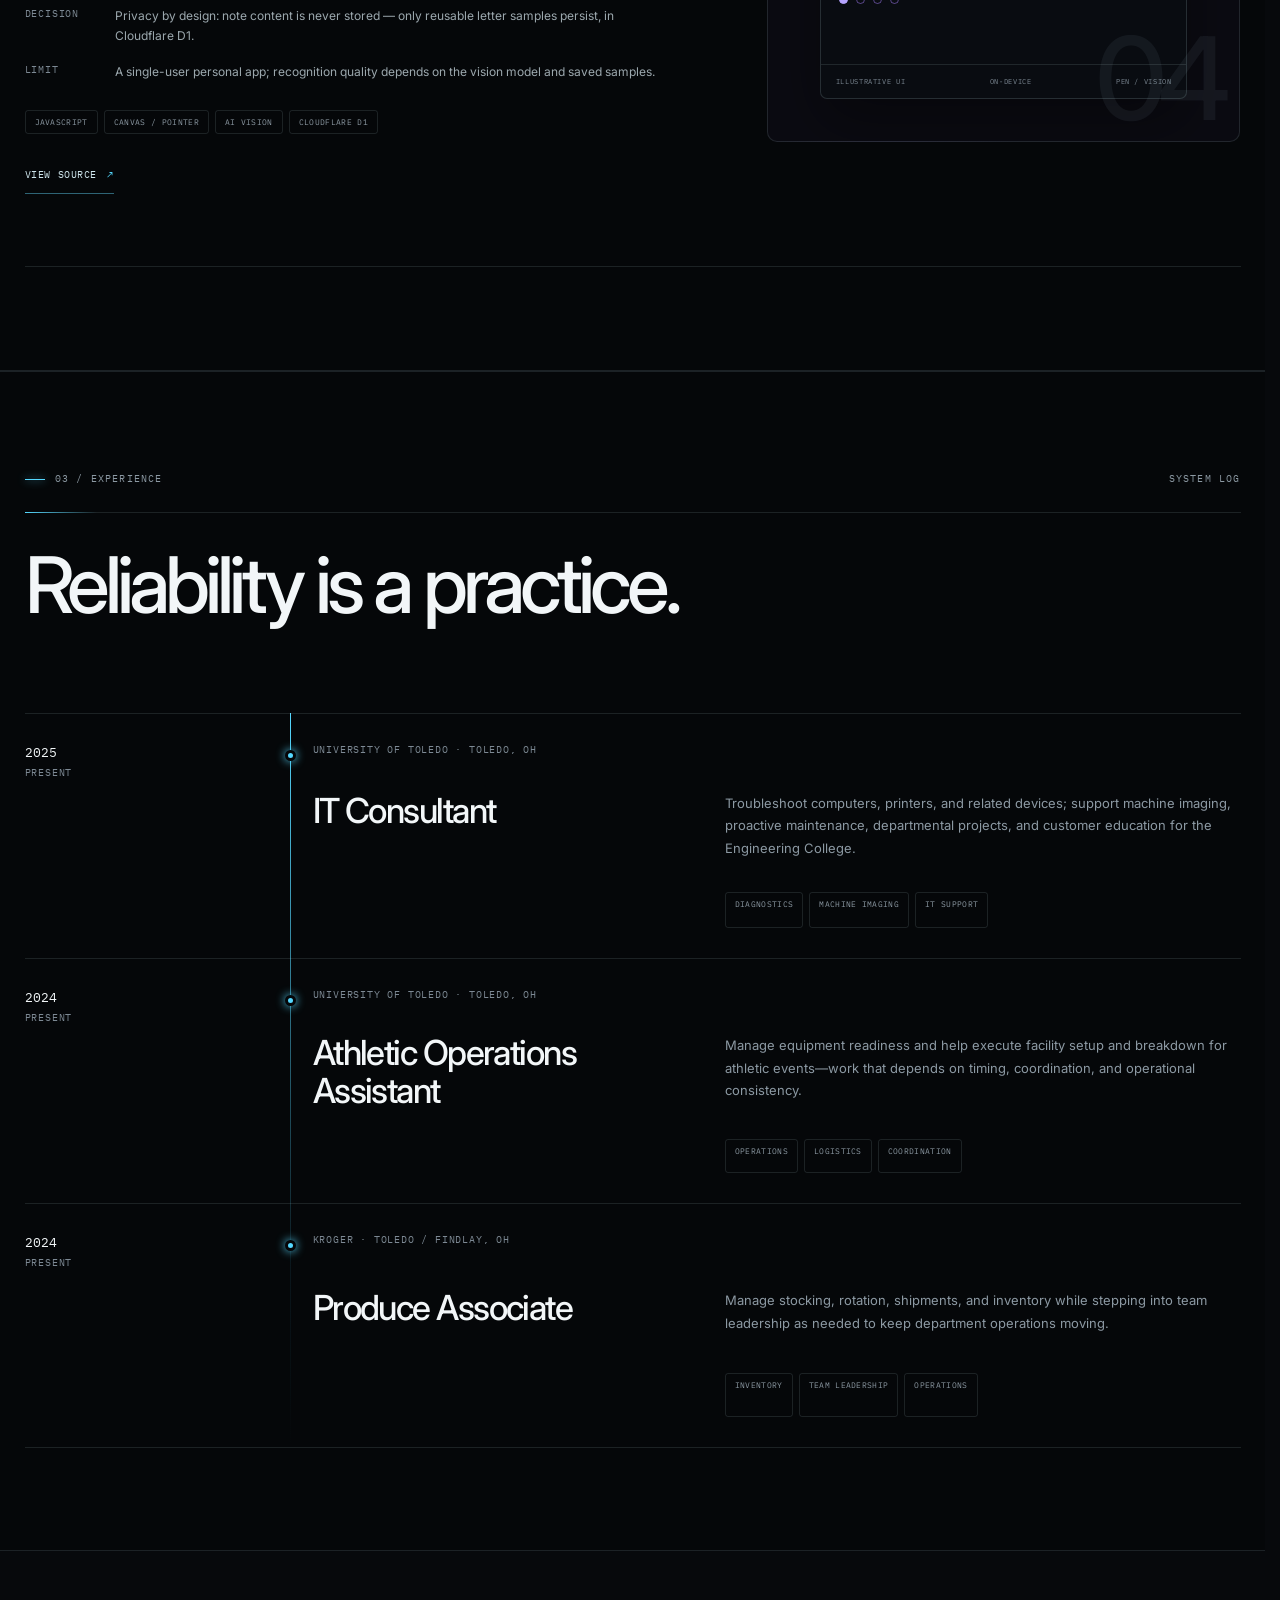
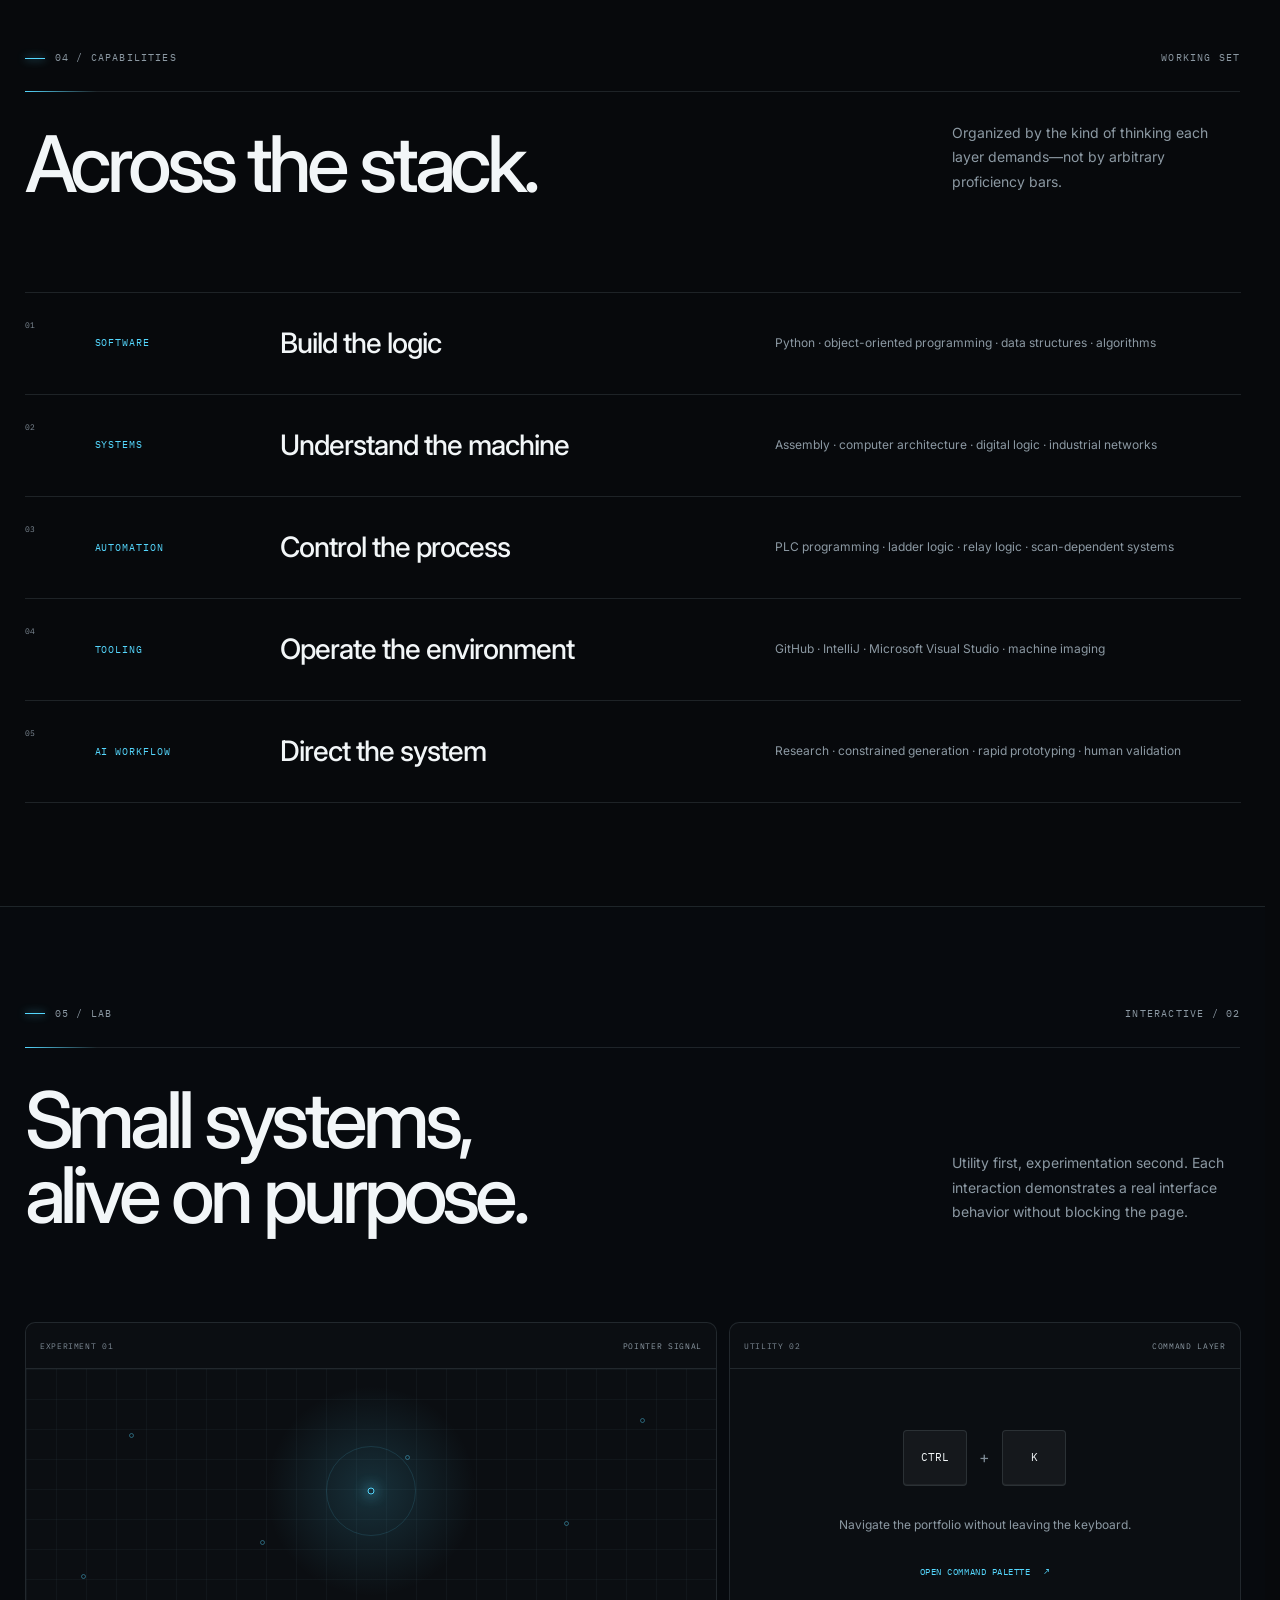
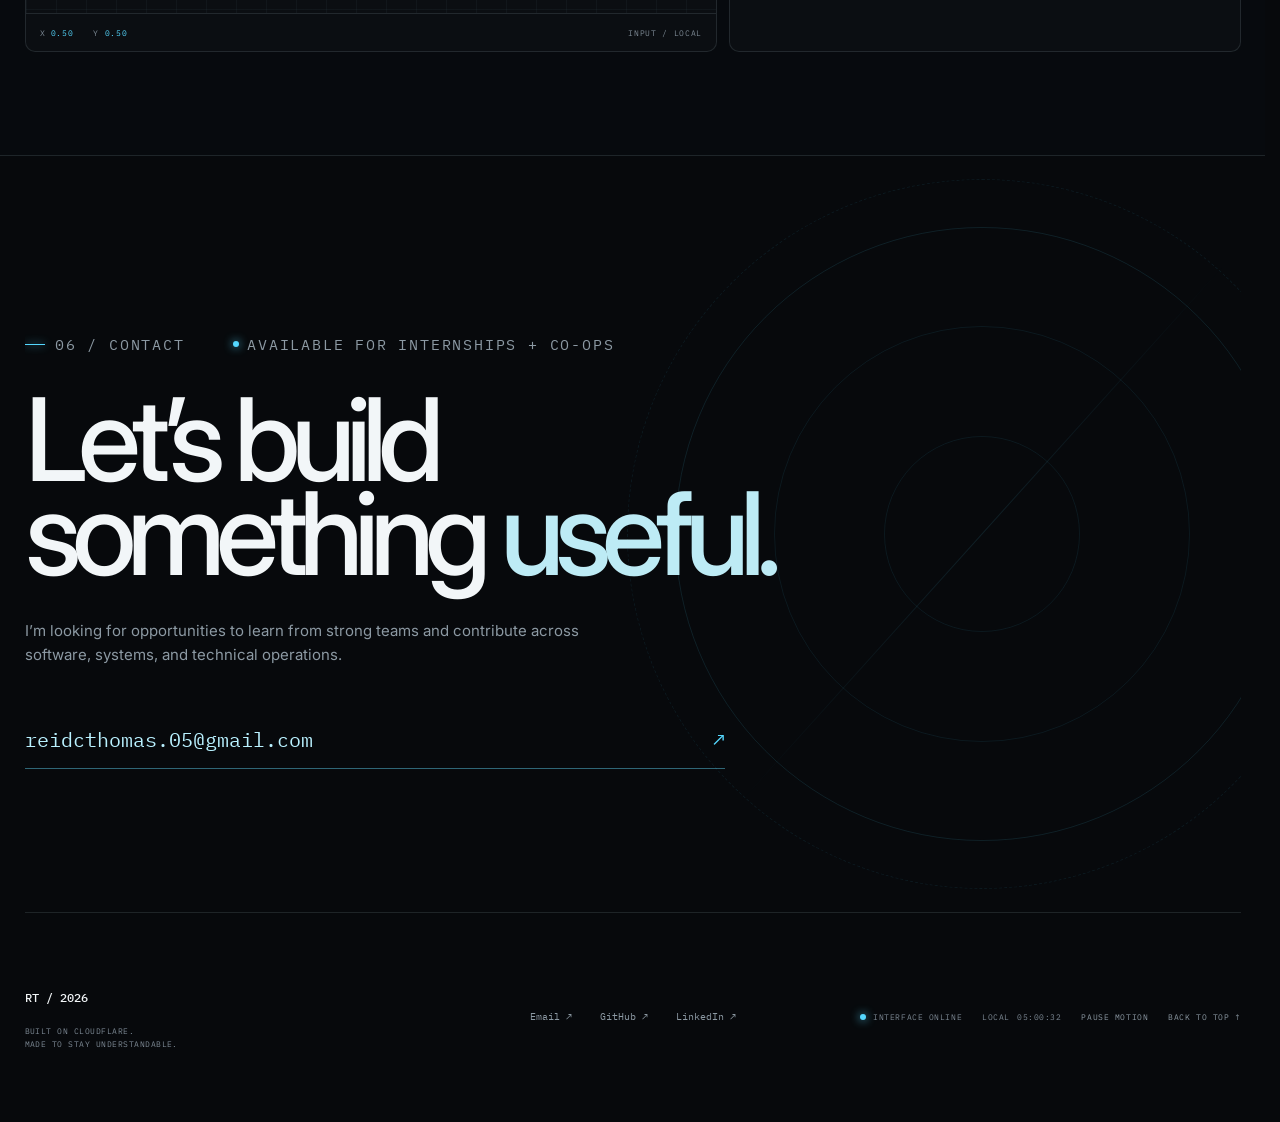
==== commit fb26fafe: "Motion polish: magnetic buttons + Seamless handwriting draw-on Two curated additions that respect pr" ====
--- a/index.html
+++ b/index.html
@@ -670,6 +670,7 @@
                     <div class="seamless-canvas">
                       <svg viewBox="0 0 200 70" preserveAspectRatio="none">
                         <path
+                          pathLength="100"
                           d="M10 46 q9 -26 18 0 t18 0 q9 -20 18 2 M74 30 l7 18 l7 -18 M96 24 v26 M110 40 q10 -14 18 0 t16 -2"
                         />
                       </svg>
--- a/styles.css
+++ b/styles.css
@@ -426,9 +426,25 @@
   margin-bottom: clamp(58px, 7vw, 98px);
 }
 .section-heading .eyebrow {
+  position: relative;
   padding-bottom: 28px;
   margin-bottom: 35px;
   border-bottom: 1px solid var(--border);
+}
+.section-heading .eyebrow::after {
+  content: "";
+  position: absolute;
+  left: 0;
+  bottom: -1px;
+  width: 72px;
+  height: 1px;
+  background: linear-gradient(90deg, var(--accent), transparent);
+  transform: scaleX(0);
+  transform-origin: left center;
+  transition: transform 720ms var(--ease-out-expo);
+}
+.js-ready .section-heading.is-visible .eyebrow::after {
+  transform: scaleX(1);
 }
 .section-heading h2 {
   max-width: 980px;
@@ -1190,6 +1206,22 @@
   stroke-linejoin: round;
   opacity: 0.85;
 }
+/* Signature "handwriting" draw-on when the card is revealed. Default (no JS,
+   reduced-motion, or paused) leaves the stroke fully drawn and visible. */
+@media (prefers-reduced-motion: no-preference) {
+  .js-ready:not(.motion-paused) .project .seamless-canvas path {
+    stroke-dasharray: 100;
+    stroke-dashoffset: 100;
+  }
+  .js-ready:not(.motion-paused) .project.is-visible .seamless-canvas path {
+    animation: seamless-draw 1.6s var(--ease-out-expo) 0.15s forwards;
+  }
+}
+@keyframes seamless-draw {
+  to {
+    stroke-dashoffset: 0;
+  }
+}
 .seamless-flow {
   display: flex;
   align-items: center;
@@ -2324,6 +2356,29 @@
   height: 5px;
   border: 1px solid rgba(85, 216, 255, 0.4);
   border-radius: 50%;
+}
+@media (prefers-reduced-motion: no-preference) {
+  .signal-field i {
+    animation: signal-drift 5s ease-in-out infinite alternate;
+  }
+  .signal-field i:nth-child(2n) {
+    animation-delay: -1.4s;
+    animation-duration: 6.5s;
+  }
+  .signal-field i:nth-child(3n) {
+    animation-delay: -2.7s;
+    animation-duration: 7.2s;
+  }
+}
+@keyframes signal-drift {
+  from {
+    translate: 0 0;
+    opacity: 0.45;
+  }
+  to {
+    translate: 5px -4px;
+    opacity: 1;
+  }
 }
 .signal-field i:nth-child(1) {
   left: 15%;
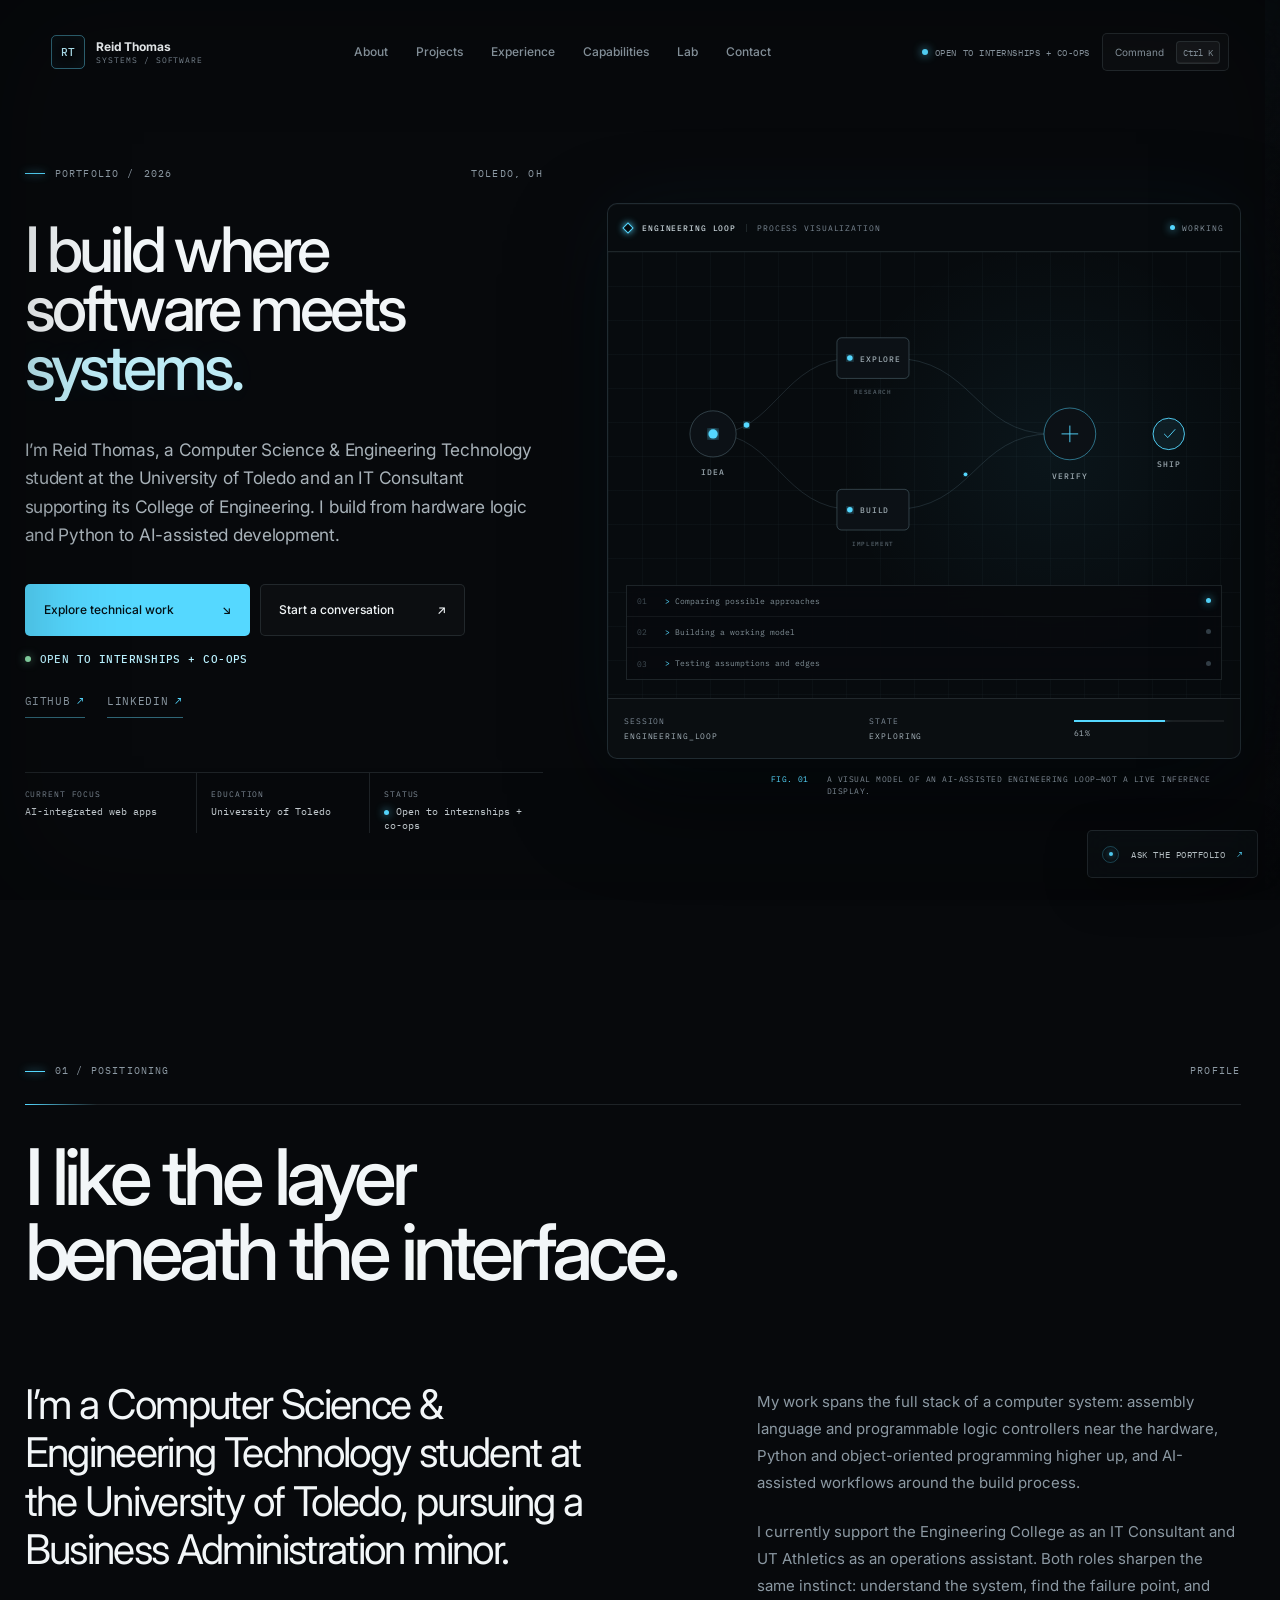
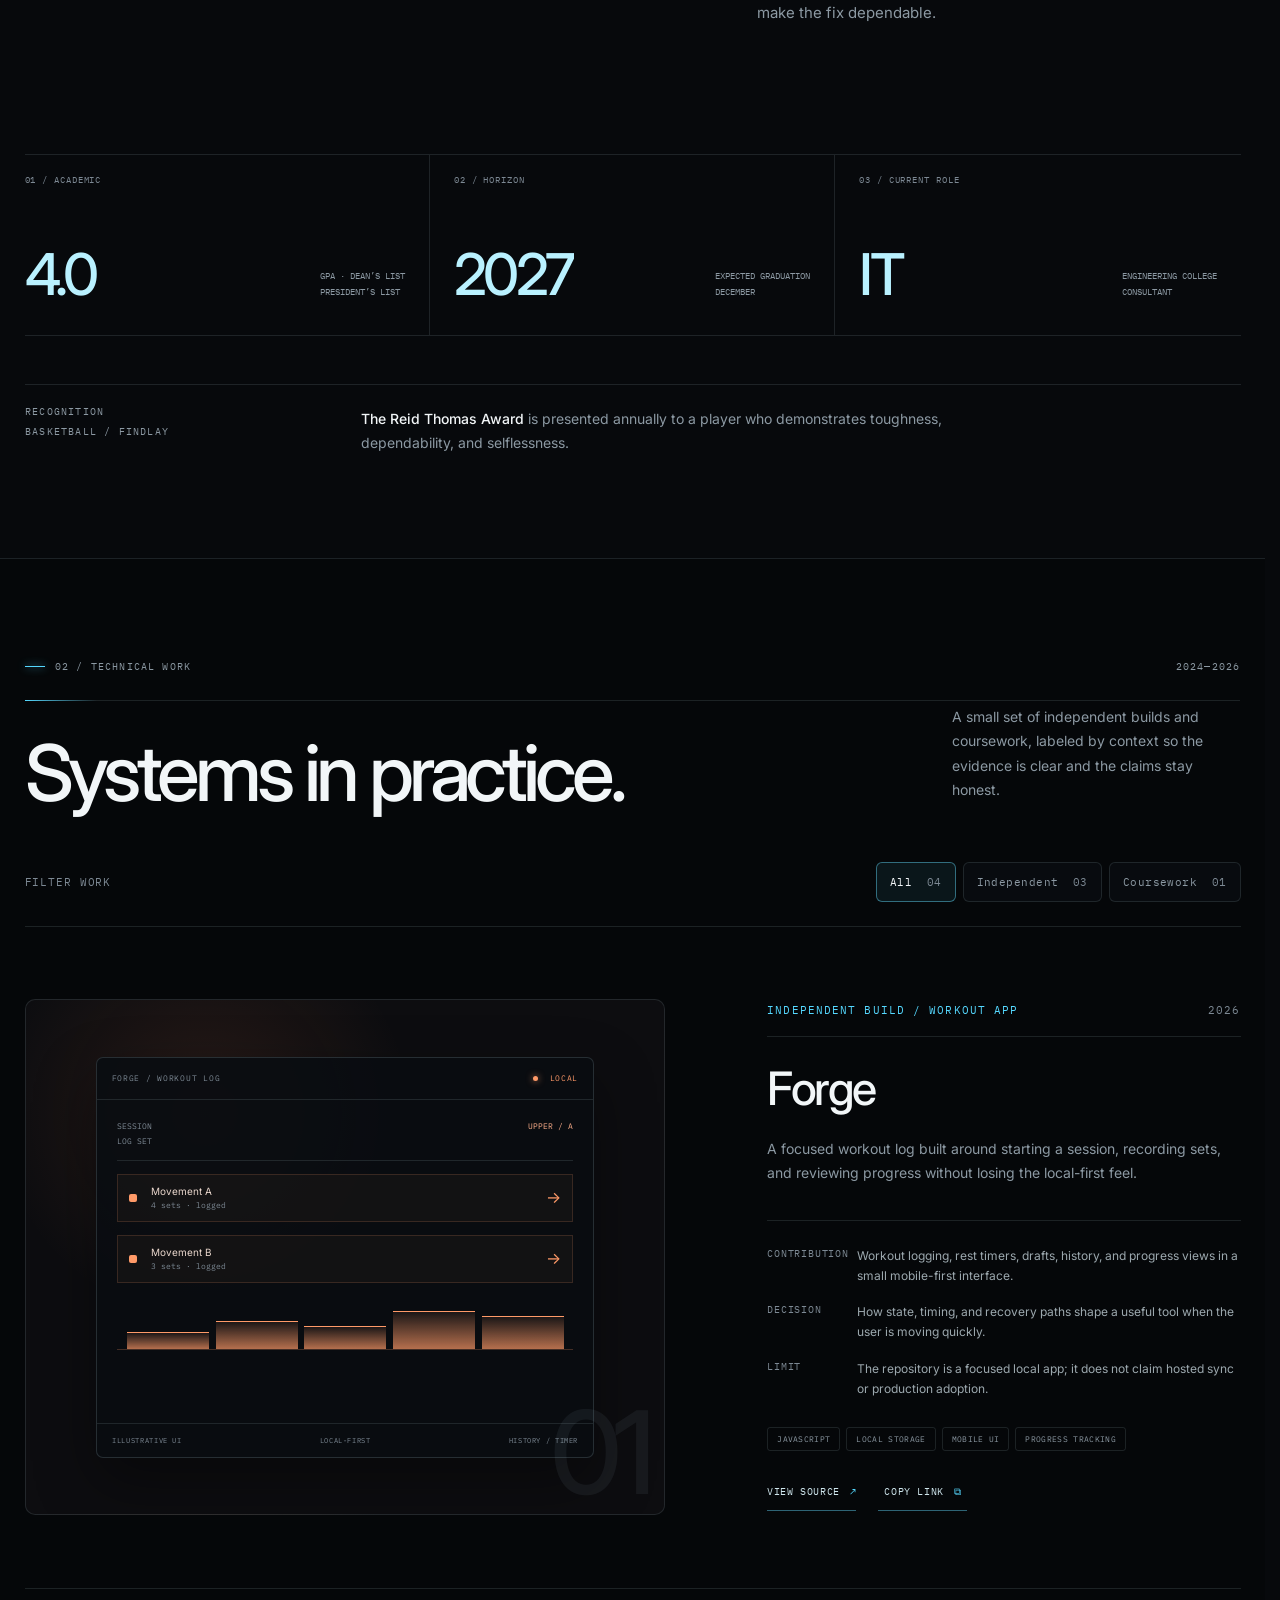
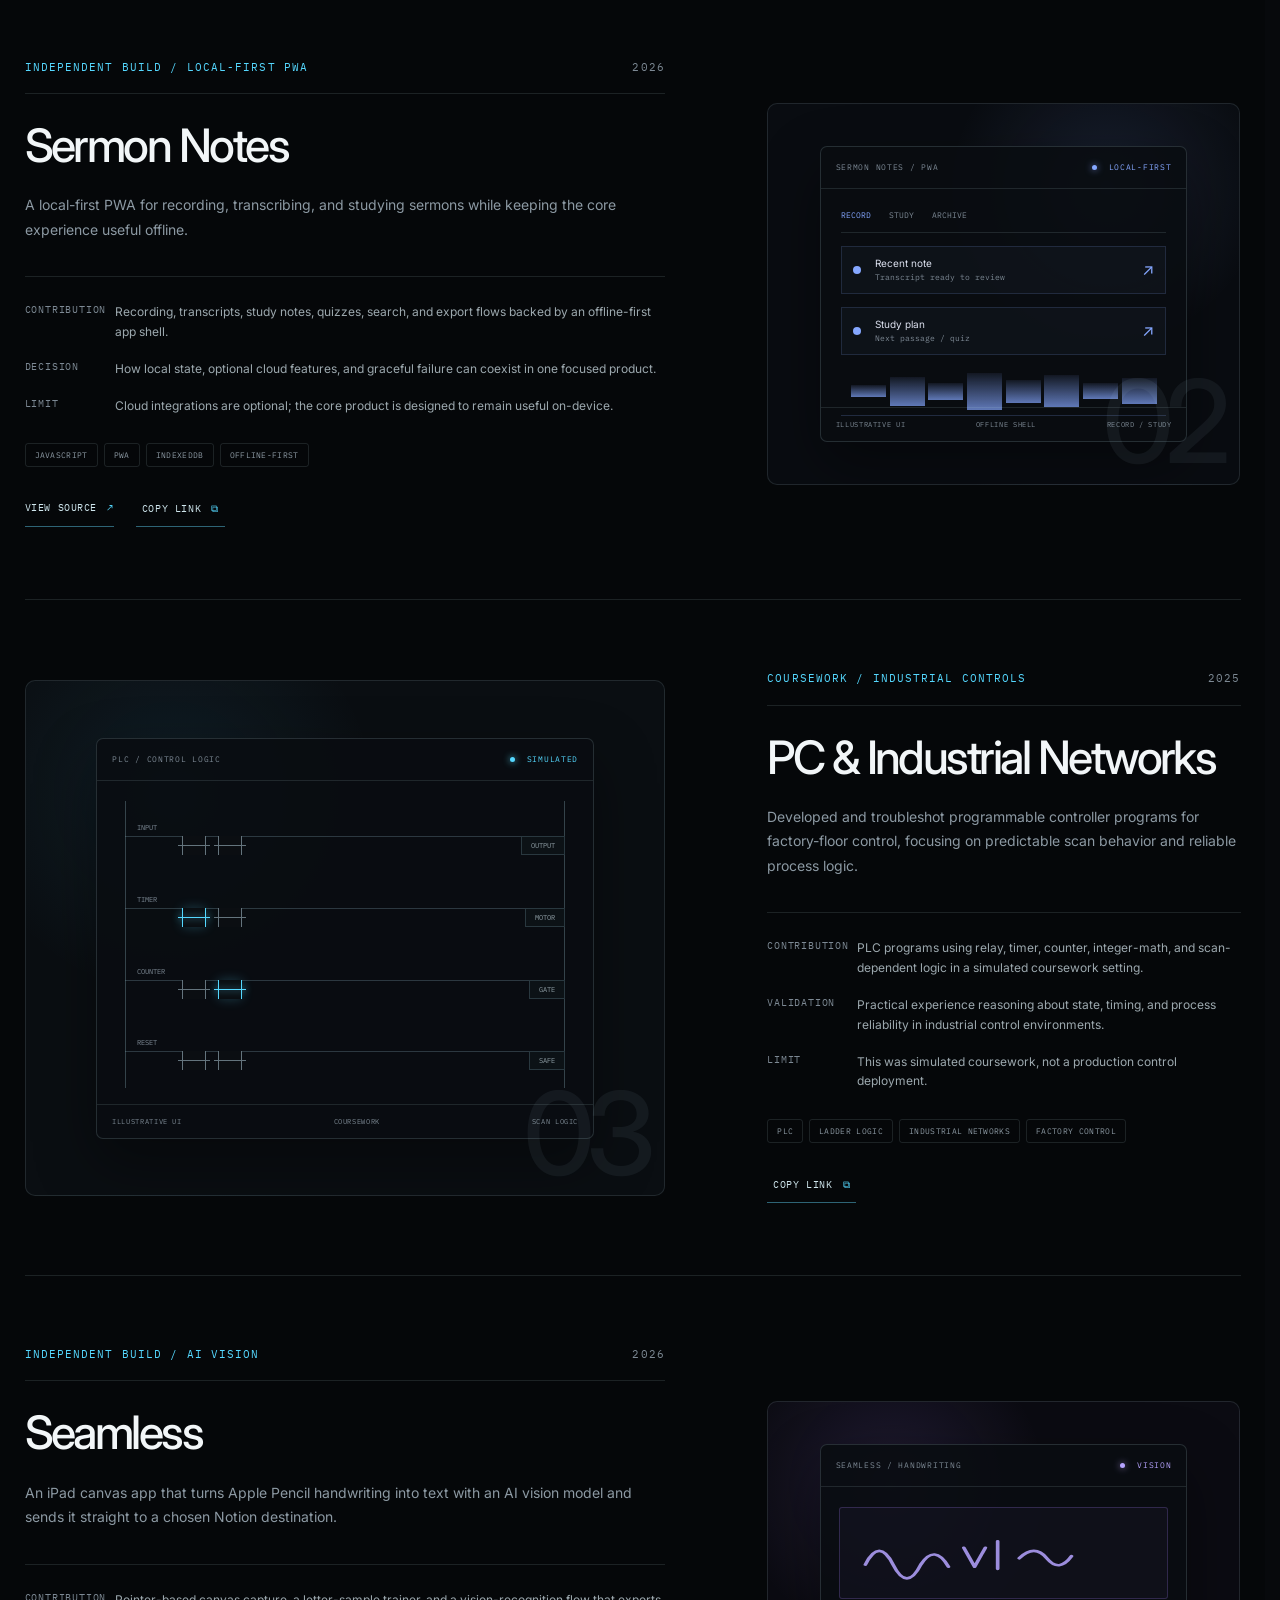
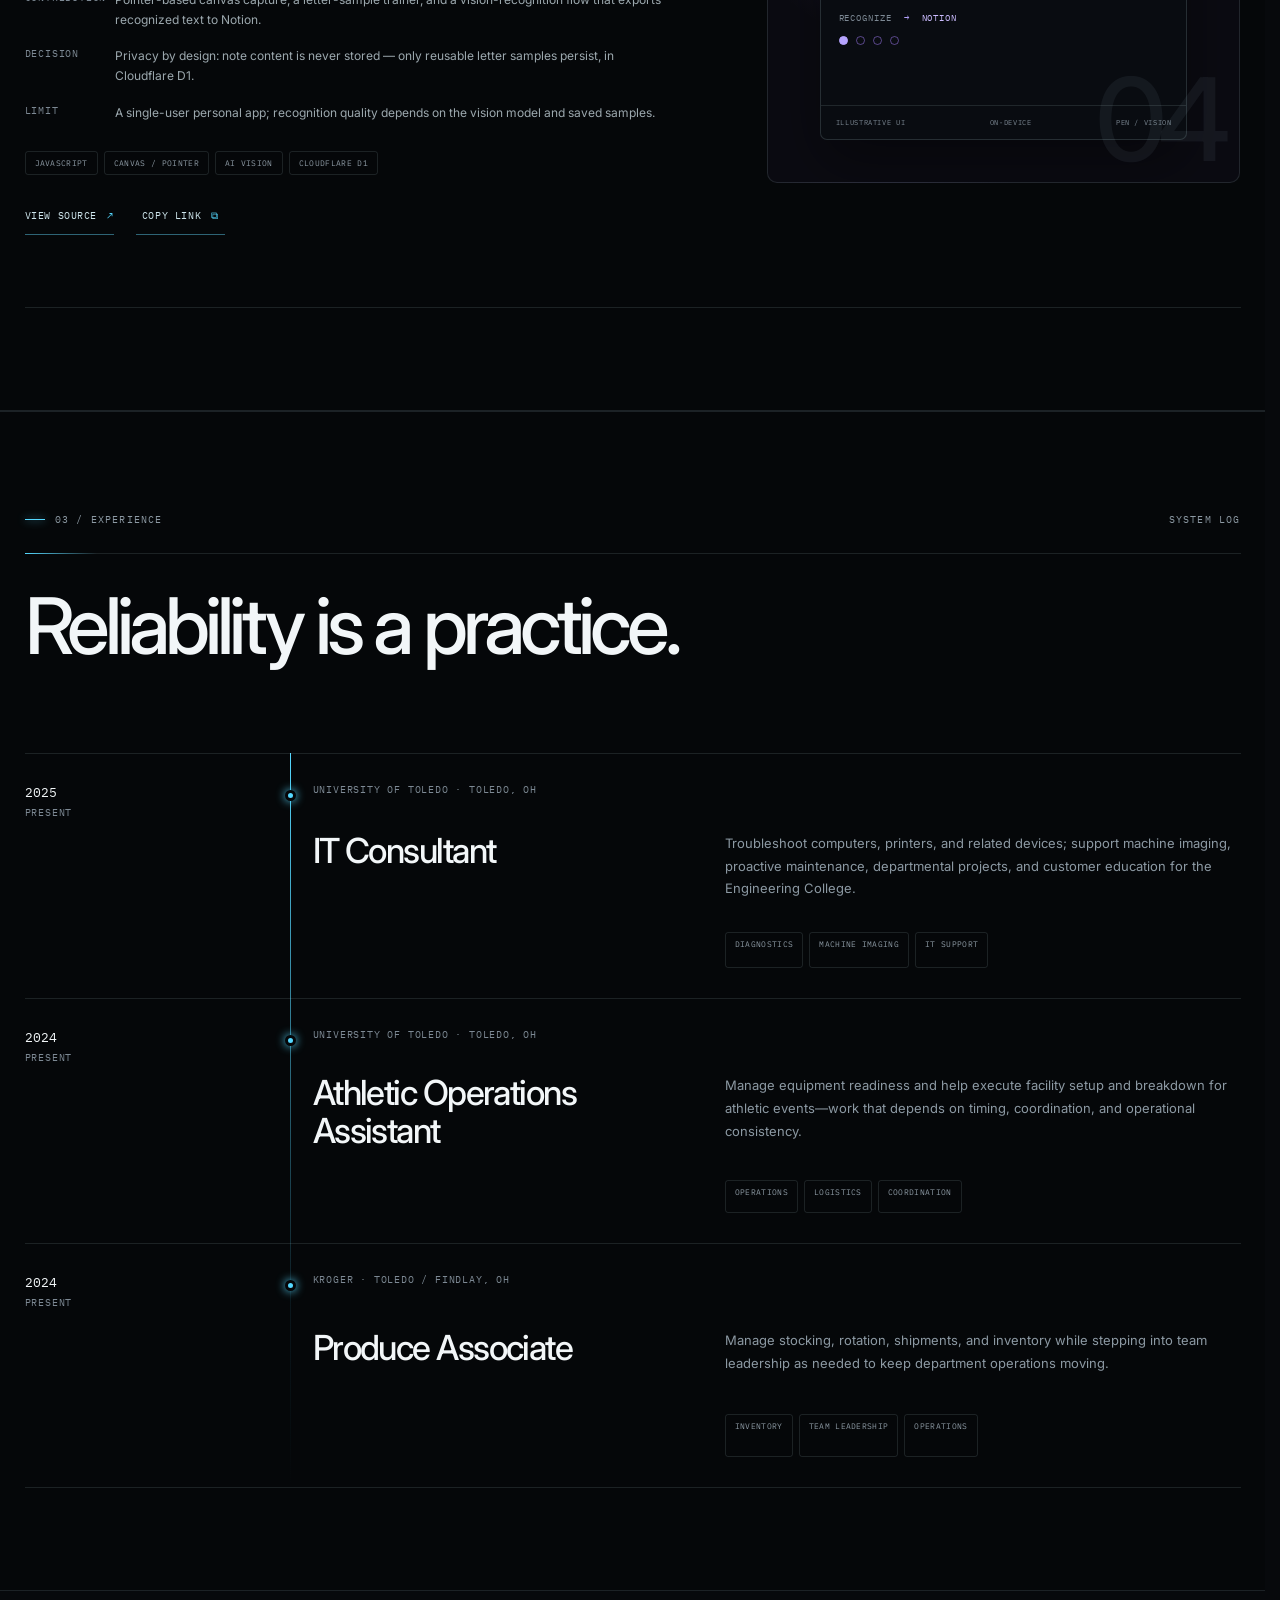
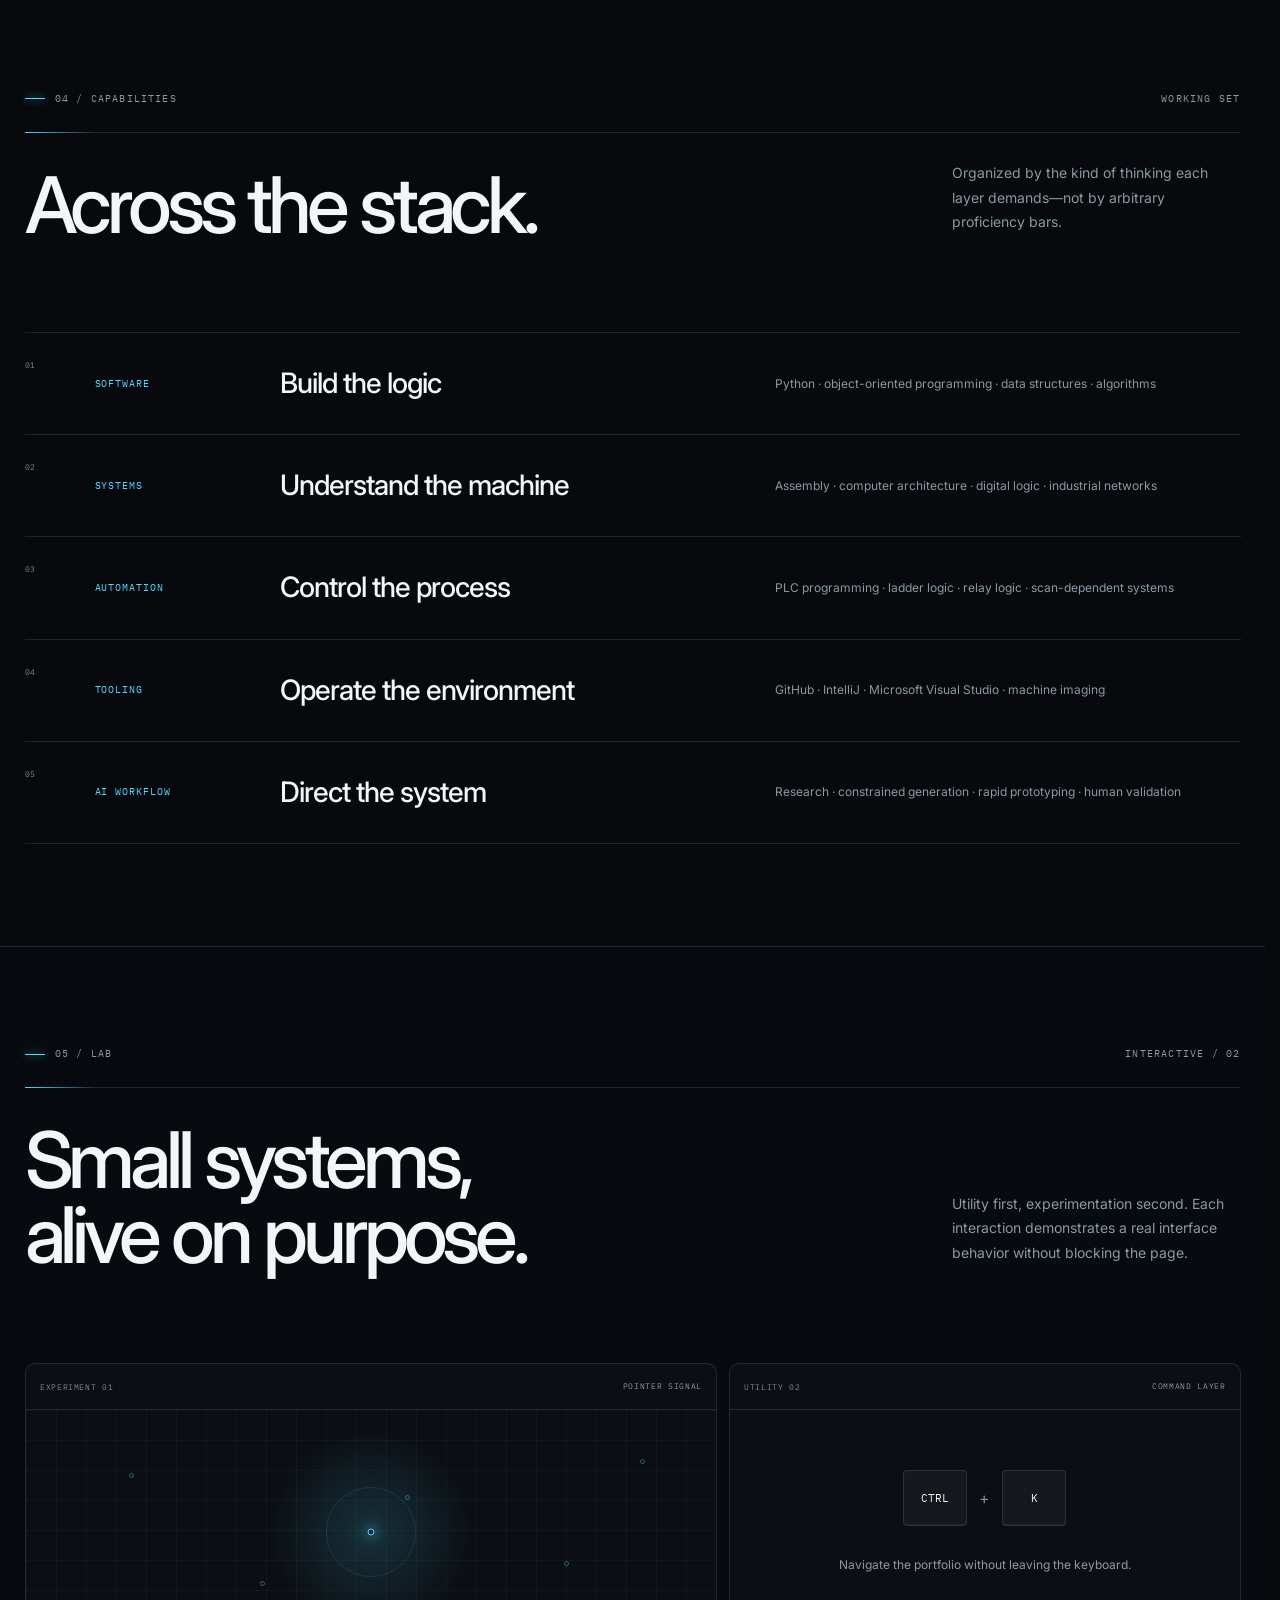
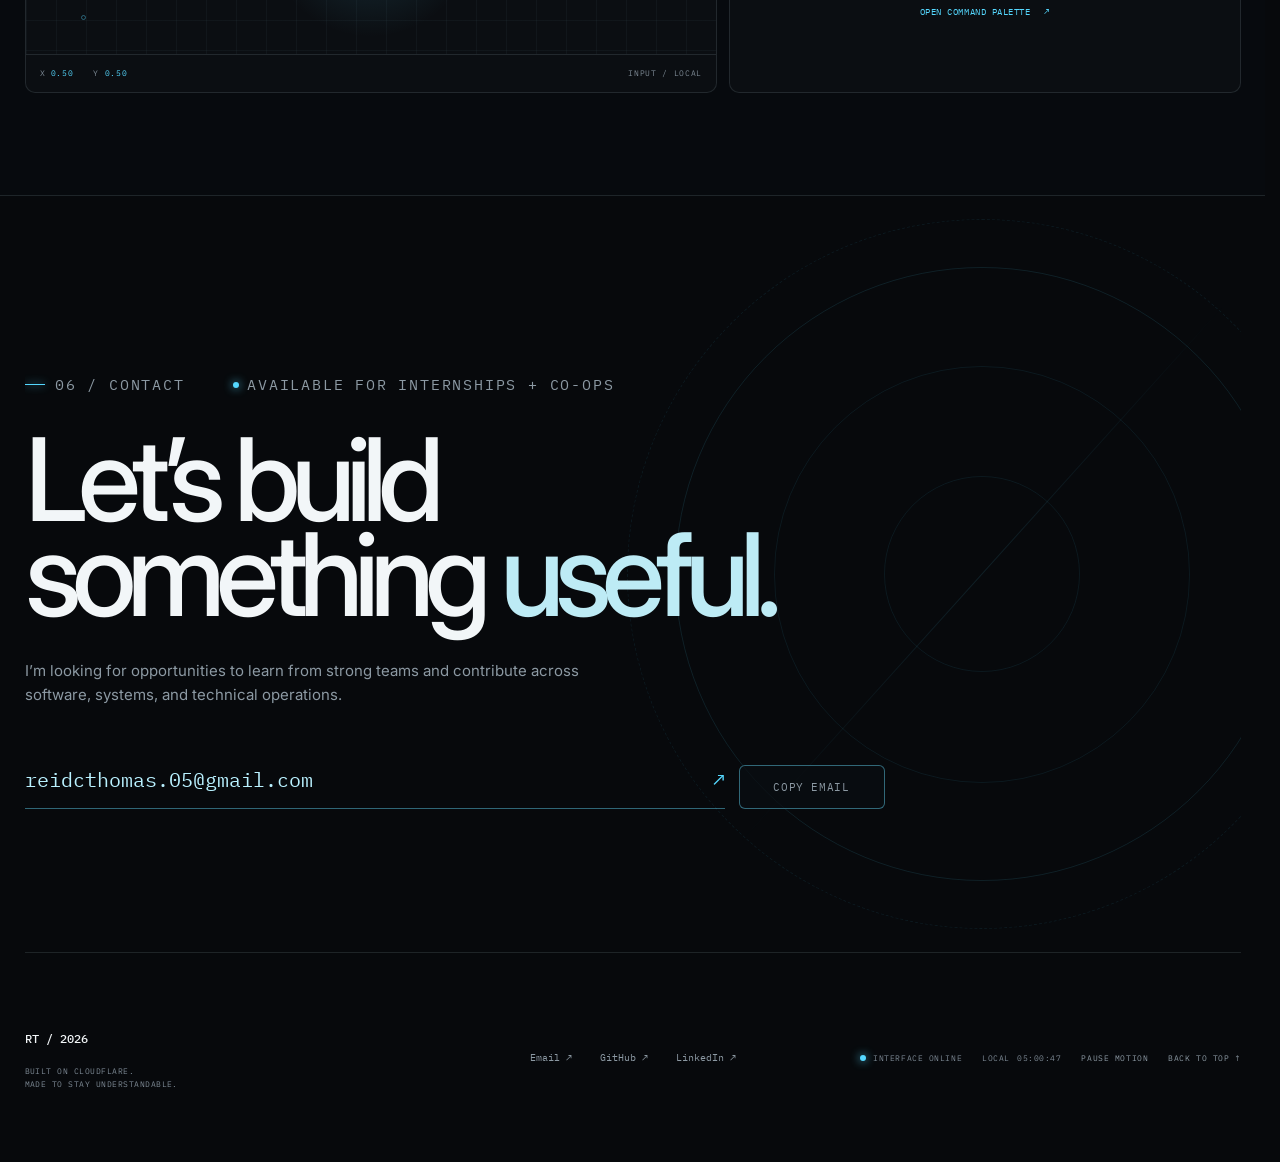
==== commit c02a880b: "Add portfolio navigation and sharing features" ====
--- a/index.html
+++ b/index.html
@@ -84,7 +84,11 @@
 
     <header class="site-header" data-header>
       <nav class="nav shell" aria-label="Primary navigation">
-        <a class="nav__brand" href="#home" data-cursor="HOME"
+        <a
+          class="nav__brand"
+          href="#home"
+          data-cursor="HOME"
+          aria-label="Reid Thomas — home"
           ><span class="nav__mark" aria-hidden="true">RT</span
           ><span class="nav__identity"
             ><b>Reid Thomas</b><small>Systems / Software</small></span
@@ -373,7 +377,7 @@
             </dd>
           </div>
         </dl>
-        <aside class="recognition" data-reveal aria-label="Recognition">
+        <div class="recognition" data-reveal aria-label="Recognition">
           <p class="eyebrow">
             <span>Recognition</span><span>Basketball / Findlay</span>
           </p>
@@ -381,7 +385,7 @@
             <strong>The Reid Thomas Award</strong> is presented annually to a
             player who demonstrates toughness, dependability, and selflessness.
           </p>
-        </aside>
+        </div>
       </section>
 
       <section
@@ -402,8 +406,49 @@
               context so the evidence is clear and the claims stay honest.
             </p>
           </header>
-          <div class="project-list">
-            <article class="project" data-project data-reveal>
+          <div class="project-filters" data-project-filters data-reveal>
+            <p id="project-filter-label">Filter work</p>
+            <div
+              role="group"
+              aria-labelledby="project-filter-label"
+              aria-controls="project-list"
+            >
+              <button
+                type="button"
+                data-project-filter="all"
+                aria-pressed="true"
+              >
+                All <span>04</span>
+              </button>
+              <button
+                type="button"
+                data-project-filter="independent"
+                aria-pressed="false"
+              >
+                Independent <span>03</span>
+              </button>
+              <button
+                type="button"
+                data-project-filter="coursework"
+                aria-pressed="false"
+              >
+                Coursework <span>01</span>
+              </button>
+            </div>
+            <p
+              class="visually-hidden"
+              data-project-filter-status
+              aria-live="polite"
+            ></p>
+          </div>
+          <div class="project-list" id="project-list">
+            <article
+              id="project-forge"
+              class="project"
+              data-project
+              data-project-context="independent"
+              data-reveal
+            >
               <div
                 class="project__visual project__visual--forge"
                 role="img"
@@ -479,17 +524,32 @@
                   <li>Mobile UI</li>
                   <li>Progress Tracking</li>
                 </ul>
-                <a
-                  class="text-link"
-                  href="https://github.com/ReidThomas1827/forge"
-                  target="_blank"
-                  rel="noopener noreferrer"
-                  data-cursor="OPEN"
-                  >View source <span aria-hidden="true">↗</span></a
-                >
+                <div class="project__actions">
+                  <a
+                    class="text-link"
+                    href="https://github.com/ReidThomas1827/forge"
+                    target="_blank"
+                    rel="noopener noreferrer"
+                    data-cursor="OPEN"
+                    >View source <span aria-hidden="true">↗</span></a
+                  >
+                  <button
+                    class="text-link text-link--button"
+                    type="button"
+                    data-copy-project="#project-forge"
+                  >
+                    Copy link <span aria-hidden="true">⧉</span>
+                  </button>
+                </div>
               </div>
             </article>
-            <article class="project project--reverse" data-project data-reveal>
+            <article
+              id="project-sermon-notes"
+              class="project project--reverse"
+              data-project
+              data-project-context="independent"
+              data-reveal
+            >
               <div
                 class="project__visual project__visual--sermon"
                 role="img"
@@ -568,17 +628,32 @@
                   <li>IndexedDB</li>
                   <li>Offline-first</li>
                 </ul>
-                <a
-                  class="text-link"
-                  href="https://github.com/ReidThomas1827/Churchapp/tree/main/sermonapp"
-                  target="_blank"
-                  rel="noopener noreferrer"
-                  data-cursor="OPEN"
-                  >View source <span aria-hidden="true">↗</span></a
-                >
+                <div class="project__actions">
+                  <a
+                    class="text-link"
+                    href="https://github.com/ReidThomas1827/Churchapp/tree/main/sermonapp"
+                    target="_blank"
+                    rel="noopener noreferrer"
+                    data-cursor="OPEN"
+                    >View source <span aria-hidden="true">↗</span></a
+                  >
+                  <button
+                    class="text-link text-link--button"
+                    type="button"
+                    data-copy-project="#project-sermon-notes"
+                  >
+                    Copy link <span aria-hidden="true">⧉</span>
+                  </button>
+                </div>
               </div>
             </article>
-            <article class="project" data-project data-reveal>
+            <article
+              id="project-plc"
+              class="project"
+              data-project
+              data-project-context="coursework"
+              data-reveal
+            >
               <div
                 class="project__visual project__visual--plc"
                 role="img"
@@ -654,9 +729,24 @@
                   <li>Industrial Networks</li>
                   <li>Factory Control</li>
                 </ul>
+                <div class="project__actions">
+                  <button
+                    class="text-link text-link--button"
+                    type="button"
+                    data-copy-project="#project-plc"
+                  >
+                    Copy link <span aria-hidden="true">⧉</span>
+                  </button>
+                </div>
               </div>
             </article>
-            <article class="project project--reverse" data-project data-reveal>
+            <article
+              id="project-seamless"
+              class="project project--reverse"
+              data-project
+              data-project-context="independent"
+              data-reveal
+            >
               <div
                 class="project__visual project__visual--seamless"
                 role="img"
@@ -730,14 +820,23 @@
                   <li>AI Vision</li>
                   <li>Cloudflare D1</li>
                 </ul>
-                <a
-                  class="text-link"
-                  href="https://github.com/ReidThomas1827/Seamless"
-                  target="_blank"
-                  rel="noopener noreferrer"
-                  data-cursor="OPEN"
-                  >View source <span aria-hidden="true">↗</span></a
-                >
+                <div class="project__actions">
+                  <a
+                    class="text-link"
+                    href="https://github.com/ReidThomas1827/Seamless"
+                    target="_blank"
+                    rel="noopener noreferrer"
+                    data-cursor="OPEN"
+                    >View source <span aria-hidden="true">↗</span></a
+                  >
+                  <button
+                    class="text-link text-link--button"
+                    type="button"
+                    data-copy-project="#project-seamless"
+                  >
+                    Copy link <span aria-hidden="true">⧉</span>
+                  </button>
+                </div>
               </div>
             </article>
           </div>
@@ -967,12 +1066,29 @@
             I’m looking for opportunities to learn from strong teams and
             contribute across software, systems, and technical operations.
           </p>
-          <a
-            class="contact__email"
-            href="mailto:reidcthomas.05@gmail.com"
-            data-cursor="MAIL"
-            ><span>reidcthomas.05@gmail.com</span><i aria-hidden="true">↗</i></a
-          >
+          <div class="contact__actions">
+            <a
+              class="contact__email"
+              href="mailto:reidcthomas.05@gmail.com"
+              data-cursor="MAIL"
+              ><span>reidcthomas.05@gmail.com</span
+              ><i aria-hidden="true">↗</i></a
+            >
+            <button
+              class="contact__copy"
+              type="button"
+              data-copy-email="reidcthomas.05@gmail.com"
+              aria-describedby="copy-email-status"
+            >
+              Copy email
+            </button>
+            <span
+              class="visually-hidden"
+              id="copy-email-status"
+              data-copy-email-status
+              aria-live="polite"
+            ></span>
+          </div>
         </div>
       </section>
     </main>
@@ -1192,7 +1308,67 @@
           >
             <span><i>08</i>Contact Reid</span><kbd>↗</kbd>
           </button>
-        </div>
+          <button
+            type="button"
+            id="command-option-9"
+            role="option"
+            data-command="#project-forge"
+          >
+            <span><i>09</i>Open Forge project</span><kbd>↵</kbd>
+          </button>
+          <button
+            type="button"
+            id="command-option-10"
+            role="option"
+            data-command="#project-sermon-notes"
+          >
+            <span><i>10</i>Open Sermon Notes project</span><kbd>↵</kbd>
+          </button>
+          <button
+            type="button"
+            id="command-option-11"
+            role="option"
+            data-command="#project-plc"
+          >
+            <span><i>11</i>Open PLC coursework</span><kbd>↵</kbd>
+          </button>
+          <button
+            type="button"
+            id="command-option-12"
+            role="option"
+            data-command="#project-seamless"
+          >
+            <span><i>12</i>Open Seamless project</span><kbd>↵</kbd>
+          </button>
+          <button
+            type="button"
+            id="command-option-13"
+            role="option"
+            data-command="copy-email"
+          >
+            <span><i>13</i>Copy Reid's email</span><kbd>↵</kbd>
+          </button>
+          <button
+            type="button"
+            id="command-option-14"
+            role="option"
+            data-command="motion"
+          >
+            <span><i>14</i><span data-motion-command>Pause motion</span></span
+            ><kbd>↵</kbd>
+          </button>
+          <button
+            type="button"
+            id="command-option-15"
+            role="option"
+            data-command="copy-link"
+          >
+            <span><i>15</i>Copy current page link</span><kbd>↵</kbd>
+          </button>
+        </div>
+        <p class="command-empty" data-command-empty hidden>
+          No matching commands. Try “projects”, “email”, or “motion”.
+        </p>
         <p class="visually-hidden" id="command-status" aria-live="polite"></p>
         <div class="command-dialog__footer">
           <span><kbd>↑↓</kbd> Navigate</span><span><kbd>↵</kbd> Select</span
@@ -1200,6 +1376,14 @@
         </div>
       </section>
     </div>
+    <div
+      class="site-toast"
+      data-site-toast
+      role="status"
+      aria-live="polite"
+      aria-atomic="true"
+      hidden
+    ></div>
     <div class="cursor" aria-hidden="true"><span></span></div>
     <script src="main.js" defer></script>
     <script src="chat.js" defer></script>
--- a/styles.css
+++ b/styles.css
@@ -59,6 +59,56 @@
   pointer-events: none;
   box-shadow: inset 0 0 120px rgba(0, 0, 0, 0.34);
 }
+.not-found {
+  min-height: 100svh;
+  display: grid;
+  grid-template-rows: auto 1fr auto;
+  align-items: center;
+  padding-block: 32px;
+}
+.not-found > .nav__brand {
+  justify-self: start;
+}
+.not-found__content {
+  max-width: 950px;
+  padding-block: 72px;
+}
+.not-found__content .eyebrow {
+  max-width: 580px;
+  padding-bottom: 18px;
+  border-bottom: 1px solid var(--border);
+}
+.not-found__content h1 {
+  margin-top: 38px;
+  font-size: clamp(4rem, 10vw, 9rem);
+  font-weight: 500;
+  line-height: 0.84;
+  letter-spacing: -0.075em;
+}
+.not-found__content > p:not(.eyebrow) {
+  max-width: 540px;
+  margin-top: 34px;
+  color: var(--muted);
+}
+.not-found__content .button {
+  margin-top: 38px;
+}
+.not-found__status {
+  display: flex;
+  align-items: center;
+  gap: 8px;
+  color: var(--muted-dim);
+  font: 400 10px/1 var(--font-mono);
+  letter-spacing: 0.08em;
+  text-transform: uppercase;
+}
+.not-found__status i {
+  width: 5px;
+  height: 5px;
+  border-radius: 50%;
+  background: var(--accent);
+  box-shadow: 0 0 8px var(--accent);
+}
 button,
 input,
 textarea {
@@ -285,6 +335,36 @@
   justify-content: center;
   gap: clamp(18px, 2.2vw, 34px);
   margin: 0 auto;
+  position: relative;
+}
+/* Sliding active/hover underline (desktop). Replaces the per-link underline
+   only when JS is ready; the per-link ::after stays as the no-JS/mobile
+   fallback. */
+.nav__slider {
+  position: absolute;
+  bottom: 5px;
+  left: 0;
+  height: 1px;
+  width: 0;
+  background: var(--accent);
+  box-shadow: 0 0 8px var(--accent);
+  opacity: 0;
+  transform: translateX(0);
+  transition:
+    transform var(--duration-ui) var(--ease-out-expo),
+    width var(--duration-ui) var(--ease-out-expo),
+    opacity var(--duration-ui) var(--ease-out-expo);
+  pointer-events: none;
+}
+@media (min-width: 961px) {
+  .js-ready .nav__link::after {
+    display: none;
+  }
+}
+@media (max-width: 960px) {
+  .nav__slider {
+    display: none;
+  }
 }
 .nav__link {
   position: relative;
@@ -1071,6 +1151,67 @@
   border-block: 1px solid var(--border);
   background: rgba(4, 6, 8, 0.42);
 }
+.project-filters {
+  display: none;
+  align-items: center;
+  justify-content: space-between;
+  gap: 20px;
+  margin: -38px 0 24px;
+  color: var(--muted-dim);
+  font: 400 11px/1 var(--font-mono);
+  letter-spacing: 0.08em;
+  text-transform: uppercase;
+}
+.js-ready .project-filters {
+  display: flex;
+}
+.project-filters > div {
+  display: flex;
+  flex-wrap: wrap;
+  gap: 7px;
+}
+.project-filters button {
+  min-height: 40px;
+  padding: 0 13px;
+  border: 1px solid var(--border);
+  border-radius: 6px;
+  color: var(--muted);
+  background: rgba(10, 14, 18, 0.72);
+  font: inherit;
+  letter-spacing: 0.04em;
+  cursor: pointer;
+  transition:
+    color var(--duration-ui),
+    border-color var(--duration-ui),
+    background var(--duration-ui),
+    transform var(--duration-micro) var(--ease-out-expo);
+}
+.project-filters button span {
+  margin-left: 7px;
+  color: var(--muted-dim);
+}
+.project-filters button:hover,
+.project-filters button[aria-pressed="true"] {
+  color: var(--foreground);
+  border-color: var(--border-active);
+  background: rgba(85, 216, 255, 0.07);
+}
+.project-filters button:active {
+  transform: translateY(1px);
+}
+.project.project-filter-enter {
+  animation: project-filter-enter 420ms var(--ease-out-expo) both;
+}
+@keyframes project-filter-enter {
+  from {
+    opacity: 0;
+    transform: translate3d(0, 12px, 0);
+  }
+  to {
+    opacity: 1;
+    transform: translate3d(0, 0, 0);
+  }
+}
 .project-list {
   display: grid;
   gap: 0;
@@ -1087,6 +1228,7 @@
   min-height: 0;
   padding-block: 72px;
   border-top: 1px solid var(--border);
+  scroll-margin-top: calc(var(--header-height) + 28px);
 }
 .project:last-child {
   border-bottom: 1px solid var(--border);
@@ -1395,15 +1537,6 @@
   border-bottom: 0;
   font-size: 7px;
 }
-.project__visual--python {
-  background:
-    radial-gradient(
-      circle at 76% 20%,
-      rgba(73, 110, 229, 0.11),
-      transparent 35%
-    ),
-    #090c11;
-}
 .project__visual--sermon {
   background:
     radial-gradient(
@@ -1529,6 +1662,81 @@
 .sermon-wave i:nth-child(8) {
   height: 56%;
 }
+/* Forge bars and Sermon waveform rise once when their card is revealed.
+   Safe default (no JS, reduced-motion, paused): bars render at full height. */
+@media (prefers-reduced-motion: no-preference) {
+  .js-ready:not(.motion-paused) .project .forge-bars i,
+  .js-ready:not(.motion-paused) .project .sermon-wave i {
+    transform: scaleY(0);
+    transform-origin: bottom;
+  }
+  .js-ready:not(.motion-paused) .project.is-visible .forge-bars i,
+  .js-ready:not(.motion-paused) .project.is-visible .sermon-wave i {
+    animation: bar-rise 0.6s var(--ease-out-expo) both;
+  }
+  .js-ready:not(.motion-paused) .project.is-visible .forge-bars i:nth-child(2) {
+    animation-delay: 0.06s;
+  }
+  .js-ready:not(.motion-paused) .project.is-visible .forge-bars i:nth-child(3) {
+    animation-delay: 0.12s;
+  }
+  .js-ready:not(.motion-paused) .project.is-visible .forge-bars i:nth-child(4) {
+    animation-delay: 0.18s;
+  }
+  .js-ready:not(.motion-paused) .project.is-visible .forge-bars i:nth-child(5) {
+    animation-delay: 0.24s;
+  }
+  .js-ready:not(.motion-paused)
+    .project.is-visible
+    .sermon-wave
+    i:nth-child(2) {
+    animation-delay: 0.05s;
+  }
+  .js-ready:not(.motion-paused)
+    .project.is-visible
+    .sermon-wave
+    i:nth-child(3) {
+    animation-delay: 0.1s;
+  }
+  .js-ready:not(.motion-paused)
+    .project.is-visible
+    .sermon-wave
+    i:nth-child(4) {
+    animation-delay: 0.15s;
+  }
+  .js-ready:not(.motion-paused)
+    .project.is-visible
+    .sermon-wave
+    i:nth-child(5) {
+    animation-delay: 0.2s;
+  }
+  .js-ready:not(.motion-paused)
+    .project.is-visible
+    .sermon-wave
+    i:nth-child(6) {
+    animation-delay: 0.25s;
+  }
+  .js-ready:not(.motion-paused)
+    .project.is-visible
+    .sermon-wave
+    i:nth-child(7) {
+    animation-delay: 0.3s;
+  }
+  .js-ready:not(.motion-paused)
+    .project.is-visible
+    .sermon-wave
+    i:nth-child(8) {
+    animation-delay: 0.35s;
+  }
+}
+@keyframes bar-rise {
+  from {
+    transform: scaleY(0);
+  }
+  to {
+    transform: scaleY(1);
+  }
+}
 .project-ui--sermon > footer {
   position: absolute;
   inset: auto 0 0;
@@ -1536,15 +1744,6 @@
   border-top: 1px solid var(--border);
   border-bottom: 0;
   font-size: 7px;
-}
-.project__visual--architecture {
-  background:
-    radial-gradient(
-      circle at 50% 50%,
-      rgba(60, 207, 239, 0.1),
-      transparent 38%
-    ),
-    #090d10;
 }
 .project__index {
   position: absolute;
@@ -1674,190 +1873,6 @@
   color: #8e9da4;
   font-weight: 400;
 }
-.project-ui--python {
-  display: grid;
-  grid-template-columns: 42px 1fr;
-}
-.project-ui--python .code-nav {
-  display: flex;
-  flex-direction: column;
-  align-items: center;
-  gap: 18px;
-  padding-top: 14px;
-  border-right: 1px solid var(--border);
-  color: var(--accent);
-  font: 500 8px/1 var(--font-mono);
-}
-.project-ui--python .code-nav i {
-  width: 13px;
-  height: 1px;
-  background: #38434a;
-}
-.code-pane {
-  position: relative;
-  min-width: 0;
-  overflow: hidden;
-}
-.code-pane header {
-  height: 38px;
-  padding: 13px;
-  border-bottom: 1px solid var(--border);
-  color: #8b989f;
-  font: 400 8px/1 var(--font-mono);
-}
-.code-pane header b {
-  color: var(--accent);
-}
-.code-pane ol {
-  padding: 18px 20px 8px 42px;
-  list-style: decimal-leading-zero;
-  color: #78868e;
-  font: 400 clamp(7px, 0.65vw, 10px) / 2.1 var(--font-mono);
-}
-.code-pane li {
-  padding-left: 8px;
-  border-left: 1px solid rgba(85, 216, 255, 0.12);
-}
-.code-pane em {
-  color: var(--accent-secondary);
-  font-style: normal;
-}
-.mini-chart {
-  position: absolute;
-  right: 8%;
-  bottom: 18%;
-  left: 12%;
-  height: 27%;
-  display: flex;
-  align-items: flex-end;
-  gap: 6px;
-  padding: 0 10px 9px;
-  border-bottom: 1px solid rgba(138, 173, 186, 0.25);
-}
-.mini-chart i {
-  flex: 1;
-  height: 32%;
-  background: linear-gradient(
-    to top,
-    rgba(85, 216, 255, 0.55),
-    rgba(85, 216, 255, 0.05)
-  );
-  border-top: 1px solid var(--accent);
-}
-.mini-chart i:nth-child(2) {
-  height: 50%;
-}
-.mini-chart i:nth-child(3) {
-  height: 38%;
-}
-.mini-chart i:nth-child(4) {
-  height: 74%;
-}
-.mini-chart i:nth-child(5) {
-  height: 59%;
-}
-.mini-chart i:nth-child(6) {
-  height: 88%;
-}
-.code-pane footer {
-  position: absolute;
-  inset: auto 0 0;
-  height: 32px;
-  display: flex;
-  align-items: center;
-  justify-content: space-between;
-  padding: 0 13px;
-  border-top: 1px solid var(--border);
-  color: var(--accent);
-  font: 400 7px/1 var(--font-mono);
-}
-.code-pane footer span {
-  color: var(--muted-dim);
-}
-.project-ui--chip {
-  overflow: hidden;
-  background-image:
-    linear-gradient(rgba(137, 178, 193, 0.05) 1px, transparent 1px),
-    linear-gradient(90deg, rgba(137, 178, 193, 0.05) 1px, transparent 1px);
-  background-size: 22px 22px;
-}
-.chip {
-  position: absolute;
-  top: 50%;
-  left: 50%;
-  width: 45%;
-  aspect-ratio: 1;
-  display: grid;
-  grid-template-columns: 1fr 1fr;
-  gap: 8%;
-  padding: 10%;
-  border: 1px solid rgba(85, 216, 255, 0.36);
-  background: #0b1116;
-  box-shadow: 0 0 45px rgba(85, 216, 255, 0.07);
-  transform: translate(-50%, -50%) rotate(45deg);
-}
-.chip::before {
-  content: "";
-  position: absolute;
-  inset: -9%;
-  border: 1px dashed rgba(121, 168, 185, 0.18);
-}
-.chip span {
-  display: grid;
-  place-items: center;
-  border: 1px solid var(--border);
-  color: #7f8d94;
-  font: 400 7px/1 var(--font-mono);
-  transform: rotate(-45deg);
-}
-.chip b {
-  position: absolute;
-  top: -25px;
-  left: 50%;
-  color: var(--accent);
-  font: 400 7px/1 var(--font-mono);
-  transform: translateX(-50%) rotate(-45deg);
-  white-space: nowrap;
-}
-.trace {
-  position: absolute;
-  background: rgba(85, 216, 255, 0.32);
-  box-shadow: 0 0 6px rgba(85, 216, 255, 0.2);
-}
-.trace--one,
-.trace--two {
-  top: 50%;
-  width: 27%;
-  height: 1px;
-}
-.trace--one {
-  left: 0;
-}
-.trace--two {
-  right: 0;
-}
-.trace--three,
-.trace--four {
-  left: 50%;
-  width: 1px;
-  height: 27%;
-}
-.trace--three {
-  top: 0;
-}
-.trace--four {
-  bottom: 0;
-}
-.bits {
-  position: absolute;
-  right: 0;
-  bottom: 5px;
-  left: 0;
-  color: rgba(112, 197, 223, 0.22);
-  font: 400 7px/1 var(--font-mono);
-  letter-spacing: 0.18em;
-  text-align: center;
-}
 .project__body {
   min-width: 0;
 }
@@ -1939,6 +1954,24 @@
   text-transform: uppercase;
   letter-spacing: 0.06em;
 }
+.project__actions {
+  display: flex;
+  flex-wrap: wrap;
+  align-items: center;
+  gap: 10px 22px;
+  margin-top: 28px;
+}
+.project__actions .text-link {
+  margin-top: 0;
+}
+.text-link--button {
+  display: none;
+  background: transparent;
+  cursor: pointer;
+}
+.js-ready .text-link--button {
+  display: inline-flex;
+}
 .text-link span {
   color: var(--accent);
   transition: transform var(--duration-ui) var(--ease-out-expo);
@@ -1946,183 +1979,6 @@
 .text-link:hover span {
   transform: translate(3px, -3px);
 }
-/* Workflow */
-.workflow {
-  position: relative;
-  overflow: hidden;
-  border: 1px solid var(--border);
-  border-radius: var(--radius-md);
-  background: rgba(8, 12, 16, 0.64);
-}
-.workflow::before {
-  content: "";
-  position: absolute;
-  inset: 0;
-  background-image:
-    linear-gradient(rgba(120, 168, 185, 0.035) 1px, transparent 1px),
-    linear-gradient(90deg, rgba(120, 168, 185, 0.035) 1px, transparent 1px);
-  background-size: 36px 36px;
-  mask-image: linear-gradient(
-    90deg,
-    transparent,
-    #000 20%,
-    #000 80%,
-    transparent
-  );
-}
-.workflow > ol {
-  position: relative;
-  z-index: 1;
-  display: grid;
-  grid-template-columns: repeat(5, 1fr);
-  align-items: center;
-  gap: 26px;
-  min-height: 390px;
-  padding: 60px 40px 90px;
-}
-.workflow__node {
-  position: relative;
-  min-width: 0;
-}
-.workflow__node::after {
-  content: "";
-  position: absolute;
-  top: 50%;
-  left: calc(100% + 7px);
-  width: 38px;
-  height: 1px;
-  background: linear-gradient(
-    90deg,
-    rgba(85, 216, 255, 0.4),
-    rgba(85, 216, 255, 0.08)
-  );
-}
-.workflow__node > span {
-  position: absolute;
-  top: -10px;
-  left: -5px;
-  z-index: 2;
-  color: var(--accent);
-  font: 400 8px/1 var(--font-mono);
-}
-.workflow__node > div {
-  position: relative;
-  min-height: 130px;
-  display: flex;
-  flex-direction: column;
-  justify-content: center;
-  padding: 18px;
-  border: 1px solid var(--border);
-  border-radius: var(--radius-sm);
-  background: rgba(11, 15, 20, 0.91);
-  box-shadow: 0 14px 40px rgba(0, 0, 0, 0.18);
-}
-.workflow__node > div::before {
-  content: "";
-  position: absolute;
-  top: -3px;
-  right: -3px;
-  width: 6px;
-  height: 6px;
-  background: #3e4b53;
-  border: 2px solid var(--background);
-  border-radius: 50%;
-}
-.workflow.is-active .workflow__node > div::before {
-  background: var(--accent);
-  box-shadow: 0 0 9px var(--accent);
-}
-.workflow__node small {
-  margin-bottom: 11px;
-  color: var(--muted-dim);
-  font: 400 7px/1 var(--font-mono);
-  letter-spacing: 0.09em;
-}
-.workflow__node strong {
-  font-size: 17px;
-  font-weight: 500;
-}
-.workflow__node p {
-  margin-top: 9px;
-  color: var(--muted);
-  font-size: 9px;
-  line-height: 1.55;
-}
-.workflow__branch {
-  display: grid;
-  gap: 28px;
-}
-.workflow__branch .workflow__node::after {
-  left: calc(100% + 7px);
-}
-.workflow__branch .workflow__node:first-child::before {
-  content: "";
-  position: absolute;
-  left: -20px;
-  bottom: -15px;
-  width: 1px;
-  height: 164px;
-  border-left: 1px solid rgba(85, 216, 255, 0.16);
-}
-.workflow__node--output::after {
-  display: none;
-}
-.workflow__node--output > div {
-  border-color: rgba(85, 216, 255, 0.3);
-  background: rgba(38, 123, 153, 0.08);
-}
-.workflow__rail {
-  position: absolute;
-  z-index: 0;
-  top: 50%;
-  right: 40px;
-  left: 40px;
-  height: 1px;
-  overflow: hidden;
-  background: rgba(85, 216, 255, 0.09);
-}
-.workflow__rail i {
-  display: block;
-  width: 24%;
-  height: 100%;
-  background: linear-gradient(90deg, transparent, var(--accent), transparent);
-  box-shadow: 0 0 8px var(--accent);
-  transform: translateX(-100%);
-}
-.workflow.is-active .workflow__rail i {
-  animation: route-packet 4s linear infinite;
-}
-.workflow__legend {
-  position: absolute;
-  right: 0;
-  bottom: 0;
-  left: 0;
-  display: flex;
-  justify-content: space-between;
-  padding: 15px 18px;
-  border-top: 1px solid var(--border);
-  color: var(--muted-dim);
-  font: 400 7px/1 var(--font-mono);
-  letter-spacing: 0.08em;
-}
-.workflow__legend span:first-child {
-  display: flex;
-  align-items: center;
-  gap: 7px;
-}
-.workflow__legend i {
-  width: 5px;
-  height: 5px;
-  border-radius: 50%;
-  background: var(--accent);
-  box-shadow: 0 0 7px var(--accent);
-}
-@keyframes route-packet {
-  to {
-    transform: translateX(520%);
-  }
-}
-
 /* Experience */
 .section--experience {
   border-block: 1px solid var(--border);
@@ -2596,16 +2452,54 @@
   color: var(--muted);
   font-size: 15px;
 }
+.contact__actions {
+  display: grid;
+  grid-template-columns: minmax(0, 700px) auto;
+  align-items: end;
+  gap: 14px;
+  max-width: 860px;
+  margin-top: 45px;
+}
 .contact__email {
   display: flex;
   align-items: center;
   justify-content: space-between;
   max-width: 700px;
-  margin-top: 45px;
+  margin-top: 0;
   padding: 18px 0;
   border-bottom: 1px solid var(--border-active);
   color: var(--accent-bright);
   font: 400 clamp(13px, 2vw, 20px) / 1 var(--font-mono);
+}
+.contact__copy {
+  display: none;
+  min-height: 44px;
+  padding: 0 14px;
+  border: 1px solid var(--border-active);
+  border-radius: 6px;
+  color: var(--muted);
+  background: rgba(10, 14, 18, 0.72);
+  font: 400 11px/1 var(--font-mono);
+  letter-spacing: 0.06em;
+  text-transform: uppercase;
+  cursor: pointer;
+  transition:
+    color var(--duration-ui),
+    border-color var(--duration-ui),
+    background var(--duration-ui),
+    transform var(--duration-micro) var(--ease-out-expo);
+}
+.js-ready .contact__copy {
+  display: block;
+}
+.contact__copy:hover,
+.contact__copy.is-copied {
+  color: var(--foreground);
+  border-color: var(--accent);
+  background: rgba(85, 216, 255, 0.08);
+}
+.contact__copy:active {
+  transform: translateY(1px);
 }
 .contact__email i {
   color: var(--accent);
@@ -3147,6 +3041,15 @@
   color: var(--muted-dim);
   font: 400 7px/1 var(--font-mono);
 }
+.command-empty {
+  padding: 24px 18px;
+  color: var(--muted);
+  font: 400 11px/1.6 var(--font-mono);
+  text-align: center;
+}
+.command-empty[hidden] {
+  display: none;
+}
 .command-dialog__footer span {
   display: flex;
   align-items: center;
@@ -3168,6 +3071,37 @@
     opacity: 0;
     transform: translateY(-12px) scale(0.985);
   }
+}
+
+.site-toast {
+  position: fixed;
+  left: 50%;
+  bottom: 24px;
+  z-index: 10001;
+  max-width: min(420px, calc(100vw - 32px));
+  min-height: 40px;
+  display: flex;
+  align-items: center;
+  padding: 10px 14px;
+  border: 1px solid var(--border-active);
+  border-radius: 6px;
+  background: rgba(10, 14, 18, 0.96);
+  box-shadow: 0 16px 48px rgba(0, 0, 0, 0.34);
+  color: var(--accent-bright);
+  font: 400 11px/1.4 var(--font-mono);
+  letter-spacing: 0.04em;
+  opacity: 0;
+  transform: translate3d(-50%, 10px, 0);
+  transition:
+    opacity var(--duration-ui),
+    transform var(--duration-ui) var(--ease-out-expo);
+}
+.site-toast[hidden] {
+  display: none;
+}
+.site-toast.is-visible {
+  opacity: 1;
+  transform: translate3d(-50%, 0, 0);
 }
 
 /* Enhanced pointer; native cursor remains available */
@@ -3277,13 +3211,6 @@
   .project {
     gap: 55px;
   }
-  .workflow > ol {
-    gap: 16px;
-    padding-inline: 24px;
-  }
-  .workflow__node::after {
-    width: 30px;
-  }
 }
 @media (max-width: 960px) {
   :root {
@@ -3394,15 +3321,6 @@
   .project__body {
     max-width: 700px;
   }
-  .workflow {
-    overflow-x: auto;
-  }
-  .workflow > ol {
-    min-width: 920px;
-  }
-  .workflow__legend {
-    min-width: 920px;
-  }
   .timeline article {
     grid-template-columns: 1fr;
   }
@@ -3438,6 +3356,9 @@
   body::after {
     box-shadow: inset 0 0 60px rgba(0, 0, 0, 0.22);
   }
+  .site-toast {
+    bottom: 70px;
+  }
   .ambient__grid {
     background-size: 40px 40px;
   }
@@ -3516,6 +3437,18 @@
   }
   .section-heading h2 {
     font-size: clamp(2.55rem, 13vw, 4.8rem);
+  }
+  .project-filters {
+    align-items: flex-start;
+    flex-direction: column;
+    margin-top: -18px;
+  }
+  .project-filters > div {
+    width: 100%;
+  }
+  .project-filters button {
+    min-height: 44px;
+    flex: 1 1 auto;
   }
   .eyebrow {
     font-size: 8px;
@@ -3572,51 +3505,8 @@
   .project__body h3 {
     font-size: clamp(2rem, 10vw, 3rem);
   }
-  .workflow {
-    overflow: visible;
-  }
-  .workflow > ol {
-    min-width: 0;
-    grid-template-columns: 1fr;
-    gap: 18px;
-    padding: 30px 18px 75px;
-  }
-  .workflow__rail {
-    top: 30px;
-    right: auto;
-    bottom: 60px;
-    left: 35px;
-    width: 1px;
-    height: auto;
-  }
-  .workflow__rail i {
-    width: 1px;
-    height: 22%;
-    transform: translateY(-100%);
-  }
-  .workflow.is-active .workflow__rail i {
-    animation: route-packet-mobile 4s linear infinite;
-  }
-  .workflow__node {
-    padding-left: 22px;
-  }
-  .workflow__node::after,
-  .workflow__branch .workflow__node:first-child::before {
-    display: none;
-  }
-  .workflow__branch {
-    grid-template-columns: 1fr 1fr;
-    gap: 10px;
-    padding-left: 22px;
-  }
-  .workflow__branch .workflow__node {
-    padding-left: 0;
-  }
-  .workflow__node > div {
-    min-height: 112px;
-  }
-  .workflow__legend {
-    min-width: 0;
+  .project__actions .text-link {
+    min-height: 44px;
   }
   .timeline::before {
     left: 7px;
@@ -3697,6 +3587,13 @@
     align-items: flex-start;
     gap: 10px;
   }
+  .contact__actions {
+    grid-template-columns: 1fr;
+    align-items: stretch;
+  }
+  .contact__copy {
+    width: 100%;
+  }
   .contact__email {
     font-size: clamp(11px, 3.6vw, 16px);
   }
@@ -3773,19 +3670,9 @@
   .ladder {
     inset: 53px 17px 44px;
   }
-  .code-pane ol {
-    padding-left: 31px;
-  }
   .project__detail > div {
     grid-template-columns: 1fr;
     gap: 5px;
-  }
-  .workflow {
-    margin-inline: -12px;
-    border-radius: 0;
-  }
-  .workflow__branch {
-    grid-template-columns: 1fr;
   }
   .lab-command {
     padding-inline: 18px;
@@ -3834,12 +3721,6 @@
     max-height: calc(100svh - 200px);
   }
 }
-@keyframes route-packet-mobile {
-  to {
-    transform: translateY(560%);
-  }
-}
-
 @media (prefers-reduced-motion: reduce) {
   html {
     scroll-behavior: auto;
@@ -3898,15 +3779,13 @@
     transition: none !important;
   }
   .project__visual,
-  .lab-card,
-  .workflow {
+  .lab-card {
     border-color: #b8c2c7;
     background: #f5f7f8;
     color: #111;
   }
   .system-window,
   .project__visual,
-  .workflow,
   .lab-grid {
     break-inside: avoid;
   }
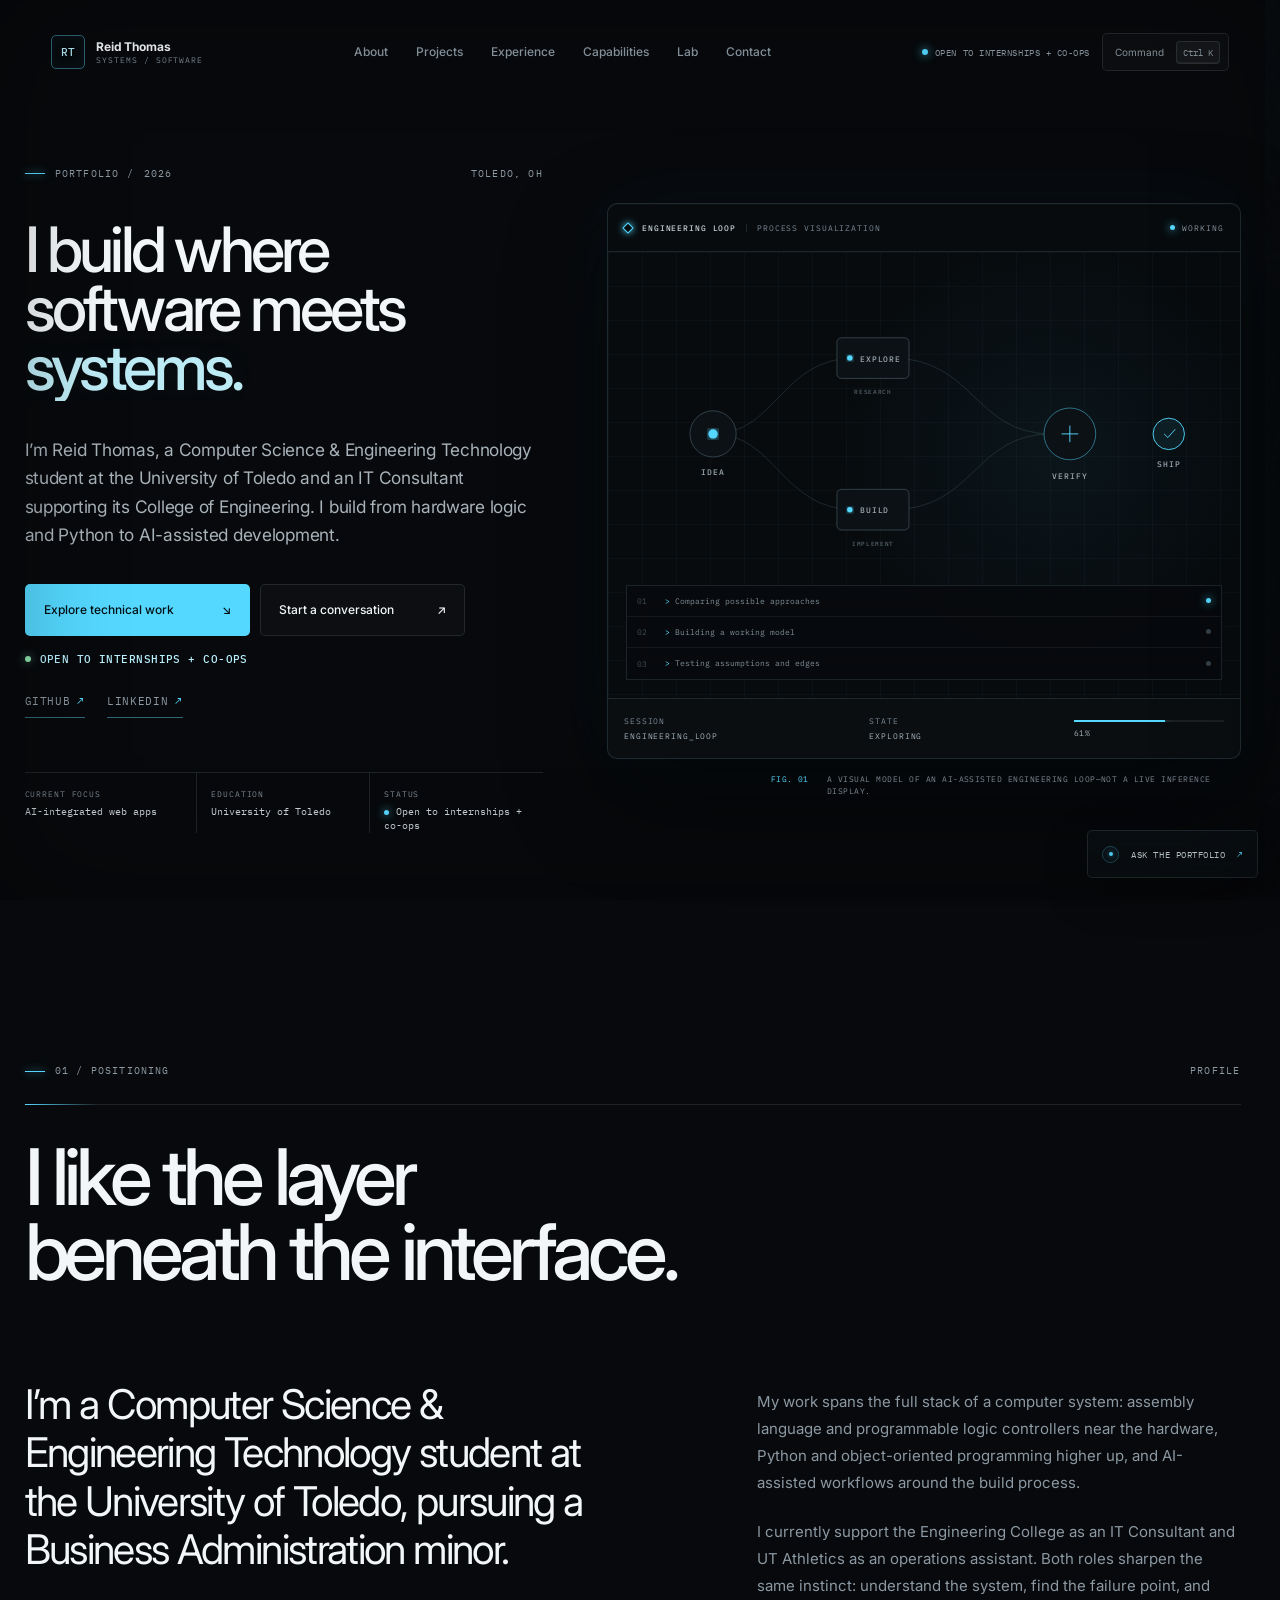
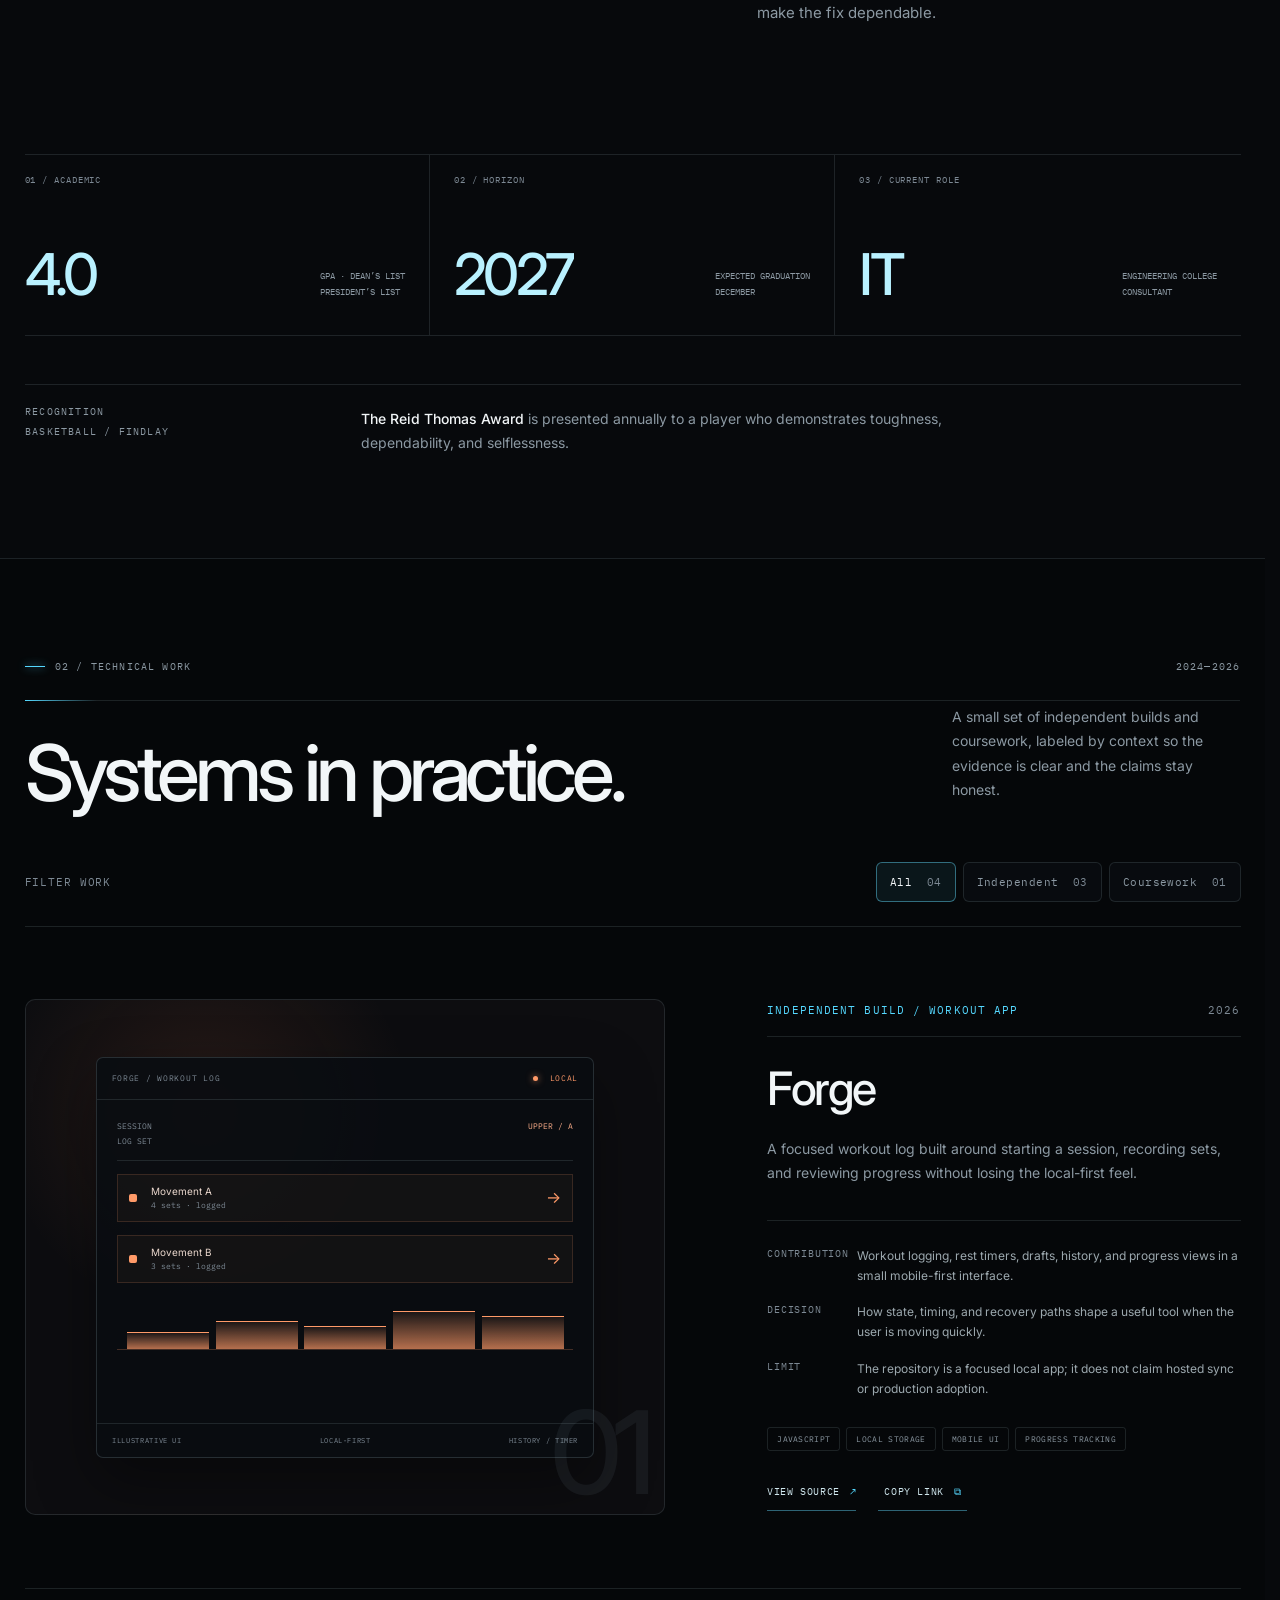
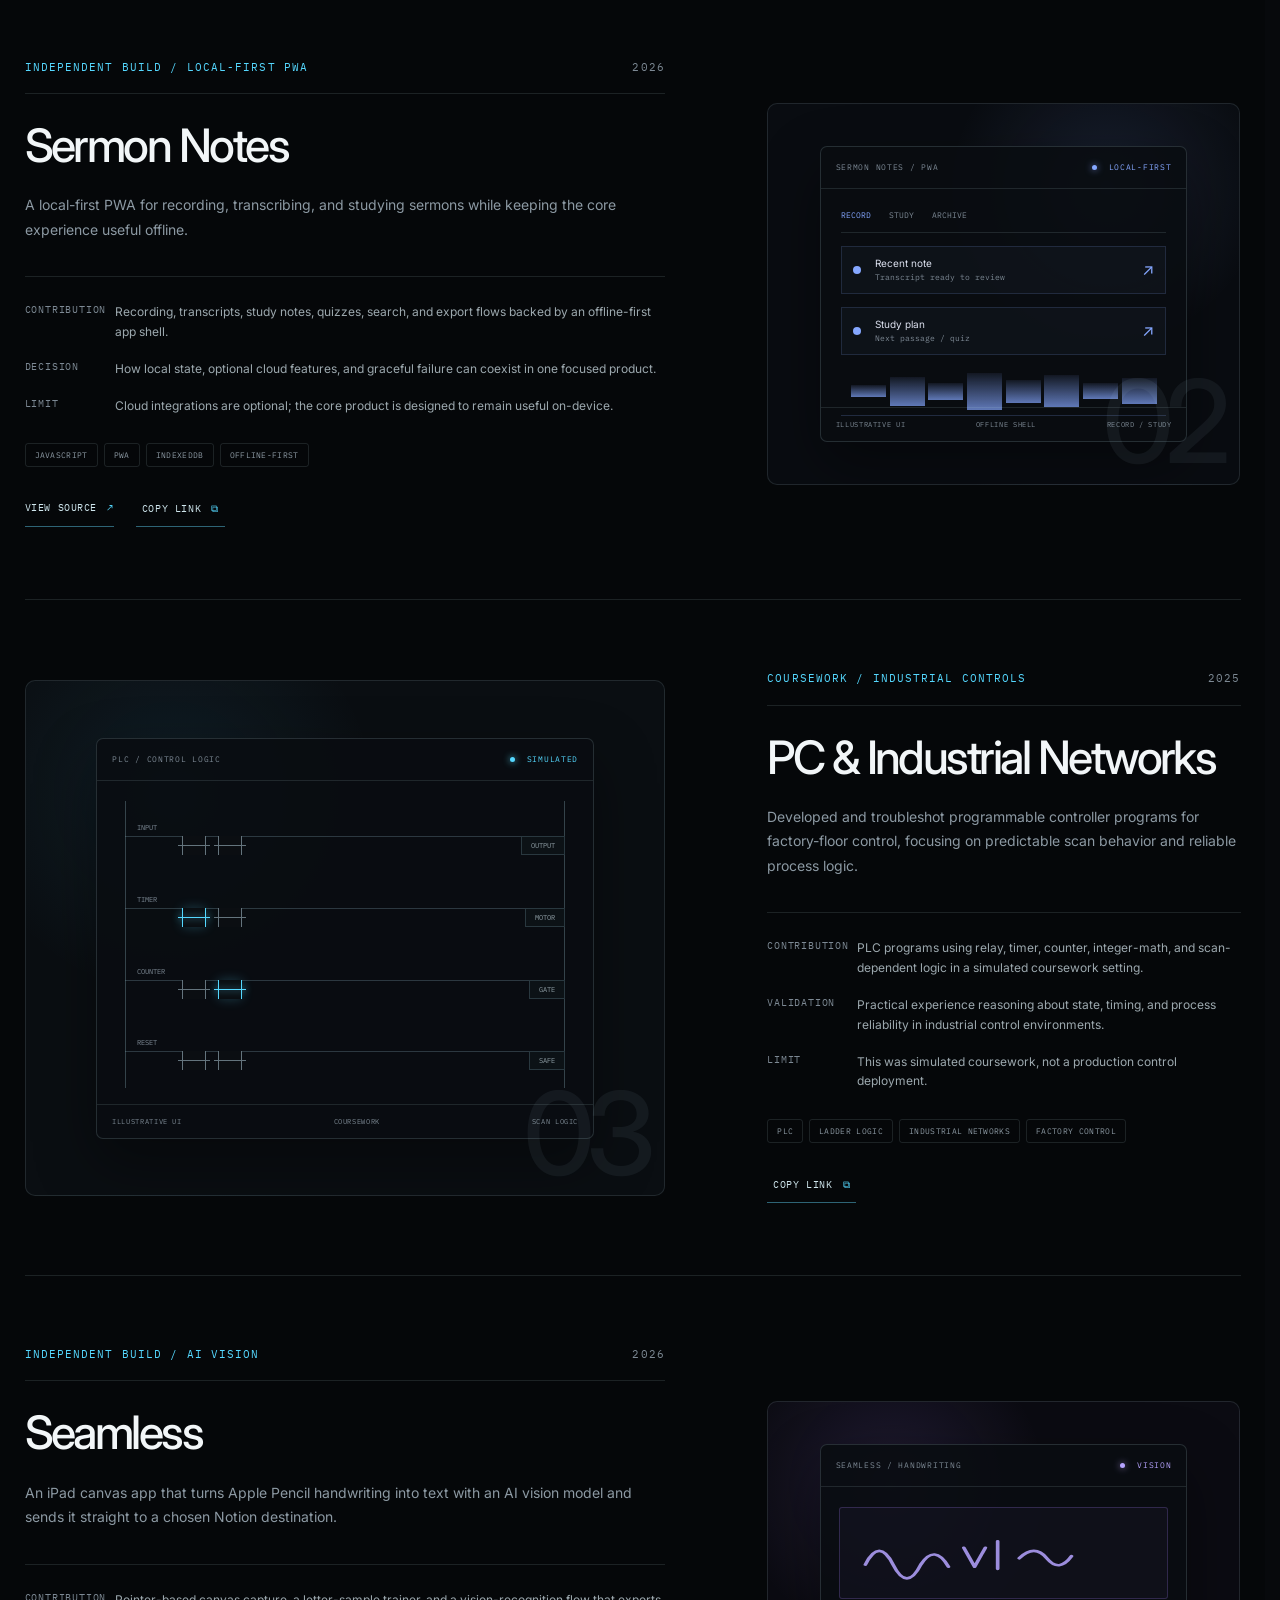
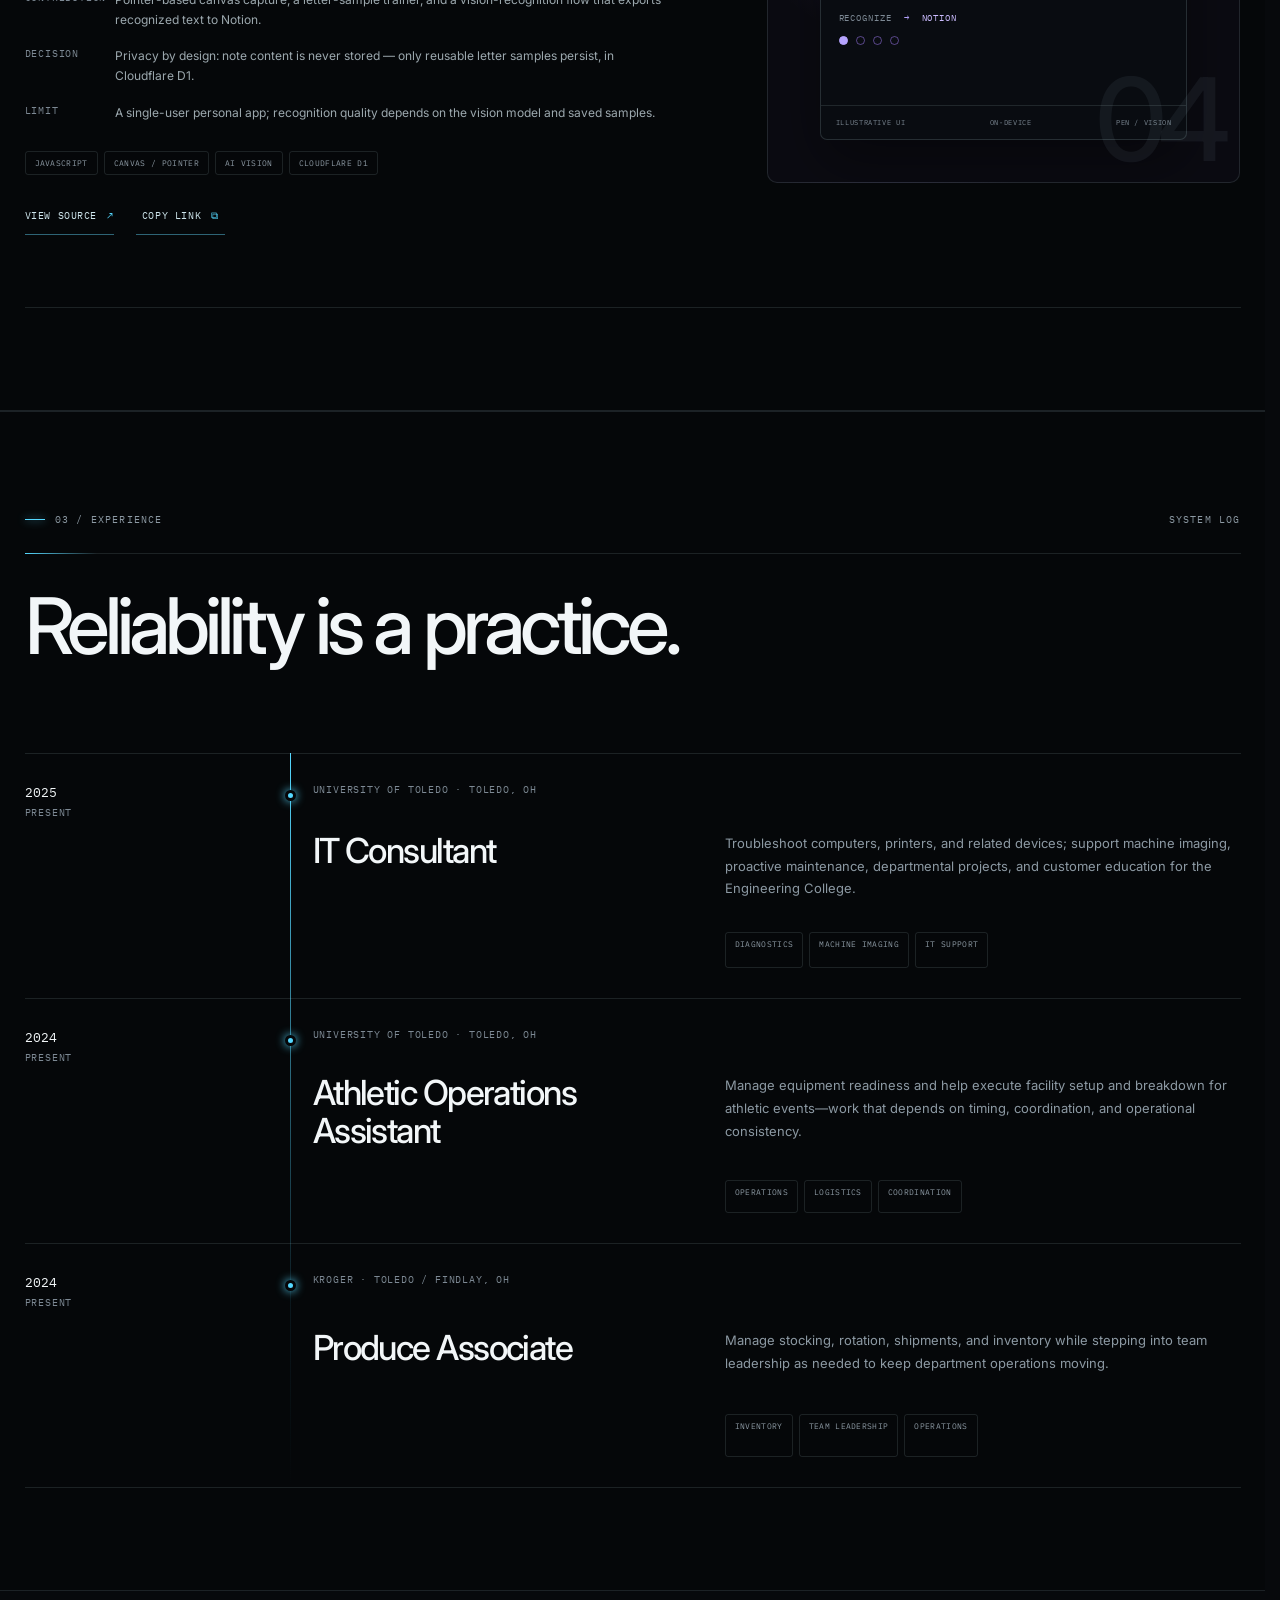
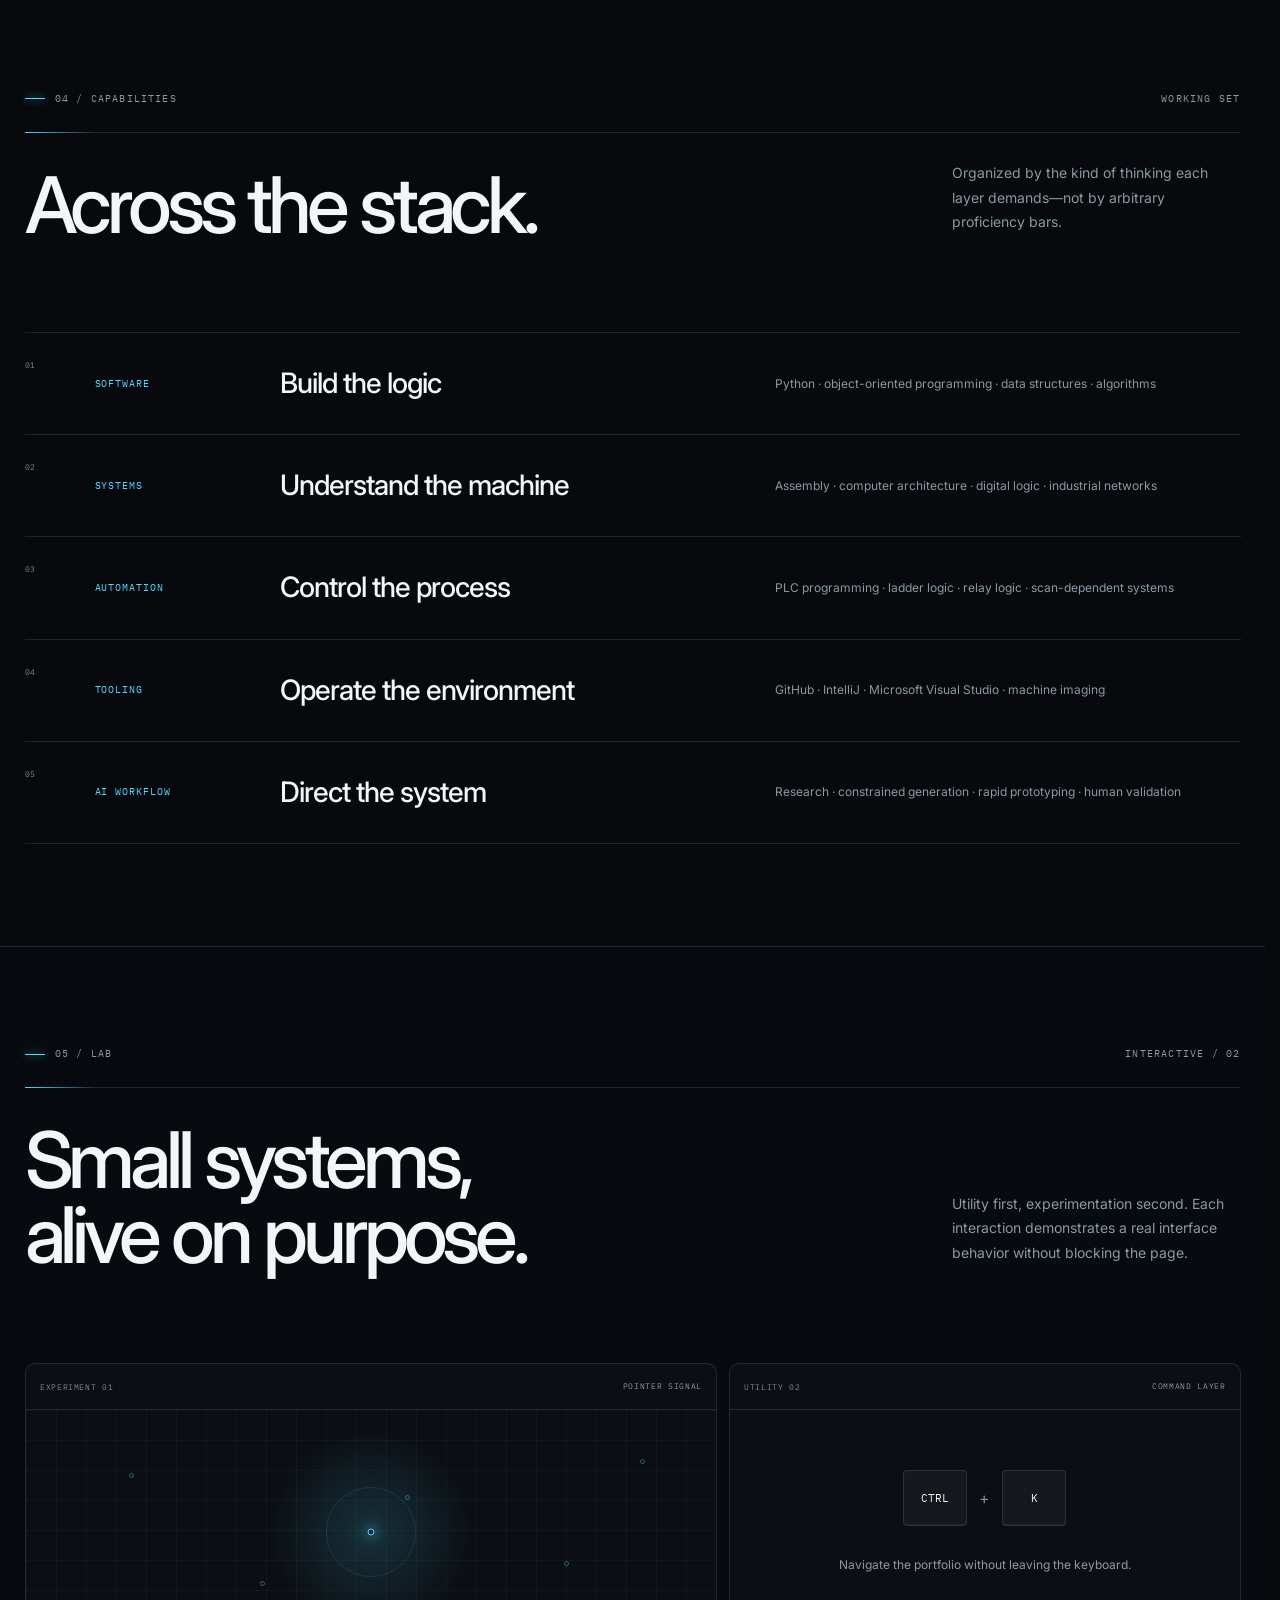
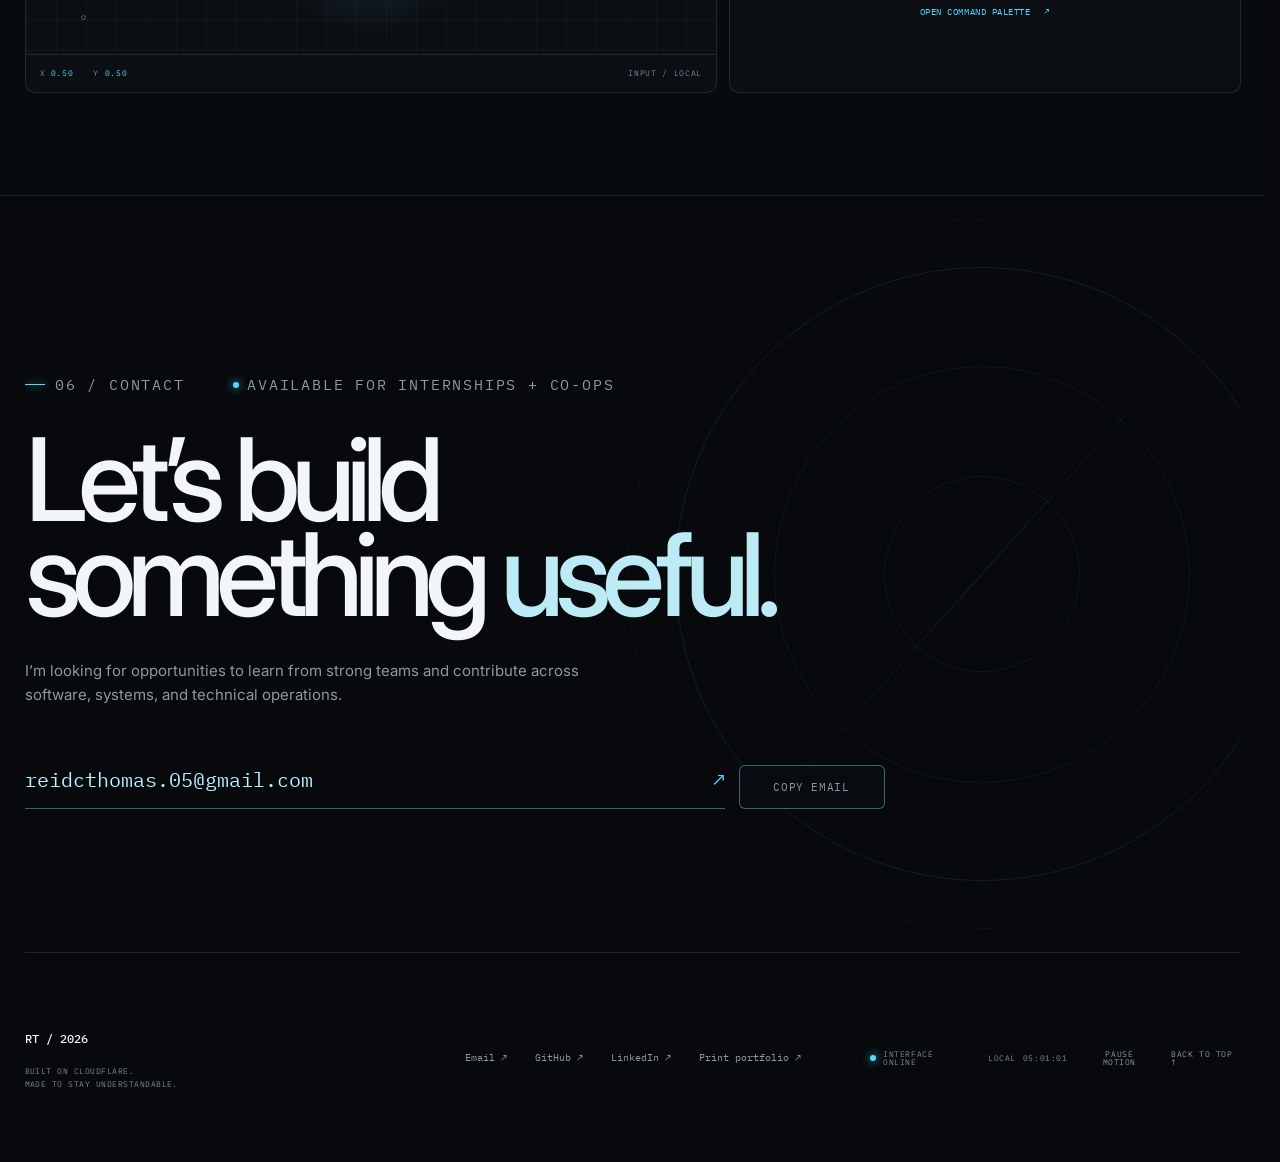
==== commit c5979b9d: "Add print and offline portfolio utilities" ====
--- a/index.html
+++ b/index.html
@@ -1098,7 +1098,7 @@
         <a class="footer__brand" href="#home">RT / <span data-year></span></a>
         <p>Built on Cloudflare.<br />Made to stay understandable.</p>
       </div>
-      <nav aria-label="Social links">
+      <nav aria-label="Contact and portfolio links">
         <a href="mailto:reidcthomas.05@gmail.com">Email ↗</a
         ><a
           href="https://github.com/ReidThomas1827"
@@ -1110,10 +1110,12 @@
           target="_blank"
           rel="noopener noreferrer"
           >LinkedIn ↗</a
-        >
+        ><button class="footer__print" type="button" data-print>
+          Print portfolio ↗
+        </button>
       </nav>
       <div class="footer__system">
-        <span><i></i>Interface online</span
+        <span><i></i><span data-connection-label>Interface online</span></span
         ><span>LOCAL <time data-local-time>--:--:--</time></span
         ><button
           class="footer__motion"
@@ -1203,7 +1205,9 @@
             ↑
           </button>
         </form>
-        <p class="chat-status">Answers use information from this portfolio.</p>
+        <p class="chat-status" role="status" aria-live="polite">
+          Answers use information from this portfolio.
+        </p>
       </section>
       <button
         class="chat-launcher"
@@ -1365,6 +1369,14 @@
           >
             <span><i>15</i>Copy current page link</span><kbd>↵</kbd>
           </button>
+          <button
+            type="button"
+            id="command-option-16"
+            role="option"
+            data-command="print"
+          >
+            <span><i>16</i>Print portfolio</span><kbd>↵</kbd>
+          </button>
         </div>
         <p class="command-empty" data-command-empty hidden>
           No matching commands. Try “projects”, “email”, or “motion”.
--- a/styles.css
+++ b/styles.css
@@ -419,6 +419,10 @@
   background: var(--accent);
   box-shadow: 0 0 10px var(--accent);
 }
+.is-offline .footer__system i {
+  background: var(--danger);
+  box-shadow: 0 0 10px rgba(255, 118, 108, 0.75);
+}
 .nav__command {
   display: flex;
   align-items: center;
@@ -2582,14 +2586,26 @@
   display: flex;
   gap: 28px;
 }
-.site-footer nav a {
+.site-footer nav a,
+.footer__print {
   min-height: 32px;
   display: inline-flex;
   align-items: center;
+  padding: 0;
+  background: transparent;
+  color: inherit;
   font: 400 10px/1 var(--font-mono);
+  cursor: pointer;
   transition: color var(--duration-micro);
 }
-.site-footer nav a:hover {
+.footer__print {
+  display: none;
+}
+.js-ready .footer__print {
+  display: inline-flex;
+}
+.site-footer nav a:hover,
+.footer__print:hover {
   color: var(--accent);
 }
 .footer__system {
@@ -3754,38 +3770,90 @@
   }
 }
 @media print {
+  @page {
+    margin: 14mm;
+  }
+  :root {
+    --background: #fff;
+    --background-deep: #fff;
+    --foreground: #111820;
+    --surface-1: #f5f7f8;
+    --surface-2: #edf1f3;
+    --surface-3: #e6ecef;
+    --border: rgba(17, 24, 32, 0.2);
+    --border-active: rgba(0, 95, 126, 0.55);
+    --muted: #3f4b54;
+    --muted-dim: #53616b;
+    --accent: #006b8d;
+    --accent-bright: #004f69;
+  }
   .ambient,
   .site-header,
   .scroll-progress,
   .chat-widget,
   .command-palette,
-  .cursor {
+  .cursor,
+  .site-toast,
+  .project-filters,
+  .text-link--button,
+  .footer__motion,
+  .footer__print,
+  .section--lab,
+  .hero__visual,
+  .project__visual,
+  .contact-orbit {
     display: none !important;
   }
   body {
     background: #fff;
     color: #111;
   }
+  body::after {
+    display: none;
+  }
+  .section,
+  .section--projects,
+  .section--experience,
+  .section--lab {
+    background: transparent;
+  }
   .section {
     padding-block: 40px;
   }
   .hero {
+    display: block;
     min-height: auto;
     padding-top: 20px;
+  }
+  .project,
+  .project--reverse {
+    display: block;
+    padding-block: 30px;
+    break-inside: avoid;
+  }
+  .project__body,
+  .project--reverse .project__body {
+    max-width: none;
+    order: initial;
+  }
+  .contact__content h2 {
+    font-size: 56px;
+    line-height: 0.94;
+  }
+  .site-footer {
+    border-color: var(--border);
   }
   .js-ready [data-reveal] {
     opacity: 1 !important;
     transform: none !important;
     transition: none !important;
   }
-  .project__visual,
   .lab-card {
     border-color: #b8c2c7;
     background: #f5f7f8;
     color: #111;
   }
   .system-window,
-  .project__visual,
   .lab-grid {
     break-inside: avoid;
   }
